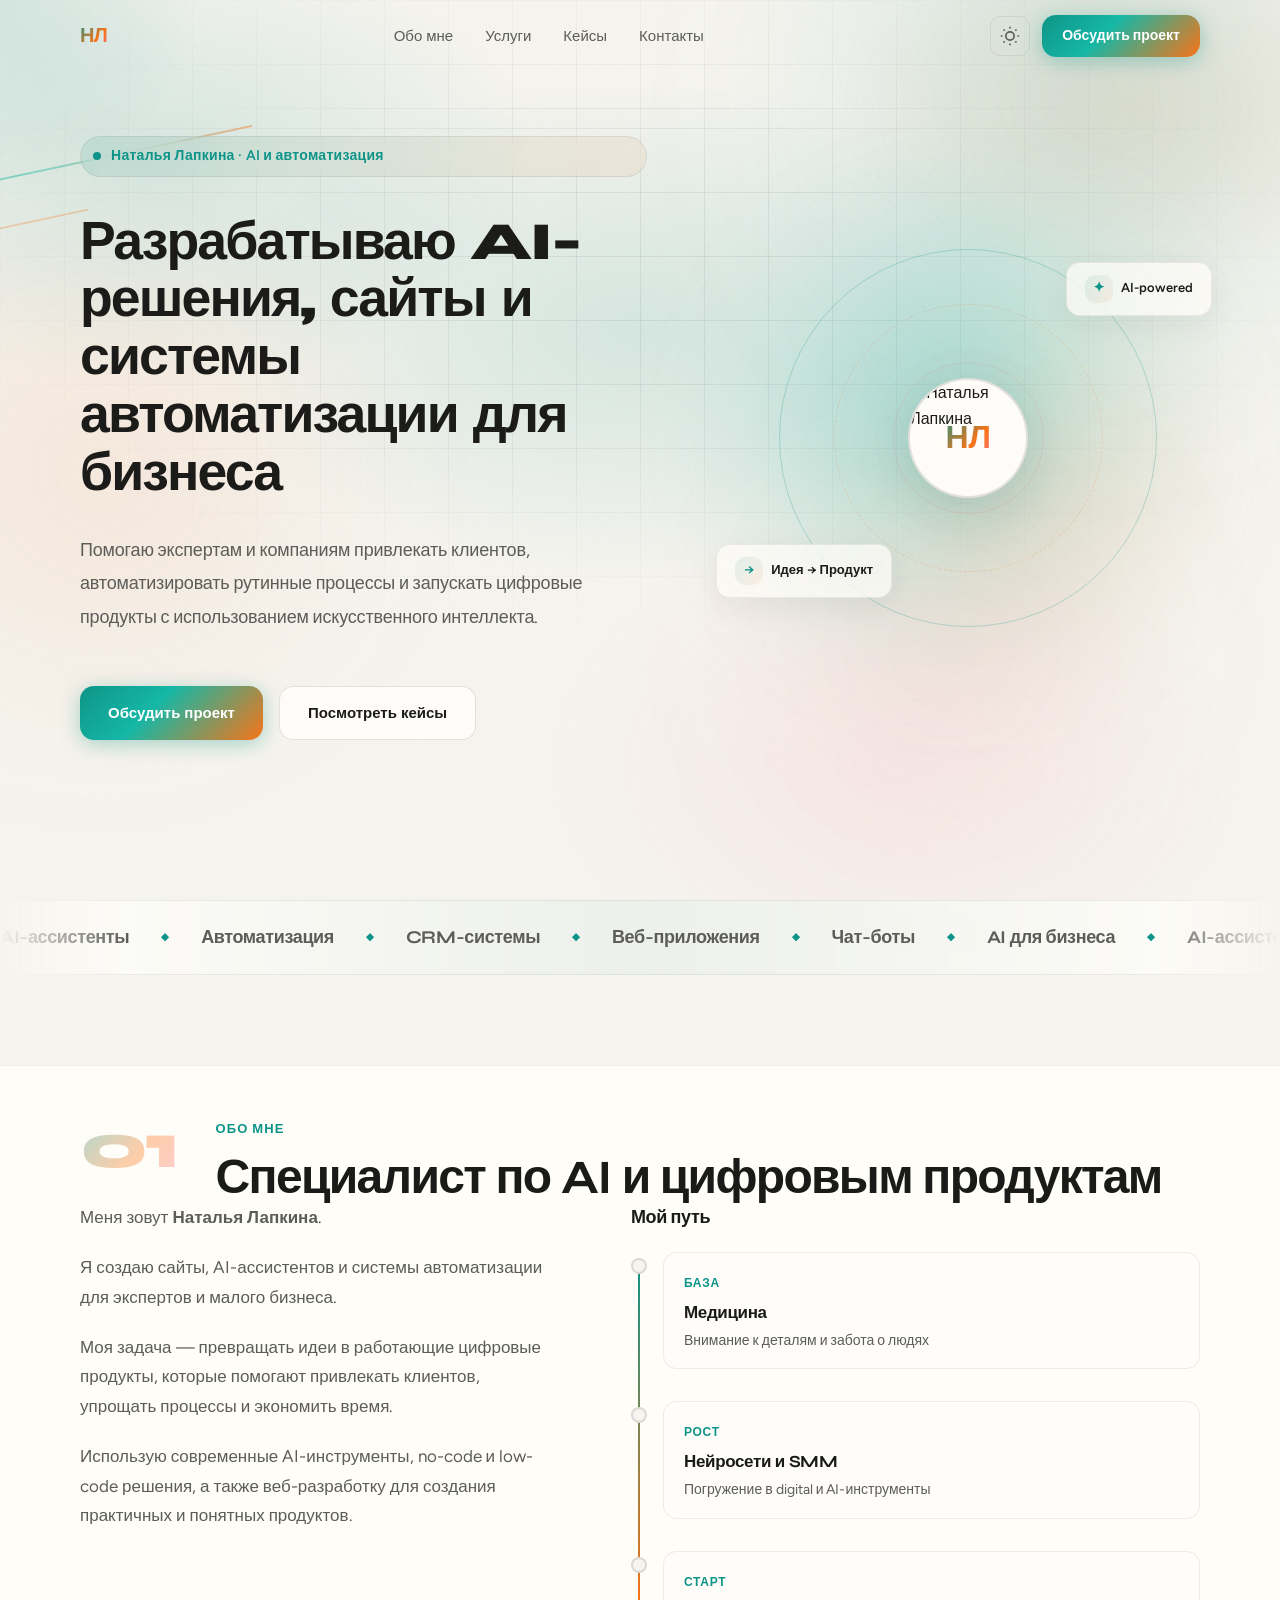
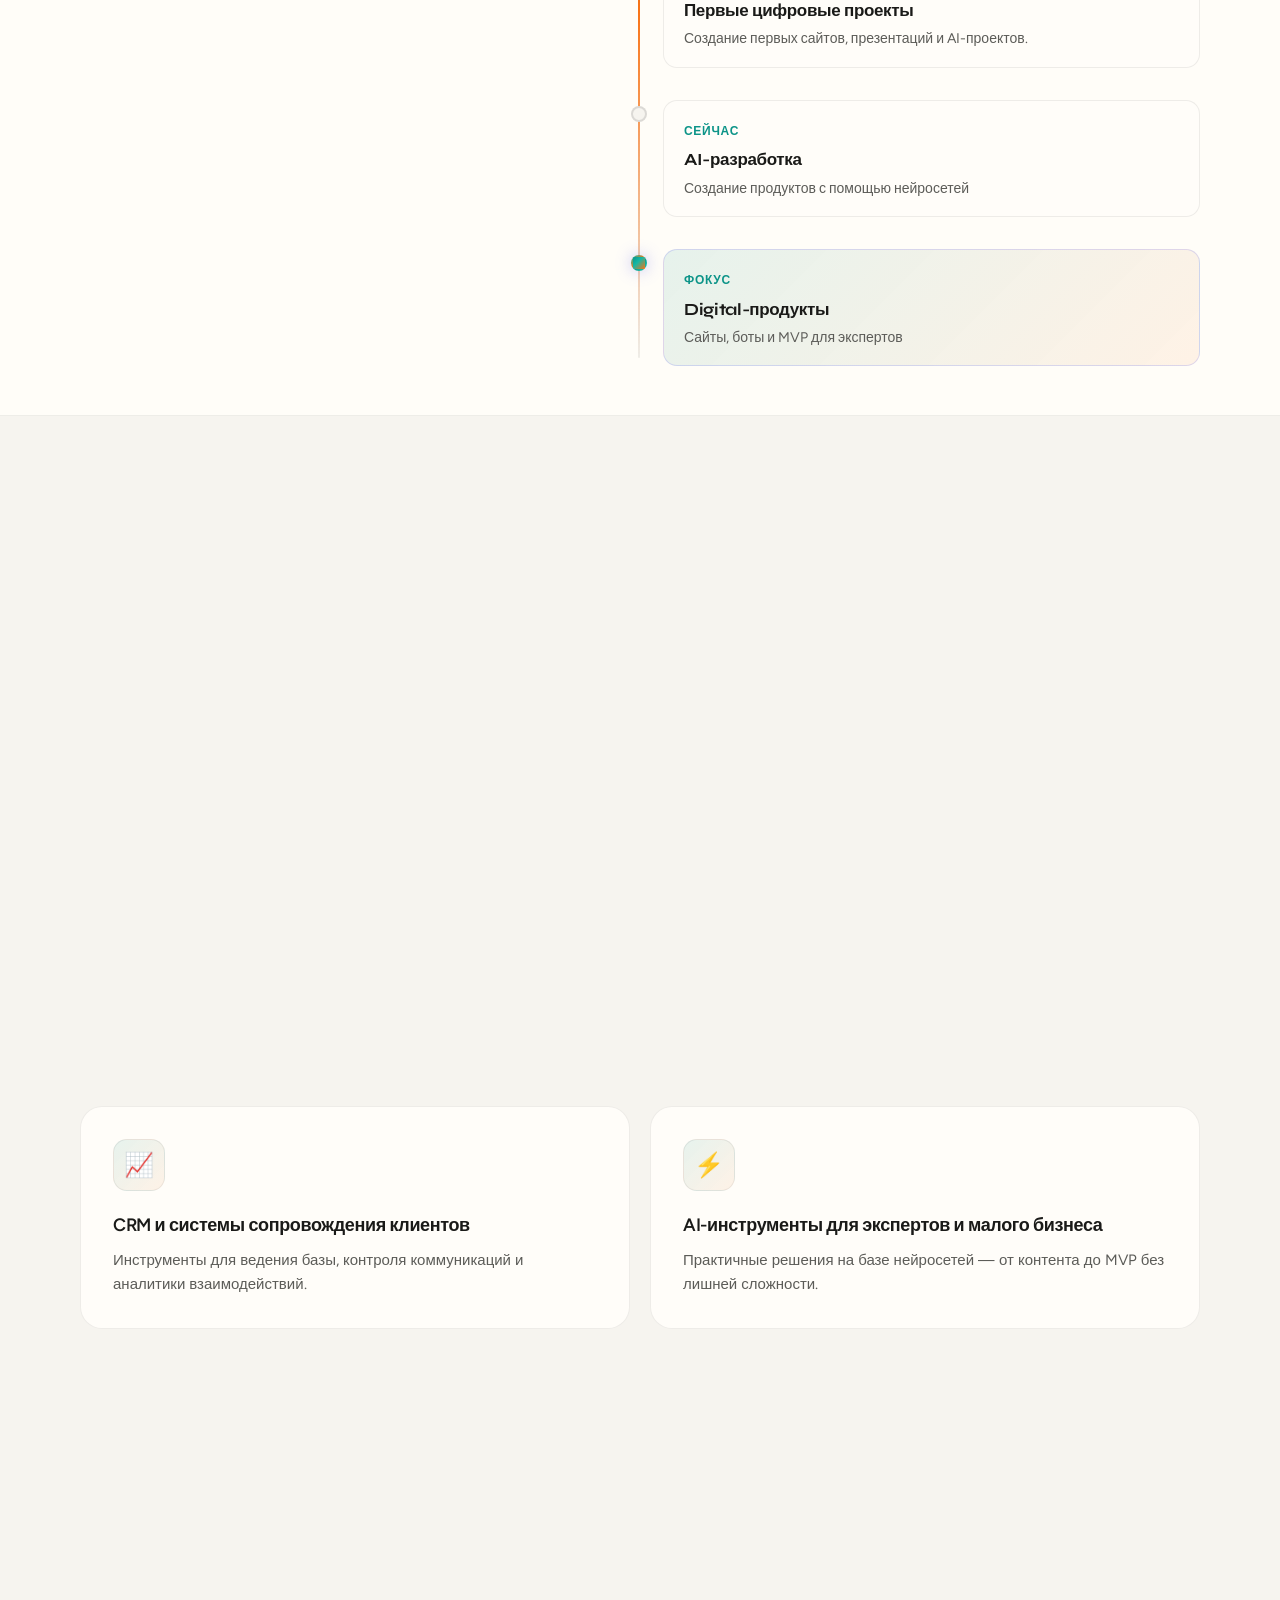
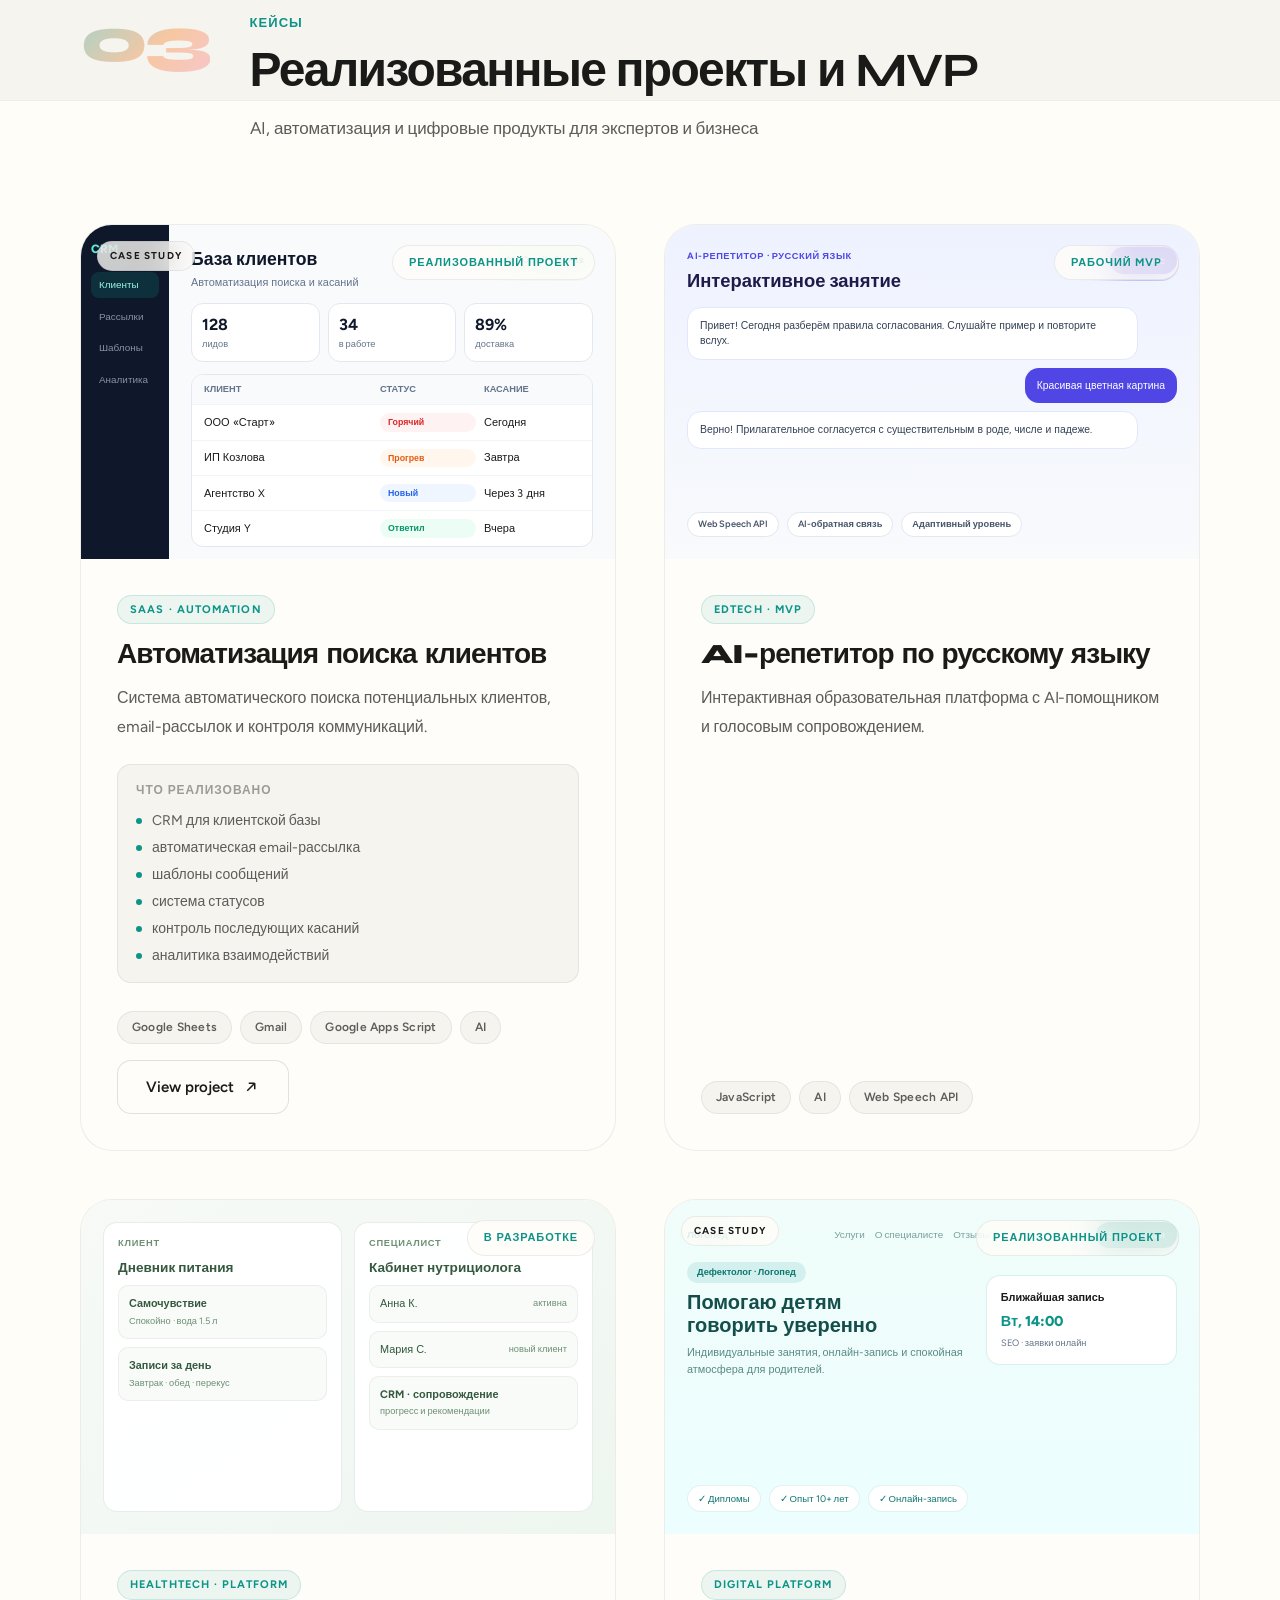
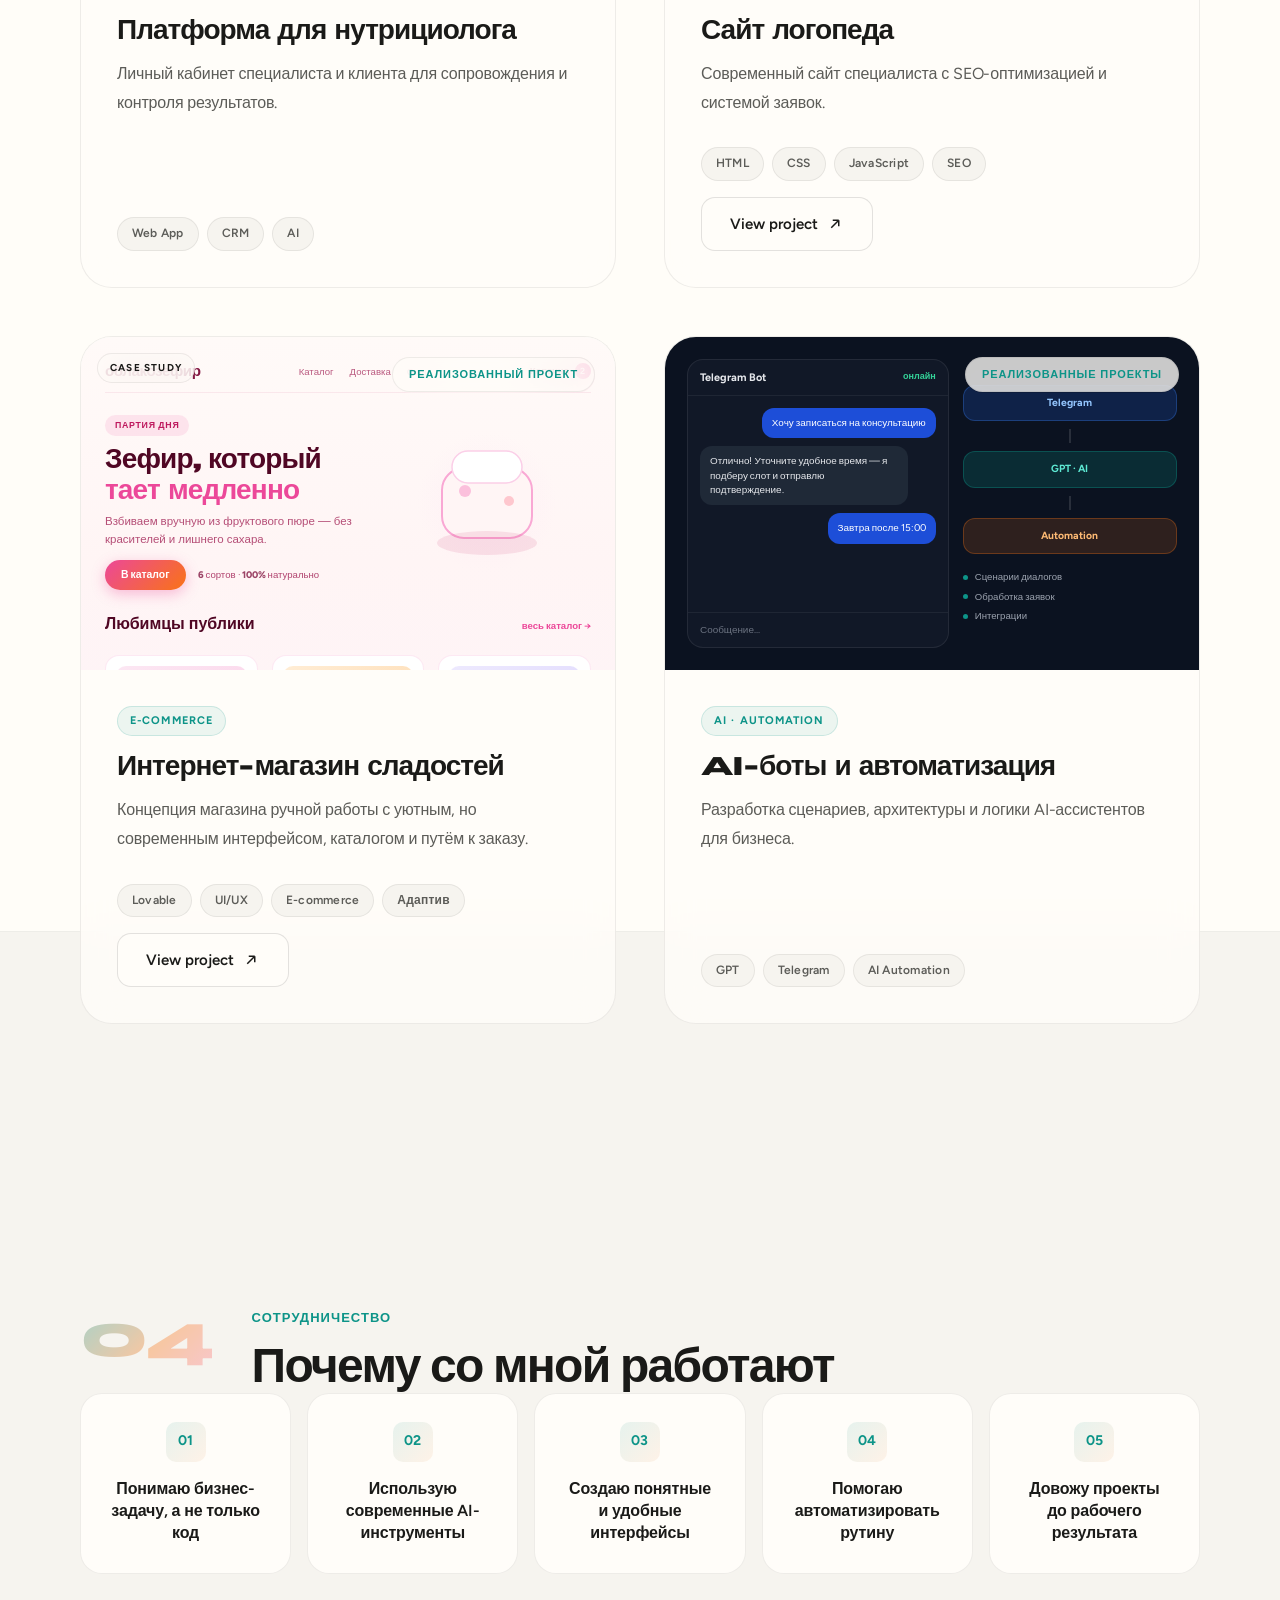
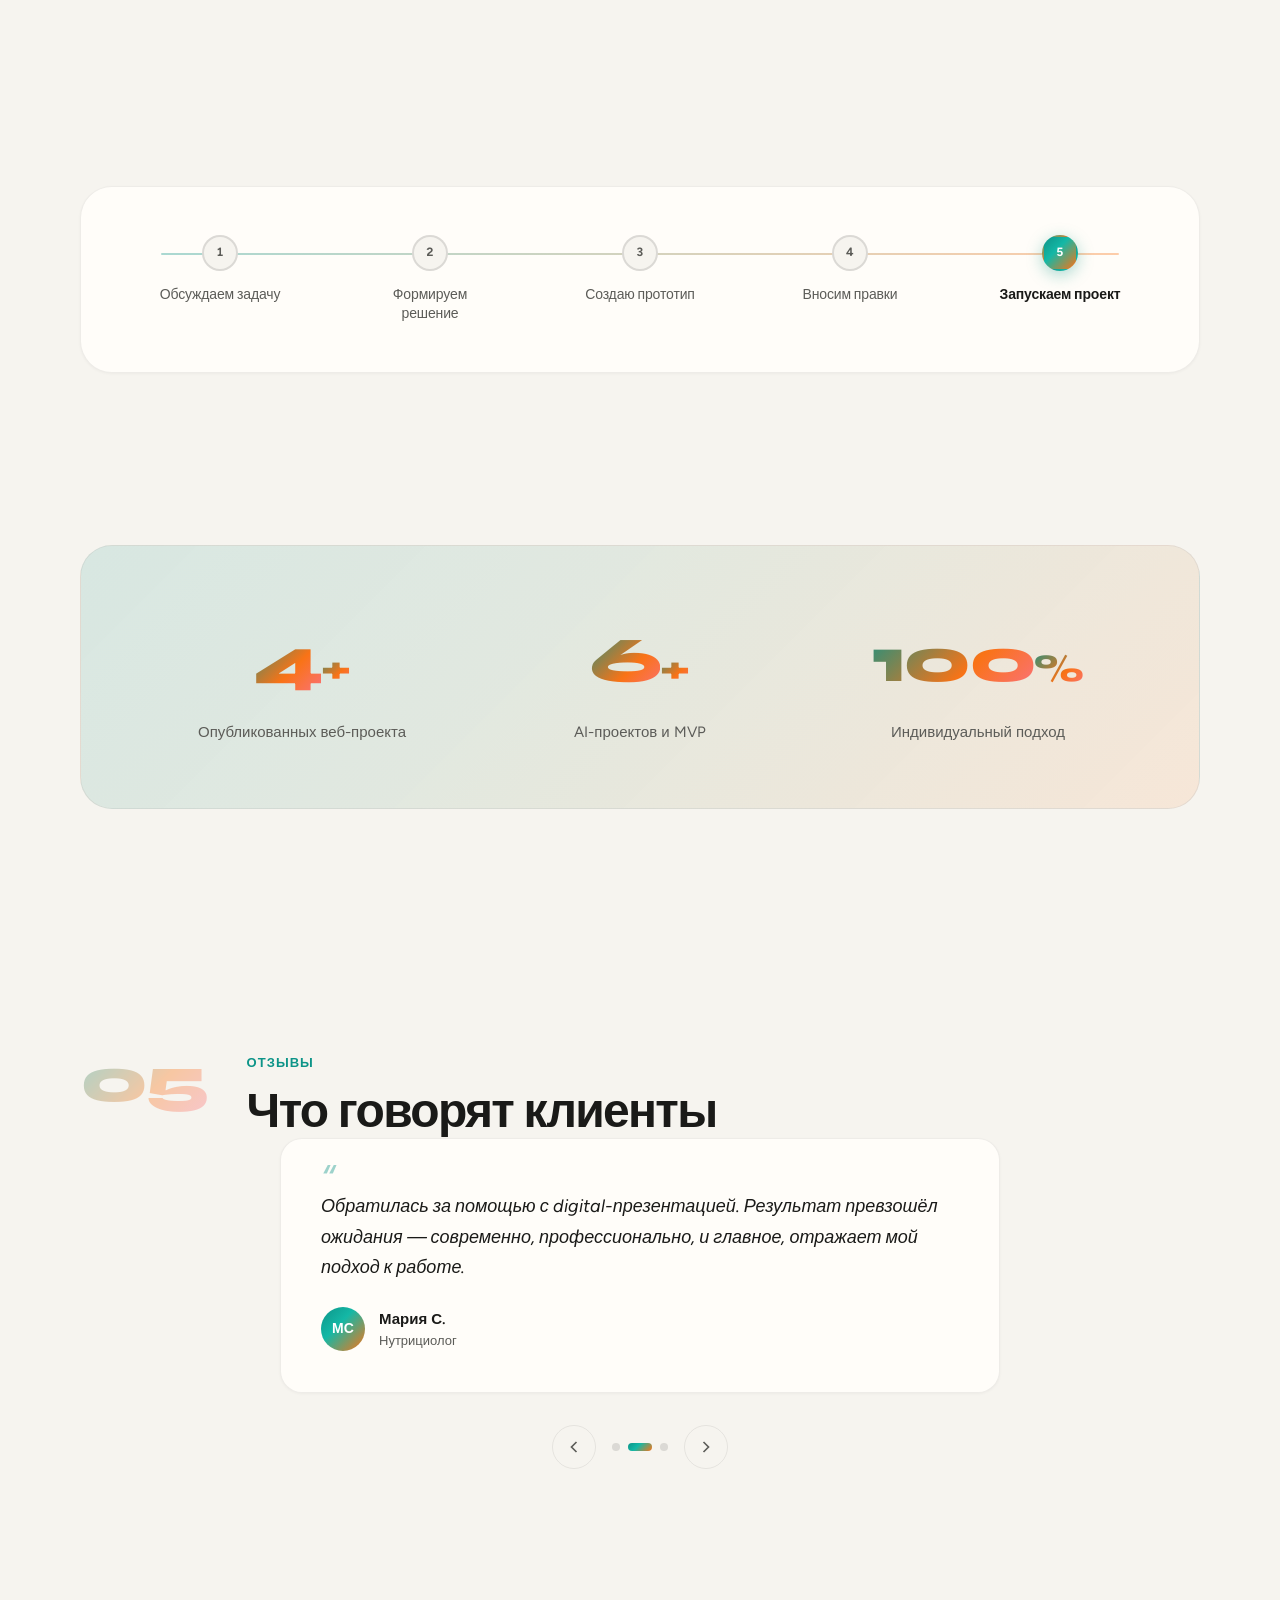
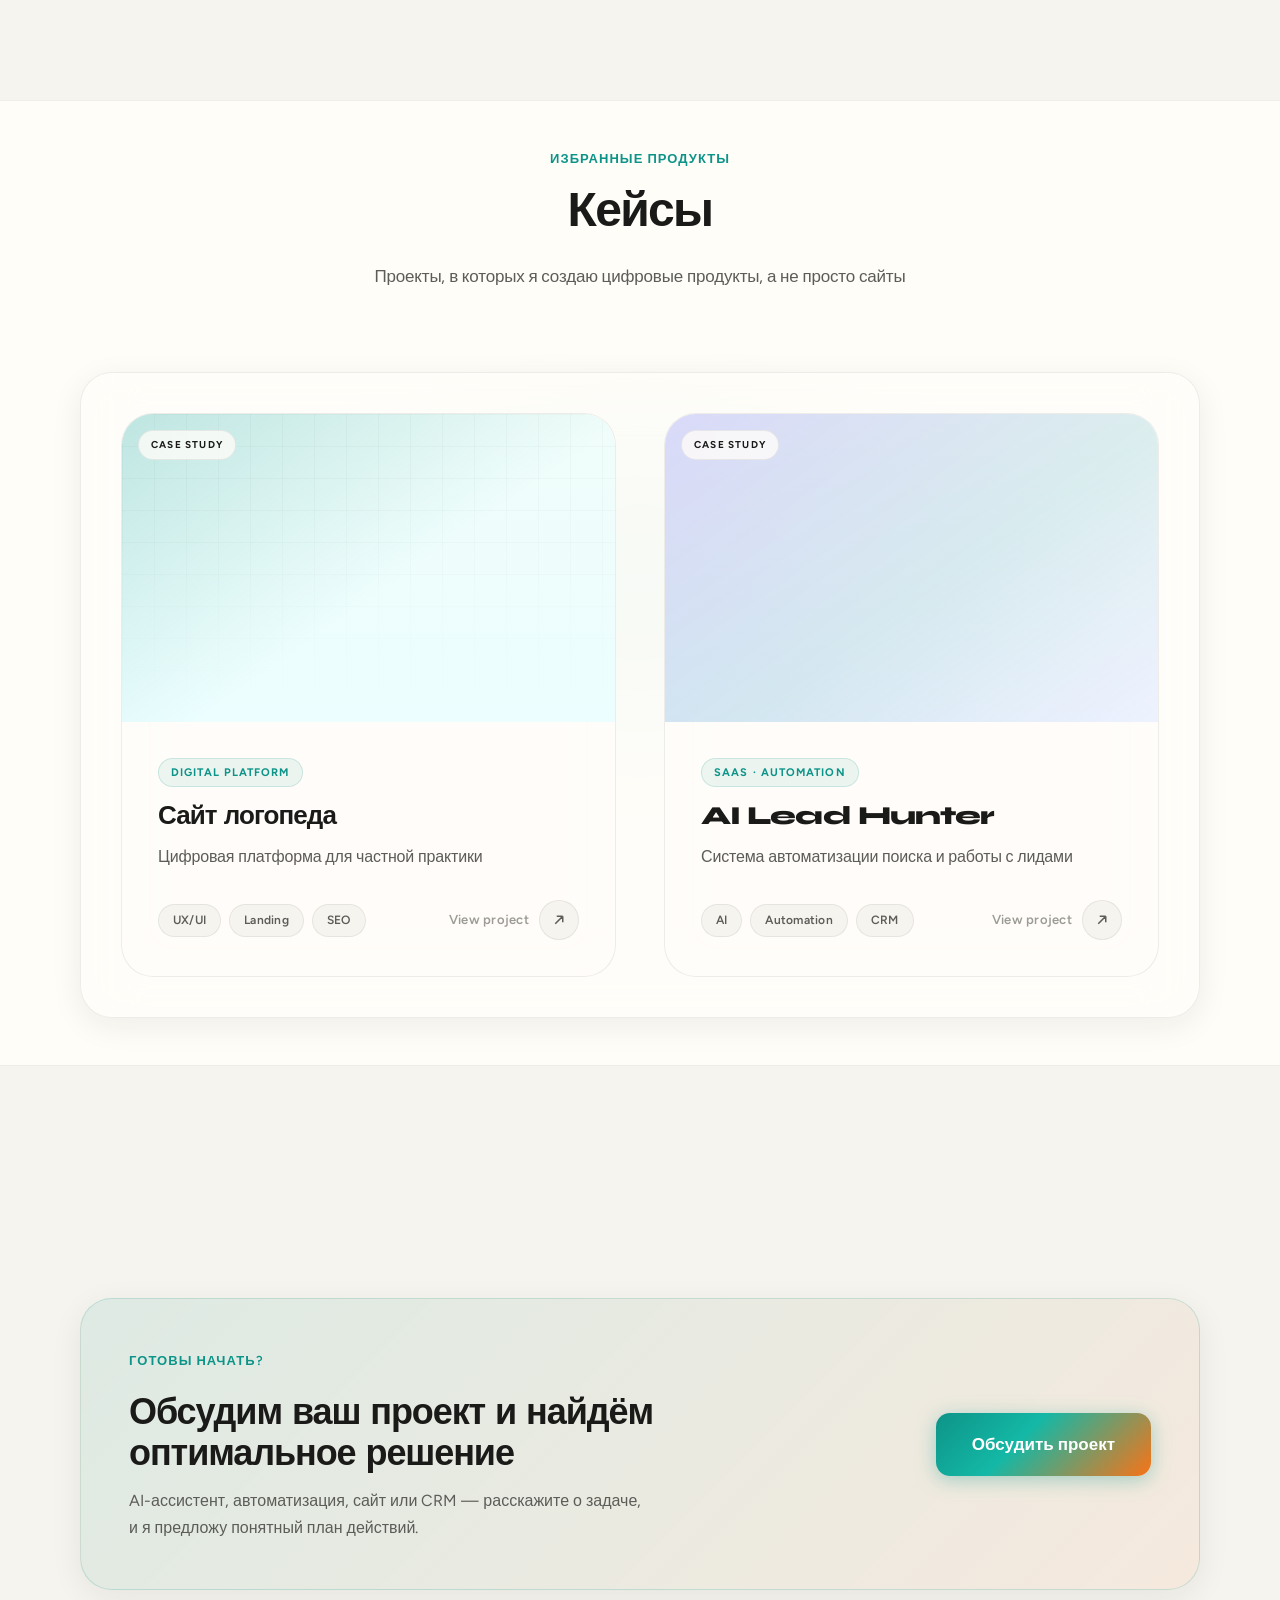
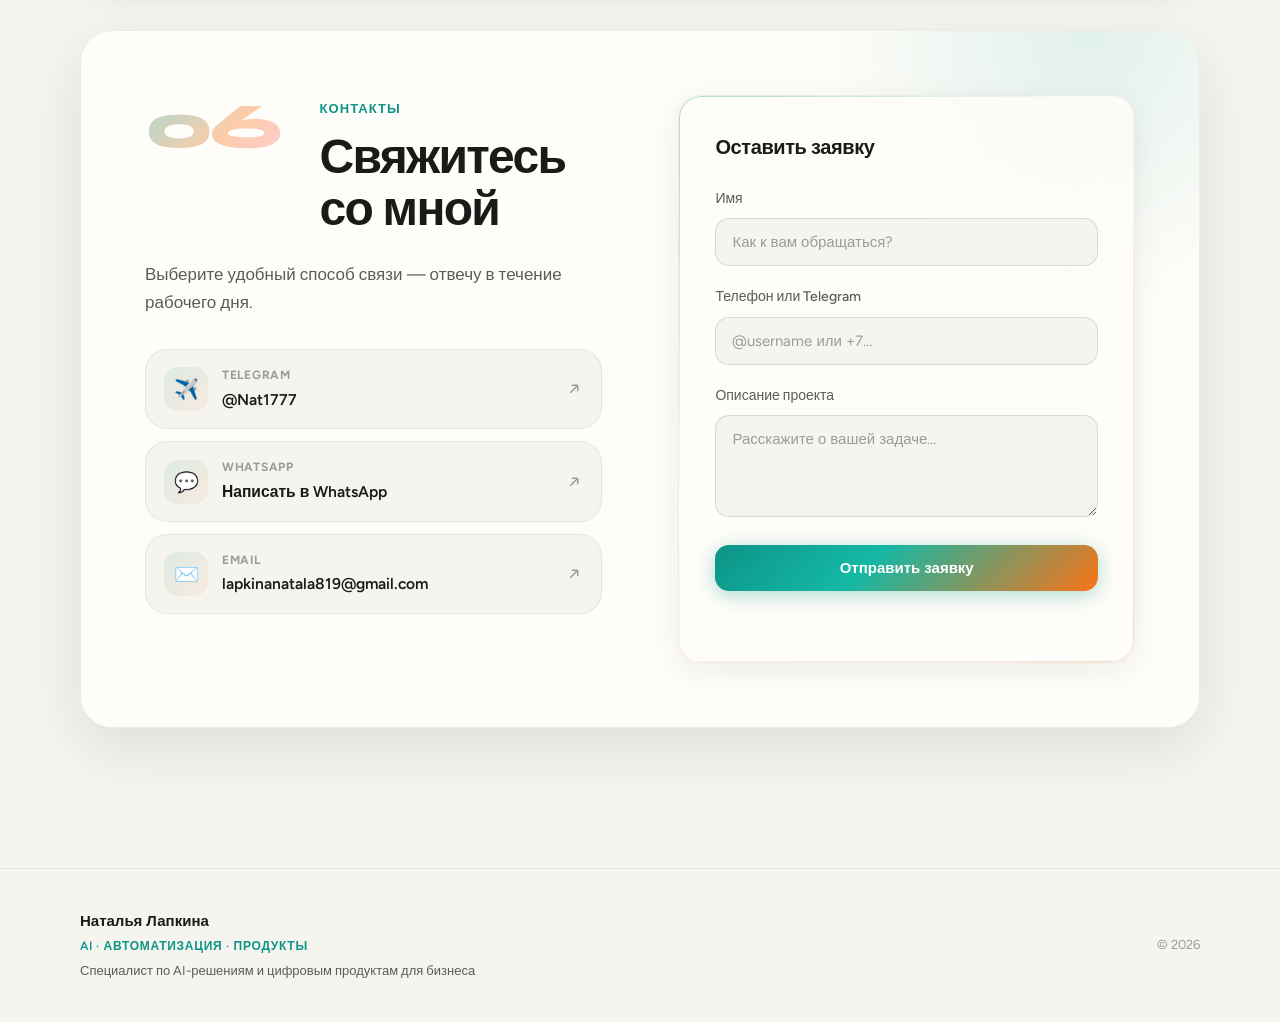
==== index.html @ c8d1c300 "refactor: upgrade portfolio to agency-level UI/UX" ====
<!DOCTYPE html>
<html lang="ru">
<head>
  <meta charset="UTF-8">
  <meta name="viewport" content="width=device-width, initial-scale=1.0">
  <title>Наталья Лапкина — AI-решения, автоматизация и цифровые продукты для бизнеса</title>
  <meta name="description" content="Разрабатываю AI-решения, сайты и системы автоматизации для экспертов и компаний. Чат-боты, CRM, веб-приложения и AI-инструменты под бизнес-задачи.">
  <meta name="author" content="Наталья Лапкина">
  <meta name="robots" content="index, follow">
  <link rel="canonical" href="https://natalialapkina.github.io/Portfolio/">

  <!-- Open Graph -->
  <meta property="og:type" content="website">
  <meta property="og:locale" content="ru_RU">
  <meta property="og:title" content="Наталья Лапкина — AI-решения и автоматизация для бизнеса">
  <meta property="og:description" content="AI-ассистенты, автоматизация процессов, сайты и CRM-системы для экспертов и малого бизнеса.">
  <meta property="og:url" content="https://natalialapkina.github.io/Portfolio/">
  <meta property="og:site_name" content="Наталья Лапкина">
  <meta property="og:image" content="https://natalialapkina.github.io/Portfolio/og-image.svg">

  <!-- Twitter Cards -->
  <meta name="twitter:card" content="summary_large_image">
  <meta name="twitter:title" content="Наталья Лапкина — AI и автоматизация для бизнеса">
  <meta name="twitter:description" content="AI-решения, автоматизация, сайты и цифровые продукты для коммерческих заказчиков.">
  <meta name="twitter:image" content="https://natalialapkina.github.io/Portfolio/og-image.svg">

  <link rel="icon" type="image/svg+xml" href="favicon.svg">
  <link rel="preconnect" href="https://fonts.googleapis.com">
  <link rel="preconnect" href="https://fonts.gstatic.com" crossorigin>
  <link href="https://fonts.googleapis.com/css2?family=Syne:wght@600;700;800&family=Figtree:wght@400;500;600;700&display=swap" rel="stylesheet">
  <link rel="stylesheet" href="style.css">

  <!-- schema.org Person -->
  <script type="application/ld+json">
  {
    "@context": "https://schema.org",
    "@type": "Person",
    "name": "Наталья Лапкина",
    "jobTitle": "Специалист по AI-решениям и автоматизации бизнеса",
    "description": "Разрабатываю AI-решения, сайты и системы автоматизации для экспертов и компаний.",
    "url": "https://natalialapkina.github.io/Portfolio/",
    "email": "lapkinanatala819@gmail.com",
    "sameAs": ["https://t.me/Nat1777"],
    "knowsAbout": ["AI-разработка", "Telegram-боты", "Веб-разработка", "MVP", "Автоматизация"]
  }
  </script>
</head>
<body>
  <div class="scroll-progress" id="scrollProgress" aria-hidden="true"></div>
  <div class="cursor-glow" id="cursorGlow" aria-hidden="true"></div>
  <div class="mesh-bg" aria-hidden="true"></div>
  <div class="grid-bg" aria-hidden="true"></div>
  <div class="noise" aria-hidden="true"></div>
  <div class="gradient-orb gradient-orb--1" aria-hidden="true"></div>
  <div class="gradient-orb gradient-orb--2" aria-hidden="true"></div>
  <div class="gradient-orb gradient-orb--3" aria-hidden="true"></div>

  <!-- Navigation -->
  <header class="header" id="header">
    <nav class="nav container" aria-label="Основная навигация">
      <a href="#" class="nav__logo">НЛ</a>
      <ul class="nav__links" id="navLinks">
        <li><a href="#about" data-nav>Обо мне</a></li>
        <li><a href="#services" data-nav>Услуги</a></li>
        <li><a href="#portfolio" data-nav>Кейсы</a></li>
        <li><a href="#contact" data-nav>Контакты</a></li>
      </ul>
      <div class="nav__actions">
        <button class="theme-toggle" id="themeToggle" aria-label="Переключить тему">
          <svg class="icon-sun" width="20" height="20" viewBox="0 0 24 24" fill="none" stroke="currentColor" stroke-width="2"><circle cx="12" cy="12" r="5"/><path d="M12 1v2M12 21v2M4.22 4.22l1.42 1.42M18.36 18.36l1.42 1.42M1 12h2M21 12h2M4.22 19.78l1.42-1.42M18.36 5.64l1.42-1.42"/></svg>
          <svg class="icon-moon" width="20" height="20" viewBox="0 0 24 24" fill="none" stroke="currentColor" stroke-width="2"><path d="M21 12.79A9 9 0 1 1 11.21 3 7 7 0 0 0 21 12.79z"/></svg>
        </button>
        <a href="#contact" class="btn btn--primary btn--sm nav__cta">Обсудить проект</a>
        <button class="nav__burger" id="navBurger" aria-label="Открыть меню" aria-expanded="false">
          <span></span><span></span>
        </button>
      </div>
    </nav>
  </header>

  <main>
    <!-- Hero -->
    <section class="hero section hero--agency" id="hero">
      <div class="hero__glow" aria-hidden="true"></div>
      <div class="hero__depth" aria-hidden="true"></div>
      <div class="hero__accent" aria-hidden="true"></div>
      <div class="container hero__grid">
        <div class="hero__content">
          <p class="hero__eyebrow hero-animate" style="--i:0">
            <span class="hero__eyebrow-dot"></span>
            Наталья Лапкина · AI и автоматизация
          </p>
          <h1 class="hero__title hero-animate" style="--i:1">
            <span class="hero__title-line hero__title-line--commercial">Разрабатываю AI-решения, сайты и системы автоматизации для бизнеса</span>
          </h1>
          <p class="hero__text hero-animate" style="--i:2">Помогаю экспертам и компаниям привлекать клиентов, автоматизировать рутинные процессы и запускать цифровые продукты с использованием искусственного интеллекта.</p>
          <div class="hero__actions hero-animate" style="--i:3">
            <a href="#contact" class="btn btn--primary magnetic">Обсудить проект</a>
            <a href="#portfolio" class="btn btn--ghost magnetic">Посмотреть кейсы</a>
          </div>
        </div>
        <div class="hero__visual hero-animate" style="--i:2">
          <div class="hero__orbit-wrap" id="heroOrbit">
            <div class="hero__orbit-glow"></div>
            <div class="hero__orbit-ring hero__orbit-ring--1"></div>
            <div class="hero__orbit-ring hero__orbit-ring--2"></div>
            <div class="hero__orbit-ring hero__orbit-ring--3"></div>
            <div class="hero__orbit-core" id="heroCore">
              <!-- Чтобы показать фото: укажите путь в HERO_CONFIG.portraitSrc в script.js -->
              <img class="hero__portrait" id="heroPortrait" src="" alt="Наталья Лапкина" width="120" height="120" hidden>
              <span class="hero__orbit-initials" id="heroInitials">НЛ</span>
            </div>
            <div class="hero__orbit-node hero__orbit-node--1"><span>AI</span></div>
            <div class="hero__orbit-node hero__orbit-node--2"><span>Web</span></div>
            <div class="hero__orbit-node hero__orbit-node--3"><span>Bot</span></div>
            <div class="hero__orbit-node hero__orbit-node--4"><span>MVP</span></div>
            <div class="hero__float-card hero__float-card--1">
              <span class="hero__float-icon">✦</span>
              <span>AI-powered</span>
            </div>
            <div class="hero__float-card hero__float-card--2">
              <span class="hero__float-icon">→</span>
              <span>Идея → Продукт</span>
            </div>
          </div>
        </div>
      </div>
    </section>

    <!-- Marquee -->
    <div class="marquee" aria-hidden="true">
      <div class="marquee__track">
        <span>AI-ассистенты</span><span class="marquee__dot">◆</span>
        <span>Автоматизация</span><span class="marquee__dot">◆</span>
        <span>CRM-системы</span><span class="marquee__dot">◆</span>
        <span>Веб-приложения</span><span class="marquee__dot">◆</span>
        <span>Чат-боты</span><span class="marquee__dot">◆</span>
        <span>AI для бизнеса</span><span class="marquee__dot">◆</span>
        <span>AI-ассистенты</span><span class="marquee__dot">◆</span>
        <span>Автоматизация</span><span class="marquee__dot">◆</span>
        <span>CRM-системы</span><span class="marquee__dot">◆</span>
        <span>Веб-приложения</span><span class="marquee__dot">◆</span>
        <span>Чат-боты</span><span class="marquee__dot">◆</span>
        <span>AI для бизнеса</span><span class="marquee__dot">◆</span>
      </div>
    </div>

    <!-- About -->
    <section class="about section section--band" id="about">
      <div class="container">
        <div class="section-header section-header--editorial reveal">
          <span class="section-num" aria-hidden="true">01</span>
          <div class="section-header__body">
            <span class="section-label">Обо мне</span>
            <h2 class="section-title">Специалист по AI и цифровым продуктам</h2>
          </div>
        </div>
        <div class="about__grid">
          <div class="about__text reveal">
            <p>Меня зовут <strong>Наталья Лапкина</strong>.</p>
            <p>Я создаю сайты, AI-ассистентов и системы автоматизации для экспертов и малого бизнеса.</p>
            <p>Моя задача — превращать идеи в работающие цифровые продукты, которые помогают привлекать клиентов, упрощать процессы и экономить время.</p>
            <p>Использую современные AI-инструменты, no-code и low-code решения, а также веб-разработку для создания практичных и понятных продуктов.</p>
          </div>
          <div class="timeline-wrap reveal reveal--delay">
            <h3 class="timeline__heading">Мой путь</h3>
            <div class="timeline" id="timeline">
              <!-- Populated by JS -->
            </div>
          </div>
        </div>
      </div>
    </section>

    <!-- Services -->
    <section class="services section" id="services">
      <div class="container">
        <div class="section-header section-header--editorial reveal">
          <span class="section-num" aria-hidden="true">02</span>
          <div class="section-header__body">
            <span class="section-label">Что я создаю</span>
            <h2 class="section-title">Цифровые решения под задачи бизнеса</h2>
            <p class="section-desc">От AI-ассистентов до CRM — инструменты, которые работают на результат</p>
          </div>
        </div>
        <div class="services__grid" id="servicesGrid">
          <!-- Populated by JS -->
        </div>
      </div>
    </section>

    <!-- Portfolio -->
    <section class="portfolio section section--band portfolio--agency" id="portfolio">
      <div class="container">
        <div class="section-header section-header--editorial reveal">
          <span class="section-num" aria-hidden="true">03</span>
          <div class="section-header__body">
            <span class="section-label">Кейсы</span>
            <h2 class="section-title">Реализованные проекты и MVP</h2>
            <p class="section-desc">AI, автоматизация и цифровые продукты для экспертов и бизнеса</p>
          </div>
        </div>
        <div class="portfolio__grid" id="portfolioGrid">
          <!-- Populated by JS -->
        </div>
      </div>
    </section>

    <!-- Why Me -->
    <section class="why section" id="why">
      <div class="container">
        <div class="section-header section-header--editorial reveal">
          <span class="section-num" aria-hidden="true">04</span>
          <div class="section-header__body">
            <span class="section-label">Сотрудничество</span>
            <h2 class="section-title">Почему со мной работают</h2>
          </div>
        </div>
        <div class="why__grid" id="whyGrid">
          <!-- Populated by JS -->
        </div>
      </div>
    </section>

    <!-- Process -->
    <section class="process section" id="process">
      <div class="container">
        <div class="process-linear reveal" id="processLinear">
          <!-- Populated by JS -->
        </div>
      </div>
    </section>

    <!-- Stats -->
    <section class="stats section" id="stats">
      <div class="container">
        <div class="stats__grid reveal">
          <div class="stats__item">
            <span class="stats__number" data-target="4">0</span><span class="stats__suffix">+</span>
            <p class="stats__label">Опубликованных веб-проекта</p>
          </div>
          <div class="stats__item">
            <span class="stats__number" data-target="6">0</span><span class="stats__suffix">+</span>
            <p class="stats__label">AI-проектов и MVP</p>
          </div>
          <div class="stats__item">
            <span class="stats__number" data-target="100">0</span><span class="stats__suffix">%</span>
            <p class="stats__label">Индивидуальный подход</p>
          </div>
        </div>
      </div>
    </section>

    <!-- Testimonials -->
    <section class="testimonials section" id="testimonials">
      <div class="container">
        <div class="section-header section-header--editorial reveal">
          <span class="section-num" aria-hidden="true">05</span>
          <div class="section-header__body">
            <span class="section-label">Отзывы</span>
            <h2 class="section-title">Что говорят клиенты</h2>
          </div>
        </div>
        <div class="testimonials__slider reveal">
          <div class="testimonials__track" id="testimonialsTrack">
            <!-- Populated by JS -->
          </div>
          <div class="testimonials__nav">
            <button class="testimonials__btn" id="testimonialPrev" aria-label="Предыдущий отзыв">
              <svg width="20" height="20" viewBox="0 0 24 24" fill="none" stroke="currentColor" stroke-width="2"><path d="M15 18l-6-6 6-6"/></svg>
            </button>
            <div class="testimonials__dots" id="testimonialsDots"></div>
            <button class="testimonials__btn" id="testimonialNext" aria-label="Следующий отзыв">
              <svg width="20" height="20" viewBox="0 0 24 24" fill="none" stroke="currentColor" stroke-width="2"><path d="M9 18l6-6-6-6"/></svg>
            </button>
          </div>
        </div>
      </div>
    </section>
    <!-- Featured cases -->
    <section class="case-section section section--band case-section--agency" id="featured-cases" aria-labelledby="featured-cases-title">
      <div class="case-section__ambient" aria-hidden="true"></div>
      <div class="cases-container">
        <div class="case-header case-header--editorial reveal">
          <span class="section-label">Избранные продукты</span>
          <h2 class="section-title" id="featured-cases-title">Кейсы</h2>
          <p class="section-desc">Проекты, в которых я создаю цифровые продукты, а не просто сайты</p>
        </div>
        <div class="case-section__panel reveal">
        <div class="case-grid case-grid--stagger">
          <a href="https://natalialapkina.github.io/site-logoped-final/" class="case-card case-card--premium case-card--product reveal" style="--stagger: 0" target="_blank" rel="noopener noreferrer">
            <div class="case-card__visual">
              <span class="case-card__badge">Case Study</span>
              <div class="case-image case-image--logoped" aria-hidden="true"></div>
              <div class="case-card__shine" aria-hidden="true"></div>
            </div>
            <div class="case-content">
              <span class="case-card__type">Digital Platform</span>
              <h3 class="case-card__title">Сайт логопеда</h3>
              <p class="case-card__desc">Цифровая платформа для частной практики</p>
              <div class="case-card__footer">
                <div class="case-card__tags">
                  <span>UX/UI</span>
                  <span>Landing</span>
                  <span>SEO</span>
                </div>
                <span class="case-card__cta">
                  <span class="case-card__cta-text">View project</span>
                  <span class="case-card__arrow" aria-hidden="true">
                    <svg width="18" height="18" viewBox="0 0 24 24" fill="none" stroke="currentColor" stroke-width="2"><path d="M7 17L17 7M17 7H9M17 7v8"/></svg>
                  </span>
                </span>
              </div>
            </div>
          </a>
          <a href="https://natalialapkina.github.io/AI-Lead-Hunter/" class="case-card case-card--premium case-card--product reveal" style="--stagger: 1" target="_blank" rel="noopener noreferrer">
            <div class="case-card__visual">
              <span class="case-card__badge">Case Study</span>
              <div class="case-image case-image--ai" aria-hidden="true"></div>
              <div class="case-card__shine" aria-hidden="true"></div>
            </div>
            <div class="case-content">
              <span class="case-card__type">SaaS · Automation</span>
              <h3 class="case-card__title">AI Lead Hunter</h3>
              <p class="case-card__desc">Система автоматизации поиска и работы с лидами</p>
              <div class="case-card__footer">
                <div class="case-card__tags">
                  <span>AI</span>
                  <span>Automation</span>
                  <span>CRM</span>
                </div>
                <span class="case-card__cta">
                  <span class="case-card__cta-text">View project</span>
                  <span class="case-card__arrow" aria-hidden="true">
                    <svg width="18" height="18" viewBox="0 0 24 24" fill="none" stroke="currentColor" stroke-width="2"><path d="M7 17L17 7M17 7H9M17 7v8"/></svg>
                  </span>
                </span>
              </div>
            </div>
          </a>
        </div>
        </div>
      </div>
    </section>
    <!-- Contact -->
    <section class="contact section" id="contact">
      <div class="container">
        <div class="contact__banner reveal">
          <div class="contact__banner-copy">
            <span class="section-label">Готовы начать?</span>
            <h2 class="contact__banner-title">Обсудим ваш проект и найдём оптимальное решение</h2>
            <p class="contact__banner-text">AI-ассистент, автоматизация, сайт или CRM — расскажите о задаче, и я предложу понятный план действий.</p>
          </div>
          <a href="#contactForm" class="btn btn--primary btn--xl contact__banner-cta magnetic">Обсудить проект</a>
        </div>
        <div class="contact__stage">
          <div class="contact__grid">
            <div class="contact__info reveal">
              <div class="section-header section-header--editorial section-header--compact">
                <span class="section-num" aria-hidden="true">06</span>
                <div class="section-header__body">
                  <span class="section-label">Контакты</span>
                  <h2 class="section-title">Свяжитесь со мной</h2>
                </div>
              </div>
              <p class="contact__text">Выберите удобный способ связи — отвечу в течение рабочего дня.</p>
              <div class="contact__channels" id="contactChannels">
                <!-- Populated by JS -->
              </div>
            </div>
            <div class="contact__form-wrap reveal reveal--delay">
              <form class="contact__form glass-card" id="contactForm" novalidate>
              <h3 class="contact__form-title">Оставить заявку</h3>
              <div class="form-group">
                <label for="name">Имя</label>
                <input type="text" id="name" name="name" required placeholder="Как к вам обращаться?" autocomplete="name">
              </div>
              <div class="form-group">
                <label for="contactField">Телефон или Telegram</label>
                <input type="text" id="contactField" name="contact" required placeholder="@username или +7..." autocomplete="tel">
              </div>
              <div class="form-group">
                <label for="message">Описание проекта</label>
                <textarea id="message" name="message" rows="4" required placeholder="Расскажите о вашей задаче..."></textarea>
              </div>
              <button type="submit" class="btn btn--primary btn--full" id="formSubmit">
                <span class="btn__text">Отправить заявку</span>
                <span class="btn__loader" aria-hidden="true"></span>
              </button>
              <p class="form-status" id="formStatus" role="status" aria-live="polite"></p>
            </form>
          </div>
        </div>
        </div>
      </div>
    </section>
  </main>

  <footer class="footer">
    <div class="container footer__inner">
      <div class="footer__brand">
        <span class="footer__name">Наталья Лапкина</span>
        <span class="footer__tagline">AI · Автоматизация · Продукты</span>
        <span class="footer__role">Специалист по AI-решениям и цифровым продуктам для бизнеса</span>
      </div>
      <p class="footer__copy">&copy; 2026</p>
    </div>
  </footer>

  <script src="script.js"></script>
</body>
</html>
---- style.css ----
/* ============================================
   Design System — Наталья Лапкина Portfolio 2026
   Inspired by Apple · Linear · Notion · Stripe
   ============================================ */

:root {
  --font-display: 'Syne', sans-serif;
  --font: 'Figtree', -apple-system, BlinkMacSystemFont, 'Segoe UI', sans-serif;

  /* Light theme — editorial warm studio */
  --bg: #f6f4ef;
  --bg-elevated: #fffdf9;
  --bg-band: rgba(255, 253, 249, 0.92);
  --bg-glass: rgba(255, 253, 249, 0.78);
  --text: #1a1a18;
  --text-secondary: #5c5c58;
  --text-muted: #9c9c96;
  --border: rgba(26, 26, 24, 0.07);
  --border-strong: rgba(26, 26, 24, 0.12);

  --accent-1: #0d9488;
  --accent-2: #f97316;
  --accent-3: #fb7185;
  --gradient: linear-gradient(135deg, #0d9488 0%, #14b8a6 40%, #f97316 100%);
  --gradient-text: linear-gradient(135deg, #0d9488 0%, #f97316 60%, #fb7185 100%);
  --gradient-soft: linear-gradient(135deg, rgba(13, 148, 136, 0.1) 0%, rgba(249, 115, 22, 0.08) 100%);

  --shadow-sm: 0 1px 3px rgba(26, 26, 24, 0.04);
  --shadow-md: 0 8px 32px rgba(26, 26, 24, 0.07);
  --shadow-lg: 0 20px 60px rgba(26, 26, 24, 0.1);
  --shadow-glow: 0 0 80px rgba(13, 148, 136, 0.18);

  --radius-sm: 10px;
  --radius-md: 14px;
  --radius-lg: 22px;
  --radius-xl: 32px;

  --header-height: 72px;
  --container: 1200px;
  --section-gap: clamp(80px, 12vw, 140px);

  --ease-out: cubic-bezier(0.16, 1, 0.3, 1);
  --ease-spring: cubic-bezier(0.34, 1.56, 0.64, 1);
  --ease-studio: cubic-bezier(0.4, 0, 0.2, 1);
  --motion-fast: 300ms;
  --motion-base: 450ms;
  --motion-slow: 600ms;
  --reveal-y: 20px;
  --space-card: clamp(28px, 3.5vw, 36px);
  --shadow-premium: 0 24px 64px rgba(13, 148, 136, 0.1), 0 8px 24px rgba(26, 26, 24, 0.05);
  --shadow-glow-case: 0 0 0 1px rgba(13, 148, 136, 0.12), 0 20px 56px rgba(13, 148, 136, 0.18);
  --shadow-agency-hover: 0 0 0 1px rgba(13, 148, 136, 0.2), 0 0 48px rgba(13, 148, 136, 0.14), 0 32px 72px rgba(26, 26, 24, 0.08);
  --agency-glass: rgba(255, 253, 249, 0.55);
}

[data-theme="dark"] {
  --bg: #0a0a09;
  --bg-elevated: #141412;
  --bg-band: rgba(20, 20, 18, 0.85);
  --bg-glass: rgba(20, 20, 18, 0.8);
  --text: #f5f5f0;
  --text-secondary: #a8a8a0;
  --text-muted: #6b6b65;
  --border: rgba(255, 255, 255, 0.07);
  --border-strong: rgba(255, 255, 255, 0.12);

  --shadow-sm: 0 1px 3px rgba(0, 0, 0, 0.3);
  --shadow-md: 0 8px 32px rgba(0, 0, 0, 0.35);
  --shadow-lg: 0 20px 60px rgba(0, 0, 0, 0.45);
  --shadow-glow: 0 0 100px rgba(13, 148, 136, 0.15);
  --agency-glass: rgba(20, 20, 18, 0.55);
  --shadow-agency-hover: 0 0 0 1px rgba(13, 148, 136, 0.28), 0 0 56px rgba(13, 148, 136, 0.18), 0 32px 72px rgba(0, 0, 0, 0.35);
}

/* Reset */
*, *::before, *::after { box-sizing: border-box; margin: 0; padding: 0; }

html {
  scroll-behavior: smooth;
  -webkit-font-smoothing: antialiased;
  -moz-osx-font-smoothing: grayscale;
}

body {
  font-family: var(--font);
  font-size: 16px;
  line-height: 1.6;
  color: var(--text);
  background: var(--bg);
  overflow-x: hidden;
  transition: background 0.4s var(--ease-out), color 0.4s var(--ease-out);
}

img, svg { display: block; max-width: 100%; }
a { color: inherit; text-decoration: none; }
button { font-family: inherit; cursor: pointer; border: none; background: none; }
ul { list-style: none; }

.container {
  width: 100%;
  max-width: var(--container);
  margin: 0 auto;
  padding: 0 clamp(20px, 5vw, 40px);
}

.section { padding: var(--section-gap) 0; }

/* Scroll progress */
.scroll-progress {
  position: fixed;
  top: 0;
  left: 0;
  height: 2px;
  width: 0;
  background: var(--gradient);
  z-index: 10001;
  transition: width 0.1s linear;
}

/* Cursor glow */
.cursor-glow {
  position: fixed;
  width: 400px;
  height: 400px;
  border-radius: 50%;
  background: radial-gradient(circle, rgba(13, 148, 136, 0.12) 0%, transparent 70%);
  pointer-events: none;
  z-index: -1;
  transform: translate(-50%, -50%);
  transition: opacity 0.3s;
  opacity: 0;
}

body.is-loaded .cursor-glow { opacity: 1; }

@media (hover: none) {
  .cursor-glow { display: none; }
}

/* Mesh gradient */
.mesh-bg {
  position: fixed;
  inset: 0;
  pointer-events: none;
  z-index: -3;
  background:
    radial-gradient(ellipse 55% 45% at 12% 18%, rgba(13, 148, 136, 0.14) 0%, transparent 55%),
    radial-gradient(ellipse 45% 40% at 88% 12%, rgba(249, 115, 22, 0.1) 0%, transparent 50%),
    radial-gradient(ellipse 50% 50% at 70% 85%, rgba(251, 113, 133, 0.08) 0%, transparent 55%);
}

[data-theme="dark"] .mesh-bg {
  background:
    radial-gradient(ellipse 55% 45% at 12% 18%, rgba(13, 148, 136, 0.08) 0%, transparent 55%),
    radial-gradient(ellipse 45% 40% at 88% 12%, rgba(249, 115, 22, 0.06) 0%, transparent 50%),
    radial-gradient(ellipse 50% 50% at 70% 85%, rgba(251, 113, 133, 0.05) 0%, transparent 55%);
}

/* Grid background */
.grid-bg {
  position: fixed;
  inset: 0;
  pointer-events: none;
  z-index: -2;
  background-image:
    linear-gradient(var(--border) 1px, transparent 1px),
    linear-gradient(90deg, var(--border) 1px, transparent 1px);
  background-size: 64px 64px;
  mask-image: radial-gradient(ellipse 80% 60% at 50% 30%, black 20%, transparent 70%);
  -webkit-mask-image: radial-gradient(ellipse 80% 60% at 50% 30%, black 20%, transparent 70%);
}

/* Background effects */
.noise {
  position: fixed;
  inset: 0;
  pointer-events: none;
  z-index: 9999;
  opacity: 0.025;
  background-image: url("data:image/svg+xml,%3Csvg viewBox='0 0 256 256' xmlns='http://www.w3.org/2000/svg'%3E%3Cfilter id='n'%3E%3CfeTurbulence type='fractalNoise' baseFrequency='0.9' numOctaves='4' stitchTiles='stitch'/%3E%3C/filter%3E%3Crect width='100%25' height='100%25' filter='url(%23n)'/%3E%3C/svg%3E");
}

.gradient-orb {
  position: fixed;
  border-radius: 50%;
  filter: blur(100px);
  pointer-events: none;
  z-index: -1;
  transition: opacity 0.6s var(--ease-out);
}

.gradient-orb--1 {
  width: 600px;
  height: 600px;
  top: -200px;
  right: -100px;
  background: radial-gradient(circle, rgba(13, 148, 136, 0.22) 0%, transparent 70%);
}

.gradient-orb--2 {
  width: 500px;
  height: 500px;
  bottom: 20%;
  left: -150px;
  background: radial-gradient(circle, rgba(249, 115, 22, 0.15) 0%, transparent 70%);
}

.gradient-orb--3 {
  width: 400px;
  height: 400px;
  top: 50%;
  right: 10%;
  background: radial-gradient(circle, rgba(251, 113, 133, 0.1) 0%, transparent 70%);
}

[data-theme="dark"] .gradient-orb--1 { background: radial-gradient(circle, rgba(13, 148, 136, 0.14) 0%, transparent 70%); }
[data-theme="dark"] .gradient-orb--2 { background: radial-gradient(circle, rgba(249, 115, 22, 0.1) 0%, transparent 70%); }
[data-theme="dark"] .gradient-orb--3 { background: radial-gradient(circle, rgba(251, 113, 133, 0.08) 0%, transparent 70%); }

/* Typography */
.section-label {
  display: inline-block;
  font-size: 0.8125rem;
  font-weight: 600;
  letter-spacing: 0.08em;
  text-transform: uppercase;
  color: var(--accent-1);
  margin-bottom: 12px;
}

.section-title {
  font-family: var(--font-display);
  font-size: clamp(1.875rem, 4vw, 3rem);
  font-weight: 700;
  letter-spacing: -0.035em;
  line-height: 1.08;
  color: var(--text);
}

.section-desc {
  margin-top: 16px;
  font-size: 1.0625rem;
  color: var(--text-secondary);
  max-width: 540px;
  line-height: 1.75;
  letter-spacing: -0.01em;
}

#portfolio .section-desc {
  line-height: 1.8;
  letter-spacing: -0.01em;
}

.section-header--editorial {
  display: grid;
  grid-template-columns: auto 1fr;
  gap: clamp(20px, 4vw, 40px);
  align-items: start;
}

.section-header--compact { margin-bottom: 24px; }

.section-num {
  font-family: var(--font-display);
  font-size: clamp(2.5rem, 5vw, 4rem);
  font-weight: 800;
  line-height: 1;
  letter-spacing: -0.05em;
  background: var(--gradient-text);
  -webkit-background-clip: text;
  -webkit-text-fill-color: transparent;
  background-clip: text;
  opacity: 0.35;
  user-select: none;
}

.section--band {
  position: relative;
}

.section--band::before {
  content: '';
  position: absolute;
  inset: 8% 0;
  background: var(--bg-band);
  border-block: 1px solid var(--border);
  z-index: -1;
}

.section--band > .container,
.section--band > .cases-container { position: relative; }

/* Buttons */
.btn {
  display: inline-flex;
  align-items: center;
  justify-content: center;
  gap: 8px;
  padding: 14px 28px;
  font-size: 0.9375rem;
  font-weight: 600;
  border-radius: var(--radius-md);
  transition:
    transform var(--motion-base) var(--ease-studio),
    box-shadow var(--motion-base) var(--ease-studio),
    border-color var(--motion-base) var(--ease-studio),
    background var(--motion-base) var(--ease-studio);
  position: relative;
  overflow: hidden;
}

.btn--primary {
  background: var(--gradient);
  color: #fff;
  box-shadow: 0 4px 20px rgba(13, 148, 136, 0.35);
}

.btn--primary::after {
  content: '';
  position: absolute;
  inset: 0;
  background: linear-gradient(135deg, rgba(255,255,255,0.2) 0%, transparent 50%);
  opacity: 0;
  transition: opacity 0.3s;
}

.btn--primary:hover::after { opacity: 1; }

.btn--primary:hover {
  transform: translateY(-3px);
  box-shadow: 0 12px 36px rgba(13, 148, 136, 0.4);
}

.btn--ghost {
  background: var(--bg-elevated);
  color: var(--text);
  border: 1px solid var(--border-strong);
}

.btn--ghost:hover {
  border-color: var(--accent-1);
  background: var(--gradient-soft);
}

.btn--sm { padding: 10px 20px; font-size: 0.875rem; }
.btn--xl { padding: 18px 36px; font-size: 1.0625rem; border-radius: 14px; }
.btn--full { width: 100%; }

.btn__loader {
  display: none;
  width: 18px;
  height: 18px;
  border: 2px solid rgba(255,255,255,0.3);
  border-top-color: #fff;
  border-radius: 50%;
  animation: spin 0.7s linear infinite;
}

.btn.is-loading .btn__text { opacity: 0; }
.btn.is-loading .btn__loader { display: block; position: absolute; }

@keyframes spin { to { transform: rotate(360deg); } }

/* Glass card */
.glass-card {
  background: var(--bg-glass);
  backdrop-filter: blur(24px);
  -webkit-backdrop-filter: blur(24px);
  border: 1px solid var(--border);
  border-radius: var(--radius-lg);
  box-shadow: var(--shadow-md);
  position: relative;
}

.glass-card::before {
  content: '';
  position: absolute;
  inset: 0;
  border-radius: inherit;
  padding: 1px;
  background: linear-gradient(135deg, rgba(13, 148, 136, 0.35), transparent 40%, rgba(249, 115, 22, 0.25));
  -webkit-mask: linear-gradient(#fff 0 0) content-box, linear-gradient(#fff 0 0);
  mask: linear-gradient(#fff 0 0) content-box, linear-gradient(#fff 0 0);
  -webkit-mask-composite: xor;
  mask-composite: exclude;
  pointer-events: none;
}

/* Badge */
.badge {
  display: inline-flex;
  padding: 8px 16px;
  font-size: 0.8125rem;
  font-weight: 500;
  color: var(--text-secondary);
  background: var(--bg-elevated);
  border: 1px solid var(--border);
  border-radius: 100px;
  transition: all 0.3s var(--ease-out);
}

.badge:hover {
  border-color: var(--accent-1);
  color: var(--accent-1);
  transform: translateY(-1px);
}

/* Header */
.header {
  position: fixed;
  top: 0;
  left: 0;
  right: 0;
  z-index: 1000;
  height: var(--header-height);
  transition: background 0.4s var(--ease-out), box-shadow 0.4s var(--ease-out);
}

.header.is-scrolled {
  background: var(--bg-glass);
  backdrop-filter: blur(20px);
  -webkit-backdrop-filter: blur(20px);
  border-bottom: 1px solid var(--border);
  box-shadow: var(--shadow-sm);
}

.nav {
  display: flex;
  align-items: center;
  justify-content: space-between;
  height: 100%;
}

.nav__logo {
  font-family: var(--font-display);
  font-size: 1.25rem;
  font-weight: 800;
  letter-spacing: -0.03em;
  background: var(--gradient-text);
  -webkit-background-clip: text;
  -webkit-text-fill-color: transparent;
  background-clip: text;
}

.nav__links {
  display: flex;
  gap: 32px;
}

.nav__links a {
  font-size: 0.9375rem;
  font-weight: 500;
  color: var(--text-secondary);
  transition: color 0.2s;
  position: relative;
}

.nav__links a::after {
  content: '';
  position: absolute;
  bottom: -4px;
  left: 0;
  width: 0;
  height: 2px;
  background: var(--gradient);
  border-radius: 2px;
  transition: width 0.3s var(--ease-out);
}

.nav__links a:hover { color: var(--text); }
.nav__links a:hover::after { width: 100%; }

.nav__links a.is-active {
  color: var(--text);
  font-weight: 600;
}

.nav__links a.is-active::after { width: 100%; }

.nav__actions {
  display: flex;
  align-items: center;
  gap: 12px;
}

.theme-toggle {
  display: flex;
  align-items: center;
  justify-content: center;
  width: 40px;
  height: 40px;
  border-radius: var(--radius-sm);
  color: var(--text-secondary);
  border: 1px solid var(--border);
  transition: all 0.3s var(--ease-out);
}

.theme-toggle:hover {
  color: var(--text);
  border-color: var(--border-strong);
  background: var(--bg-elevated);
}

.icon-moon { display: none; }
[data-theme="dark"] .icon-sun { display: none; }
[data-theme="dark"] .icon-moon { display: block; }

.nav__burger {
  display: none;
  flex-direction: column;
  gap: 6px;
  width: 40px;
  height: 40px;
  align-items: center;
  justify-content: center;
}

.nav__burger span {
  display: block;
  width: 20px;
  height: 2px;
  background: var(--text);
  border-radius: 2px;
  transition: all 0.3s var(--ease-out);
}

.nav__burger.is-open span:first-child { transform: rotate(45deg) translate(3px, 3px); }
.nav__burger.is-open span:last-child { transform: rotate(-45deg) translate(3px, -3px); }

/* Hero — agency product landing */
.hero--agency {
  min-height: min(100vh, 920px);
  padding-top: calc(var(--header-height) + clamp(24px, 4vw, 48px));
  padding-bottom: clamp(48px, 8vw, 96px);
}

.hero__glow {
  position: absolute;
  top: 10%;
  left: 50%;
  width: min(900px, 90vw);
  height: min(600px, 70vh);
  transform: translateX(-50%);
  background: radial-gradient(ellipse 70% 60% at 50% 40%, rgba(13, 148, 136, 0.14) 0%, transparent 70%);
  pointer-events: none;
  z-index: 0;
  animation: hero-glow-pulse 8s ease-in-out infinite;
}

.hero__depth {
  position: absolute;
  inset: 12% 8% auto;
  height: 1px;
  background: linear-gradient(90deg, transparent, var(--border-strong), transparent);
  pointer-events: none;
  z-index: 0;
  opacity: 0.6;
}

@keyframes hero-glow-pulse {
  0%, 100% { opacity: 0.7; transform: translateX(-50%) scale(1); }
  50% { opacity: 1; transform: translateX(-50%) scale(1.04); }
}

.hero--agency .hero__grid {
  position: relative;
  z-index: 1;
  gap: clamp(48px, 7vw, 96px);
}

.hero--agency .hero__content {
  display: flex;
  flex-direction: column;
  gap: 4px;
}

.hero-animate {
  opacity: 0;
  transform: translateY(var(--reveal-y));
  animation: hero-enter var(--motion-slow) var(--ease-studio) forwards;
  animation-delay: calc(0.12s + var(--i, 0) * 0.1s);
}

@keyframes hero-enter {
  to { opacity: 1; transform: translateY(0); }
}

.hero--agency .hero__eyebrow {
  margin-bottom: clamp(24px, 3vw, 32px);
  backdrop-filter: blur(12px);
  -webkit-backdrop-filter: blur(12px);
}

.hero--agency .hero__title {
  margin-bottom: clamp(20px, 3vw, 28px);
}

.hero--agency .hero__text {
  font-size: clamp(1.0625rem, 1.8vw, 1.125rem);
  line-height: 1.85;
  letter-spacing: -0.01em;
  margin-bottom: clamp(36px, 5vw, 48px);
  max-width: 54ch;
}

.hero--agency .hero__actions {
  gap: 16px;
}

.hero__accent {
  position: absolute;
  top: 18%;
  left: -8%;
  width: clamp(200px, 28vw, 420px);
  height: 2px;
  background: var(--gradient);
  transform: rotate(-12deg);
  opacity: 0.45;
  pointer-events: none;
}

.hero__accent::after {
  content: '';
  position: absolute;
  top: 48px;
  left: 60px;
  width: 120px;
  height: 2px;
  background: var(--accent-2);
  opacity: 0.6;
}

.hero {
  min-height: 100vh;
  display: flex;
  align-items: center;
  padding-top: var(--header-height);
  position: relative;
  overflow: hidden;
}

.hero__grid {
  display: grid;
  grid-template-columns: 1.1fr 0.9fr;
  gap: clamp(40px, 6vw, 80px);
  align-items: center;
}

.hero__eyebrow {
  display: inline-flex;
  align-items: center;
  gap: 10px;
  font-size: 0.875rem;
  font-weight: 600;
  color: var(--accent-1);
  margin-bottom: 20px;
  letter-spacing: 0.02em;
  padding: 8px 16px 8px 12px;
  background: var(--gradient-soft);
  border: 1px solid var(--border);
  border-radius: 100px;
}

.hero__eyebrow-dot {
  width: 8px;
  height: 8px;
  border-radius: 50%;
  background: var(--accent-1);
  animation: pulse-dot 2s ease-in-out infinite;
}

@keyframes pulse-dot {
  0%, 100% { opacity: 1; transform: scale(1); }
  50% { opacity: 0.5; transform: scale(0.85); }
}

.hero__title {
  display: flex;
  flex-direction: column;
  margin-bottom: 16px;
}

.hero__title-line {
  font-family: var(--font-display);
  font-size: clamp(2.75rem, 7vw, 5rem);
  font-weight: 800;
  letter-spacing: -0.04em;
  line-height: 1;
}

.hero__title-line--accent {
  background: var(--gradient-text);
  background-size: 200% auto;
  -webkit-background-clip: text;
  -webkit-text-fill-color: transparent;
  background-clip: text;
  animation: gradient-shift 6s ease infinite;
}

@keyframes gradient-shift {
  0%, 100% { background-position: 0% center; }
  50% { background-position: 100% center; }
}

.hero__title-line--commercial {
  font-size: clamp(2rem, 4.8vw, 3.35rem);
  line-height: 1.08;
  letter-spacing: -0.035em;
  max-width: 22ch;
}

.hero__subtitle {
  font-size: clamp(1.125rem, 2vw, 1.375rem);
  font-weight: 500;
  color: var(--text-secondary);
  margin-bottom: 24px;
}

.hero__text {
  font-size: 1.0625rem;
  color: var(--text-secondary);
  max-width: 520px;
  margin-bottom: 36px;
  line-height: 1.75;
}

.hero__actions {
  display: flex;
  flex-wrap: wrap;
  gap: 14px;
}

.hero__visual {
  display: flex;
  justify-content: center;
  align-items: center;
  perspective: 1000px;
}

/* Orbital hero visual */
.hero__orbit-wrap {
  position: relative;
  width: min(420px, 90vw);
  aspect-ratio: 1;
  transition: transform 0.4s var(--ease-out);
  transform-style: preserve-3d;
}

.hero__orbit-glow {
  position: absolute;
  inset: 5%;
  background: var(--gradient);
  border-radius: 50%;
  filter: blur(70px);
  opacity: 0.25;
  animation: pulse-glow 5s ease-in-out infinite;
}

@keyframes pulse-glow {
  0%, 100% { opacity: 0.2; transform: scale(1); }
  50% { opacity: 0.4; transform: scale(1.08); }
}

.hero__orbit-ring {
  position: absolute;
  inset: 0;
  border-radius: 50%;
  border: 1px solid var(--border-strong);
}

.hero__orbit-ring--1 {
  inset: 5%;
  border-color: rgba(13, 148, 136, 0.25);
  animation: orbit-spin 20s linear infinite;
}

.hero__orbit-ring--2 {
  inset: 18%;
  border-style: dashed;
  border-color: rgba(249, 115, 22, 0.2);
  animation: orbit-spin 15s linear infinite reverse;
}

.hero__orbit-ring--3 {
  inset: 32%;
  border-color: rgba(251, 113, 133, 0.15);
  animation: orbit-spin 25s linear infinite;
}

@keyframes orbit-spin {
  to { transform: rotate(360deg); }
}

.hero__orbit-core {
  position: absolute;
  top: 50%;
  left: 50%;
  transform: translate(-50%, -50%);
  width: 120px;
  height: 120px;
  border-radius: 50%;
  background: var(--bg-elevated);
  border: 2px solid var(--border-strong);
  box-shadow: var(--shadow-lg), var(--shadow-glow);
  display: flex;
  align-items: center;
  justify-content: center;
  z-index: 2;
}

.hero__orbit-initials {
  font-family: var(--font-display);
  font-size: 2rem;
  font-weight: 800;
  background: var(--gradient-text);
  -webkit-background-clip: text;
  -webkit-text-fill-color: transparent;
  background-clip: text;
}

.hero__portrait {
  position: absolute;
  inset: 0;
  width: 100%;
  height: 100%;
  object-fit: cover;
  border-radius: 50%;
}

.hero__orbit-core.has-portrait .hero__orbit-initials {
  display: none;
}

.hero__orbit-core.has-portrait {
  padding: 0;
  overflow: hidden;
}

.hero__orbit-node {
  position: absolute;
  top: 50%;
  left: 50%;
  width: 52px;
  height: 52px;
  margin: -26px 0 0 -26px;
  display: flex;
  align-items: center;
  justify-content: center;
  background: var(--bg-glass);
  backdrop-filter: blur(12px);
  border: 1px solid var(--border);
  border-radius: var(--radius-md);
  box-shadow: var(--shadow-md);
  font-size: 0.75rem;
  font-weight: 700;
  color: var(--accent-1);
  transform-origin: 50% 50%;
}

.hero__orbit-node--1 { animation: orbit-node 20s linear infinite; }
.hero__orbit-node--2 { animation: orbit-node 20s linear infinite -5s; }
.hero__orbit-node--3 { animation: orbit-node 20s linear infinite -10s; }
.hero__orbit-node--4 { animation: orbit-node 20s linear infinite -15s; }

@keyframes orbit-node {
  from { transform: rotate(0deg) translateX(170px) rotate(0deg); }
  to   { transform: rotate(360deg) translateX(170px) rotate(-360deg); }
}

.hero__float-card {
  position: absolute;
  display: flex;
  align-items: center;
  gap: 8px;
  padding: 12px 18px;
  font-size: 0.8125rem;
  font-weight: 600;
  background: var(--bg-glass);
  backdrop-filter: blur(16px);
  border: 1px solid var(--border);
  border-radius: var(--radius-md);
  box-shadow: var(--shadow-md);
  animation: float-card 5s ease-in-out infinite;
  z-index: 3;
}

.hero__float-card--1 { top: 8%; right: -8%; animation-delay: 0s; }
.hero__float-card--2 { bottom: 12%; left: -10%; animation-delay: 2s; }

.hero__float-icon {
  display: flex;
  align-items: center;
  justify-content: center;
  width: 28px;
  height: 28px;
  border-radius: var(--radius-sm);
  background: var(--gradient-soft);
  color: var(--accent-1);
  font-size: 0.875rem;
}

@keyframes float-card {
  0%, 100% { transform: translateY(0) rotate(0deg); }
  50% { transform: translateY(-12px) rotate(1deg); }
}

/* Marquee */
.marquee {
  overflow: hidden;
  padding: 22px 0;
  border-block: 1px solid var(--border);
  background: linear-gradient(90deg, var(--bg-elevated), rgba(13, 148, 136, 0.04), var(--bg-elevated));
  mask-image: linear-gradient(90deg, transparent, black 10%, black 90%, transparent);
  -webkit-mask-image: linear-gradient(90deg, transparent, black 10%, black 90%, transparent);
}

.marquee__track {
  display: flex;
  align-items: center;
  gap: 32px;
  width: max-content;
  animation: marquee 30s linear infinite;
}

.marquee__track span {
  font-family: var(--font-display);
  font-size: 1.125rem;
  font-weight: 700;
  color: var(--text-secondary);
  white-space: nowrap;
  letter-spacing: -0.02em;
}

.marquee__dot {
  color: var(--accent-1) !important;
  font-size: 0.625rem !important;
}

@keyframes marquee {
  to { transform: translateX(-50%); }
}

/* Timeline heading */
.timeline-wrap {
  display: flex;
  flex-direction: column;
  gap: 20px;
}

.timeline__heading {
  font-family: var(--font-display);
  font-size: 1.125rem;
  font-weight: 700;
  letter-spacing: -0.02em;
  color: var(--text);
}

/* Trust — Почему мне доверяют */
.trust__grid {
  display: grid;
  grid-template-columns: repeat(4, 1fr);
  gap: 20px;
}

.trust-card {
  padding: 28px;
  background: var(--bg-elevated);
  border: 1px solid var(--border);
  border-radius: var(--radius-lg);
  transition: all 0.4s var(--ease-out);
}

.trust-card:hover {
  transform: translateY(-4px);
  border-color: rgba(13, 148, 136, 0.25);
  box-shadow: var(--shadow-md);
}

.trust-card__icon {
  display: flex;
  align-items: center;
  justify-content: center;
  width: 48px;
  height: 48px;
  margin-bottom: 16px;
  font-size: 1.5rem;
  background: var(--gradient-soft);
  border-radius: var(--radius-md);
}

.trust-card__title {
  font-family: var(--font-display);
  font-size: 1rem;
  font-weight: 700;
  letter-spacing: -0.02em;
  margin-bottom: 8px;
  line-height: 1.3;
}

.trust-card__desc {
  font-size: 0.9375rem;
  color: var(--text-secondary);
  line-height: 1.6;
  margin: 0;
}

/* Process — Linear style */
.process {
  padding: clamp(48px, 6vw, 72px) 0;
}

.process-linear__inner {
  position: relative;
  padding: clamp(32px, 5vw, 48px) clamp(20px, 4vw, 40px);
  background: var(--bg-elevated);
  border: 1px solid var(--border);
  border-radius: var(--radius-xl);
  box-shadow: var(--shadow-sm);
  overflow: hidden;
}

[data-theme="dark"] .process-linear__inner {
  background: linear-gradient(180deg, rgba(255, 255, 255, 0.03) 0%, rgba(255, 255, 255, 0.01) 100%);
}

.process-linear__line {
  position: absolute;
  top: calc(clamp(32px, 5vw, 48px) + 18px);
  left: clamp(40px, 8vw, 80px);
  right: clamp(40px, 8vw, 80px);
  height: 2px;
  background: linear-gradient(90deg, var(--accent-1), var(--accent-2));
  opacity: 0.35;
  border-radius: 2px;
}

.process-linear__steps {
  position: relative;
  display: grid;
  grid-template-columns: repeat(5, 1fr);
  gap: 12px;
}

.process-linear__step {
  display: flex;
  flex-direction: column;
  align-items: center;
  text-align: center;
  gap: 14px;
}

.process-linear__node {
  display: flex;
  align-items: center;
  justify-content: center;
  width: 36px;
  height: 36px;
  border-radius: 50%;
  background: var(--bg);
  border: 2px solid var(--border-strong);
  transition: all 0.35s var(--ease-out);
  z-index: 1;
}

.process-linear__step:hover .process-linear__node {
  border-color: var(--accent-1);
  box-shadow: 0 0 0 4px rgba(13, 148, 136, 0.12);
  transform: scale(1.08);
}

.process-linear__step--last .process-linear__node {
  background: var(--gradient);
  border-color: transparent;
  box-shadow: 0 4px 16px rgba(13, 148, 136, 0.35);
}

.process-linear__num {
  font-size: 0.75rem;
  font-weight: 700;
  font-variant-numeric: tabular-nums;
  color: var(--text-secondary);
}

.process-linear__step--last .process-linear__num {
  color: #fff;
}

.process-linear__label {
  font-size: clamp(0.75rem, 1.4vw, 0.875rem);
  font-weight: 500;
  color: var(--text-secondary);
  line-height: 1.4;
  max-width: 14ch;
  margin: 0;
  letter-spacing: -0.01em;
}

.process-linear__step--last .process-linear__label {
  color: var(--text);
  font-weight: 600;
}

/* About */
.about__grid {
  display: grid;
  grid-template-columns: 1fr 1.2fr;
  gap: clamp(40px, 6vw, 80px);
  align-items: start;
}

.about__text p {
  font-size: 1.0625rem;
  color: var(--text-secondary);
  line-height: 1.75;
  margin-bottom: 20px;
}

.about__text p:last-child { margin-bottom: 0; }

/* Timeline */
.timeline {
  position: relative;
  padding-left: 32px;
}

.timeline::before {
  content: '';
  position: absolute;
  left: 7px;
  top: 8px;
  bottom: 8px;
  width: 2px;
  background: linear-gradient(to bottom, var(--accent-1), var(--accent-2), var(--border));
  border-radius: 2px;
}

.timeline__item {
  position: relative;
  padding-bottom: 32px;
}

.timeline__item:last-child { padding-bottom: 0; }

.timeline__dot {
  position: absolute;
  left: -32px;
  top: 6px;
  width: 16px;
  height: 16px;
  border-radius: 50%;
  background: var(--bg);
  border: 2px solid var(--border-strong);
  transition: all 0.4s var(--ease-out);
}

.timeline__item--active .timeline__dot {
  background: var(--gradient);
  border-color: transparent;
  box-shadow: 0 0 16px rgba(99, 102, 241, 0.4);
}

.timeline__content {
  padding: 16px 20px;
  background: var(--bg-elevated);
  border: 1px solid var(--border);
  border-radius: var(--radius-md);
  transition: all 0.4s var(--ease-out);
}

.timeline__item:hover .timeline__content {
  border-color: var(--accent-1);
  box-shadow: var(--shadow-md);
  transform: translateX(4px);
}

.timeline__item--active .timeline__content {
  background: var(--gradient-soft);
  border-color: rgba(99, 102, 241, 0.2);
}

.timeline__year {
  font-size: 0.75rem;
  font-weight: 600;
  text-transform: uppercase;
  letter-spacing: 0.06em;
  color: var(--accent-1);
}

.timeline__title {
  font-family: var(--font-display);
  font-size: 1.0625rem;
  font-weight: 700;
  margin: 4px 0;
  letter-spacing: -0.02em;
}

.timeline__desc {
  font-size: 0.875rem;
  color: var(--text-secondary);
}

/* Services */
.services__grid {
  display: grid;
  grid-template-columns: repeat(6, 1fr);
  gap: 20px;
}

.service-card--featured {
  grid-column: span 2;
}

.service-card:nth-child(2),
.service-card:nth-child(3) {
  grid-column: span 2;
}

.service-card:nth-child(4),
.service-card:nth-child(5) {
  grid-column: span 3;
}

.service-card {
  padding: 32px;
  background: var(--bg-elevated);
  border: 1px solid var(--border);
  border-radius: var(--radius-lg);
  transition: all 0.4s var(--ease-out);
  position: relative;
  overflow: hidden;
  transform-style: preserve-3d;
}

.service-card::before {
  content: '';
  position: absolute;
  inset: 0;
  background: var(--gradient-soft);
  opacity: 0;
  transition: opacity 0.4s var(--ease-out);
}

.service-card::after {
  content: '';
  position: absolute;
  top: 0;
  left: 0;
  right: 0;
  height: 3px;
  background: var(--gradient);
  transform: scaleX(0);
  transform-origin: left;
  transition: transform 0.5s var(--ease-out);
}

.service-card:hover {
  transform: translateY(-8px);
  border-color: rgba(13, 148, 136, 0.3);
  box-shadow: var(--shadow-lg);
}

.service-card:hover::before { opacity: 1; }
.service-card:hover::after { transform: scaleX(1); }

.service-card--featured {
  grid-column: span 2;
  background: linear-gradient(145deg, var(--bg-elevated) 0%, rgba(13, 148, 136, 0.06) 100%);
  border-color: rgba(13, 148, 136, 0.2);
}

.service-card--featured .service-card__title {
  font-family: var(--font-display);
  font-size: 1.25rem;
}

.service-card > * { position: relative; z-index: 1; }

.service-card__icon {
  display: flex;
  align-items: center;
  justify-content: center;
  width: 48px;
  height: 48px;
  border-radius: var(--radius-md);
  background: var(--gradient-soft);
  color: var(--accent-1);
  margin-bottom: 20px;
  transition: transform 0.4s var(--ease-spring);
}

.service-card__icon--emoji {
  width: 52px;
  height: 52px;
  font-size: 1.5rem;
  border: 1px solid var(--border);
}

.service-card:hover .service-card__icon { transform: scale(1.1) rotate(-3deg); }

.service-card__title {
  font-size: 1.125rem;
  font-weight: 600;
  letter-spacing: -0.02em;
  margin-bottom: 8px;
}

.service-card__desc {
  font-size: 0.9375rem;
  color: var(--text-secondary);
  line-height: 1.6;
}

/* Portfolio — premium product cards */
.portfolio__grid {
  display: grid;
  grid-template-columns: repeat(2, 1fr);
  gap: clamp(32px, 4.5vw, 48px);
}

.portfolio__grid .case-study--premium.reveal {
  transition-delay: calc(var(--stagger, 0) * 0.12s);
}

.case-study--card.case-study {
  gap: 0;
}

.case-study--card {
  position: relative;
  display: flex;
  flex-direction: column;
  isolation: isolate;
  background: var(--bg-glass);
  backdrop-filter: blur(20px);
  -webkit-backdrop-filter: blur(20px);
  border: 1px solid var(--border);
  border-radius: var(--radius-xl);
  overflow: hidden;
  transition:
    transform 0.45s var(--ease-studio),
    box-shadow 0.45s var(--ease-studio),
    border-color 0.45s var(--ease-studio);
  transform: translateZ(0);
}

.case-study--card::before {
  content: '';
  position: absolute;
  inset: 0;
  border-radius: inherit;
  opacity: 0;
  background: radial-gradient(ellipse 90% 70% at 50% 0%, rgba(13, 148, 136, 0.1), transparent 65%);
  pointer-events: none;
  z-index: 1;
  transition: opacity 0.45s var(--ease-studio);
}

.case-study--card:hover {
  border-color: rgba(13, 148, 136, 0.35);
  box-shadow: var(--shadow-agency-hover), var(--shadow-premium);
  transform: translateY(-10px) scale(1.025);
}

.case-study--card:hover::before {
  opacity: 1;
}

.case-study--card .case-study__visual-wrap {
  position: relative;
  border-radius: 0;
  border: none;
  box-shadow: none;
  overflow: hidden;
}

.case-study__shine {
  position: absolute;
  inset: 0;
  background: linear-gradient(105deg, transparent 40%, rgba(255, 255, 255, 0.12) 50%, transparent 60%);
  transform: translateX(-120%);
  transition: transform 0.7s var(--ease-studio);
  pointer-events: none;
  z-index: 4;
}

.case-study--card:hover .case-study__shine {
  transform: translateX(120%);
}

.case-study--card .case-study__content {
  position: relative;
  z-index: 2;
  padding: var(--space-card);
  display: flex;
  flex-direction: column;
  flex: 1;
}

.case-study__type {
  display: inline-flex;
  align-self: flex-start;
  padding: 5px 12px;
  margin-bottom: 14px;
  font-size: 0.6875rem;
  font-weight: 700;
  letter-spacing: 0.1em;
  text-transform: uppercase;
  color: var(--accent-1);
  background: rgba(13, 148, 136, 0.08);
  border: 1px solid rgba(13, 148, 136, 0.16);
  border-radius: 100px;
}

[data-theme="dark"] .case-study__type {
  background: rgba(13, 148, 136, 0.12);
  border-color: rgba(13, 148, 136, 0.22);
}

.case-cover {
  width: 100%;
  background: linear-gradient(180deg, rgba(13, 148, 136, 0.04) 0%, var(--bg) 100%);
}

.case-cover__frame {
  aspect-ratio: 16 / 10;
  min-height: 240px;
  overflow: hidden;
}

.case-study__status--done { color: #0d9488; border-color: rgba(13, 148, 136, 0.25); }
.case-study__status--mvp { color: #d97706; border-color: rgba(217, 119, 6, 0.25); }
.case-study__status--wip { color: #7c3aed; border-color: rgba(124, 58, 237, 0.25); }

.case-study__desc {
  font-size: 1rem;
  color: var(--text-secondary);
  line-height: 1.8;
  letter-spacing: -0.01em;
  margin: 0 0 22px;
  max-width: 46ch;
}

.case-study__features {
  margin-bottom: 20px;
  padding: 16px 18px;
  background: var(--bg);
  border: 1px solid var(--border);
  border-radius: var(--radius-md);
}

.case-study__features-title {
  font-size: 0.75rem;
  font-weight: 700;
  text-transform: uppercase;
  letter-spacing: 0.08em;
  color: var(--text-muted);
  margin: 0 0 10px;
}

.case-study__features-list {
  display: grid;
  gap: 6px;
  margin: 0;
  padding: 0;
  list-style: none;
}

.case-study__features-list li {
  position: relative;
  padding-left: 16px;
  font-size: 0.875rem;
  color: var(--text-secondary);
  line-height: 1.5;
}

.case-study__features-list li::before {
  content: '';
  position: absolute;
  left: 0;
  top: 0.55em;
  width: 6px;
  height: 6px;
  border-radius: 50%;
  background: var(--accent-1);
}

.case-study {
  display: flex;
  flex-direction: column;
  gap: clamp(28px, 4vw, 40px);
}

.case-study__visual-wrap {
  position: relative;
  border-radius: var(--radius-xl);
  overflow: hidden;
  background: var(--bg-elevated);
  border: 1px solid var(--border);
  box-shadow: var(--shadow-lg);
}

.case-study__status {
  position: absolute;
  top: 20px;
  right: 20px;
  z-index: 3;
  padding: 8px 16px;
  font-size: 0.6875rem;
  font-weight: 700;
  text-transform: uppercase;
  letter-spacing: 0.08em;
  background: var(--bg-glass);
  backdrop-filter: blur(16px);
  border: 1px solid var(--border);
  border-radius: 100px;
  color: var(--accent-1);
}

.case-preview {
  width: 100%;
  overflow: hidden;
}

.case-preview--zoom .case-preview__frame,
.case-preview--zoom .case-preview__duo,
.case-preview--zoom .case-cover__frame {
  transition: transform 0.7s var(--ease-out);
  transform-origin: center center;
}

.case-study:hover .case-preview--zoom .case-preview__frame,
.case-study:hover .case-preview--zoom .case-preview__duo,
.case-study:hover .case-preview--zoom .case-cover__frame,
.case-study--card:hover .case-preview--zoom .case-preview__frame,
.case-study--card:hover .case-preview--zoom .case-preview__duo,
.case-study--card:hover .case-preview--zoom .case-cover__frame {
  transform: scale(1.04);
}

.case-preview__frame {
  position: relative;
  overflow: hidden;
  background: #fff;
}

.case-preview__frame--wide {
  aspect-ratio: 16 / 9;
  min-height: clamp(280px, 42vw, 520px);
}

.case-preview__frame--wide iframe {
  position: absolute;
  top: 0;
  left: 0;
  width: 200%;
  height: 200%;
  border: none;
  transform: scale(0.5);
  transform-origin: top left;
  pointer-events: none;
}

.case-preview__frame--tall {
  aspect-ratio: 10 / 14;
  min-height: 360px;
}

.case-preview__frame--phone {
  aspect-ratio: 9 / 19;
  max-width: 220px;
  margin: 0 auto;
  border-radius: 28px;
  border: 3px solid rgba(0, 0, 0, 0.08);
}

.case-preview__duo {
  display: grid;
  grid-template-columns: 1fr 1fr;
  gap: clamp(16px, 3vw, 32px);
  padding: clamp(24px, 4vw, 48px);
  background: linear-gradient(145deg, rgba(13, 148, 136, 0.04) 0%, var(--bg) 50%, rgba(249, 115, 22, 0.04) 100%);
}

.case-preview__duo--phone {
  grid-template-columns: repeat(2, minmax(0, 1fr));
  justify-items: center;
  align-items: start;
}

.case-device {
  display: flex;
  flex-direction: column;
  gap: 12px;
  width: 100%;
}

.case-device__label {
  font-size: 0.75rem;
  font-weight: 700;
  text-transform: uppercase;
  letter-spacing: 0.1em;
  color: var(--text-muted);
  text-align: center;
}

/* Product UI mockups (без браузерного chrome) */
.pui {
  height: 100%;
  font-size: 12px;
  line-height: 1.4;
}

.pui__body {
  padding: clamp(16px, 3vw, 28px);
  height: 100%;
  display: flex;
  flex-direction: column;
  gap: 12px;
}

.pui__eyebrow {
  font-size: 0.65rem;
  font-weight: 600;
  text-transform: uppercase;
  letter-spacing: 0.08em;
  opacity: 0.65;
}

.pui__h {
  font-family: var(--font-display);
  font-size: clamp(1rem, 2vw, 1.35rem);
  font-weight: 700;
  letter-spacing: -0.03em;
  margin: 0;
}

.pui__caption { font-size: 0.7rem; opacity: 0.7; margin: 0; }

/* Strategy presentation mockup */
.pui--strategy {
  background: #0f1419;
  min-height: clamp(320px, 48vw, 560px);
}

.pui-strategy {
  display: grid;
  grid-template-columns: 72px 1fr;
  height: 100%;
  min-height: inherit;
}

.pui-strategy__sidebar {
  display: flex;
  flex-direction: column;
  gap: 8px;
  padding: 16px 10px;
  background: rgba(0, 0, 0, 0.35);
  border-right: 1px solid rgba(255, 255, 255, 0.06);
}

.pui-strategy__thumb {
  display: flex;
  flex-direction: column;
  align-items: center;
  gap: 4px;
  padding: 8px 4px;
  border-radius: 8px;
  border: 1px solid rgba(255, 255, 255, 0.08);
  background: rgba(255, 255, 255, 0.04);
  opacity: 0.55;
}

.pui-strategy__thumb.is-active {
  opacity: 1;
  border-color: rgba(13, 148, 136, 0.5);
  background: rgba(13, 148, 136, 0.15);
}

.pui-strategy__thumb span {
  font-size: 0.6rem;
  font-weight: 700;
  color: #5eead4;
}

.pui-strategy__thumb small {
  font-size: 0.5rem;
  color: rgba(255, 255, 255, 0.5);
  text-align: center;
  line-height: 1.2;
}

.pui-strategy__slide {
  position: relative;
  display: flex;
  flex-direction: column;
  overflow: hidden;
}

.pui-strategy__slide-bg {
  position: absolute;
  inset: 0;
  background:
    radial-gradient(ellipse 70% 60% at 85% 20%, rgba(13, 148, 136, 0.35) 0%, transparent 55%),
    radial-gradient(ellipse 50% 50% at 10% 80%, rgba(249, 115, 22, 0.2) 0%, transparent 50%),
    linear-gradient(145deg, #134e4a 0%, #0f172a 45%, #1c1917 100%);
}

.pui-strategy__slide-inner {
  position: relative;
  z-index: 1;
  display: grid;
  grid-template-columns: 1fr 1fr;
  gap: 20px;
  padding: clamp(24px, 4vw, 40px);
  flex: 1;
  align-items: center;
}

.pui-strategy__tag {
  display: inline-block;
  font-size: 0.65rem;
  font-weight: 700;
  text-transform: uppercase;
  letter-spacing: 0.1em;
  color: #5eead4;
  margin-bottom: 12px;
}

.pui-strategy__title {
  font-family: var(--font-display);
  font-size: clamp(1.25rem, 2.8vw, 2rem);
  font-weight: 800;
  line-height: 1.1;
  letter-spacing: -0.03em;
  color: #fff;
  margin: 0 0 12px;
}

.pui-strategy__lead {
  font-size: clamp(0.75rem, 1.2vw, 0.9rem);
  line-height: 1.55;
  color: rgba(255, 255, 255, 0.72);
  margin: 0 0 16px;
  max-width: 36ch;
}

.pui-strategy__pills {
  display: flex;
  flex-wrap: wrap;
  gap: 8px;
}

.pui-strategy__pills span {
  padding: 6px 12px;
  font-size: 0.65rem;
  font-weight: 600;
  color: #fff;
  background: rgba(255, 255, 255, 0.1);
  border: 1px solid rgba(255, 255, 255, 0.15);
  border-radius: 100px;
  backdrop-filter: blur(8px);
}

.pui-strategy__illus {
  display: flex;
  align-items: center;
  justify-content: center;
}

.pui-strategy__svg {
  width: 100%;
  max-width: 320px;
  height: auto;
  filter: drop-shadow(0 20px 40px rgba(0, 0, 0, 0.35));
}

.pui-strategy__funnel {
  position: relative;
  z-index: 1;
  display: flex;
  flex-direction: column;
  align-items: center;
  gap: 4px;
  padding: 16px clamp(24px, 4vw, 40px) 20px;
  background: linear-gradient(to top, rgba(0, 0, 0, 0.45), transparent);
}

.pui-strategy__funnel-step {
  width: var(--w);
  padding: 7px 0;
  text-align: center;
  font-size: 0.62rem;
  font-weight: 600;
  letter-spacing: 0.04em;
  color: rgba(255, 255, 255, 0.9);
  background: linear-gradient(90deg, rgba(13, 148, 136, 0.5), rgba(249, 115, 22, 0.4));
  border: 1px solid rgba(255, 255, 255, 0.12);
  border-radius: 6px;
}

.pui__cols {
  display: grid;
  grid-template-columns: repeat(3, 1fr);
  gap: 10px;
  margin-top: 8px;
}

.pui__card {
  padding: 14px;
  border-radius: 12px;
  background: rgba(255, 255, 255, 0.85);
  border: 1px solid rgba(13, 148, 136, 0.12);
  display: flex;
  flex-direction: column;
  gap: 4px;
}

.pui__card b { font-size: 0.8rem; }
.pui__card small { font-size: 0.65rem; opacity: 0.65; }
.pui__card--accent { background: rgba(13, 148, 136, 0.12); border-color: rgba(13, 148, 136, 0.25); }

/* Shop mockup — статичный, не зависит от iframe */
.pui--shop {
  background: linear-gradient(180deg, #fffaf8 0%, #fff5f5 40%, #fdf2f8 100%);
  min-height: clamp(320px, 48vw, 560px);
}

.pui-shop {
  display: flex;
  flex-direction: column;
  gap: clamp(12px, 2vw, 20px);
  padding: clamp(14px, 2.5vw, 24px);
  height: 100%;
  min-height: inherit;
}

.pui-shop__nav {
  display: flex;
  align-items: center;
  justify-content: space-between;
  gap: 12px;
  padding-bottom: 10px;
  border-bottom: 1px solid rgba(190, 24, 93, 0.08);
}

.pui-shop__logo {
  font-family: var(--font-display);
  font-size: clamp(0.75rem, 1.6vw, 0.95rem);
  font-weight: 800;
  letter-spacing: -0.03em;
  color: #831843;
}

.pui-shop__links {
  display: flex;
  gap: clamp(8px, 1.5vw, 16px);
  font-size: 0.6rem;
  color: #9d174d;
  opacity: 0.7;
}

.pui-shop__cart {
  font-size: 0.6rem;
  font-weight: 600;
  color: #831843;
  white-space: nowrap;
}

.pui-shop__cart em {
  display: inline-flex;
  align-items: center;
  justify-content: center;
  min-width: 16px;
  height: 16px;
  margin-left: 4px;
  padding: 0 4px;
  font-style: normal;
  font-size: 0.55rem;
  background: #ec4899;
  color: #fff;
  border-radius: 99px;
}

.pui-shop__hero {
  display: grid;
  grid-template-columns: 1.1fr 0.9fr;
  gap: clamp(12px, 2vw, 24px);
  align-items: center;
}

.pui-shop__badge {
  display: inline-block;
  padding: 4px 10px;
  margin-bottom: 8px;
  font-size: 0.55rem;
  font-weight: 700;
  text-transform: uppercase;
  letter-spacing: 0.08em;
  color: #be185d;
  background: rgba(236, 72, 153, 0.12);
  border-radius: 99px;
}

.pui-shop__title {
  font-family: var(--font-display);
  font-size: clamp(1.1rem, 2.4vw, 1.75rem);
  font-weight: 800;
  line-height: 1.1;
  letter-spacing: -0.03em;
  color: #500724;
  margin: 0 0 8px;
}

.pui-shop__title em {
  font-style: normal;
  color: #ec4899;
}

.pui-shop__lead {
  font-size: clamp(0.6rem, 1.2vw, 0.72rem);
  line-height: 1.5;
  color: #9d174d;
  opacity: 0.75;
  margin: 0 0 12px;
  max-width: 36ch;
}

.pui-shop__cta-row {
  display: flex;
  align-items: center;
  flex-wrap: wrap;
  gap: 12px;
}

.pui-shop__btn {
  padding: 8px 16px;
  font-size: 0.65rem;
  font-weight: 700;
  color: #fff;
  background: linear-gradient(135deg, #ec4899, #f97316);
  border-radius: 99px;
  box-shadow: 0 4px 14px rgba(236, 72, 153, 0.35);
}

.pui-shop__stats {
  font-size: 0.6rem;
  color: #9d174d;
  opacity: 0.8;
}

.pui-shop__stats b {
  font-weight: 800;
  color: #831843;
}

.pui-shop__hero-art {
  display: flex;
  align-items: center;
  justify-content: center;
}

.pui-shop__hero-svg {
  width: 100%;
  max-width: 200px;
  height: auto;
}

.pui-shop__section-head {
  display: flex;
  justify-content: space-between;
  align-items: baseline;
  gap: 8px;
}

.pui-shop__section-head h5 {
  font-family: var(--font-display);
  font-size: clamp(0.8rem, 1.6vw, 1rem);
  font-weight: 700;
  color: #500724;
  margin: 0;
}

.pui-shop__section-head span {
  font-size: 0.6rem;
  color: #ec4899;
  font-weight: 600;
}

.pui-shop__grid {
  display: grid;
  grid-template-columns: repeat(3, 1fr);
  gap: clamp(8px, 1.5vw, 14px);
}

.pui-shop__card {
  padding: 10px;
  background: rgba(255, 255, 255, 0.92);
  border: 1px solid rgba(236, 72, 153, 0.12);
  border-radius: 14px;
  display: flex;
  flex-direction: column;
  gap: 6px;
  transition: transform 0.35s var(--ease-out), box-shadow 0.35s var(--ease-out);
}

.pui-shop__card:hover {
  transform: translateY(-3px);
  box-shadow: 0 8px 24px rgba(190, 24, 93, 0.12);
}

.pui-shop__card b {
  font-size: clamp(0.62rem, 1.1vw, 0.72rem);
  color: #500724;
  line-height: 1.3;
}

.pui-shop__card small {
  font-size: 0.58rem;
  font-weight: 600;
  color: #be185d;
}

.pui-shop__card-img {
  display: flex;
  align-items: center;
  justify-content: center;
  aspect-ratio: 4 / 3;
  border-radius: 10px;
  overflow: hidden;
}

.pui-shop__card-img--pink { background: linear-gradient(145deg, #fce7f3, #fbcfe8); }
.pui-shop__card-img--choco { background: linear-gradient(145deg, #ffedd5, #fed7aa); }
.pui-shop__card-img--lav { background: linear-gradient(145deg, #ede9fe, #ddd6fe); }

.pui-shop__sweet-svg {
  width: 56%;
  height: auto;
}

/* CRM automation mockup */
.pui--crm { background: #f8fafc; height: 100%; }
.pui-crm { display: grid; grid-template-columns: 88px 1fr; height: 100%; min-height: inherit; font-size: 11px; }
.pui-crm__sidebar { padding: 16px 10px; background: #0f172a; color: #cbd5e1; }
.pui-crm__logo { display: block; font-weight: 800; color: #5eead4; margin-bottom: 14px; font-size: 0.75rem; }
.pui-crm__nav { display: flex; flex-direction: column; gap: 6px; }
.pui-crm__nav span { padding: 6px 8px; border-radius: 8px; font-size: 0.62rem; opacity: 0.65; }
.pui-crm__nav .is-active { background: rgba(13, 148, 136, 0.2); color: #99f6e4; opacity: 1; }
.pui-crm__main { padding: clamp(14px, 2.5vw, 22px); display: flex; flex-direction: column; gap: 12px; }
.pui-crm__header { display: flex; justify-content: space-between; gap: 12px; align-items: flex-start; }
.pui-crm__header h4 { margin: 0 0 4px; font-size: clamp(0.9rem, 1.8vw, 1.1rem); color: #0f172a; }
.pui-crm__header p { margin: 0; color: #64748b; font-size: 0.68rem; }
.pui-crm__pill { padding: 6px 10px; border-radius: 99px; background: #ecfdf5; color: #0f766e; font-size: 0.6rem; font-weight: 700; white-space: nowrap; }
.pui-crm__stats { display: grid; grid-template-columns: repeat(3, 1fr); gap: 8px; }
.pui-crm__stats div { padding: 10px; background: #fff; border: 1px solid #e2e8f0; border-radius: 12px; }
.pui-crm__stats b { display: block; font-size: 1rem; color: #0f172a; }
.pui-crm__stats small { color: #64748b; font-size: 0.58rem; }
.pui-crm__table { background: #fff; border: 1px solid #e2e8f0; border-radius: 12px; overflow: hidden; }
.pui-crm__row { display: grid; grid-template-columns: 1.4fr 0.8fr 0.8fr; gap: 8px; padding: 8px 12px; border-top: 1px solid #f1f5f9; align-items: center; }
.pui-crm__row--head { border-top: none; background: #f8fafc; font-weight: 700; color: #64748b; font-size: 0.58rem; text-transform: uppercase; }
.pui-crm__row span { overflow: hidden; text-overflow: ellipsis; white-space: nowrap; }
.status { display: inline-block; padding: 3px 8px; border-radius: 99px; font-size: 0.55rem; font-weight: 700; }
.status--hot { background: #fef2f2; color: #dc2626; }
.status--warm { background: #fff7ed; color: #ea580c; }
.status--new { background: #eff6ff; color: #2563eb; }
.status--done { background: #ecfdf5; color: #059669; }
.pui-crm__flow { display: flex; align-items: center; gap: 8px; flex-wrap: wrap; margin-top: auto; padding-top: 4px; color: #64748b; font-size: 0.62rem; font-weight: 600; }
.pui-crm__flow i { font-style: normal; color: #0d9488; }

/* Logoped mockup */
.pui--logoped { background: linear-gradient(180deg, #f0fdfa 0%, #ecfeff 100%); height: 100%; }
.pui-logoped { padding: clamp(14px, 2.5vw, 22px); display: flex; flex-direction: column; gap: 14px; height: 100%; }
.pui-logoped__nav { display: flex; align-items: center; justify-content: space-between; gap: 10px; font-size: 0.62rem; }
.pui-logoped__brand { font-weight: 800; color: #0f766e; }
.pui-logoped__nav nav { display: flex; gap: 10px; color: #5b8a84; opacity: 0.8; }
.pui-logoped__cta { padding: 6px 12px; background: #0d9488; color: #fff; border-radius: 99px; font-weight: 700; }
.pui-logoped__hero { display: grid; grid-template-columns: 1.2fr 0.8fr; gap: 12px; align-items: center; }
.pui-logoped__tag { display: inline-block; margin-bottom: 8px; padding: 4px 10px; border-radius: 99px; background: rgba(13, 148, 136, 0.12); color: #0f766e; font-size: 0.58rem; font-weight: 700; }
.pui-logoped__hero h4 { margin: 0 0 8px; font-size: clamp(1rem, 2vw, 1.25rem); color: #134e4a; line-height: 1.15; }
.pui-logoped__hero p { margin: 0; font-size: 0.68rem; color: #5b8a84; line-height: 1.5; }
.pui-logoped__card { padding: 14px; background: #fff; border: 1px solid rgba(13, 148, 136, 0.15); border-radius: 14px; display: flex; flex-direction: column; gap: 6px; }
.pui-logoped__card b { font-size: 0.68rem; }
.pui-logoped__card span { font-size: 0.9rem; font-weight: 800; color: #0d9488; }
.pui-logoped__card small { font-size: 0.58rem; color: #64748b; }
.pui-logoped__features { display: flex; flex-wrap: wrap; gap: 8px; margin-top: auto; }
.pui-logoped__features span { padding: 6px 10px; background: #fff; border-radius: 99px; font-size: 0.6rem; color: #0f766e; border: 1px solid rgba(13, 148, 136, 0.12); }

/* Bots mockup */
.pui--bots { background: #0b1220; height: 100%; }
.pui-bots { display: grid; grid-template-columns: 1.1fr 0.9fr; gap: 14px; padding: clamp(14px, 2.5vw, 22px); height: 100%; }
.pui-bots__chat { background: #111827; border: 1px solid rgba(255,255,255,0.08); border-radius: 16px; overflow: hidden; display: flex; flex-direction: column; }
.pui-bots__chat header { display: flex; justify-content: space-between; padding: 10px 12px; border-bottom: 1px solid rgba(255,255,255,0.06); color: #e5e7eb; font-size: 0.68rem; font-weight: 700; }
.pui-bots__chat header small { color: #34d399; }
.pui-bots__messages { padding: 12px; display: flex; flex-direction: column; gap: 8px; flex: 1; }
.pui-bots__msg { max-width: 88%; padding: 8px 10px; border-radius: 12px; font-size: 0.62rem; line-height: 1.45; }
.pui-bots__msg--user { align-self: flex-end; background: #1d4ed8; color: #fff; }
.pui-bots__msg--bot { background: #1f2937; color: #e5e7eb; }
.pui-bots__input { padding: 10px 12px; border-top: 1px solid rgba(255,255,255,0.06); color: #6b7280; font-size: 0.62rem; }
.pui-bots__engine { display: flex; flex-direction: column; gap: 8px; justify-content: center; }
.pui-bots__node { padding: 10px 12px; border-radius: 12px; font-size: 0.65rem; font-weight: 700; text-align: center; }
.pui-bots__node--tg { background: rgba(37, 99, 235, 0.2); color: #93c5fd; border: 1px solid rgba(59, 130, 246, 0.3); }
.pui-bots__node--ai { background: rgba(13, 148, 136, 0.2); color: #5eead4; border: 1px solid rgba(13, 148, 136, 0.35); }
.pui-bots__node--auto { background: rgba(249, 115, 22, 0.15); color: #fdba74; border: 1px solid rgba(249, 115, 22, 0.3); }
.pui-bots__line { height: 14px; width: 2px; background: rgba(255,255,255,0.12); margin: 0 auto; }
.pui-bots__list { margin: 8px 0 0; padding: 0; list-style: none; display: grid; gap: 6px; }
.pui-bots__list li { font-size: 0.6rem; color: #9ca3af; padding-left: 12px; position: relative; }
.pui-bots__list li::before { content: ''; position: absolute; left: 0; top: 0.5em; width: 5px; height: 5px; border-radius: 50%; background: #0d9488; }

/* AI tutor mockup */
.pui--ai { background: linear-gradient(180deg, #eef2ff 0%, #f8fafc 100%); height: 100%; }
.pui-ai { padding: clamp(14px, 2.5vw, 22px); display: flex; flex-direction: column; gap: 12px; height: 100%; }
.pui-ai__header { display: flex; justify-content: space-between; gap: 12px; align-items: flex-start; }
.pui-ai__tag { display: inline-block; margin-bottom: 6px; font-size: 0.58rem; font-weight: 700; color: #4f46e5; text-transform: uppercase; letter-spacing: 0.06em; }
.pui-ai__header h4 { margin: 0; font-size: clamp(0.95rem, 1.8vw, 1.15rem); color: #1e1b4b; }
.pui-ai__voice { padding: 8px 12px; border: none; border-radius: 99px; background: #4f46e5; color: #fff; font-size: 0.62rem; font-weight: 700; }
.pui-ai__lesson { display: flex; flex-direction: column; gap: 8px; flex: 1; }
.pui-ai__bubble { max-width: 92%; padding: 10px 12px; border-radius: 14px; font-size: 0.65rem; line-height: 1.5; }
.pui-ai__bubble--bot { background: #fff; border: 1px solid #e0e7ff; color: #334155; }
.pui-ai__bubble--user { align-self: flex-end; background: #4f46e5; color: #fff; }
.pui-ai__toolbar { display: flex; flex-wrap: wrap; gap: 8px; margin-top: auto; }
.pui-ai__toolbar span { padding: 5px 10px; border-radius: 99px; background: #fff; border: 1px solid #e2e8f0; font-size: 0.58rem; color: #475569; font-weight: 600; }

/* Nutritionist cover mockup */
.pui--nutri-cover { background: linear-gradient(145deg, #f7faf7 0%, #eef6f0 100%); height: 100%; }
.pui-nutri-cover { display: grid; grid-template-columns: 1fr 1fr; gap: 12px; padding: clamp(14px, 2.5vw, 22px); height: 100%; }
.pui-nutri-cover__panel { padding: 14px; background: rgba(255,255,255,0.92); border: 1px solid rgba(74, 107, 82, 0.12); border-radius: 14px; display: flex; flex-direction: column; gap: 8px; }
.pui-nutri-cover__label { font-size: 0.58rem; font-weight: 700; text-transform: uppercase; letter-spacing: 0.08em; color: #6d8f74; }
.pui-nutri-cover__panel h4 { margin: 0; font-size: 0.85rem; color: #35593f; }
.pui-nutri-cover__card, .pui-nutri-cover__row { padding: 10px; background: #f8fbf8; border-radius: 10px; border: 1px solid rgba(74, 107, 82, 0.08); }
.pui-nutri-cover__card b, .pui-nutri-cover__row span { display: block; font-size: 0.68rem; color: #35593f; }
.pui-nutri-cover__card span, .pui-nutri-cover__row small { font-size: 0.58rem; color: #6d8f74; }
.pui-nutri-cover__row { display: flex; justify-content: space-between; align-items: center; }

/* Planner mockup */
.pui--planner {
  background: linear-gradient(180deg, #1e1b4b 0%, #312e81 100%);
  color: #e0e7ff;
}

.pui__phone-notch {
  width: 36%;
  height: 5px;
  background: rgba(255, 255, 255, 0.2);
  border-radius: 10px;
  margin: 10px auto 0;
}

.pui__task {
  display: flex;
  align-items: center;
  gap: 10px;
  padding: 10px 12px;
  background: rgba(255, 255, 255, 0.08);
  border-radius: 10px;
  font-size: 0.72rem;
}

.pui__task span {
  width: 14px;
  height: 14px;
  border-radius: 4px;
  border: 2px solid rgba(255, 255, 255, 0.35);
  flex-shrink: 0;
}

.pui__task--done span {
  background: #818cf8;
  border-color: #818cf8;
}

.pui__nav {
  display: flex;
  justify-content: space-around;
  margin-top: auto;
  padding-top: 12px;
}

.pui__nav i {
  width: 8px;
  height: 8px;
  border-radius: 50%;
  background: rgba(255, 255, 255, 0.25);
}

.pui__nav i.is-active { background: #a5b4fc; width: 20px; border-radius: 4px; }

.pui__piggy {
  height: 10px;
  background: rgba(255, 255, 255, 0.12);
  border-radius: 100px;
  overflow: hidden;
}

.pui__piggy-fill {
  height: 100%;
  background: linear-gradient(90deg, #818cf8, #c4b5fd);
  border-radius: 100px;
}

/* Nutritionist mockups */
.pui--nutri {
  background: linear-gradient(168deg, #f6f1e8 0%, #ebe4d8 100%);
  color: #1f2623;
}

.pui--nutri .pui__eyebrow { color: #4a6b52; }
.pui--nutri .pui__h { color: #1f2623; font-size: 1.1rem; }

.pui__card--nutri {
  padding: 14px;
  border-radius: 14px;
  background: rgba(255, 253, 249, 0.92);
  border: 1px solid rgba(74, 107, 82, 0.12);
  box-shadow: 0 8px 24px rgba(74, 107, 82, 0.08);
}

.pui__card--nutri b { display: block; font-size: 0.78rem; margin-bottom: 8px; }
.pui__card--muted { opacity: 0.9; }
.pui__card--muted p { margin: 4px 0 0; font-size: 0.72rem; }

.pui__chips {
  display: flex;
  flex-wrap: wrap;
  gap: 6px;
}

.pui__chips span {
  padding: 5px 10px;
  border-radius: 100px;
  font-size: 0.65rem;
  background: rgba(74, 107, 82, 0.1);
  border: 1px solid transparent;
}

.pui__chips span.is-on {
  background: rgba(74, 107, 82, 0.2);
  border-color: rgba(74, 107, 82, 0.35);
  font-weight: 600;
}

.pui__tabbar {
  display: flex;
  gap: 8px;
  margin-top: auto;
  padding-top: 8px;
  font-size: 0.65rem;
  font-weight: 600;
}

.pui__tabbar span { opacity: 0.45; }
.pui__tabbar span.is-on { opacity: 1; color: #4a6b52; }

.pui__client-row {
  display: flex;
  justify-content: space-between;
  align-items: center;
  padding: 10px 12px;
  background: rgba(255, 253, 249, 0.85);
  border-radius: 10px;
  border: 1px solid rgba(74, 107, 82, 0.1);
  font-size: 0.75rem;
}

.pui__client-row small { color: #6d8f74; font-size: 0.65rem; }

.pui__field {
  height: 28px;
  border-radius: 8px;
  background: rgba(74, 107, 82, 0.08);
  margin: 8px 0;
}

.pui__btn-fake {
  padding: 8px 12px;
  border-radius: 8px;
  background: #4a6b52;
  color: #fff;
  font-size: 0.68rem;
  font-weight: 600;
  text-align: center;
}

/* Case study content */
.case-study__content {
  max-width: 880px;
}

.case-study__title {
  font-family: var(--font-display);
  font-size: clamp(1.35rem, 2.5vw, 1.75rem);
  font-weight: 800;
  letter-spacing: -0.035em;
  line-height: 1.15;
  margin-bottom: 14px;
}

.case-study__footer {
  display: flex;
  flex-wrap: wrap;
  align-items: center;
  justify-content: space-between;
  gap: 16px;
  margin-top: auto;
  padding-top: 8px;
}

.case-study__footer .case-study__cta {
  flex-shrink: 0;
}

.case-study__meta {
  display: grid;
  grid-template-columns: repeat(3, 1fr);
  gap: clamp(16px, 3vw, 28px);
  margin-bottom: 24px;
}

.case-study__meta-item dt {
  font-size: 0.6875rem;
  font-weight: 700;
  text-transform: uppercase;
  letter-spacing: 0.08em;
  color: var(--accent-1);
  margin-bottom: 8px;
}

.case-study__meta-item dd {
  font-size: 0.9375rem;
  color: var(--text-secondary);
  line-height: 1.65;
  margin: 0;
}

.case-study__tech {
  display: flex;
  flex-wrap: wrap;
  gap: 8px;
  margin: 0;
}

.case-study__tech li {
  padding: 6px 14px;
  font-size: 0.75rem;
  font-weight: 600;
  letter-spacing: 0.02em;
  color: var(--text-secondary);
  background: var(--bg);
  border: 1px solid var(--border);
  border-radius: 100px;
  transition: border-color 0.3s var(--ease-studio), color 0.3s var(--ease-studio);
}

.case-study--card:hover .case-study__tech li {
  border-color: rgba(13, 148, 136, 0.18);
}

.case-study__cta {
  display: inline-flex;
  align-items: center;
  gap: 8px;
  transition: transform 0.35s var(--ease-studio), border-color 0.35s var(--ease-studio), box-shadow 0.35s var(--ease-studio);
}

.case-study--card:hover .case-study__cta {
  border-color: var(--accent-1);
  box-shadow: 0 4px 20px rgba(13, 148, 136, 0.15);
}

.case-study__cta svg {
  transition: transform 0.3s var(--ease-out);
}

.case-study__cta:hover svg {
  transform: translate(2px, -2px);
}

.case-study__cta--muted {
  font-size: 0.9375rem;
  font-weight: 500;
  color: var(--text-muted);
}

/* Why */
.why__grid {
  display: grid;
  grid-template-columns: repeat(5, 1fr);
  gap: 16px;
}

.why-card--pro {
  min-height: 140px;
}

.why-card {
  padding: 28px;
  text-align: center;
  background: var(--bg-elevated);
  border: 1px solid var(--border);
  border-radius: var(--radius-lg);
  transition: all 0.4s var(--ease-out);
  position: relative;
  overflow: hidden;
}

.why-card::before {
  content: '';
  position: absolute;
  bottom: 0;
  left: 50%;
  transform: translateX(-50%);
  width: 0;
  height: 3px;
  background: var(--gradient);
  border-radius: 3px 3px 0 0;
  transition: width 0.4s var(--ease-out);
}

.why-card:hover::before { width: 60%; }

.why-card:hover {
  transform: translateY(-6px) scale(1.02);
  border-color: rgba(13, 148, 136, 0.25);
  box-shadow: var(--shadow-md);
}

.why-card__number {
  display: inline-flex;
  align-items: center;
  justify-content: center;
  width: 40px;
  height: 40px;
  margin-bottom: 16px;
  font-size: 0.875rem;
  font-weight: 700;
  color: var(--accent-1);
  background: var(--gradient-soft);
  border-radius: var(--radius-sm);
}

.why-card__title {
  font-size: 1rem;
  font-weight: 600;
  letter-spacing: -0.01em;
  line-height: 1.4;
}

/* Stats */
.stats {
  padding: clamp(60px, 8vw, 100px) 0;
}

.stats__grid {
  display: grid;
  grid-template-columns: repeat(3, 1fr);
  gap: 24px;
  padding: clamp(40px, 6vw, 64px);
  background: var(--gradient-soft);
  border: 1px solid var(--border);
  border-radius: var(--radius-xl);
  position: relative;
  overflow: hidden;
}

.stats__grid::before {
  content: '';
  position: absolute;
  inset: 0;
  background: var(--gradient);
  opacity: 0.03;
}

.stats__item {
  text-align: center;
  position: relative;
}

.stats__number {
  font-family: var(--font-display);
  font-size: clamp(2.5rem, 5vw, 4rem);
  font-weight: 800;
  letter-spacing: -0.04em;
  background: var(--gradient-text);
  -webkit-background-clip: text;
  -webkit-text-fill-color: transparent;
  background-clip: text;
}

.stats__suffix {
  font-family: var(--font-display);
  font-size: clamp(1.5rem, 3vw, 2.5rem);
  font-weight: 800;
  background: var(--gradient-text);
  -webkit-background-clip: text;
  -webkit-text-fill-color: transparent;
  background-clip: text;
}

.stats__label {
  margin-top: 8px;
  font-size: 0.9375rem;
  color: var(--text-secondary);
}

/* Testimonials */
.testimonials__slider {
  max-width: 720px;
  margin: 0 auto;
}

.testimonials__track {
  position: relative;
  min-height: 220px;
}

.testimonial-card.is-active {
  opacity: 1;
  transform: translateX(0) rotate(0deg);
  pointer-events: auto;
  position: relative;
}

.testimonial-card {
  position: absolute;
  inset: 0;
  padding: 40px;
  background: var(--bg-elevated);
  border: 1px solid var(--border);
  border-radius: var(--radius-lg);
  box-shadow: var(--shadow-sm);
  opacity: 0;
  transform: translateX(40px) rotate(1deg);
  transition: all 0.6s var(--ease-out);
  pointer-events: none;
}

.testimonial-card__quote {
  font-size: 1.125rem;
  line-height: 1.7;
  color: var(--text);
  margin-bottom: 24px;
  font-style: italic;
}

.testimonial-card__quote::before {
  content: '\201C';
  font-size: 2.5rem;
  line-height: 0;
  color: var(--accent-1);
  opacity: 0.4;
  display: block;
  margin-bottom: 12px;
}

.testimonial-card__author {
  display: flex;
  align-items: center;
  gap: 14px;
}

.testimonial-card__avatar {
  width: 44px;
  height: 44px;
  border-radius: 50%;
  background: var(--gradient);
  display: flex;
  align-items: center;
  justify-content: center;
  color: #fff;
  font-weight: 600;
  font-size: 0.875rem;
}

.testimonial-card__name {
  font-weight: 600;
  font-size: 0.9375rem;
}

.testimonial-card__role {
  font-size: 0.8125rem;
  color: var(--text-secondary);
}

.testimonials__nav {
  display: flex;
  align-items: center;
  justify-content: center;
  gap: 16px;
  margin-top: 32px;
}

.testimonials__btn {
  display: flex;
  align-items: center;
  justify-content: center;
  width: 44px;
  height: 44px;
  border-radius: 50%;
  border: 1px solid var(--border);
  color: var(--text-secondary);
  transition: all 0.3s var(--ease-out);
}

.testimonials__btn:hover {
  border-color: var(--accent-1);
  color: var(--accent-1);
  background: var(--gradient-soft);
}

.testimonials__dots {
  display: flex;
  gap: 8px;
}

.testimonials__dot {
  width: 8px;
  height: 8px;
  border-radius: 50%;
  background: var(--border-strong);
  transition: all 0.3s var(--ease-out);
  cursor: pointer;
}

.testimonials__dot.is-active {
  width: 24px;
  border-radius: 4px;
  background: var(--gradient);
}

/* Featured case section — agency product showcase */
.case-section--agency {
  position: relative;
  overflow: hidden;
}

.case-section__ambient {
  position: absolute;
  top: 20%;
  left: 50%;
  width: min(1000px, 120%);
  height: 60%;
  transform: translateX(-50%);
  background: radial-gradient(ellipse 60% 50% at 50% 50%, rgba(13, 148, 136, 0.08) 0%, transparent 70%);
  pointer-events: none;
  z-index: 0;
}

.case-section--agency .cases-container {
  position: relative;
  z-index: 1;
}

.case-section__panel {
  padding: clamp(24px, 4vw, 40px);
  background: var(--agency-glass);
  backdrop-filter: blur(28px);
  -webkit-backdrop-filter: blur(28px);
  border: 1px solid var(--border);
  border-radius: var(--radius-xl);
  box-shadow: var(--shadow-md);
}

[data-theme="dark"] .case-section__panel {
  background: rgba(20, 20, 18, 0.65);
}

.cases-container {
  width: 100%;
  max-width: var(--container);
  margin: 0 auto;
  padding: 0 clamp(20px, 5vw, 40px);
}

.case-header--editorial {
  display: flex;
  flex-direction: column;
  align-items: center;
  text-align: center;
  margin-bottom: clamp(48px, 7vw, 80px);
  max-width: 640px;
  margin-left: auto;
  margin-right: auto;
}

.case-header--editorial .section-label {
  margin-bottom: 16px;
}

.case-header--editorial .section-title {
  margin-bottom: 4px;
}

.case-header--editorial .section-desc {
  margin-top: 20px;
  margin-left: auto;
  margin-right: auto;
  line-height: 1.8;
}

.case-grid {
  display: grid;
  grid-template-columns: repeat(2, 1fr);
  gap: clamp(32px, 4.5vw, 48px);
}

.case-grid--stagger .case-card.reveal {
  transition-delay: calc(var(--stagger, 0) * 0.14s);
}

.case-card {
  display: flex;
  flex-direction: column;
  text-decoration: none;
  color: inherit;
}

.case-card--product {
  isolation: isolate;
}

.case-card--product::after {
  content: '';
  position: absolute;
  inset: -1px;
  border-radius: inherit;
  padding: 1px;
  background: linear-gradient(135deg, rgba(13, 148, 136, 0.35), transparent 45%, rgba(249, 115, 22, 0.2));
  -webkit-mask: linear-gradient(#fff 0 0) content-box, linear-gradient(#fff 0 0);
  mask: linear-gradient(#fff 0 0) content-box, linear-gradient(#fff 0 0);
  -webkit-mask-composite: xor;
  mask-composite: exclude;
  opacity: 0;
  pointer-events: none;
  z-index: 3;
  transition: opacity var(--motion-base) var(--ease-studio);
}

.case-card--product:hover::after {
  opacity: 1;
}

.case-card__badge {
  position: absolute;
  top: 16px;
  left: 16px;
  z-index: 3;
  padding: 6px 12px;
  font-size: 0.625rem;
  font-weight: 700;
  letter-spacing: 0.12em;
  text-transform: uppercase;
  color: var(--text);
  background: var(--bg-glass);
  backdrop-filter: blur(16px);
  -webkit-backdrop-filter: blur(16px);
  border: 1px solid var(--border);
  border-radius: 100px;
}

.case-card--premium {
  position: relative;
  background: var(--bg-glass);
  backdrop-filter: blur(22px);
  -webkit-backdrop-filter: blur(22px);
  border: 1px solid var(--border);
  border-radius: var(--radius-xl);
  overflow: hidden;
  transition:
    transform 0.45s var(--ease-studio),
    box-shadow 0.45s var(--ease-studio),
    border-color 0.45s var(--ease-studio);
  transform: translateZ(0);
}

.case-card--premium::before {
  content: '';
  position: absolute;
  inset: 0;
  border-radius: inherit;
  opacity: 0;
  background: radial-gradient(ellipse 90% 70% at 50% 0%, rgba(13, 148, 136, 0.12), transparent 65%);
  pointer-events: none;
  z-index: 1;
  transition: opacity 0.45s var(--ease-studio);
}

.case-card--premium:hover {
  border-color: rgba(13, 148, 136, 0.35);
  box-shadow: var(--shadow-agency-hover), var(--shadow-premium);
  transform: translateY(-12px) scale(1.035);
}

.case-card--premium:hover::before {
  opacity: 1;
}

.case-card__visual {
  position: relative;
  overflow: hidden;
}

.case-card__shine {
  position: absolute;
  inset: 0;
  background: linear-gradient(105deg, transparent 40%, rgba(255, 255, 255, 0.14) 50%, transparent 60%);
  transform: translateX(-120%);
  transition: transform 0.75s var(--ease-studio);
  pointer-events: none;
  z-index: 2;
}

.case-card--premium:hover .case-card__shine {
  transform: translateX(120%);
}

.case-card--premium:hover .case-image {
  transform: scale(1.04);
}

.case-image {
  position: relative;
  aspect-ratio: 16 / 10;
  min-height: 220px;
  background-position: center;
  background-size: cover;
  transition: transform 0.6s var(--ease-studio);
}

.case-image--logoped {
  background:
    linear-gradient(145deg, rgba(13, 148, 136, 0.22) 0%, transparent 55%),
    linear-gradient(180deg, #f0fdfa 0%, #ecfeff 100%);
}

.case-image--logoped::after {
  content: '';
  position: absolute;
  inset: 0;
  background-image:
    linear-gradient(var(--border) 1px, transparent 1px),
    linear-gradient(90deg, var(--border) 1px, transparent 1px);
  background-size: 32px 32px;
  opacity: 0.35;
  mask-image: linear-gradient(to bottom, black 30%, transparent 100%);
  -webkit-mask-image: linear-gradient(to bottom, black 30%, transparent 100%);
}

.case-image--ai {
  background:
    linear-gradient(145deg, rgba(79, 70, 229, 0.18) 0%, rgba(13, 148, 136, 0.12) 55%, transparent 100%),
    linear-gradient(180deg, #f8fafc 0%, #eef2ff 100%);
}

[data-theme="dark"] .case-image--logoped {
  background:
    linear-gradient(145deg, rgba(13, 148, 136, 0.28) 0%, transparent 60%),
    linear-gradient(180deg, #141412 0%, #0f1a19 100%);
}

[data-theme="dark"] .case-image--ai {
  background:
    linear-gradient(145deg, rgba(79, 70, 229, 0.22) 0%, rgba(13, 148, 136, 0.14) 55%, transparent 100%),
    linear-gradient(180deg, #141412 0%, #12141f 100%);
}

.case-content {
  position: relative;
  z-index: 2;
  padding: var(--space-card);
  display: flex;
  flex-direction: column;
  flex: 1;
}

.case-card__type {
  display: inline-flex;
  align-self: flex-start;
  padding: 5px 12px;
  margin-bottom: 14px;
  font-size: 0.6875rem;
  font-weight: 700;
  letter-spacing: 0.1em;
  text-transform: uppercase;
  color: var(--accent-1);
  background: rgba(13, 148, 136, 0.08);
  border: 1px solid rgba(13, 148, 136, 0.16);
  border-radius: 100px;
}

[data-theme="dark"] .case-card__type {
  background: rgba(13, 148, 136, 0.12);
  border-color: rgba(13, 148, 136, 0.22);
}

.case-card__title {
  font-family: var(--font-display);
  font-size: clamp(1.35rem, 2.5vw, 1.625rem);
  font-weight: 800;
  letter-spacing: -0.035em;
  line-height: 1.15;
  margin-bottom: 12px;
  color: var(--text);
}

.case-card__desc {
  font-size: 1rem;
  color: var(--text-secondary);
  line-height: 1.8;
  letter-spacing: -0.01em;
  margin-bottom: 24px;
  max-width: 42ch;
}

.case-card__footer {
  display: flex;
  align-items: center;
  justify-content: space-between;
  gap: 16px;
  margin-top: auto;
  padding-top: 4px;
}

.case-card__tags {
  display: flex;
  flex-wrap: wrap;
  gap: 8px;
}

.case-card__tags span {
  padding: 6px 14px;
  font-size: 0.75rem;
  font-weight: 600;
  letter-spacing: 0.02em;
  color: var(--text-secondary);
  background: var(--bg);
  border: 1px solid var(--border);
  border-radius: 100px;
  transition: border-color 0.3s var(--ease-studio), color 0.3s var(--ease-studio);
}

.case-card--premium:hover .case-card__tags span {
  border-color: rgba(13, 148, 136, 0.2);
}

.case-card__cta {
  display: inline-flex;
  align-items: center;
  gap: 10px;
  flex-shrink: 0;
}

.case-card__cta-text {
  font-size: 0.8125rem;
  font-weight: 600;
  letter-spacing: 0.02em;
  color: var(--text-muted);
  transition: color var(--motion-fast) var(--ease-studio);
}

.case-card--premium:hover .case-card__cta-text {
  color: var(--accent-1);
}

.case-card__arrow {
  display: flex;
  align-items: center;
  justify-content: center;
  width: 40px;
  height: 40px;
  flex-shrink: 0;
  border-radius: 50%;
  border: 1px solid var(--border);
  color: var(--text-secondary);
  background: var(--bg);
  transition:
    transform 0.35s var(--ease-studio),
    border-color 0.35s var(--ease-studio),
    color 0.35s var(--ease-studio),
    background 0.35s var(--ease-studio),
    box-shadow 0.35s var(--ease-studio);
}

.case-card--premium:hover .case-card__arrow {
  transform: translate(2px, -2px);
  border-color: var(--accent-1);
  color: var(--accent-1);
  background: rgba(13, 148, 136, 0.06);
  box-shadow: 0 4px 16px rgba(13, 148, 136, 0.2);
}

/* Contact */
.contact__banner {
  display: flex;
  align-items: center;
  justify-content: space-between;
  gap: clamp(24px, 4vw, 48px);
  margin-bottom: clamp(28px, 4vw, 40px);
  padding: clamp(32px, 5vw, 48px);
  background: linear-gradient(135deg, rgba(13, 148, 136, 0.1) 0%, rgba(249, 115, 22, 0.08) 100%);
  border: 1px solid rgba(13, 148, 136, 0.18);
  border-radius: var(--radius-xl);
  box-shadow: var(--shadow-md);
}

.contact__banner-title {
  font-family: var(--font-display);
  font-size: clamp(1.5rem, 3vw, 2.25rem);
  font-weight: 800;
  letter-spacing: -0.03em;
  line-height: 1.15;
  margin: 8px 0 12px;
  max-width: 20ch;
}

.contact__banner-text {
  margin: 0;
  color: var(--text-secondary);
  line-height: 1.7;
  max-width: 52ch;
}

.contact__banner-cta { flex-shrink: 0; }

.contact__channels {
  display: flex;
  flex-direction: column;
  gap: 12px;
  margin-bottom: 8px;
}

.contact-channel {
  display: flex;
  align-items: center;
  gap: 14px;
  padding: 16px 18px;
  background: var(--bg);
  border: 1px solid var(--border);
  border-radius: var(--radius-lg);
  transition: all 0.35s var(--ease-out);
}

.contact-channel:hover {
  border-color: rgba(13, 148, 136, 0.28);
  transform: translateX(4px);
  box-shadow: var(--shadow-sm);
}

.contact-channel__icon {
  display: flex;
  align-items: center;
  justify-content: center;
  width: 44px;
  height: 44px;
  font-size: 1.25rem;
  background: var(--gradient-soft);
  border-radius: var(--radius-md);
  flex-shrink: 0;
}

.contact-channel__body {
  display: flex;
  flex-direction: column;
  gap: 2px;
  flex: 1;
  min-width: 0;
}

.contact-channel__label {
  font-size: 0.75rem;
  font-weight: 700;
  text-transform: uppercase;
  letter-spacing: 0.06em;
  color: var(--text-muted);
}

.contact-channel__value {
  font-size: 0.975rem;
  font-weight: 600;
  color: var(--text);
  overflow: hidden;
  text-overflow: ellipsis;
  white-space: nowrap;
}

.contact-channel__arrow {
  color: var(--text-muted);
  flex-shrink: 0;
  transition: transform 0.3s var(--ease-out);
}

.contact-channel:hover .contact-channel__arrow {
  transform: translate(2px, -2px);
  color: var(--accent-1);
}

.contact__stage {
  padding: clamp(40px, 6vw, 64px);
  background: var(--bg-elevated);
  border: 1px solid var(--border);
  border-radius: var(--radius-xl);
  box-shadow: var(--shadow-lg);
  position: relative;
  overflow: hidden;
}

.contact__stage::before {
  content: '';
  position: absolute;
  top: -40%;
  right: -15%;
  width: 50%;
  height: 80%;
  background: radial-gradient(circle, rgba(13, 148, 136, 0.12) 0%, transparent 70%);
  pointer-events: none;
}

.contact__grid {
  display: grid;
  grid-template-columns: 1fr 1fr;
  gap: clamp(40px, 6vw, 80px);
  align-items: start;
  position: relative;
  z-index: 1;
}

.contact__text {
  font-size: 1.0625rem;
  color: var(--text-secondary);
  margin: 16px 0 32px;
  line-height: 1.7;
}

.contact__list {
  margin-bottom: 32px;
}

.contact__list li {
  margin-bottom: 16px;
}

.contact__label {
  display: block;
  font-size: 0.8125rem;
  font-weight: 600;
  text-transform: uppercase;
  letter-spacing: 0.06em;
  color: var(--text-muted);
  margin-bottom: 4px;
}

.contact__list a {
  font-size: 1.0625rem;
  font-weight: 500;
  color: var(--accent-1);
  transition: opacity 0.2s;
}

.contact__list a:hover { opacity: 0.8; }

.contact__form {
  padding: 36px;
}

.contact__form-title {
  font-family: var(--font-display);
  font-size: 1.25rem;
  font-weight: 700;
  margin-bottom: 24px;
  letter-spacing: -0.02em;
}

.form-group {
  margin-bottom: 20px;
}

.form-group label {
  display: block;
  font-size: 0.875rem;
  font-weight: 500;
  margin-bottom: 8px;
  color: var(--text-secondary);
}

.form-group input,
.form-group textarea {
  width: 100%;
  padding: 14px 16px;
  font-family: inherit;
  font-size: 0.9375rem;
  color: var(--text);
  background: var(--bg);
  border: 1px solid var(--border-strong);
  border-radius: var(--radius-md);
  transition: all 0.3s var(--ease-out);
  resize: vertical;
}

.form-group input:focus,
.form-group textarea:focus {
  outline: none;
  border-color: var(--accent-1);
  box-shadow: 0 0 0 3px rgba(13, 148, 136, 0.15);
}

.form-group input::placeholder,
.form-group textarea::placeholder {
  color: var(--text-muted);
}

.form-status {
  margin-top: 16px;
  font-size: 0.875rem;
  text-align: center;
  min-height: 1.4em;
}

.form-status.is-success { color: #22c55e; }
.form-status.is-error { color: #ef4444; }

/* Footer */
.footer {
  padding: 40px 0;
  border-top: 1px solid var(--border);
}

.footer__inner {
  display: flex;
  align-items: center;
  justify-content: space-between;
  flex-wrap: wrap;
  gap: 16px;
}

.footer__name {
  display: block;
  font-family: var(--font-display);
  font-weight: 700;
  font-size: 0.9375rem;
}

.footer__tagline {
  display: block;
  margin-top: 4px;
  font-size: 0.75rem;
  font-weight: 600;
  letter-spacing: 0.06em;
  text-transform: uppercase;
  color: var(--accent-1);
}

.footer__role {
  font-size: 0.8125rem;
  color: var(--text-secondary);
}

.footer__copy {
  font-size: 0.8125rem;
  color: var(--text-muted);
}

/* Portfolio — agency product grid */
.portfolio--agency .section-header {
  margin-bottom: clamp(48px, 7vw, 80px);
}

.portfolio--agency .section-desc {
  line-height: 1.85;
  max-width: 52ch;
}

.case-study__badge {
  position: absolute;
  top: 16px;
  left: 16px;
  z-index: 5;
  padding: 6px 12px;
  font-size: 0.625rem;
  font-weight: 700;
  letter-spacing: 0.12em;
  text-transform: uppercase;
  color: var(--text);
  background: var(--bg-glass);
  backdrop-filter: blur(16px);
  -webkit-backdrop-filter: blur(16px);
  border: 1px solid var(--border);
  border-radius: 100px;
}

.case-study--product::after {
  content: '';
  position: absolute;
  inset: -1px;
  border-radius: inherit;
  padding: 1px;
  background: linear-gradient(135deg, rgba(13, 148, 136, 0.35), transparent 45%, rgba(249, 115, 22, 0.2));
  -webkit-mask: linear-gradient(#fff 0 0) content-box, linear-gradient(#fff 0 0);
  mask: linear-gradient(#fff 0 0) content-box, linear-gradient(#fff 0 0);
  -webkit-mask-composite: xor;
  mask-composite: exclude;
  opacity: 0;
  pointer-events: none;
  z-index: 3;
  transition: opacity var(--motion-base) var(--ease-studio);
}

.case-study--product:hover::after {
  opacity: 1;
}

/* Reveal animations — agency motion system */
.reveal {
  opacity: 0;
  transform: translateY(var(--reveal-y));
  transition:
    opacity var(--motion-slow) var(--ease-studio),
    transform var(--motion-slow) var(--ease-studio);
}

.reveal.is-visible {
  opacity: 1;
  transform: translateY(0);
}

.reveal--delay { transition-delay: 0.15s; }

/* Responsive */
@media (max-width: 1024px) {
  .services__grid { grid-template-columns: repeat(2, 1fr); }
  .service-card,
  .service-card--featured,
  .service-card:nth-child(2),
  .service-card:nth-child(3),
  .service-card:nth-child(4),
  .service-card:nth-child(5) { grid-column: span 1; }
  .service-card--featured { grid-column: span 2; }
  .portfolio__grid { grid-template-columns: 1fr; }
  .case-grid { grid-template-columns: 1fr; }
  .why__grid { grid-template-columns: repeat(2, 1fr); }
  .contact__banner { flex-direction: column; align-items: flex-start; }
  .trust__grid { grid-template-columns: repeat(2, 1fr); }
  .process-linear__steps { grid-template-columns: repeat(3, 1fr); row-gap: 28px; }
  .process-linear__line { display: none; }
}

@media (max-width: 768px) {
  .nav__links {
    position: fixed;
    top: var(--header-height);
    left: 0;
    right: 0;
    flex-direction: column;
    gap: 0;
    padding: 20px;
    background: var(--bg-glass);
    backdrop-filter: blur(20px);
    border-bottom: 1px solid var(--border);
    transform: translateY(-120%);
    opacity: 0;
    transition: all 0.4s var(--ease-out);
    pointer-events: none;
  }

  .nav__links.is-open {
    transform: translateY(0);
    opacity: 1;
    pointer-events: auto;
  }

  .nav__links li {
    padding: 14px 0;
    border-bottom: 1px solid var(--border);
  }

  .nav__links li:last-child { border-bottom: none; }

  .nav__cta { display: none; }
  .nav__burger { display: flex; }

  .hero__grid {
    grid-template-columns: 1fr;
    text-align: center;
  }

  .hero__eyebrow { margin-inline: auto; }
  .hero__title { align-items: center; }
  .hero__text { margin-left: auto; margin-right: auto; }
  .hero__actions { justify-content: center; }
  .hero__visual { order: -1; }
  .hero__orbit-wrap { width: min(300px, 80vw); }
  .hero__orbit-node { width: 44px; height: 44px; margin: -22px 0 0 -22px; font-size: 0.6875rem; }

  @keyframes orbit-node {
    from { transform: rotate(0deg) translateX(130px) rotate(0deg); }
    to   { transform: rotate(360deg) translateX(130px) rotate(-360deg); }
  }

  .hero__float-card--1 { right: -2%; }
  .hero__float-card--2 { left: -2%; }

  .process-linear__steps { grid-template-columns: 1fr; }
  .process-linear__step { flex-direction: row; text-align: left; gap: 16px; }
  .process-linear__label { max-width: none; }

  .case-preview__duo {
    grid-template-columns: 1fr;
    padding: 20px;
  }

  .case-study__meta {
    grid-template-columns: 1fr;
  }

  .pui-strategy {
    grid-template-columns: 1fr;
  }

  .pui-strategy__sidebar {
    flex-direction: row;
    overflow-x: auto;
    border-right: none;
    border-bottom: 1px solid rgba(255, 255, 255, 0.06);
  }

  .pui-strategy__thumb {
    min-width: 56px;
  }

  .pui-strategy__slide-inner {
    grid-template-columns: 1fr;
  }

  .pui-strategy__illus {
    order: -1;
  }

  .pui__cols,
  .pui-shop__grid {
    grid-template-columns: repeat(2, 1fr);
  }

  .pui-crm { grid-template-columns: 1fr; }
  .pui-crm__sidebar { display: none; }
  .pui-bots { grid-template-columns: 1fr; }
  .pui-logoped__hero { grid-template-columns: 1fr; }
  .pui-nutri-cover { grid-template-columns: 1fr; }

  .pui-shop__hero-art {
    order: -1;
  }

  .pui-shop__links {
    display: none;
  }
  .about__grid { grid-template-columns: 1fr; }
  .contact__grid { grid-template-columns: 1fr; }
  .stats__grid { grid-template-columns: 1fr; gap: 32px; }
}

@media (max-width: 480px) {
  .services__grid { grid-template-columns: 1fr; }
  .service-card,
  .service-card--featured,
  .service-card:nth-child(n) { grid-column: span 1; }
  .why__grid { grid-template-columns: 1fr; }
  .trust__grid { grid-template-columns: 1fr; }
  .hero__actions { flex-direction: column; }
  .hero__actions .btn { width: 100%; }
  .contact__form { padding: 24px; }
  .contact__stage { padding: 24px; }
  .section-header--editorial { grid-template-columns: 1fr; gap: 12px; }
  .section-num { font-size: 2rem; }
  .service-card--featured { grid-column: span 1; }
}

@media (prefers-reduced-motion: reduce) {
  *, *::before, *::after {
    animation-duration: 0.01ms !important;
    animation-iteration-count: 1 !important;
    transition-duration: 0.01ms !important;
  }

  .reveal, .hero-animate { opacity: 1; transform: none; animation: none; transition: none; }
  .hero__glow { animation: none; }
  .marquee__track { transform: none; }
  html { scroll-behavior: auto; }
}
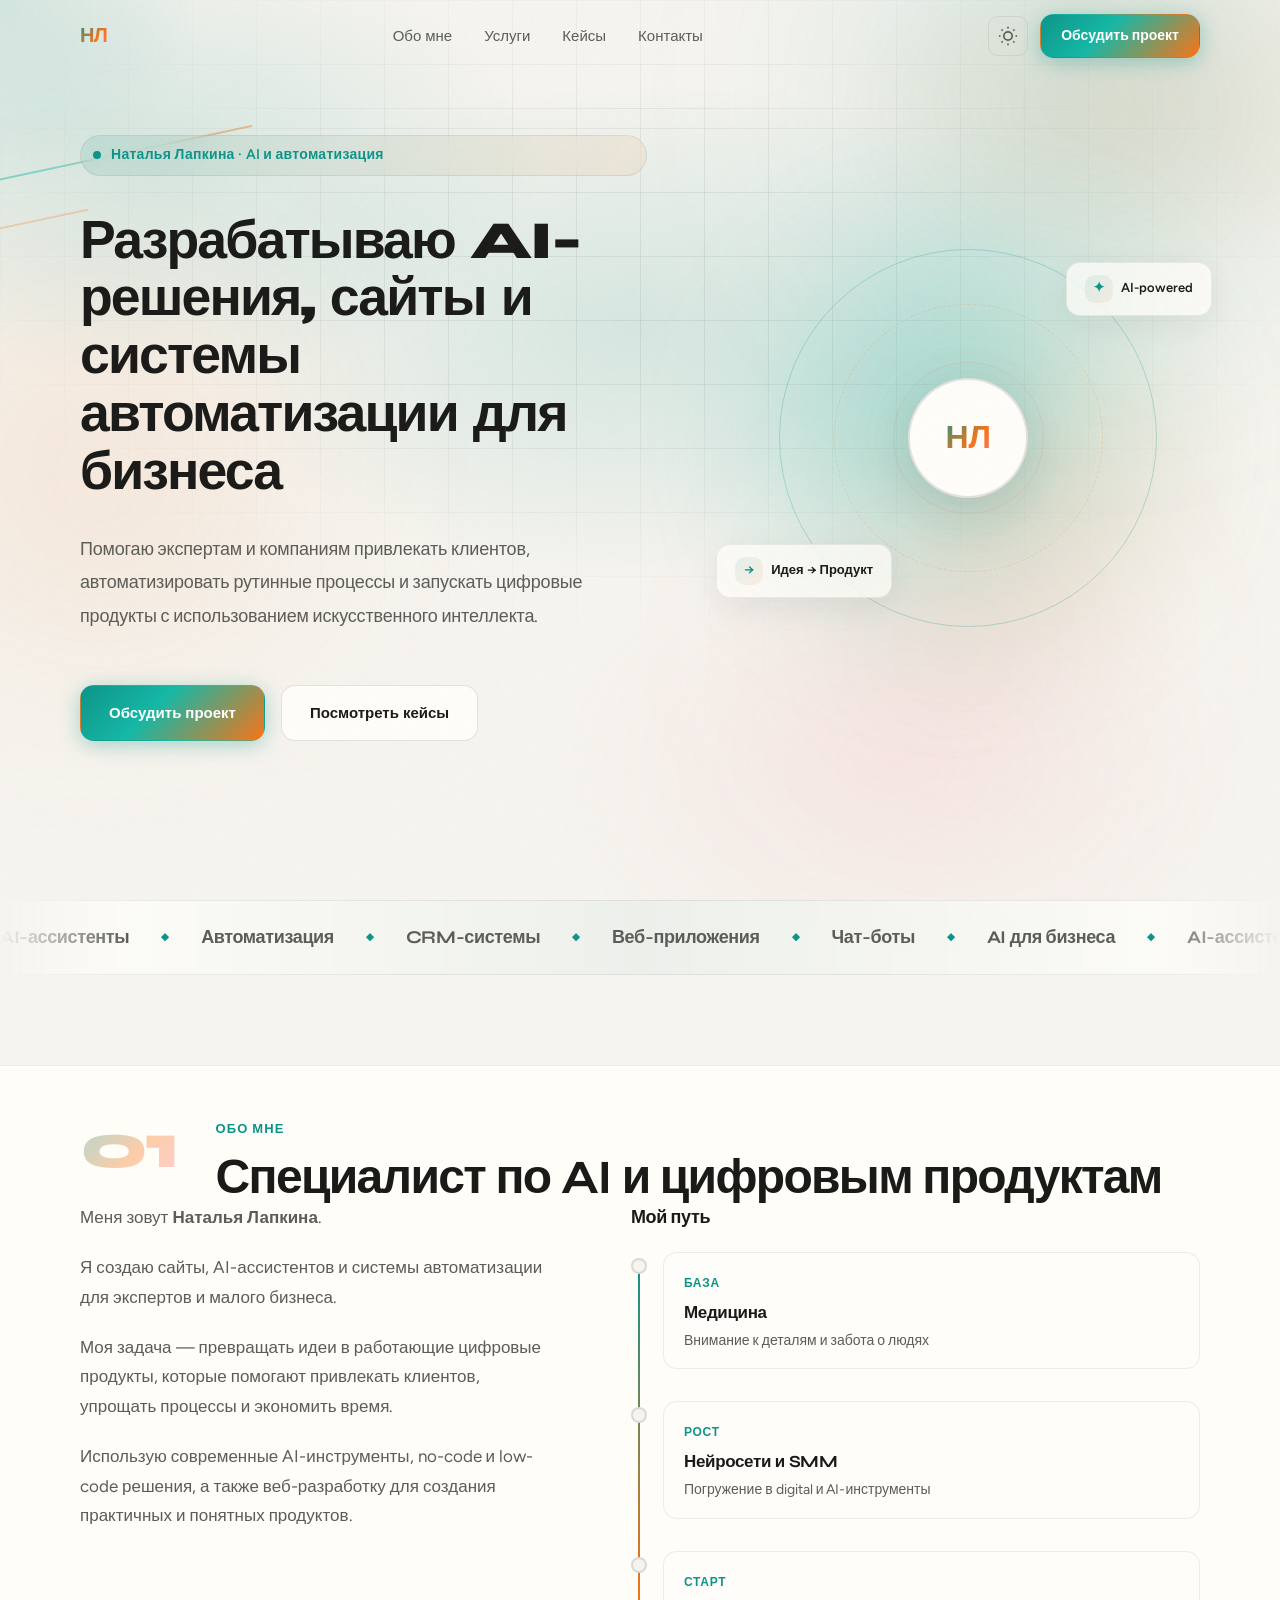
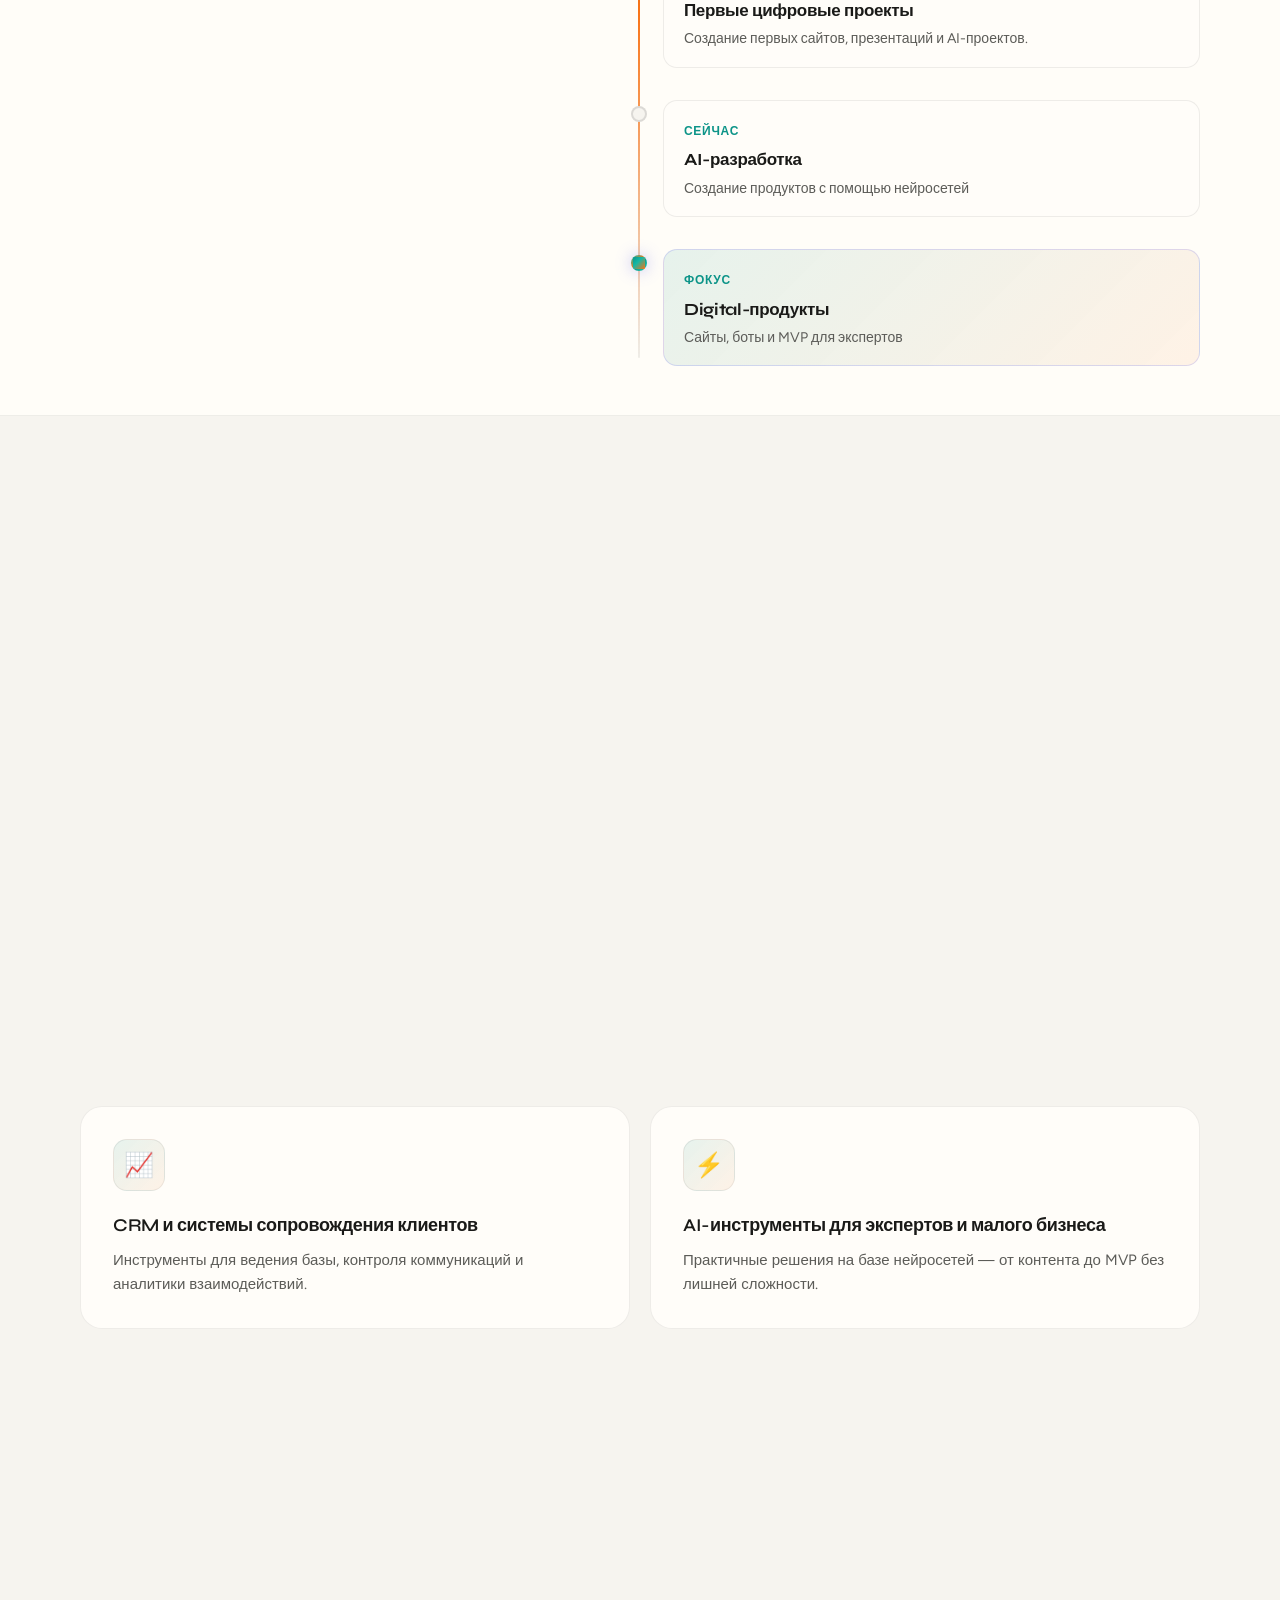
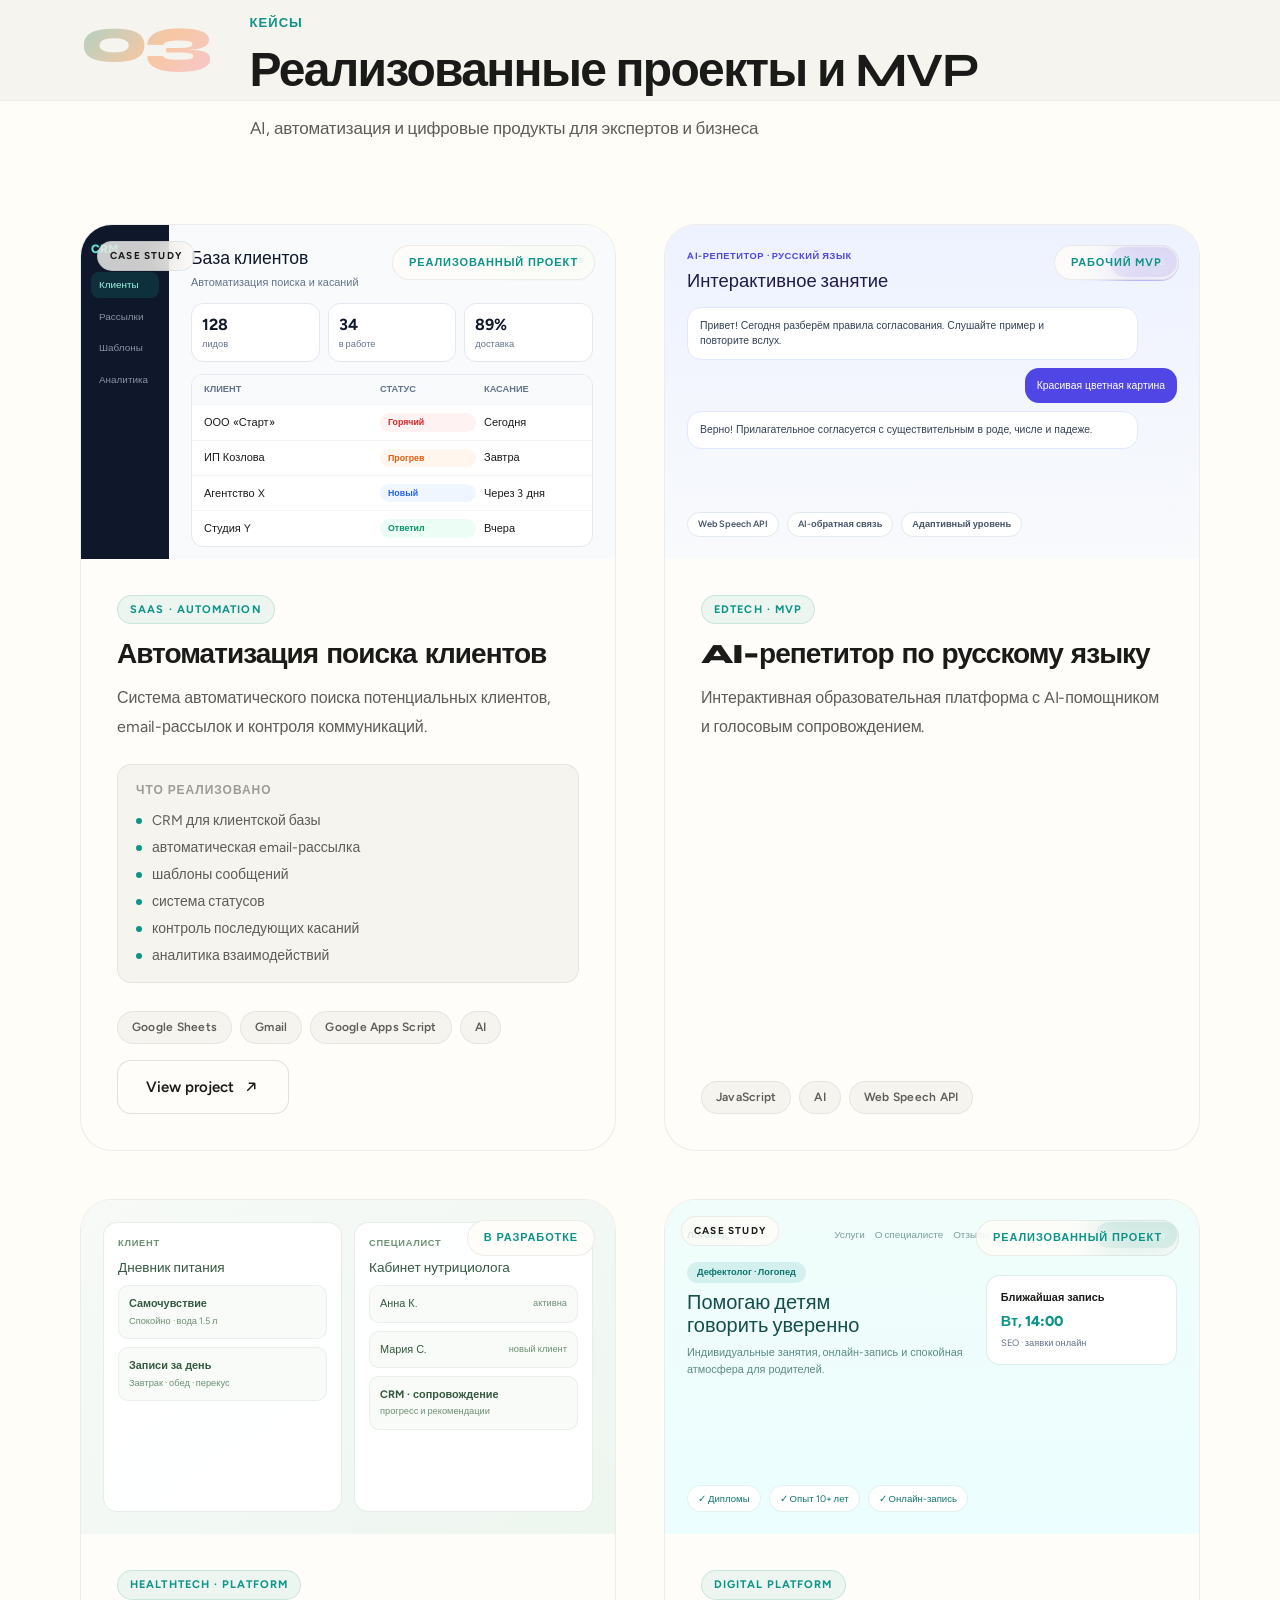
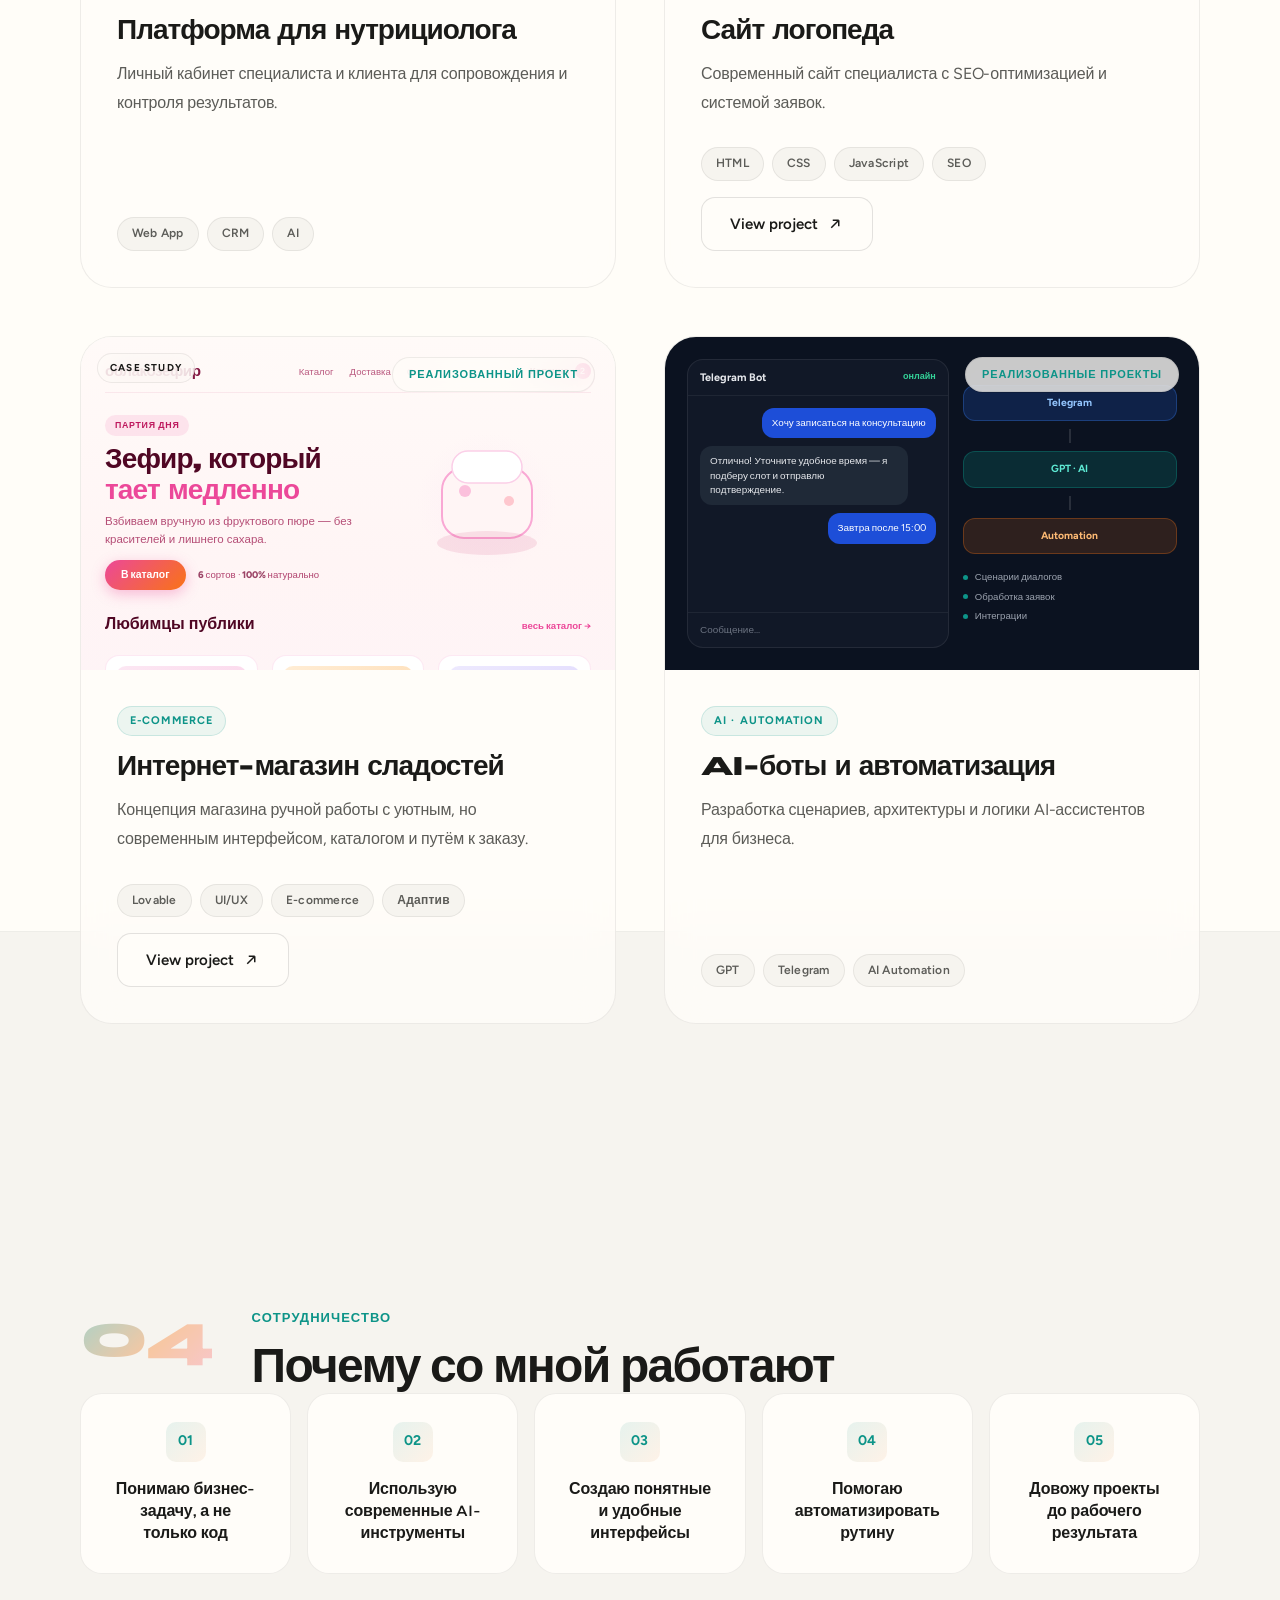
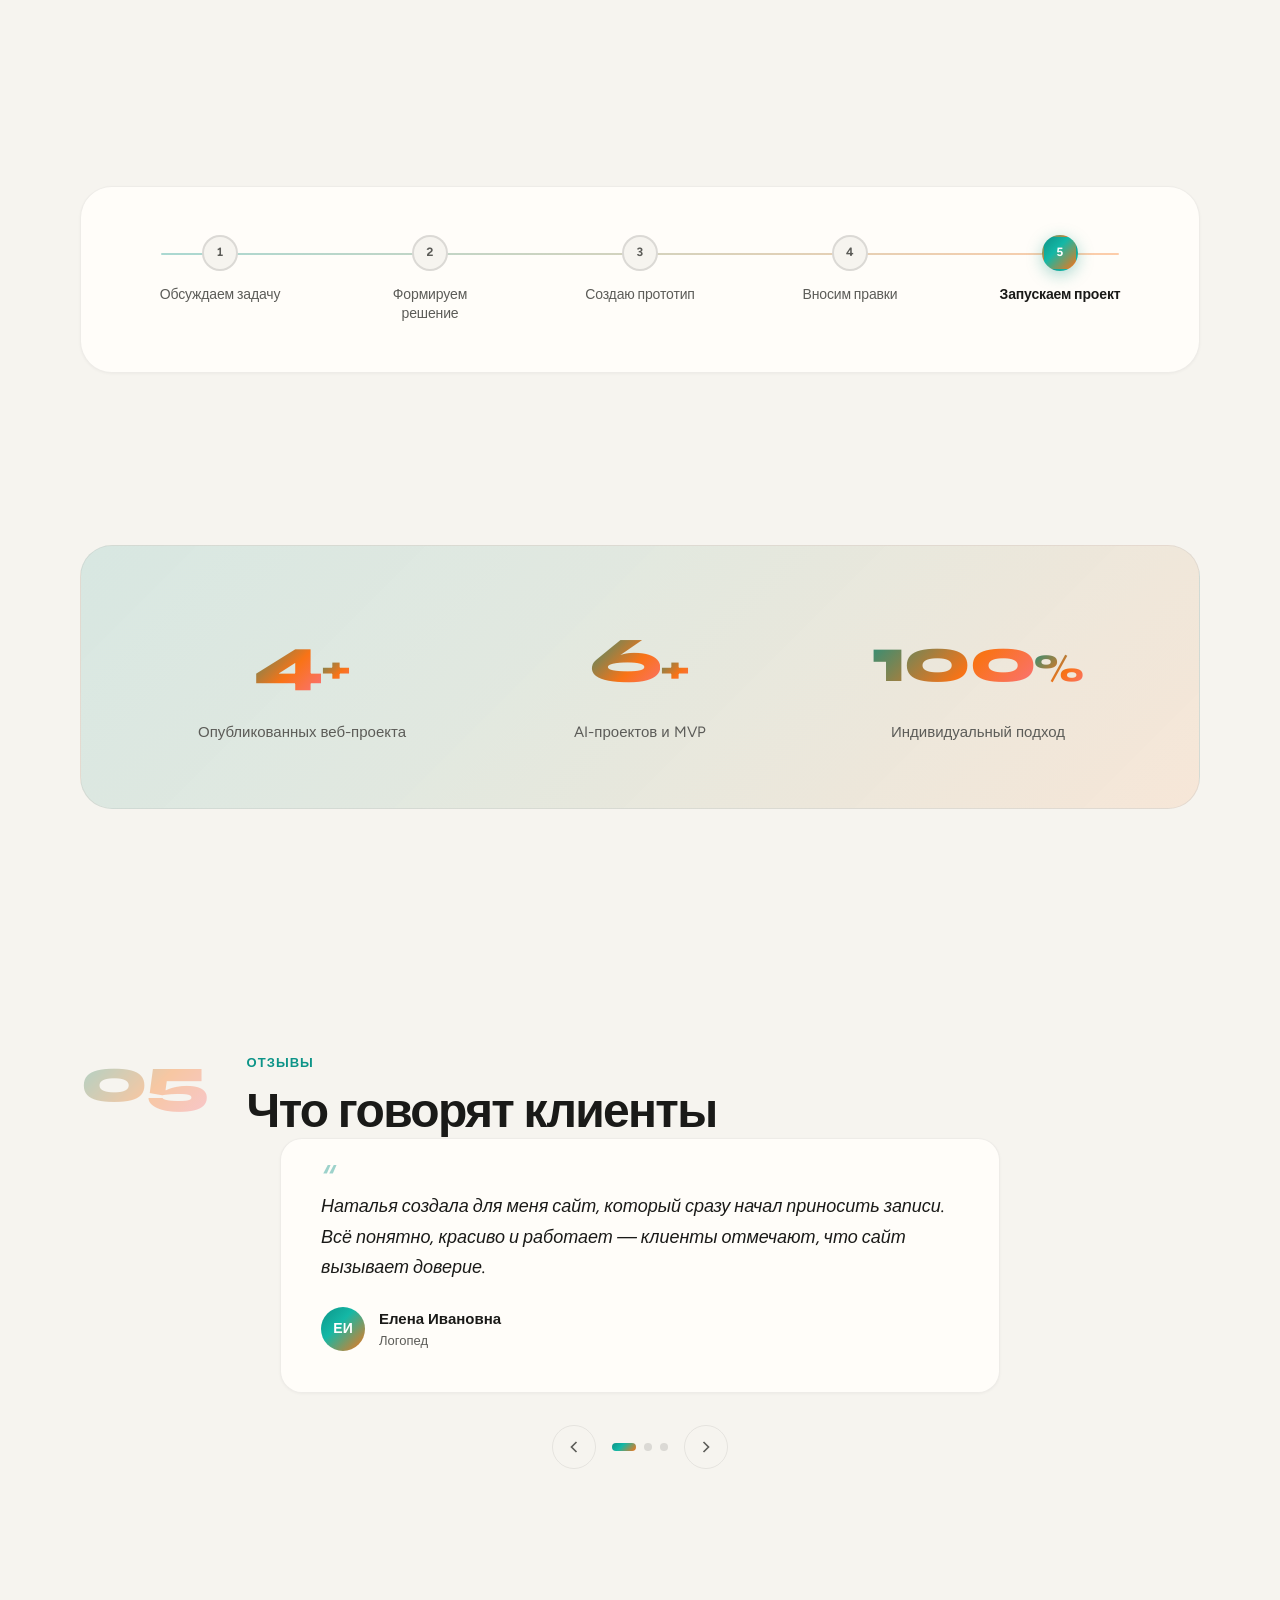
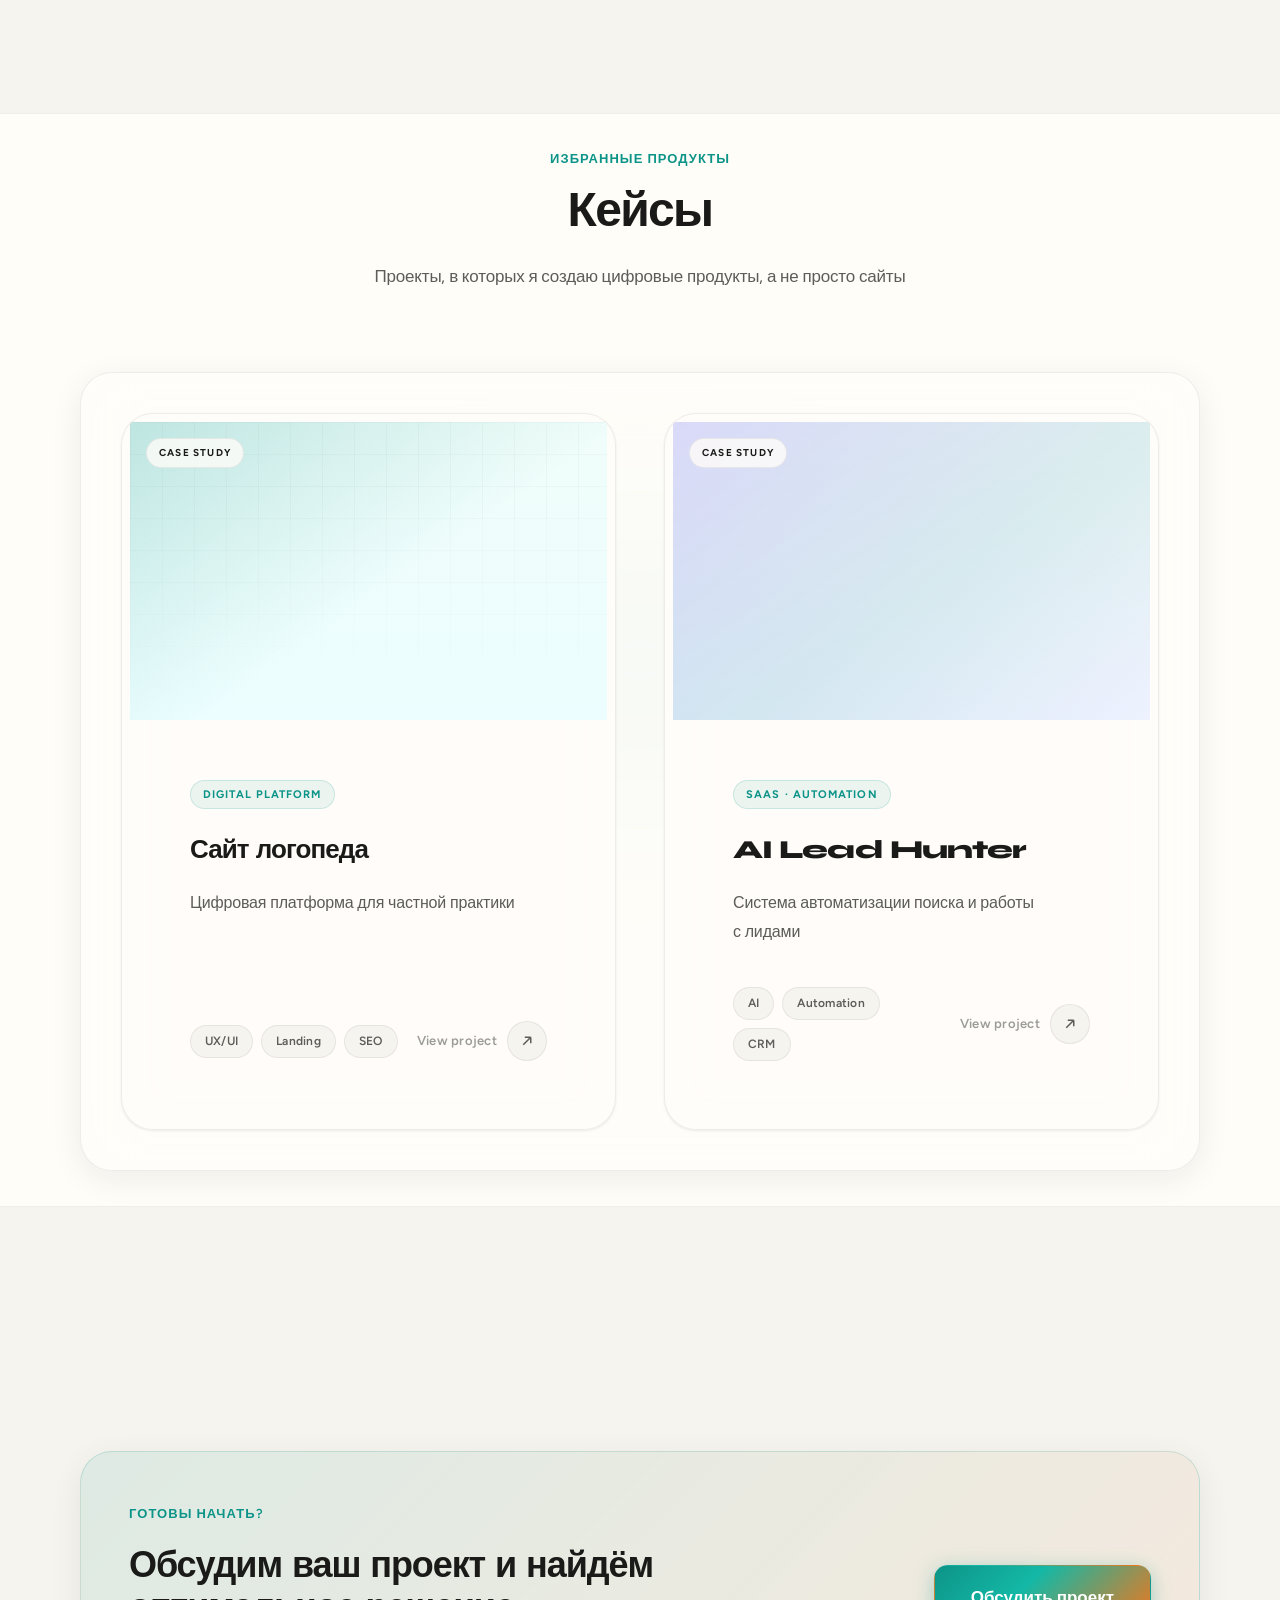
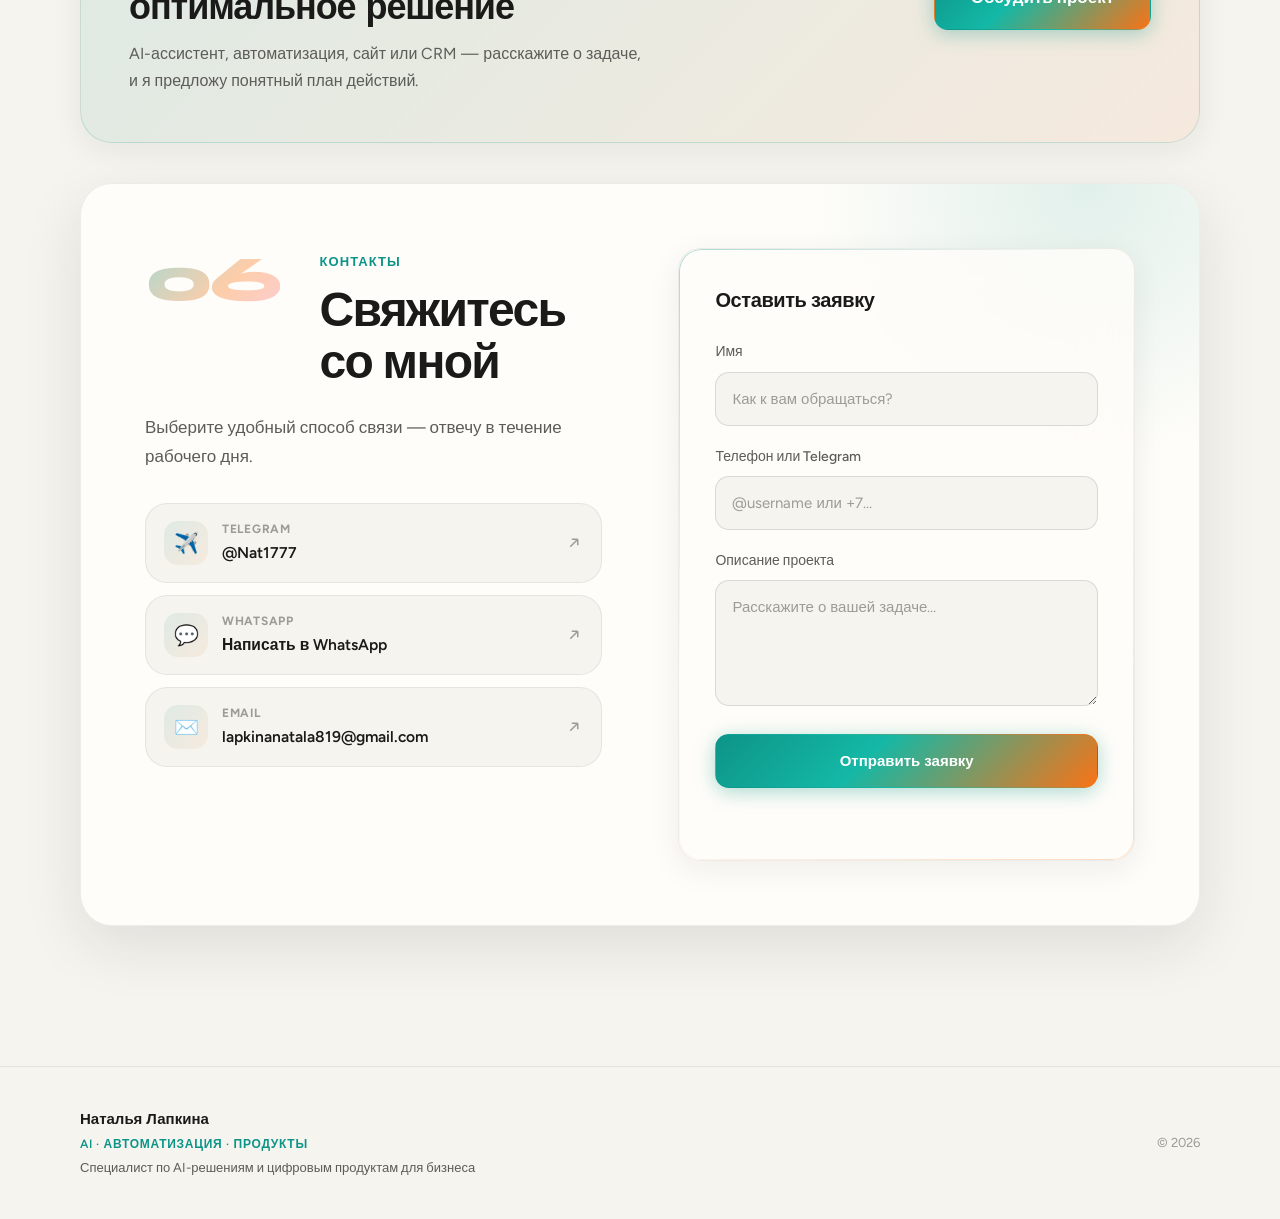
==== commit a11c6878: "release: NL Design System v1.0 Beta Milestone 1  - Added NL Design System foundation - Added Button," ====
--- a/index.html
+++ b/index.html
@@ -28,6 +28,11 @@
   <link rel="preconnect" href="https://fonts.googleapis.com">
   <link rel="preconnect" href="https://fonts.gstatic.com" crossorigin>
   <link href="https://fonts.googleapis.com/css2?family=Syne:wght@600;700;800&family=Figtree:wght@400;500;600;700&display=swap" rel="stylesheet">
+  <link rel="stylesheet" href="nl-design-system/css/variables.css">
+  <link rel="stylesheet" href="nl-design-system/css/reset.css">
+  <link rel="stylesheet" href="nl-design-system/css/typography.css">
+  <link rel="stylesheet" href="nl-design-system/css/layout.css">
+  <link rel="stylesheet" href="nl-design-system/css/components.css">
   <link rel="stylesheet" href="style.css">
 
   <!-- schema.org Person -->
@@ -70,7 +75,7 @@
           <svg class="icon-sun" width="20" height="20" viewBox="0 0 24 24" fill="none" stroke="currentColor" stroke-width="2"><circle cx="12" cy="12" r="5"/><path d="M12 1v2M12 21v2M4.22 4.22l1.42 1.42M18.36 18.36l1.42 1.42M1 12h2M21 12h2M4.22 19.78l1.42-1.42M18.36 5.64l1.42-1.42"/></svg>
           <svg class="icon-moon" width="20" height="20" viewBox="0 0 24 24" fill="none" stroke="currentColor" stroke-width="2"><path d="M21 12.79A9 9 0 1 1 11.21 3 7 7 0 0 0 21 12.79z"/></svg>
         </button>
-        <a href="#contact" class="btn btn--primary btn--sm nav__cta">Обсудить проект</a>
+        <a href="#contact" class="btn btn--primary btn--sm nav__cta nl-btn nl-btn--primary nl-btn--sm">Обсудить проект</a>
         <button class="nav__burger" id="navBurger" aria-label="Открыть меню" aria-expanded="false">
           <span></span><span></span>
         </button>
@@ -95,8 +100,8 @@
           </h1>
           <p class="hero__text hero-animate" style="--i:2">Помогаю экспертам и компаниям привлекать клиентов, автоматизировать рутинные процессы и запускать цифровые продукты с использованием искусственного интеллекта.</p>
           <div class="hero__actions hero-animate" style="--i:3">
-            <a href="#contact" class="btn btn--primary magnetic">Обсудить проект</a>
-            <a href="#portfolio" class="btn btn--ghost magnetic">Посмотреть кейсы</a>
+            <a href="#contact" class="btn btn--primary magnetic nl-btn nl-btn--primary nl-btn--lg">Обсудить проект</a>
+            <a href="#portfolio" class="btn btn--ghost magnetic nl-btn nl-btn--ghost nl-btn--lg">Посмотреть кейсы</a>
           </div>
         </div>
         <div class="hero__visual hero-animate" style="--i:2">
@@ -288,23 +293,23 @@
         </div>
         <div class="case-section__panel reveal">
         <div class="case-grid case-grid--stagger">
-          <a href="https://natalialapkina.github.io/site-logoped-final/" class="case-card case-card--premium case-card--product reveal" style="--stagger: 0" target="_blank" rel="noopener noreferrer">
-            <div class="case-card__visual">
+          <a href="https://natalialapkina.github.io/site-logoped-final/" class="case-card case-card--premium case-card--product reveal nl-card nl-card--interactive nl-card--lg" style="--stagger: 0" target="_blank" rel="noopener noreferrer">
+            <div class="case-card__visual nl-card__media">
               <span class="case-card__badge">Case Study</span>
               <div class="case-image case-image--logoped" aria-hidden="true"></div>
               <div class="case-card__shine" aria-hidden="true"></div>
             </div>
-            <div class="case-content">
+            <div class="case-content nl-card__body">
               <span class="case-card__type">Digital Platform</span>
-              <h3 class="case-card__title">Сайт логопеда</h3>
-              <p class="case-card__desc">Цифровая платформа для частной практики</p>
-              <div class="case-card__footer">
+              <h3 class="case-card__title nl-card__title">Сайт логопеда</h3>
+              <p class="case-card__desc nl-card__description">Цифровая платформа для частной практики</p>
+              <div class="case-card__footer nl-card__footer">
                 <div class="case-card__tags">
                   <span>UX/UI</span>
                   <span>Landing</span>
                   <span>SEO</span>
                 </div>
-                <span class="case-card__cta">
+                <span class="case-card__cta nl-card__actions">
                   <span class="case-card__cta-text">View project</span>
                   <span class="case-card__arrow" aria-hidden="true">
                     <svg width="18" height="18" viewBox="0 0 24 24" fill="none" stroke="currentColor" stroke-width="2"><path d="M7 17L17 7M17 7H9M17 7v8"/></svg>
@@ -313,23 +318,23 @@
               </div>
             </div>
           </a>
-          <a href="https://natalialapkina.github.io/AI-Lead-Hunter/" class="case-card case-card--premium case-card--product reveal" style="--stagger: 1" target="_blank" rel="noopener noreferrer">
-            <div class="case-card__visual">
+          <a href="https://natalialapkina.github.io/AI-Lead-Hunter/" class="case-card case-card--premium case-card--product reveal nl-card nl-card--interactive nl-card--lg" style="--stagger: 1" target="_blank" rel="noopener noreferrer">
+            <div class="case-card__visual nl-card__media">
               <span class="case-card__badge">Case Study</span>
               <div class="case-image case-image--ai" aria-hidden="true"></div>
               <div class="case-card__shine" aria-hidden="true"></div>
             </div>
-            <div class="case-content">
+            <div class="case-content nl-card__body">
               <span class="case-card__type">SaaS · Automation</span>
-              <h3 class="case-card__title">AI Lead Hunter</h3>
-              <p class="case-card__desc">Система автоматизации поиска и работы с лидами</p>
-              <div class="case-card__footer">
+              <h3 class="case-card__title nl-card__title">AI Lead Hunter</h3>
+              <p class="case-card__desc nl-card__description">Система автоматизации поиска и работы с лидами</p>
+              <div class="case-card__footer nl-card__footer">
                 <div class="case-card__tags">
                   <span>AI</span>
                   <span>Automation</span>
                   <span>CRM</span>
                 </div>
-                <span class="case-card__cta">
+                <span class="case-card__cta nl-card__actions">
                   <span class="case-card__cta-text">View project</span>
                   <span class="case-card__arrow" aria-hidden="true">
                     <svg width="18" height="18" viewBox="0 0 24 24" fill="none" stroke="currentColor" stroke-width="2"><path d="M7 17L17 7M17 7H9M17 7v8"/></svg>
@@ -351,7 +356,7 @@
             <h2 class="contact__banner-title">Обсудим ваш проект и найдём оптимальное решение</h2>
             <p class="contact__banner-text">AI-ассистент, автоматизация, сайт или CRM — расскажите о задаче, и я предложу понятный план действий.</p>
           </div>
-          <a href="#contactForm" class="btn btn--primary btn--xl contact__banner-cta magnetic">Обсудить проект</a>
+          <a href="#contactForm" class="btn btn--primary btn--xl contact__banner-cta magnetic nl-btn nl-btn--primary nl-btn--lg">Обсудить проект</a>
         </div>
         <div class="contact__stage">
           <div class="contact__grid">
@@ -383,7 +388,7 @@
                 <label for="message">Описание проекта</label>
                 <textarea id="message" name="message" rows="4" required placeholder="Расскажите о вашей задаче..."></textarea>
               </div>
-              <button type="submit" class="btn btn--primary btn--full" id="formSubmit">
+              <button type="submit" class="btn btn--primary btn--full nl-btn nl-btn--primary nl-btn--md nl-btn--block" id="formSubmit">
                 <span class="btn__text">Отправить заявку</span>
                 <span class="btn__loader" aria-hidden="true"></span>
               </button>
--- a/nl-design-system/css/variables.css
+++ b/nl-design-system/css/variables.css
@@ -0,0 +1,353 @@
+/**
+ * ==========================================================================
+ * NL Design System — Design Tokens
+ * Brand: Natalia Lapkina — AI & Digital Products
+ * Phase: 1 — Foundation & Semantic Tokens
+ * Version: 0.9.1
+ * ==========================================================================
+ *
+ * All tokens are defined as CSS Custom Properties on :root.
+ * Semantic tokens reference Foundation tokens only (Neutral + Brand).
+ * Namespace: all public tokens use the --nl- prefix (v0.9.0).
+ *
+ * Usage (future projects):
+ *   color: var(--nl-color-text);
+ *   padding: var(--nl-space-4);
+ */
+
+:root {
+  /* ==========================================================
+     Foundation Colors — Neutral
+     Warm editorial gray scale. Calm, premium, readable on light UI.
+     Steps: 0 (white) → 900 (near-black text).
+     ========================================================== */
+
+  --neutral-0: #ffffff;   /* Pure surface / cards on tinted backgrounds */
+  --neutral-50: #f6f4ef;  /* Page background — warm studio tone */
+  --neutral-100: #eeebe4; /* Subtle fills, alternate surfaces */
+  --neutral-200: #ddd9d0; /* Borders, dividers (light) */
+  --neutral-300: #c4c0b6; /* Disabled borders, placeholders */
+  --neutral-400: #9c9c96; /* Muted icons, tertiary text */
+  --neutral-500: #7a7a74; /* Secondary labels */
+  --neutral-600: #5c5c58; /* Secondary body text */
+  --neutral-700: #3d3d3a; /* Strong secondary headings */
+  --neutral-800: #2a2a28; /* Dark surfaces (future dark mode base) */
+  --neutral-900: #1a1a18; /* Primary text, headings */
+
+  /* ==========================================================
+     Foundation Colors — Brand
+     Teal family: AI, trust, technology without cold corporate blue.
+     brand-600 is the primary action color for NL products.
+     ========================================================== */
+
+  --brand-50: #f0fdfa;   /* Soft tint backgrounds, badges */
+  --brand-100: #ccfbf1;  /* Hover fills, highlight zones */
+  --brand-200: #99f6e4;  /* Decorative accents, charts */
+  --brand-300: #5eead4;  /* Light accents, focus rings (soft) */
+  --brand-400: #2dd4bf;  /* Interactive secondary, warnings (attention) */
+  --brand-500: #14b8a6;  /* Links hover, gradient mid-tone */
+  --brand-600: #0d9488;  /* Primary brand — buttons, links, key UI */
+  --brand-700: #0f766e;  /* Primary hover, pressed states */
+  --brand-800: #115e59;  /* Deep accent, strong emphasis */
+  --brand-900: #134e4a;  /* Darkest brand — hero overlays, danger tone */
+
+  /* ==========================================================
+     Semantic Colors
+     Application-level aliases. MUST reference Foundation only.
+     ========================================================== */
+
+  /* Surfaces */
+  --nl-color-background: var(--neutral-50);      /* Main page canvas */
+  --nl-color-surface: var(--neutral-0);          /* Cards, panels, modals */
+  --nl-color-surface-alt: var(--neutral-100);    /* Band sections, inset areas */
+
+  /* Text */
+  --nl-color-text: var(--neutral-900);           /* Body copy */
+  --nl-color-text-secondary: var(--neutral-600);   /* Supporting text, captions */
+  --nl-color-heading: var(--neutral-900);        /* H1–H6, display type */
+
+  /* Structure */
+  --nl-color-border: var(--neutral-200);         /* Default component borders */
+  --nl-color-divider: var(--neutral-200);        /* Horizontal rules, separators */
+
+  /* Interactive */
+  --nl-color-primary: var(--brand-600);          /* Primary CTA, key actions */
+  --nl-color-primary-hover: var(--brand-700);    /* Primary hover / active */
+  --nl-color-link: var(--brand-600);             /* Inline links */
+
+  /* Feedback (mapped to Brand until dedicated accent scale in Phase 2) */
+  --nl-color-success: var(--brand-600);          /* Success — aligned with brand trust */
+  --nl-color-warning: var(--brand-400);          /* Warning — lighter brand attention */
+  --nl-color-danger: var(--brand-900);           /* Critical — deep brand contrast */
+
+  /* ==========================================================
+     Typography — Font Families
+     Base: humanist sans for UI. Heading: geometric display for impact.
+     ========================================================== */
+
+  --nl-font-family-base: 'Figtree', -apple-system, BlinkMacSystemFont, 'Segoe UI', sans-serif;
+  --nl-font-family-heading: 'Syne', var(--nl-font-family-base);
+
+  /* ==========================================================
+     Typography — Font Sizes
+     Modular scale (approx. 1.25). rem = accessible, respects user zoom.
+     ========================================================== */
+
+  --nl-font-size-xs: 0.75rem;    /* 12px — badges, meta labels */
+  --nl-font-size-sm: 0.875rem;   /* 14px — small UI, captions */
+  --nl-font-size-md: 1rem;       /* 16px — body default */
+  --nl-font-size-lg: 1.125rem;   /* 18px — lead paragraphs */
+  --nl-font-size-xl: 1.25rem;    /* 20px — H5, card titles */
+  --nl-font-size-2xl: 1.5rem;    /* 24px — H4 */
+  --nl-font-size-3xl: 1.875rem;  /* 30px — H3 */
+  --nl-font-size-4xl: 2.25rem;   /* 36px — H2 */
+  --nl-font-size-5xl: 3rem;      /* 48px — H1, hero display */
+
+  /* ==========================================================
+     Typography — Font Weights
+     ========================================================== */
+
+  --nl-font-weight-regular: 400;
+  --nl-font-weight-medium: 500;
+  --nl-font-weight-semibold: 600;
+  --nl-font-weight-bold: 700;
+
+  /* ==========================================================
+     Typography — Line Heights
+     ========================================================== */
+
+  --line-height-tight: 1.15;    /* Headings, display lines */
+  --line-height-normal: 1.6;  /* Body text default */
+  --line-height-relaxed: 1.8; /* Long-form, editorial blocks */
+
+  /* ==========================================================
+     Spacing — 8-Point Grid
+     Base unit: 8px (0.5rem). Odd steps use 4px half-unit where needed.
+     ========================================================== */
+
+  --nl-space-1: 0.25rem;  /*  4px — micro gaps, icon padding */
+  --nl-space-2: 0.5rem;   /*  8px — tight inline spacing */
+  --nl-space-3: 0.75rem;  /* 12px — compact component padding */
+  --nl-space-4: 1rem;     /* 16px — default padding, gaps */
+  --nl-space-5: 1.25rem;  /* 20px — form field spacing */
+  --nl-space-6: 1.5rem;   /* 24px — card padding (compact) */
+  --nl-space-8: 2rem;     /* 32px — section inner spacing */
+  --nl-space-10: 2.5rem;  /* 40px — block separation */
+  --nl-space-12: 3rem;    /* 48px — large component padding */
+  --nl-space-16: 4rem;    /* 64px — section gaps (small) */
+  --nl-space-20: 5rem;    /* 80px — section gaps (large) */
+
+  /* ==========================================================
+     Radius
+     Consistent corner language across cards, inputs, buttons.
+     ========================================================== */
+
+  --nl-radius-xs: 0.375rem;  /*  6px — chips, small tags */
+  --nl-radius-sm: 0.625rem;  /* 10px — inputs, small buttons */
+  --nl-radius-md: 0.875rem;  /* 14px — buttons, medium cards */
+  --nl-radius-lg: 1.375rem;  /* 22px — cards, panels */
+  --nl-radius-xl: 2rem;      /* 32px — hero cards, large sections */
+  --nl-radius-pill: 9999px;  /* Fully rounded — pills, avatars */
+
+  /* ==========================================================
+     Borders
+     ========================================================== */
+
+  --border-width: 1px;
+  --border-color: var(--nl-color-border);
+
+  /* ==========================================================
+     Shadows
+     Soft, layered elevation — Apple / Linear inspired. Low opacity neutrals.
+     ========================================================== */
+
+  --nl-shadow-xs: 0 1px 2px rgba(26, 26, 24, 0.04);
+  --nl-shadow-sm: 0 1px 3px rgba(26, 26, 24, 0.06),
+              0 1px 2px rgba(26, 26, 24, 0.04);
+  --nl-shadow-md: 0 4px 16px rgba(26, 26, 24, 0.06),
+              0 2px 6px rgba(26, 26, 24, 0.04);
+  --nl-shadow-lg: 0 12px 40px rgba(26, 26, 24, 0.08),
+              0 4px 12px rgba(26, 26, 24, 0.04);
+  --nl-shadow-xl: 0 24px 64px rgba(26, 26, 24, 0.1),
+              0 8px 24px rgba(26, 26, 24, 0.05);
+
+  /* ==========================================================
+     Motion — Duration & Easing
+     Studio default: Material-inspired standard curve.
+     ========================================================== */
+
+  --nl-duration-fast: 150ms;    /* Micro-interactions: opacity, color */
+  --nl-duration-normal: 300ms;  /* Hovers, toggles, small transforms */
+  --nl-duration-slow: 500ms;    /* Reveals, layout shifts, modals */
+
+  --nl-ease-standard: cubic-bezier(0.4, 0, 0.2, 1); /* Default — enter/exit */
+  --nl-ease-in: cubic-bezier(0.4, 0, 1, 1);         /* Accelerate — elements leaving */
+  --nl-ease-out: cubic-bezier(0, 0, 0.2, 1);        /* Decelerate — elements entering */
+
+  /* ==========================================================
+     Layout — Container Widths
+     Max content width per breakpoint tier (used in layout.css).
+     ========================================================== */
+
+  --nl-container-sm: 640px;   /* Narrow content, forms */
+  --nl-container-md: 768px;   /* Article width */
+  --nl-container-lg: 1024px;  /* Standard marketing pages */
+  --nl-container-xl: 1200px;  /* Full NL studio layout — portfolio, SaaS */
+
+  /* ==========================================================
+     Breakpoints
+     Reference values for media queries (min-width).
+     Note: CSS vars in @media need fallback in older browsers;
+     use these as documentation + future postcss/custom approach.
+     ========================================================== */
+
+  --nl-breakpoint-sm: 640px;   /* Large phones, small tablets */
+  --nl-breakpoint-md: 768px;   /* Tablets */
+  --nl-breakpoint-lg: 1024px;  /* Laptops */
+  --nl-breakpoint-xl: 1280px;  /* Desktops, wide layouts */
+
+  /* ==========================================================
+     Z-Index — Stacking Scale
+     Fixed increments prevent arbitrary z-index wars.
+     ========================================================== */
+
+  --nl-z-base: 0;        /* Default document flow */
+  --nl-z-dropdown: 100;  /* Menus, select popovers */
+  --nl-z-sticky: 200;    /* Sticky headers, subnav */
+  --nl-z-fixed: 300;     /* Fixed header, FAB */
+  --nl-z-modal: 400;     /* Modals, dialogs, drawers */
+  --nl-z-tooltip: 500;   /* Tooltips, toast notifications (top layer) */
+
+  /* ==========================================================
+     Component Tokens — Button
+     Maps Button component API to Foundation / Semantic tokens.
+     Spec: docs/components/Button.md · docs/foundations/Component-Tokens.md
+     ========================================================== */
+
+  /* Min block size per size scale (touch target) — component sizing, not spacing scale */
+  --nl-btn-height-sm: 40px;
+  --nl-btn-height-md: 48px;
+  --nl-btn-height-lg: 56px;
+  --nl-btn-height-xl: 64px;
+
+  /* Inline padding per size scale */
+  --nl-btn-padding-inline-sm: var(--nl-space-3);
+  --nl-btn-padding-inline-md: var(--nl-space-6);
+  --nl-btn-padding-inline-lg: var(--nl-space-8);
+
+  /* Gap between icon and label */
+  --nl-btn-gap: var(--nl-space-2);
+
+  /* Label weight */
+  --nl-btn-font-weight: var(--nl-font-weight-semibold);
+
+  /* Corner radius — default md scale */
+  --nl-btn-radius: var(--nl-radius-md);
+
+  /* Elevation on hover / emphasis */
+  --nl-btn-shadow: var(--nl-shadow-sm);
+
+  /* Icon cap size — matches md label cap height */
+  --nl-btn-icon-size: var(--nl-font-size-md);
+
+  /* Interactive properties — color, border, shadow */
+  --nl-btn-transition:
+    background-color var(--nl-duration-fast) var(--nl-ease-standard),
+    border-color var(--nl-duration-fast) var(--nl-ease-standard),
+    box-shadow var(--nl-duration-normal) var(--nl-ease-standard),
+    color var(--nl-duration-fast) var(--nl-ease-standard);
+
+  /* Focus ring — color and width for :focus-visible */
+  --nl-btn-focus-ring: var(--nl-color-primary);
+  --nl-btn-focus-ring-width: 2px;
+
+  /* ==========================================================
+     Component Tokens — Card
+     Maps Card component API to Foundation / Semantic tokens.
+     Spec: docs/components/Card.md · docs/foundations/Component-Tokens.md
+     ========================================================== */
+
+  /* Padding per size scale */
+  --nl-card-padding-sm: var(--nl-space-4);
+  --nl-card-padding-md: var(--nl-space-6);
+  --nl-card-padding-lg: var(--nl-space-8);
+
+  /* Internal vertical rhythm between card zones */
+  --nl-card-gap-sm: var(--nl-space-3);
+  --nl-card-gap-md: var(--nl-space-4);
+  --nl-card-gap-lg: var(--nl-space-6);
+
+  /* Shape, border, elevation */
+  --nl-card-radius: var(--nl-radius-lg);
+  --nl-card-border-width: var(--border-width);
+  --nl-card-shadow: var(--nl-shadow-sm);
+  --nl-card-shadow-hover: var(--nl-shadow-md);
+
+  /* Interactive properties — shadow, border, surface */
+  --nl-card-transition:
+    box-shadow var(--nl-duration-normal) var(--nl-ease-standard),
+    border-color var(--nl-duration-fast) var(--nl-ease-standard),
+    background-color var(--nl-duration-fast) var(--nl-ease-standard);
+
+  /* ==========================================================
+     Component Tokens — Badge
+     Maps Badge component API to Foundation / Semantic tokens.
+     Spec: docs/components/Badge.md · docs/foundations/Component-Tokens.md
+     ========================================================== */
+
+  /* Layout — inline padding per size scale */
+  --nl-badge-padding-inline-sm: var(--nl-space-2);
+  --nl-badge-padding-inline-md: var(--nl-space-3);
+  --nl-badge-padding-inline-lg: var(--nl-space-4);
+
+  /* Layout — block size per size scale */
+  --nl-badge-height-sm: 20px;
+  --nl-badge-height-md: 24px;
+  --nl-badge-height-lg: 28px;
+
+  /* Layout — gap between dot, icon, and label */
+  --nl-badge-gap: var(--nl-space-2);
+
+  /* Typography */
+  --nl-badge-font-size-sm: var(--nl-font-size-xs);
+  --nl-badge-font-size-md: var(--nl-font-size-sm);
+  --nl-badge-font-weight: var(--nl-font-weight-medium);
+
+  /* Radius */
+  --nl-badge-radius: var(--nl-radius-sm);
+
+  /* Border */
+  --nl-badge-border-width: var(--border-width);
+
+  /* Dot */
+  --nl-badge-dot-size: 6px;
+
+  /* Transition */
+  --nl-badge-transition:
+    background-color var(--nl-duration-fast) var(--nl-ease-standard),
+    border-color var(--nl-duration-fast) var(--nl-ease-standard),
+    color var(--nl-duration-fast) var(--nl-ease-standard);
+
+  /* Semantic aliases — neutral */
+  --nl-badge-neutral-bg: var(--nl-color-surface-alt);
+  --nl-badge-neutral-fg: var(--nl-color-text-secondary);
+
+  /* Semantic aliases — primary */
+  --nl-badge-primary-bg: var(--brand-50);
+  --nl-badge-primary-fg: var(--nl-color-primary);
+
+  /* Semantic aliases — success */
+  --nl-badge-success-bg: var(--brand-50);
+  --nl-badge-success-fg: var(--nl-color-success);
+
+  /* Semantic aliases — warning */
+  --nl-badge-warning-bg: var(--brand-100);
+  --nl-badge-warning-fg: var(--nl-color-warning);
+
+  /* Semantic aliases — danger */
+  --nl-badge-danger-bg: var(--neutral-100);
+  --nl-badge-danger-fg: var(--nl-color-danger);
+
+  /* Semantic aliases — outline */
+  --nl-badge-outline-border: var(--nl-color-border);
+}
--- a/nl-design-system/css/typography.css
+++ b/nl-design-system/css/typography.css
@@ -0,0 +1,356 @@
+/**
+ * ==========================================================================
+ * NL Design System — Typography
+ * Version: 0.4.0
+ * Phase: 3 — Type System
+ *
+ * Requires: variables.css (loaded first), reset.css (loaded before this file)
+ *
+ * Usage: apply utility classes (.type-h1, .type-lead, …) instead of
+ * styling raw h1–h6. Semantic headings receive minimal normalization only.
+ * ==========================================================================
+ */
+
+/* ==========================================================================
+   Document defaults
+   Base typographic rhythm for all NL projects.
+   ========================================================================== */
+
+body {
+  font-family: var(--nl-font-family-base);
+  font-size: var(--nl-font-size-md);
+  font-weight: var(--nl-font-weight-regular);
+  line-height: var(--line-height-normal);
+  color: var(--nl-color-text);
+  text-wrap: pretty;
+}
+
+/* ==========================================================================
+   Semantic heading normalization (minimal)
+   Unclassed headings inherit display family and heading color only.
+   Size and weight come from .type-h* classes when needed.
+   ========================================================================== */
+
+:is(h1, h2, h3, h4, h5, h6) {
+  font-family: var(--nl-font-family-heading);
+  color: var(--nl-color-heading);
+}
+
+/* ==========================================================================
+   1. Display classes
+   Hero and marketing display type — largest scale, tight leading.
+   ========================================================================== */
+
+.type-display {
+  font-family: var(--nl-font-family-heading);
+  font-size: var(--nl-font-size-4xl);
+  font-weight: var(--nl-font-weight-bold);
+  line-height: var(--line-height-tight);
+  color: var(--nl-color-heading);
+  text-wrap: balance;
+}
+
+.type-display--lg {
+  font-size: var(--nl-font-size-5xl);
+}
+
+.type-display--sm {
+  font-size: var(--nl-font-size-3xl);
+}
+
+/* ==========================================================================
+   2. Heading classes
+   Editorial hierarchy — map to token scale H1 (largest) → H6 (smallest).
+   ========================================================================== */
+
+.type-h1 {
+  font-family: var(--nl-font-family-heading);
+  font-size: var(--nl-font-size-5xl);
+  font-weight: var(--nl-font-weight-bold);
+  line-height: var(--line-height-tight);
+  color: var(--nl-color-heading);
+  text-wrap: balance;
+}
+
+.type-h2 {
+  font-family: var(--nl-font-family-heading);
+  font-size: var(--nl-font-size-4xl);
+  font-weight: var(--nl-font-weight-bold);
+  line-height: var(--line-height-tight);
+  color: var(--nl-color-heading);
+  text-wrap: balance;
+}
+
+.type-h3 {
+  font-family: var(--nl-font-family-heading);
+  font-size: var(--nl-font-size-3xl);
+  font-weight: var(--nl-font-weight-bold);
+  line-height: var(--line-height-tight);
+  color: var(--nl-color-heading);
+  text-wrap: balance;
+}
+
+.type-h4 {
+  font-family: var(--nl-font-family-heading);
+  font-size: var(--nl-font-size-2xl);
+  font-weight: var(--nl-font-weight-semibold);
+  line-height: var(--line-height-tight);
+  color: var(--nl-color-heading);
+  text-wrap: balance;
+}
+
+.type-h5 {
+  font-family: var(--nl-font-family-heading);
+  font-size: var(--nl-font-size-xl);
+  font-weight: var(--nl-font-weight-semibold);
+  line-height: var(--line-height-tight);
+  color: var(--nl-color-heading);
+}
+
+.type-h6 {
+  font-family: var(--nl-font-family-heading);
+  font-size: var(--nl-font-size-md);
+  font-weight: var(--nl-font-weight-semibold);
+  line-height: var(--line-height-normal);
+  color: var(--nl-color-heading);
+}
+
+/* ==========================================================================
+   3. Body classes
+   Default reading text and size variants.
+   ========================================================================== */
+
+.type-body {
+  font-family: var(--nl-font-family-base);
+  font-size: var(--nl-font-size-md);
+  font-weight: var(--nl-font-weight-regular);
+  line-height: var(--line-height-normal);
+  color: var(--nl-color-text);
+  text-wrap: pretty;
+}
+
+.type-body--sm {
+  font-size: var(--nl-font-size-sm);
+  line-height: var(--line-height-normal);
+}
+
+.type-body--lg {
+  font-size: var(--nl-font-size-lg);
+  line-height: var(--line-height-relaxed);
+}
+
+/* ==========================================================================
+   4. Lead
+   Introductory paragraph — larger, relaxed, secondary tone.
+   ========================================================================== */
+
+.type-lead {
+  font-family: var(--nl-font-family-base);
+  font-size: var(--nl-font-size-lg);
+  font-weight: var(--nl-font-weight-regular);
+  line-height: var(--line-height-relaxed);
+  color: var(--nl-color-text-secondary);
+  text-wrap: pretty;
+  max-inline-size: var(--nl-container-md);
+}
+
+/* ==========================================================================
+   5. Caption
+   Meta labels, footnotes, image captions.
+   ========================================================================== */
+
+.type-caption {
+  font-family: var(--nl-font-family-base);
+  font-size: var(--nl-font-size-sm);
+  font-weight: var(--nl-font-weight-medium);
+  line-height: var(--line-height-normal);
+  color: var(--nl-color-text-secondary);
+}
+
+.type-caption--xs {
+  font-size: var(--nl-font-size-xs);
+}
+
+/* ==========================================================================
+   6. Eyebrow
+   Section labels above headings — uppercase, brand accent.
+   ========================================================================== */
+
+.type-eyebrow {
+  font-family: var(--nl-font-family-base);
+  font-size: var(--nl-font-size-xs);
+  font-weight: var(--nl-font-weight-semibold);
+  line-height: var(--line-height-normal);
+  color: var(--nl-color-primary);
+  text-transform: uppercase;
+}
+
+/* ==========================================================================
+   7. Text utilities
+   Weight, color, alignment, wrapping, numeric variants.
+   ========================================================================== */
+
+/* Weight */
+.type-regular { font-weight: var(--nl-font-weight-regular); }
+.type-medium { font-weight: var(--nl-font-weight-medium); }
+.type-semibold { font-weight: var(--nl-font-weight-semibold); }
+.type-bold { font-weight: var(--nl-font-weight-bold); }
+
+/* Semantic color */
+.type-text { color: var(--nl-color-text); }
+.type-text-secondary { color: var(--nl-color-text-secondary); }
+.type-heading { color: var(--nl-color-heading); }
+.type-primary { color: var(--nl-color-primary); }
+.type-link { color: var(--nl-color-link); }
+.type-success { color: var(--nl-color-success); }
+.type-warning { color: var(--nl-color-warning); }
+.type-danger { color: var(--nl-color-danger); }
+
+/* Alignment */
+.type-align-start { text-align: start; }
+.type-align-center { text-align: center; }
+.type-align-end { text-align: end; }
+
+/* Modern text wrapping */
+.type-balance { text-wrap: balance; }
+.type-pretty { text-wrap: pretty; }
+.type-nowrap { white-space: nowrap; }
+
+/* Numeric formatting */
+.type-numeric {
+  font-variant-numeric: tabular-nums;
+}
+
+.type-numeric-proportional {
+  font-variant-numeric: proportional-nums;
+}
+
+/* Truncation — single line ellipsis */
+.type-truncate {
+  overflow: hidden;
+  text-overflow: ellipsis;
+  white-space: nowrap;
+}
+
+/* Prose — inline links inside long-form text */
+.type-prose a {
+  color: var(--nl-color-link);
+  text-decoration: underline;
+  text-underline-offset: var(--nl-space-1);
+  transition: color var(--nl-duration-fast) var(--nl-ease-standard);
+}
+
+.type-prose a:hover {
+  color: var(--nl-color-primary-hover);
+}
+
+.type-prose a:focus-visible {
+  outline: var(--border-width) solid var(--nl-color-primary);
+  outline-offset: var(--nl-space-1);
+}
+
+/* ==========================================================================
+   8. Selection
+   Text highlight when user selects content.
+   ========================================================================== */
+
+::selection {
+  background-color: var(--nl-color-primary);
+  color: var(--nl-color-surface);
+}
+
+/* ==========================================================================
+   9. Blockquote
+   Pull quotes and citations — editorial inset border.
+   ========================================================================== */
+
+.type-blockquote {
+  margin-inline: 0;
+  padding-inline-start: var(--nl-space-4);
+  border-inline-start: var(--border-width) solid var(--nl-color-divider);
+  font-family: var(--nl-font-family-base);
+  font-size: var(--nl-font-size-lg);
+  font-weight: var(--nl-font-weight-regular);
+  line-height: var(--line-height-relaxed);
+  color: var(--nl-color-text-secondary);
+  text-wrap: pretty;
+}
+
+.type-blockquote__cite {
+  display: block;
+  margin-block-start: var(--nl-space-3);
+  font-size: var(--nl-font-size-sm);
+  font-weight: var(--nl-font-weight-medium);
+  color: var(--nl-color-text-secondary);
+}
+
+/* ==========================================================================
+   10. Code
+   Inline and block code — monospace generic family (no mono token in v0.2).
+   ========================================================================== */
+
+.type-code {
+  font-family: monospace;
+  font-size: var(--nl-font-size-sm);
+  font-weight: var(--nl-font-weight-regular);
+  line-height: var(--line-height-normal);
+  color: var(--nl-color-text);
+  background-color: var(--nl-color-surface-alt);
+  padding-inline: var(--nl-space-2);
+  padding-block: var(--nl-space-1);
+  border-radius: var(--nl-radius-xs);
+}
+
+.type-pre {
+  font-family: monospace;
+  font-size: var(--nl-font-size-sm);
+  font-weight: var(--nl-font-weight-regular);
+  line-height: var(--line-height-relaxed);
+  color: var(--nl-color-text);
+  background-color: var(--nl-color-surface-alt);
+  padding: var(--nl-space-4);
+  border-radius: var(--nl-radius-sm);
+  border: var(--border-width) solid var(--nl-color-border);
+  overflow-x: auto;
+  text-wrap: pretty;
+}
+
+.type-pre .type-code {
+  padding: 0;
+  background-color: transparent;
+  border-radius: 0;
+}
+
+/* ==========================================================================
+   11. Responsive typography
+   Scale display and top headings up from tablet → desktop.
+   Breakpoints reference tokens from variables.css.
+   ========================================================================== */
+
+@media (min-width: var(--nl-breakpoint-md)) {
+  .type-display {
+    font-size: var(--nl-font-size-5xl);
+  }
+
+  .type-display--sm {
+    font-size: var(--nl-font-size-4xl);
+  }
+
+  .type-h1 {
+    font-size: var(--nl-font-size-5xl);
+  }
+
+  .type-h2 {
+    font-size: var(--nl-font-size-4xl);
+  }
+}
+
+@media (min-width: var(--nl-breakpoint-lg)) {
+  .type-lead {
+    font-size: var(--nl-font-size-xl);
+  }
+
+  .type-display--lg {
+    font-size: var(--nl-font-size-5xl);
+  }
+}
--- a/nl-design-system/css/layout.css
+++ b/nl-design-system/css/layout.css
@@ -0,0 +1,465 @@
+/**
+ * ==========================================================================
+ * NL Design System — Layout
+ * Version: 0.5.0
+ * Phase: 4 — Layout System
+ *
+ * Requires: variables.css (loaded first)
+ * Load order: variables → reset → typography → layout
+ *
+ * Structural patterns (.layout-*) and utilities (.layout-u-*).
+ * No colors, no typography — spacing and structure only via tokens.
+ * ==========================================================================
+ */
+
+/* ==========================================================================
+   1. Containers
+   Centered content shells with token-based max-width and inline padding.
+   ========================================================================== */
+
+.layout-container {
+  inline-size: 100%;
+  max-inline-size: var(--nl-container-xl);
+  margin-inline: auto;
+  padding-inline: var(--nl-space-4);
+}
+
+.layout-container--sm {
+  max-inline-size: var(--nl-container-sm);
+}
+
+.layout-container--md {
+  max-inline-size: var(--nl-container-md);
+}
+
+.layout-container--lg {
+  max-inline-size: var(--nl-container-lg);
+}
+
+.layout-container--xl {
+  max-inline-size: var(--nl-container-xl);
+}
+
+.layout-container--fluid {
+  max-inline-size: none;
+}
+
+/* ==========================================================================
+   2. Page wrapper
+   Full-viewport page shell — supports sticky footer via .layout-page-main.
+   ========================================================================== */
+
+.layout-page {
+  display: flex;
+  flex-direction: column;
+  min-block-size: 100%;
+  min-block-size: 100dvh;
+}
+
+.layout-page-main {
+  flex: 1 0 auto;
+}
+
+/* ==========================================================================
+   3. Section spacing
+   Vertical rhythm between page sections — block padding only.
+   ========================================================================== */
+
+.layout-section {
+  padding-block: var(--nl-space-16);
+}
+
+.layout-section--compact {
+  padding-block: var(--nl-space-12);
+}
+
+.layout-section--spacious {
+  padding-block: var(--nl-space-20);
+}
+
+.layout-section--none {
+  padding-block: 0;
+}
+
+/* ==========================================================================
+   4. Grid system
+   Explicit column grids with token gaps.
+   ========================================================================== */
+
+.layout-grid {
+  display: grid;
+  gap: var(--nl-space-4);
+}
+
+.layout-grid--gap-2 { gap: var(--nl-space-2); }
+.layout-grid--gap-3 { gap: var(--nl-space-3); }
+.layout-grid--gap-4 { gap: var(--nl-space-4); }
+.layout-grid--gap-6 { gap: var(--nl-space-6); }
+.layout-grid--gap-8 { gap: var(--nl-space-8); }
+
+.layout-grid--2 {
+  grid-template-columns: repeat(2, minmax(0, 1fr));
+}
+
+.layout-grid--3 {
+  grid-template-columns: repeat(3, minmax(0, 1fr));
+}
+
+.layout-grid--4 {
+  grid-template-columns: repeat(4, minmax(0, 1fr));
+}
+
+.layout-grid--12 {
+  grid-template-columns: repeat(12, minmax(0, 1fr));
+}
+
+/* ==========================================================================
+   5. Flex helpers
+   Low-level flex utilities for alignment and distribution.
+   ========================================================================== */
+
+.layout-u-flex {
+  display: flex;
+}
+
+.layout-u-inline-flex {
+  display: inline-flex;
+}
+
+.layout-u-flex-row {
+  flex-direction: row;
+}
+
+.layout-u-flex-col {
+  flex-direction: column;
+}
+
+.layout-u-flex-wrap {
+  flex-wrap: wrap;
+}
+
+.layout-u-flex-nowrap {
+  flex-wrap: nowrap;
+}
+
+.layout-u-flex-1 {
+  flex: 1 1 0;
+  min-inline-size: 0;
+}
+
+.layout-u-flex-center {
+  display: flex;
+  align-items: center;
+  justify-content: center;
+}
+
+.layout-u-flex-between {
+  display: flex;
+  align-items: center;
+  justify-content: space-between;
+}
+
+.layout-u-flex-start {
+  display: flex;
+  align-items: center;
+  justify-content: flex-start;
+}
+
+.layout-u-flex-end {
+  display: flex;
+  align-items: center;
+  justify-content: flex-end;
+}
+
+.layout-u-items-start {
+  align-items: flex-start;
+}
+
+.layout-u-items-center {
+  align-items: center;
+}
+
+.layout-u-items-end {
+  align-items: flex-end;
+}
+
+.layout-u-items-stretch {
+  align-items: stretch;
+}
+
+.layout-u-justify-start {
+  justify-content: flex-start;
+}
+
+.layout-u-justify-center {
+  justify-content: center;
+}
+
+.layout-u-justify-end {
+  justify-content: flex-end;
+}
+
+.layout-u-justify-between {
+  justify-content: space-between;
+}
+
+/* ==========================================================================
+   6. Stack pattern
+   Vertical flow with consistent gap (Every Layout — Stack).
+   ========================================================================== */
+
+.layout-stack {
+  display: flex;
+  flex-direction: column;
+  gap: var(--nl-space-4);
+}
+
+.layout-stack--gap-2 { gap: var(--nl-space-2); }
+.layout-stack--gap-3 { gap: var(--nl-space-3); }
+.layout-stack--gap-4 { gap: var(--nl-space-4); }
+.layout-stack--gap-6 { gap: var(--nl-space-6); }
+.layout-stack--gap-8 { gap: var(--nl-space-8); }
+.layout-stack--gap-10 { gap: var(--nl-space-10); }
+.layout-stack--gap-12 { gap: var(--nl-space-12); }
+
+/* ==========================================================================
+   7. Cluster pattern
+   Horizontal groups that wrap — tags, button groups, meta rows.
+   ========================================================================== */
+
+.layout-cluster {
+  display: flex;
+  flex-wrap: wrap;
+  align-items: center;
+  gap: var(--nl-space-4);
+}
+
+.layout-cluster--gap-2 { gap: var(--nl-space-2); }
+.layout-cluster--gap-3 { gap: var(--nl-space-3); }
+.layout-cluster--gap-6 { gap: var(--nl-space-6); }
+.layout-cluster--gap-8 { gap: var(--nl-space-8); }
+
+.layout-cluster--start {
+  align-items: flex-start;
+}
+
+.layout-cluster--stretch {
+  align-items: stretch;
+}
+
+/* ==========================================================================
+   8. Sidebar pattern
+   Two-column layout: sidebar + main. Collapses to stack on small screens.
+   ========================================================================== */
+
+.layout-sidebar {
+  display: grid;
+  gap: var(--nl-space-8);
+  grid-template-columns: minmax(0, 1fr);
+}
+
+.layout-sidebar--gap-6 { gap: var(--nl-space-6); }
+.layout-sidebar--gap-10 { gap: var(--nl-space-10); }
+.layout-sidebar--gap-12 { gap: var(--nl-space-12); }
+
+/* Narrow sidebar — 1:2 ratio */
+.layout-sidebar--narrow {
+  grid-template-columns: minmax(0, 1fr);
+}
+
+/* Wide sidebar — 1:3 ratio */
+.layout-sidebar--wide {
+  grid-template-columns: minmax(0, 1fr);
+}
+
+/* Sidebar on the end (inline-end) */
+.layout-sidebar--flip > :first-child {
+  order: 2;
+}
+
+.layout-sidebar--flip > :last-child {
+  order: 1;
+}
+
+/* ==========================================================================
+   9. Auto grid
+   Responsive card grids — auto-fit / auto-fill with token min track.
+   Min track: calc(var(--nl-space-16) * 5) derived entirely from spacing tokens.
+   ========================================================================== */
+
+.layout-auto-grid {
+  display: grid;
+  gap: var(--nl-space-6);
+  grid-template-columns: repeat(
+    auto-fit,
+    minmax(min(100%, calc(var(--nl-space-16) * 5)), 1fr)
+  );
+}
+
+.layout-auto-grid--fill {
+  grid-template-columns: repeat(
+    auto-fill,
+    minmax(min(100%, calc(var(--nl-space-16) * 5)), 1fr)
+  );
+}
+
+.layout-auto-grid--compact {
+  grid-template-columns: repeat(
+    auto-fit,
+    minmax(min(100%, calc(var(--nl-space-12) * 4)), 1fr)
+  );
+}
+
+.layout-auto-grid--wide {
+  grid-template-columns: repeat(
+    auto-fit,
+    minmax(min(100%, var(--nl-container-sm)), 1fr)
+  );
+}
+
+.layout-auto-grid--gap-4 { gap: var(--nl-space-4); }
+.layout-auto-grid--gap-8 { gap: var(--nl-space-8); }
+.layout-auto-grid--gap-10 { gap: var(--nl-space-10); }
+
+/* ==========================================================================
+   10. Responsive layout helpers
+   Breakpoint-driven visibility, grid columns, stack direction, sidebar.
+   Uses --nl-breakpoint-* tokens from variables.css.
+   ========================================================================== */
+
+/* --- Grid column spans (12-column grid) --- */
+
+.layout-u-span-2 { grid-column: span 2; }
+.layout-u-span-3 { grid-column: span 3; }
+.layout-u-span-4 { grid-column: span 4; }
+.layout-u-span-6 { grid-column: span 6; }
+.layout-u-span-8 { grid-column: span 8; }
+.layout-u-span-12 { grid-column: span 12; }
+.layout-u-span-full { grid-column: 1 / -1; }
+
+/* --- Gap utilities --- */
+
+.layout-u-gap-1 { gap: var(--nl-space-1); }
+.layout-u-gap-2 { gap: var(--nl-space-2); }
+.layout-u-gap-3 { gap: var(--nl-space-3); }
+.layout-u-gap-4 { gap: var(--nl-space-4); }
+.layout-u-gap-6 { gap: var(--nl-space-6); }
+.layout-u-gap-8 { gap: var(--nl-space-8); }
+
+/* --- Visibility --- */
+
+.layout-u-hidden {
+  display: none;
+}
+
+/* Hidden below breakpoint — visible from md and up */
+.layout-u-hidden-until-md {
+  display: none;
+}
+
+.layout-u-hidden-until-lg {
+  display: none;
+}
+
+.layout-u-hidden-until-xl {
+  display: none;
+}
+
+/* Visible below breakpoint — hidden from md and up */
+.layout-u-hidden-from-md {
+  display: revert;
+}
+
+.layout-u-hidden-from-lg {
+  display: revert;
+}
+
+.layout-u-hidden-from-xl {
+  display: revert;
+}
+
+/* Hidden on small screens only */
+.layout-u-hidden-sm {
+  display: revert;
+}
+
+/* --- Container inline padding scale --- */
+
+@media (min-width: var(--nl-breakpoint-md)) {
+  .layout-container {
+    padding-inline: var(--nl-space-6);
+  }
+
+  .layout-grid--responsive-2 {
+    grid-template-columns: repeat(2, minmax(0, 1fr));
+  }
+
+  .layout-grid--responsive-3 {
+    grid-template-columns: repeat(3, minmax(0, 1fr));
+  }
+
+  .layout-u-hidden-until-md {
+    display: revert;
+  }
+
+  .layout-u-hidden-from-md {
+    display: none;
+  }
+}
+
+@media (min-width: var(--nl-breakpoint-lg)) {
+  .layout-container {
+    padding-inline: var(--nl-space-8);
+  }
+
+  .layout-section--responsive {
+    padding-block: var(--nl-space-20);
+  }
+
+  .layout-grid--responsive-4 {
+    grid-template-columns: repeat(4, minmax(0, 1fr));
+  }
+
+  .layout-stack--row-lg {
+    flex-direction: row;
+    align-items: center;
+  }
+
+  .layout-sidebar,
+  .layout-sidebar--narrow {
+    grid-template-columns: minmax(0, 1fr) minmax(0, 2fr);
+  }
+
+  .layout-sidebar--wide {
+    grid-template-columns: minmax(0, 1fr) minmax(0, 3fr);
+  }
+
+  .layout-sidebar--flip > :first-child,
+  .layout-sidebar--flip > :last-child {
+    order: unset;
+  }
+
+  .layout-u-hidden-until-lg {
+    display: revert;
+  }
+
+  .layout-u-hidden-from-lg {
+    display: none;
+  }
+}
+
+@media (min-width: var(--nl-breakpoint-xl)) {
+  .layout-u-hidden-until-xl {
+    display: revert;
+  }
+
+  .layout-u-hidden-from-xl {
+    display: none;
+  }
+}
+
+@media (max-width: calc(var(--nl-breakpoint-sm) - 1px)) {
+  .layout-u-hidden-sm {
+    display: none;
+  }
+}
--- a/nl-design-system/css/components.css
+++ b/nl-design-system/css/components.css
@@ -0,0 +1,450 @@
+/**
+ * ==========================================================================
+ * NL Design System — Components
+ * Version: 0.9.0
+ * IC-001 — Button (complete)
+ *
+ * Requires: variables.css, reset.css, typography.css, layout.css
+ * Spec: docs/components/Button.md
+ * ==========================================================================
+ */
+
+/* --------------------------------------------------------------------------
+   IC-001 — Button Base (.nl-btn)
+   Structural shell only — variants added in later phases.
+   -------------------------------------------------------------------------- */
+
+.nl-btn {
+  display: inline-flex;
+  align-items: center;
+  justify-content: center;
+  gap: var(--nl-btn-gap);
+  min-block-size: var(--nl-btn-height-md);
+  padding-inline: var(--nl-btn-padding-inline-md);
+  border: var(--border-width) solid transparent;
+  border-radius: var(--nl-btn-radius);
+  font-weight: var(--nl-btn-font-weight);
+  transition: var(--nl-btn-transition);
+  cursor: pointer;
+  user-select: none;
+  text-decoration: none;
+}
+
+.nl-btn:focus-visible {
+  outline: var(--nl-btn-focus-ring-width) solid var(--nl-btn-focus-ring);
+  outline-offset: var(--nl-space-1);
+}
+
+.nl-btn:disabled,
+.nl-btn[aria-disabled="true"] {
+  cursor: not-allowed;
+  pointer-events: none;
+  opacity: 0.6;
+}
+
+.nl-btn[aria-busy="true"] {
+  cursor: progress;
+}
+
+/* --------------------------------------------------------------------------
+   IC-001 — Button Variants
+   Visual modifiers — compose with .nl-btn base class.
+   -------------------------------------------------------------------------- */
+
+.nl-btn--primary {
+  background-color: var(--nl-color-primary);
+  color: var(--nl-color-surface);
+}
+
+.nl-btn--secondary {
+  background-color: var(--nl-color-surface);
+  color: var(--nl-color-text);
+  border-color: var(--nl-color-border);
+}
+
+.nl-btn--ghost {
+  background-color: transparent;
+  color: var(--nl-color-text);
+}
+
+.nl-btn--outline {
+  background-color: transparent;
+  color: var(--nl-color-primary);
+  border-color: var(--nl-color-primary);
+}
+
+.nl-btn--danger {
+  background-color: var(--nl-color-danger);
+  color: var(--nl-color-surface);
+}
+
+.nl-btn--link {
+  background-color: transparent;
+  border-color: transparent;
+  color: var(--nl-color-link);
+}
+
+@media (hover: hover) {
+  .nl-btn--primary:hover {
+    background-color: var(--nl-color-primary-hover);
+  }
+
+  .nl-btn--secondary:hover {
+    background-color: var(--nl-color-surface-alt);
+  }
+
+  .nl-btn--ghost:hover {
+    background-color: var(--nl-color-surface-alt);
+  }
+
+  .nl-btn--outline:hover {
+    background-color: var(--nl-color-surface-alt);
+  }
+
+  .nl-btn--danger:hover {
+    background-color: var(--nl-color-danger);
+  }
+
+  .nl-btn--link:hover {
+    text-decoration: underline;
+  }
+}
+
+/* --------------------------------------------------------------------------
+   IC-001 — Button Sizes
+   Size and width modifiers — compose with .nl-btn and variant classes.
+   -------------------------------------------------------------------------- */
+
+.nl-btn--sm {
+  min-block-size: var(--nl-btn-height-sm);
+  padding-inline: var(--nl-btn-padding-inline-sm);
+}
+
+.nl-btn--md {
+  min-block-size: var(--nl-btn-height-md);
+  padding-inline: var(--nl-btn-padding-inline-md);
+}
+
+.nl-btn--lg {
+  min-block-size: var(--nl-btn-height-lg);
+  padding-inline: var(--nl-btn-padding-inline-lg);
+}
+
+.nl-btn--xl {
+  min-block-size: var(--nl-btn-height-xl);
+  padding-inline: var(--nl-btn-padding-inline-lg);
+}
+
+.nl-btn--block {
+  inline-size: 100%;
+}
+
+.nl-btn--fit {
+  inline-size: fit-content;
+}
+
+/* --------------------------------------------------------------------------
+   IC-001 — Button Elements
+   Internal parts — label, icon, loader.
+   -------------------------------------------------------------------------- */
+
+.nl-btn__label {
+  display: inline-flex;
+  align-items: center;
+}
+
+.nl-btn__icon {
+  inline-size: var(--nl-btn-icon-size);
+  block-size: var(--nl-btn-icon-size);
+  flex: 0 0 auto;
+}
+
+.nl-btn__icon svg {
+  inline-size: 100%;
+  block-size: 100%;
+}
+
+.nl-btn__icon--trailing {
+  order: 2;
+}
+
+.nl-btn__loader {
+  inline-size: var(--nl-btn-icon-size);
+  block-size: var(--nl-btn-icon-size);
+  border-radius: var(--nl-radius-pill);
+  border: var(--border-width) solid currentColor;
+  border-block-start-color: transparent;
+  display: none;
+  flex: 0 0 auto;
+  animation: nl-btn-spin var(--nl-duration-slow) linear infinite;
+}
+
+@keyframes nl-btn-spin {
+  to {
+    transform: rotate(360deg);
+  }
+}
+
+.nl-btn[aria-busy="true"] .nl-btn__loader,
+.nl-btn--loading .nl-btn__loader {
+  display: inline-block;
+}
+
+@media (prefers-reduced-motion: reduce) {
+  .nl-btn__loader {
+    animation: none;
+  }
+}
+
+/* --------------------------------------------------------------------------
+   IC-002 — Card Base (.nl-card)
+   Structural shell only — variants added in later phases.
+   Spec: docs/components/Card.md
+   -------------------------------------------------------------------------- */
+
+.nl-card {
+  display: grid;
+  gap: var(--nl-card-gap-md);
+  padding: var(--nl-card-padding-md);
+  border: var(--nl-card-border-width) solid var(--nl-color-border);
+  border-radius: var(--nl-card-radius);
+  background: var(--nl-color-surface);
+  box-shadow: var(--nl-card-shadow);
+  transition: var(--nl-card-transition);
+  overflow: hidden;
+}
+
+.nl-card__media {
+  margin: calc(var(--nl-card-padding-md) * -1);
+  margin-block-end: 0;
+}
+
+.nl-card__media img {
+  inline-size: 100%;
+  block-size: auto;
+  object-fit: cover;
+}
+
+.nl-card__header,
+.nl-card__body,
+.nl-card__footer,
+.nl-card__actions {
+  display: grid;
+  gap: var(--nl-card-gap-sm);
+}
+
+.nl-card__actions {
+  display: flex;
+  flex-wrap: wrap;
+  align-items: center;
+  gap: var(--nl-card-gap-sm);
+}
+
+.nl-card__title {
+  margin: 0;
+}
+
+.nl-card__description,
+.nl-card__meta {
+  margin: 0;
+}
+
+/* --------------------------------------------------------------------------
+   IC-002 — Card Variants
+   Visual modifiers — compose with .nl-card base class.
+   -------------------------------------------------------------------------- */
+
+.nl-card--elevated {
+  box-shadow: var(--nl-card-shadow-hover);
+}
+
+.nl-card--outlined {
+  box-shadow: none;
+  border-color: var(--nl-color-border);
+}
+
+.nl-card--filled {
+  background: var(--nl-color-surface-alt);
+}
+
+.nl-card--ghost {
+  background: transparent;
+  border-color: transparent;
+  box-shadow: none;
+}
+
+.nl-card--interactive {
+  cursor: pointer;
+}
+
+@media (hover: hover) {
+  .nl-card--interactive:hover {
+    transform: translateY(-2px);
+    box-shadow: var(--nl-card-shadow-hover);
+  }
+}
+
+.nl-card--interactive:focus-visible {
+  outline: var(--nl-btn-focus-ring-width) solid var(--nl-btn-focus-ring);
+  outline-offset: var(--nl-space-1);
+}
+
+/* --------------------------------------------------------------------------
+   IC-002 — Card Sizes
+   Size modifiers — compose with .nl-card and variant classes.
+   -------------------------------------------------------------------------- */
+
+.nl-card--sm {
+  padding: var(--nl-card-padding-sm);
+  gap: var(--nl-card-gap-sm);
+}
+
+.nl-card--md {
+  padding: var(--nl-card-padding-md);
+  gap: var(--nl-card-gap-md);
+}
+
+.nl-card--lg {
+  padding: var(--nl-card-padding-lg);
+  gap: var(--nl-card-gap-lg);
+}
+
+/* --------------------------------------------------------------------------
+   IC-002 — Card Modifiers
+   Layout and state modifiers — compose with .nl-card base class.
+   -------------------------------------------------------------------------- */
+
+.nl-card--compact {
+  padding: var(--nl-card-padding-sm);
+  gap: var(--nl-card-gap-sm);
+}
+
+.nl-card--horizontal {
+  grid-template-columns: minmax(0, 1fr);
+  align-items: start;
+}
+
+@media (min-width: 768px) {
+  .nl-card--horizontal {
+    grid-template-columns: minmax(220px, 0.45fr) minmax(0, 1fr);
+  }
+}
+
+.nl-card--flush-media .nl-card__media {
+  margin: calc(var(--nl-card-padding-md) * -1);
+  margin-block-end: 0;
+}
+
+.nl-card--selected {
+  border-color: var(--nl-color-primary);
+}
+
+.nl-card--disabled {
+  opacity: 0.6;
+  pointer-events: none;
+}
+
+.nl-card--loading {
+  cursor: progress;
+}
+
+/* --------------------------------------------------------------------------
+   IC-003 — Badge Base (.nl-badge)
+   Spec: docs/components/Badge.md
+   -------------------------------------------------------------------------- */
+
+.nl-badge {
+  display: inline-flex;
+  align-items: center;
+  justify-content: center;
+  gap: var(--nl-badge-gap);
+  min-block-size: var(--nl-badge-height-md);
+  padding-inline: var(--nl-badge-padding-inline-md);
+  border: var(--nl-badge-border-width) solid transparent;
+  border-radius: var(--nl-badge-radius);
+  font-size: var(--nl-badge-font-size-md);
+  font-weight: var(--nl-badge-font-weight);
+  line-height: 1;
+  white-space: nowrap;
+  transition: var(--nl-badge-transition);
+}
+
+.nl-badge__dot {
+  inline-size: var(--nl-badge-dot-size);
+  block-size: var(--nl-badge-dot-size);
+  border-radius: var(--nl-radius-pill);
+  background: currentColor;
+  flex: 0 0 auto;
+}
+
+.nl-badge__icon {
+  inline-size: 1em;
+  block-size: 1em;
+  flex: 0 0 auto;
+}
+
+.nl-badge__label {
+  display: inline-block;
+}
+
+/* --------------------------------------------------------------------------
+   IC-003 — Badge Variants
+   -------------------------------------------------------------------------- */
+
+.nl-badge--neutral {
+  background: var(--nl-badge-neutral-bg);
+  color: var(--nl-badge-neutral-fg);
+}
+
+.nl-badge--primary {
+  background: var(--nl-badge-primary-bg);
+  color: var(--nl-badge-primary-fg);
+}
+
+.nl-badge--success {
+  background: var(--nl-badge-success-bg);
+  color: var(--nl-badge-success-fg);
+}
+
+.nl-badge--warning {
+  background: var(--nl-badge-warning-bg);
+  color: var(--nl-badge-warning-fg);
+}
+
+.nl-badge--danger {
+  background: var(--nl-badge-danger-bg);
+  color: var(--nl-badge-danger-fg);
+}
+
+.nl-badge--outline {
+  background: transparent;
+  color: var(--nl-color-text);
+  border-color: var(--nl-badge-outline-border);
+}
+
+.nl-badge--ghost {
+  background: transparent;
+  color: var(--nl-color-text-secondary);
+}
+
+/* --------------------------------------------------------------------------
+   IC-003 — Badge Sizes
+   -------------------------------------------------------------------------- */
+
+.nl-badge--sm {
+  min-block-size: var(--nl-badge-height-sm);
+  padding-inline: var(--nl-badge-padding-inline-sm);
+  font-size: var(--nl-badge-font-size-sm);
+}
+
+.nl-badge--md {
+  min-block-size: var(--nl-badge-height-md);
+  padding-inline: var(--nl-badge-padding-inline-md);
+  font-size: var(--nl-badge-font-size-md);
+}
+
+.nl-badge--lg {
+  min-block-size: var(--nl-badge-height-lg);
+  padding-inline: var(--nl-badge-padding-inline-lg);
+  font-size: var(--nl-badge-font-size-md);
+}
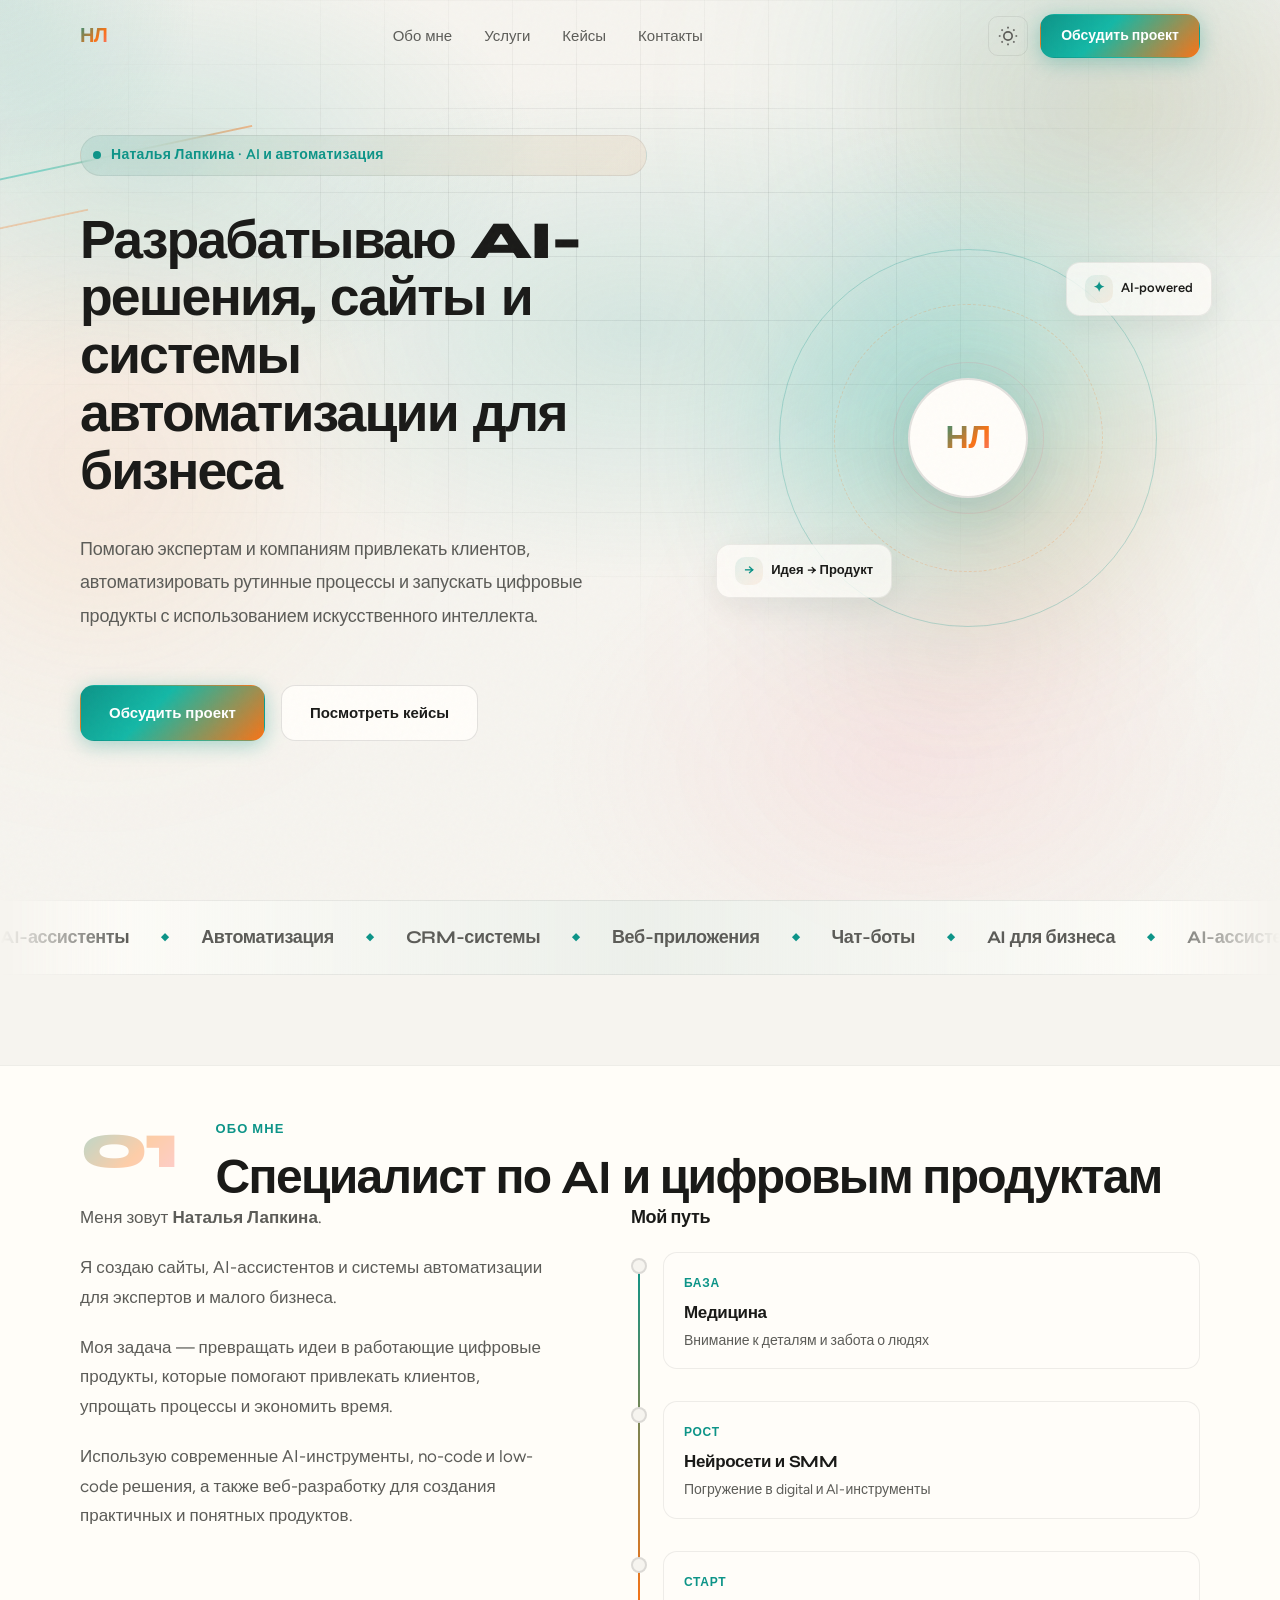
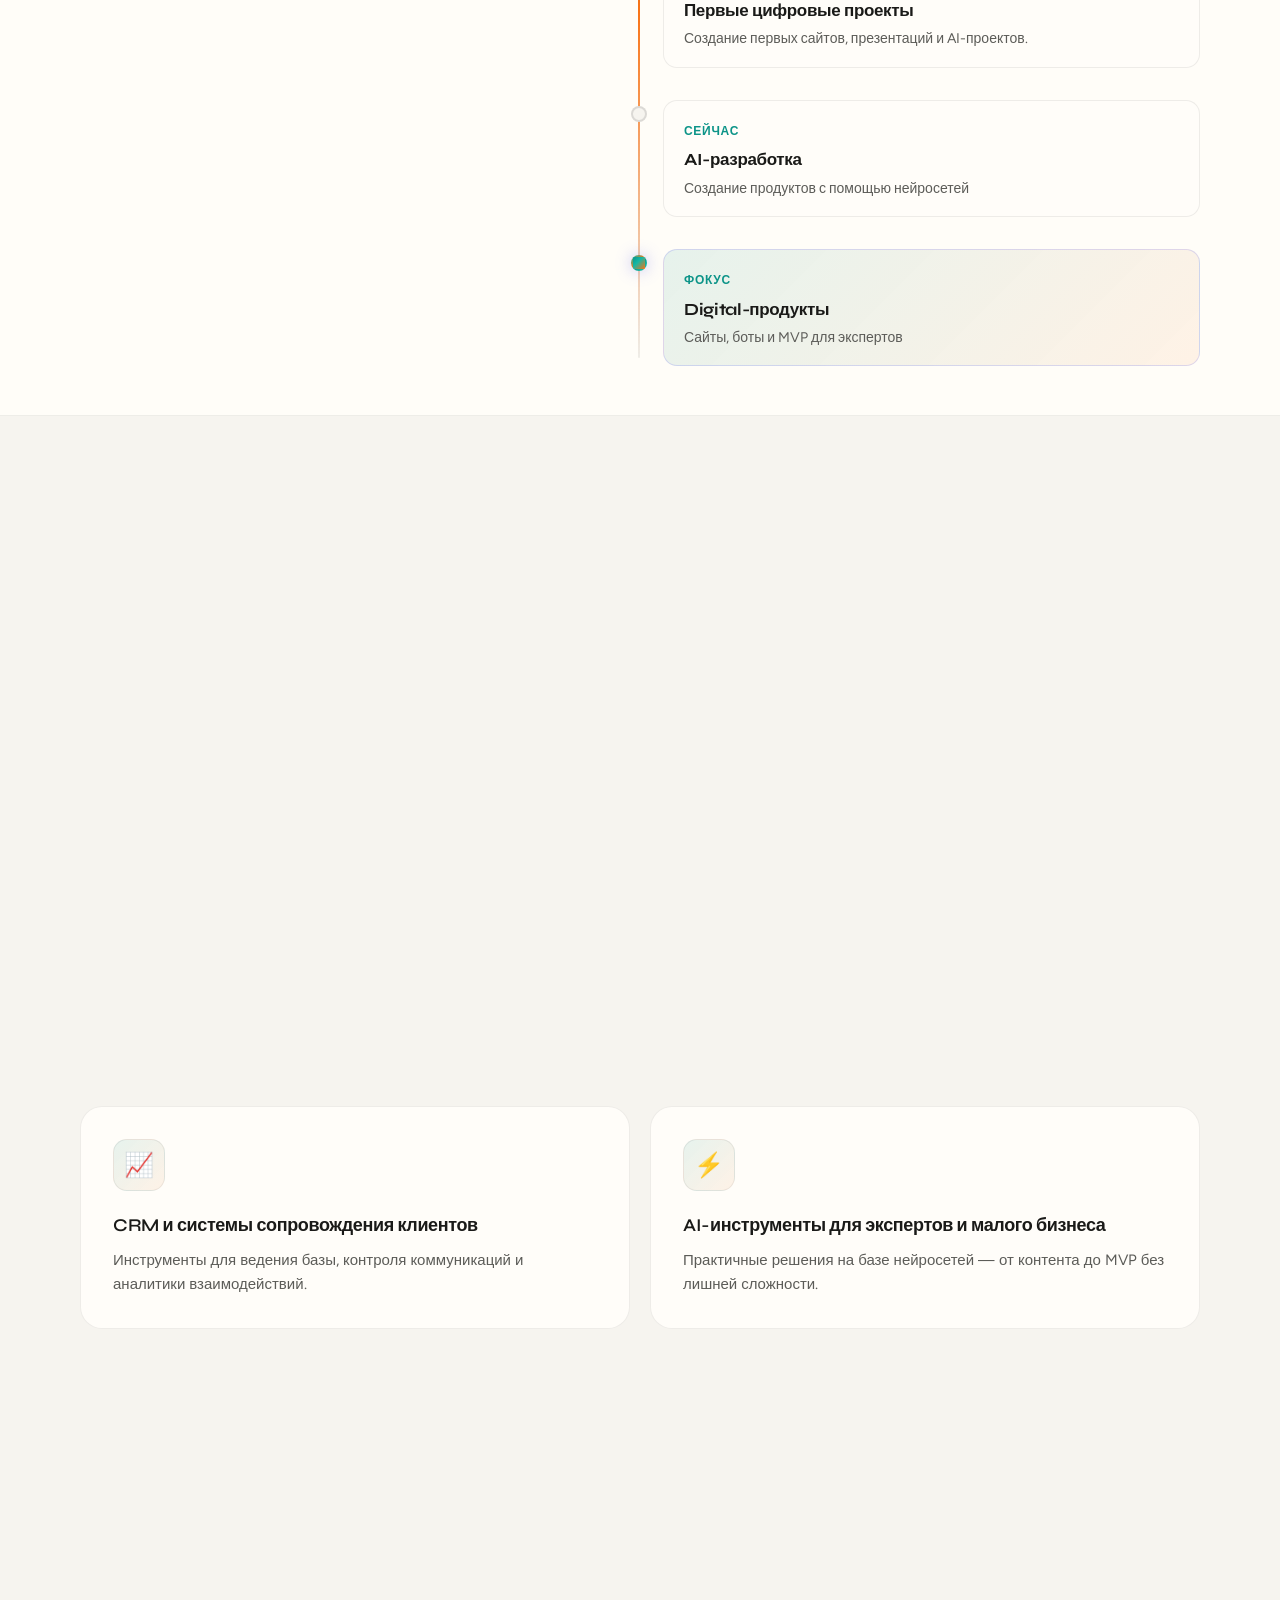
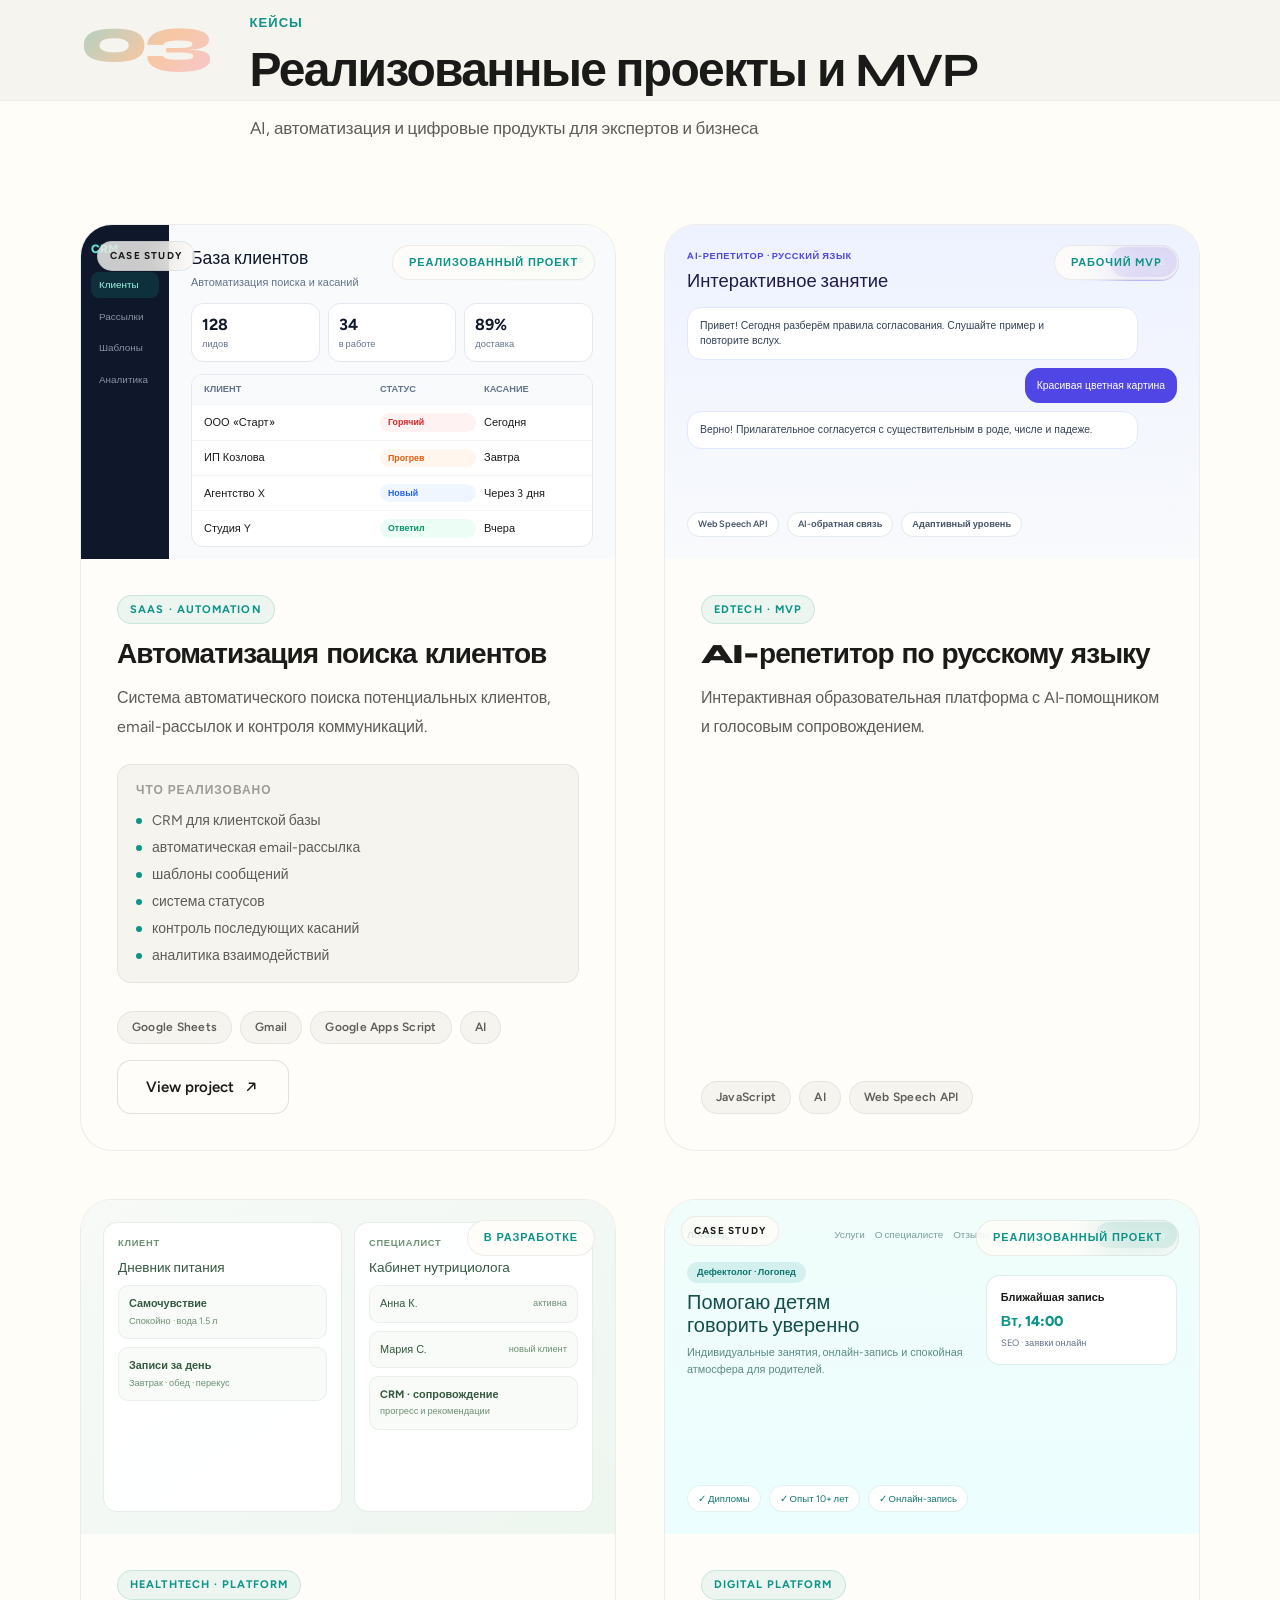
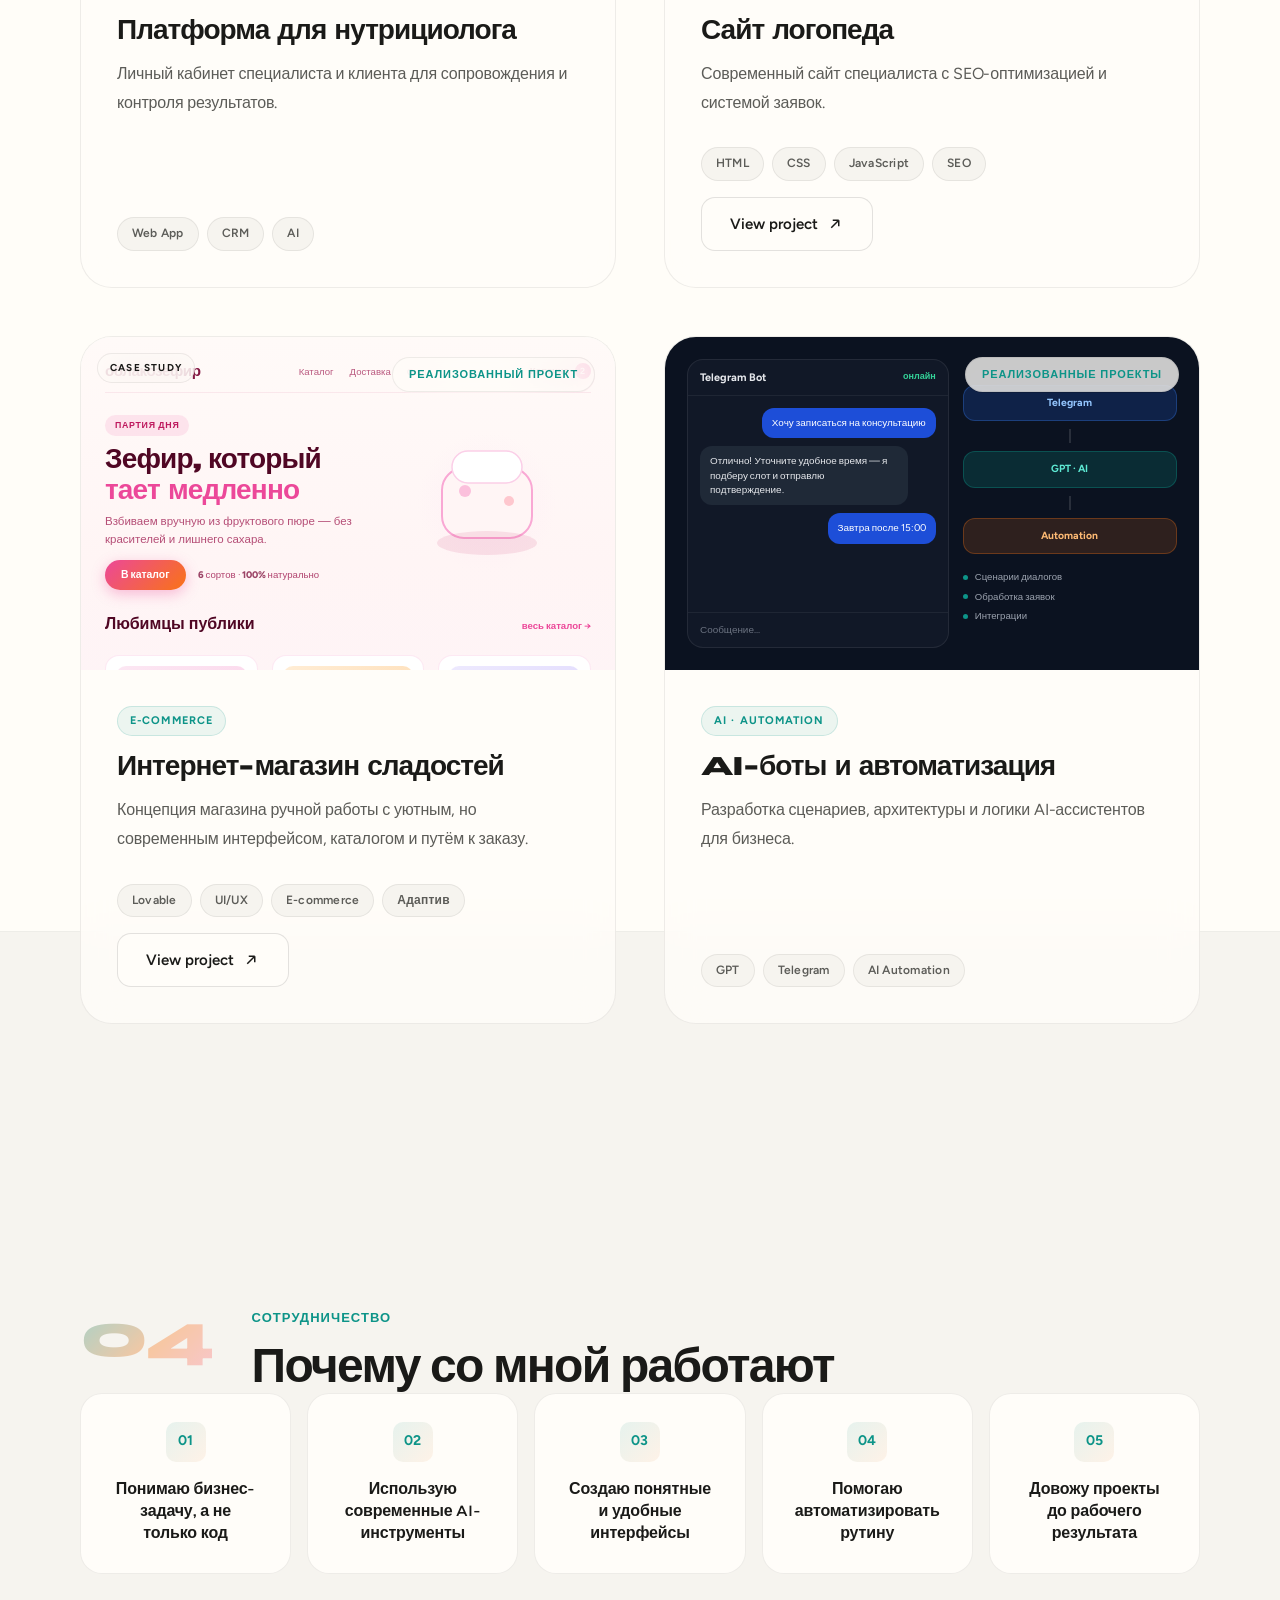
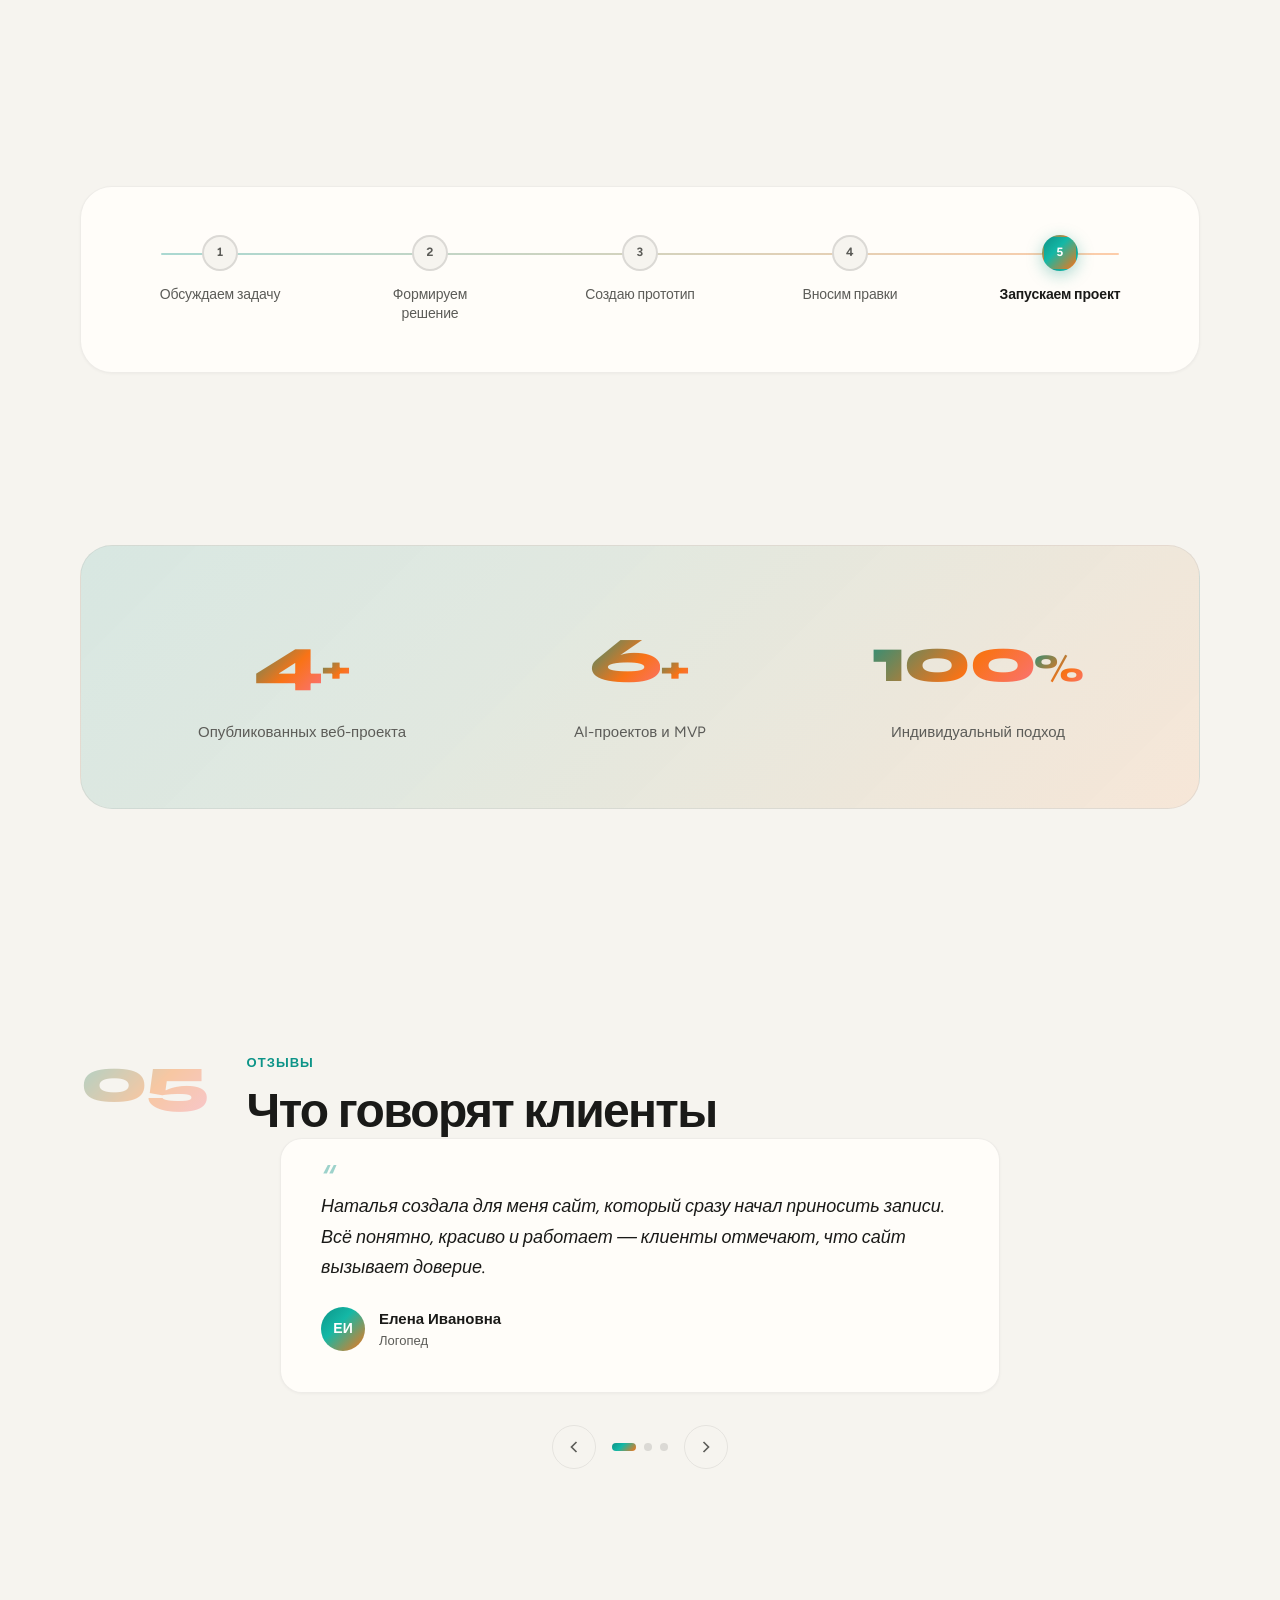
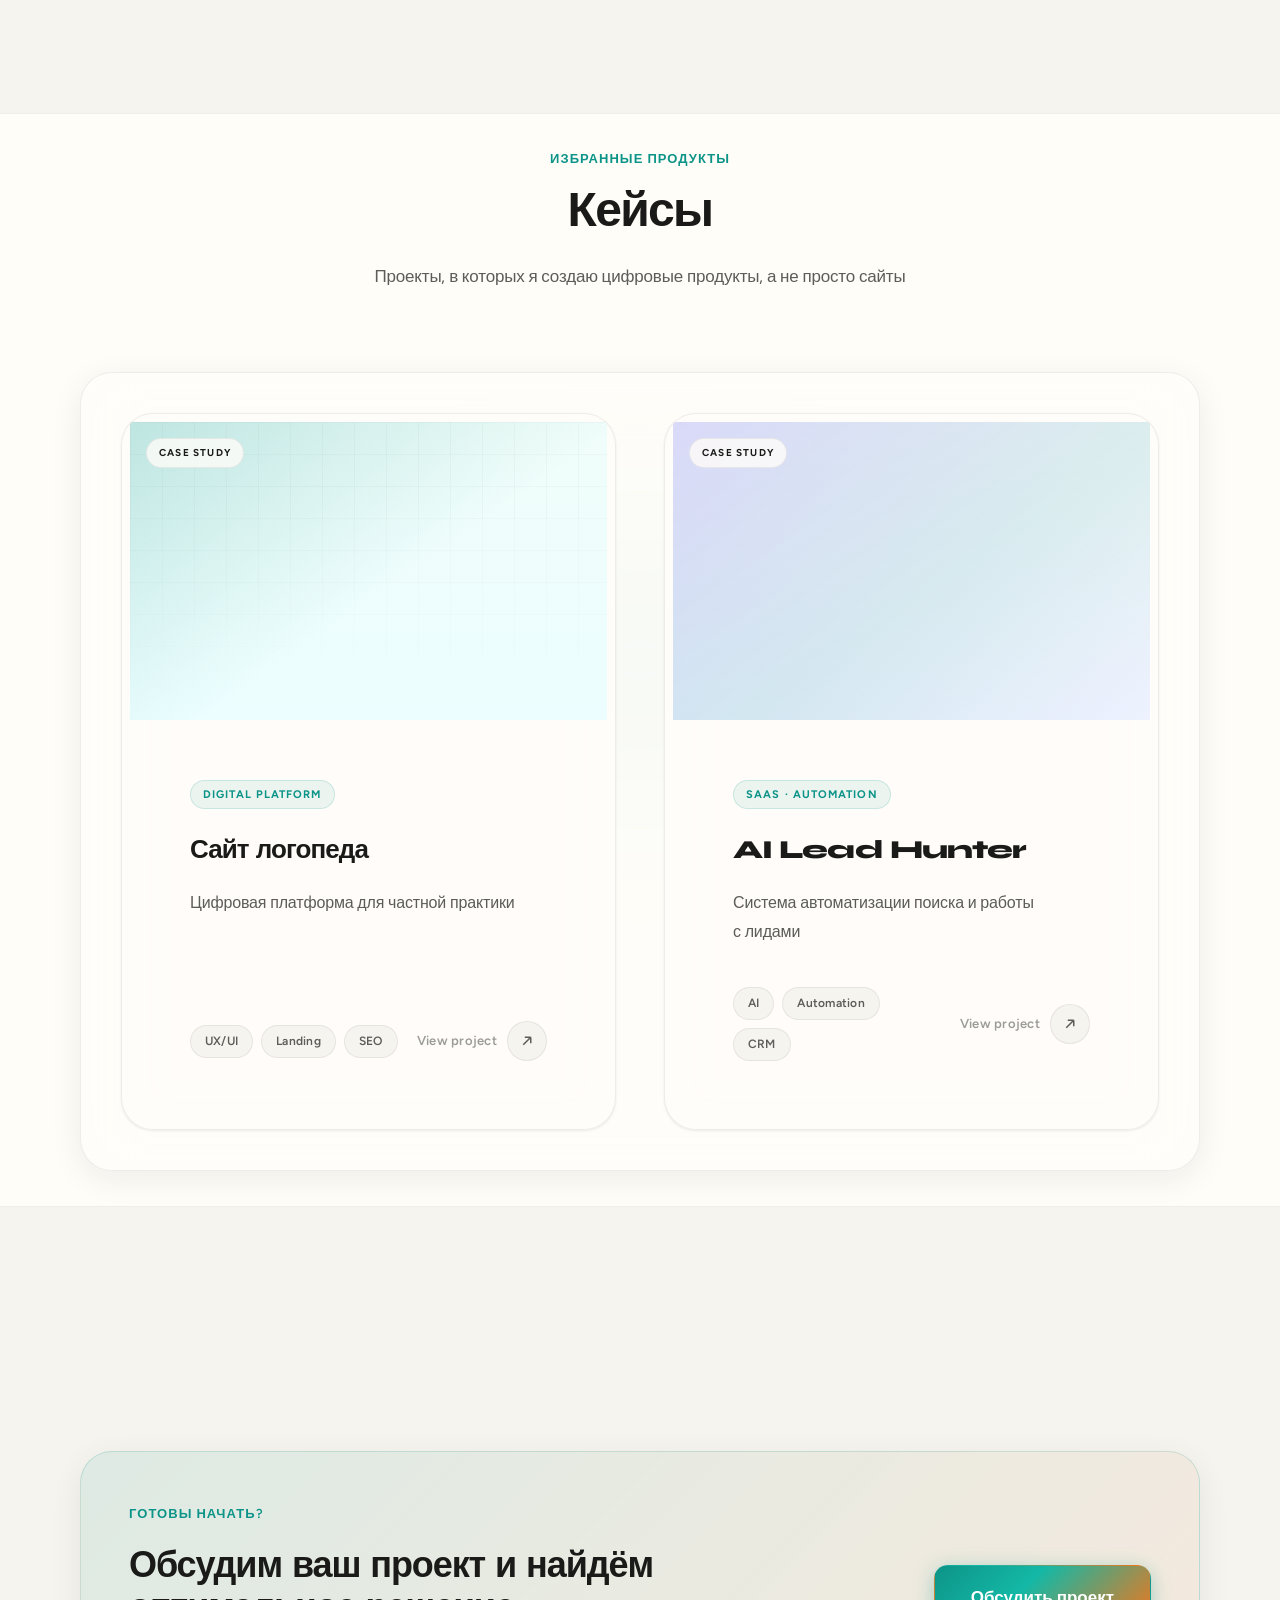
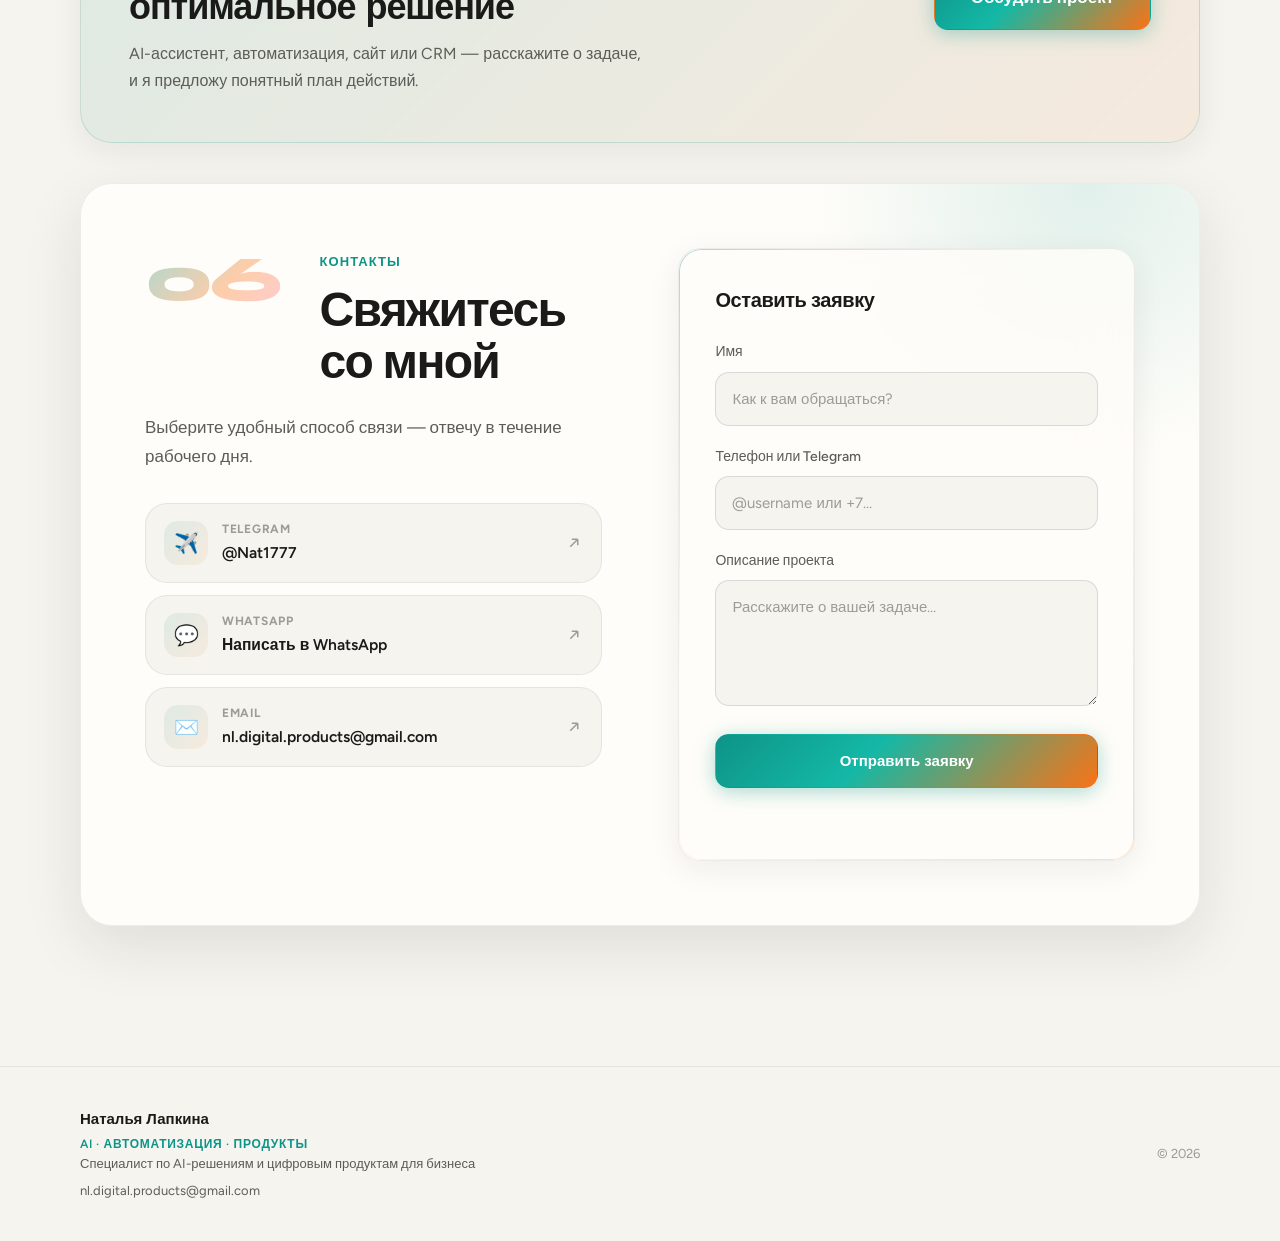
==== commit 109cddfa: "Update portfolio contact email" ====
--- a/index.html
+++ b/index.html
@@ -44,7 +44,7 @@
     "jobTitle": "Специалист по AI-решениям и автоматизации бизнеса",
     "description": "Разрабатываю AI-решения, сайты и системы автоматизации для экспертов и компаний.",
     "url": "https://natalialapkina.github.io/Portfolio/",
-    "email": "lapkinanatala819@gmail.com",
+    "email": "mailto:nl.digital.products@gmail.com",
     "sameAs": ["https://t.me/Nat1777"],
     "knowsAbout": ["AI-разработка", "Telegram-боты", "Веб-разработка", "MVP", "Автоматизация"]
   }
@@ -407,6 +407,7 @@
         <span class="footer__name">Наталья Лапкина</span>
         <span class="footer__tagline">AI · Автоматизация · Продукты</span>
         <span class="footer__role">Специалист по AI-решениям и цифровым продуктам для бизнеса</span>
+        <a href="mailto:nl.digital.products@gmail.com?subject=Project%20Inquiry" class="footer__email">nl.digital.products@gmail.com</a>
       </div>
       <p class="footer__copy">&copy; 2026</p>
     </div>
--- a/style.css
+++ b/style.css
@@ -3076,9 +3076,8 @@
   font-size: 0.975rem;
   font-weight: 600;
   color: var(--text);
-  overflow: hidden;
-  text-overflow: ellipsis;
-  white-space: nowrap;
+  overflow-wrap: anywhere;
+  word-break: break-word;
 }
 
 .contact-channel__arrow {
@@ -3248,8 +3247,18 @@
 }
 
 .footer__role {
+  display: block;
   font-size: 0.8125rem;
   color: var(--text-secondary);
+}
+
+.footer__email {
+  display: block;
+  margin-top: 6px;
+  font-size: 0.8125rem;
+  color: var(--text-secondary);
+  overflow-wrap: anywhere;
+  word-break: break-word;
 }
 
 .footer__copy {
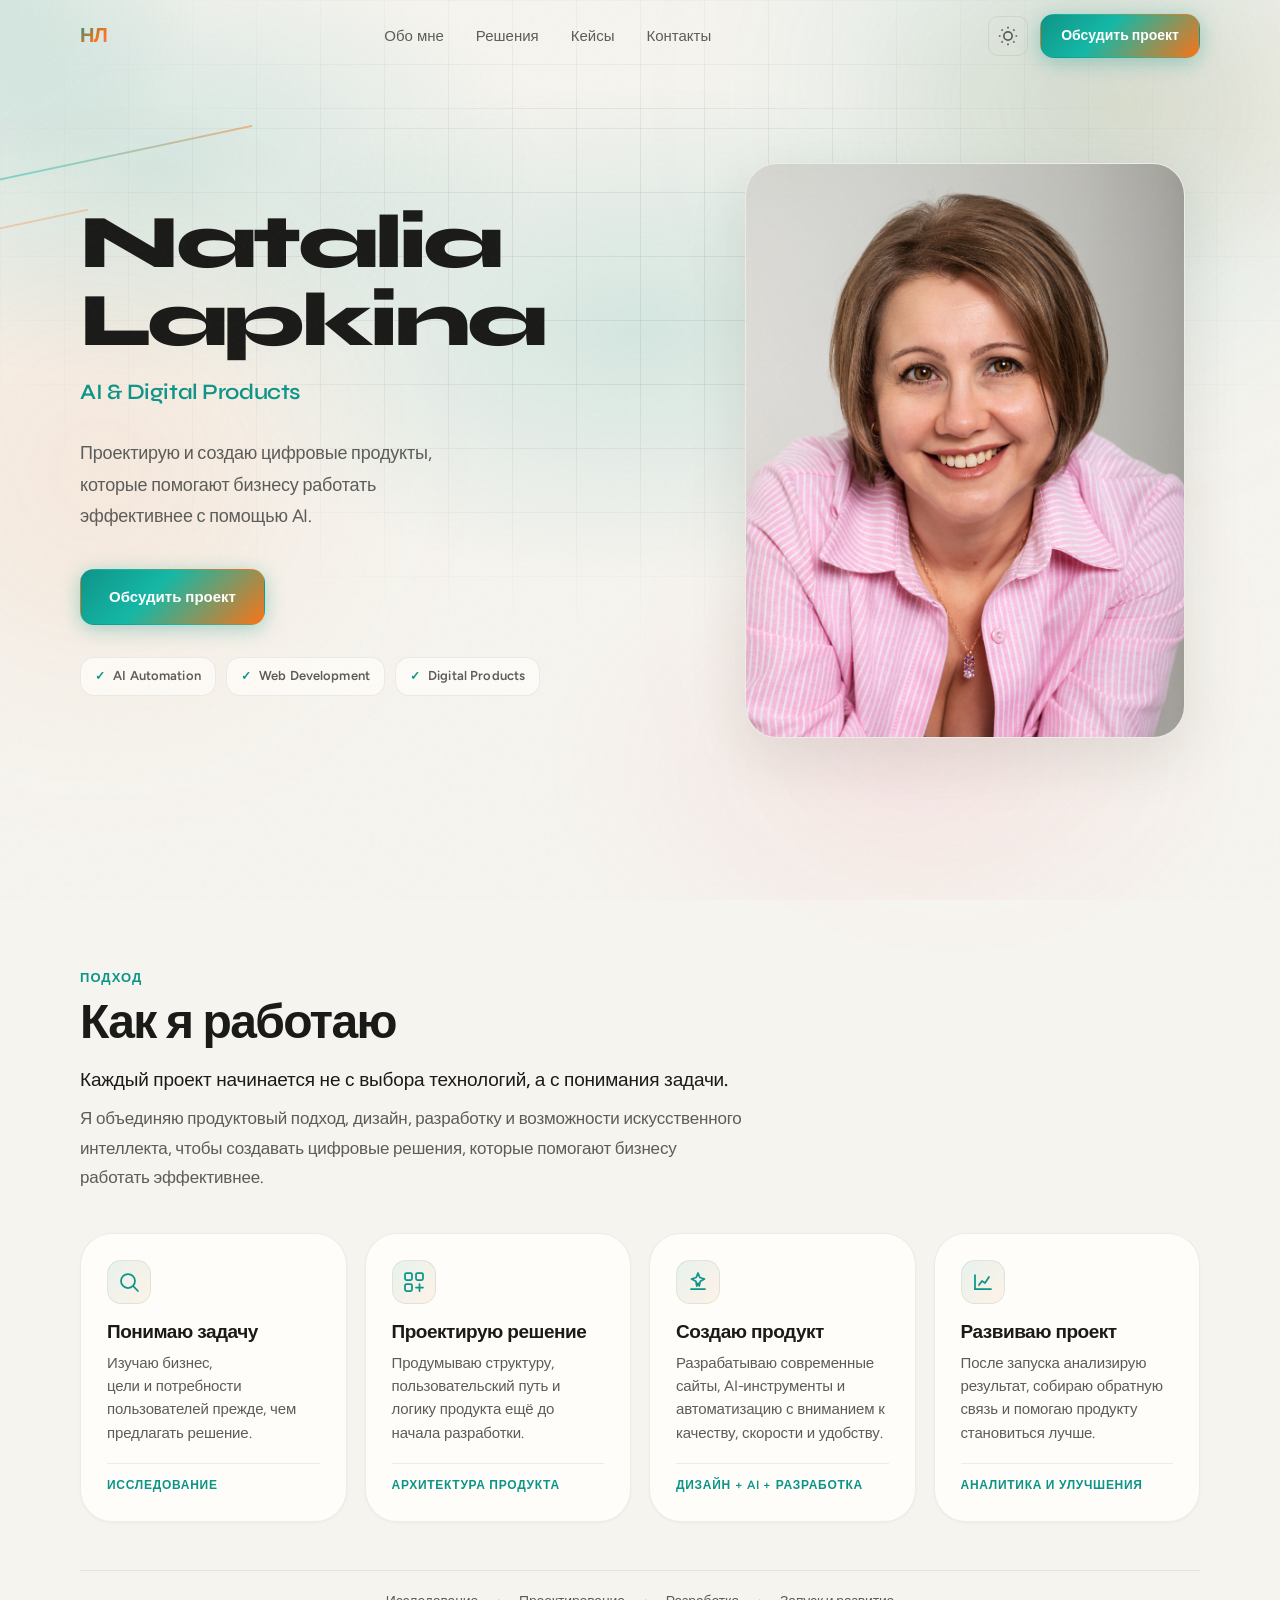
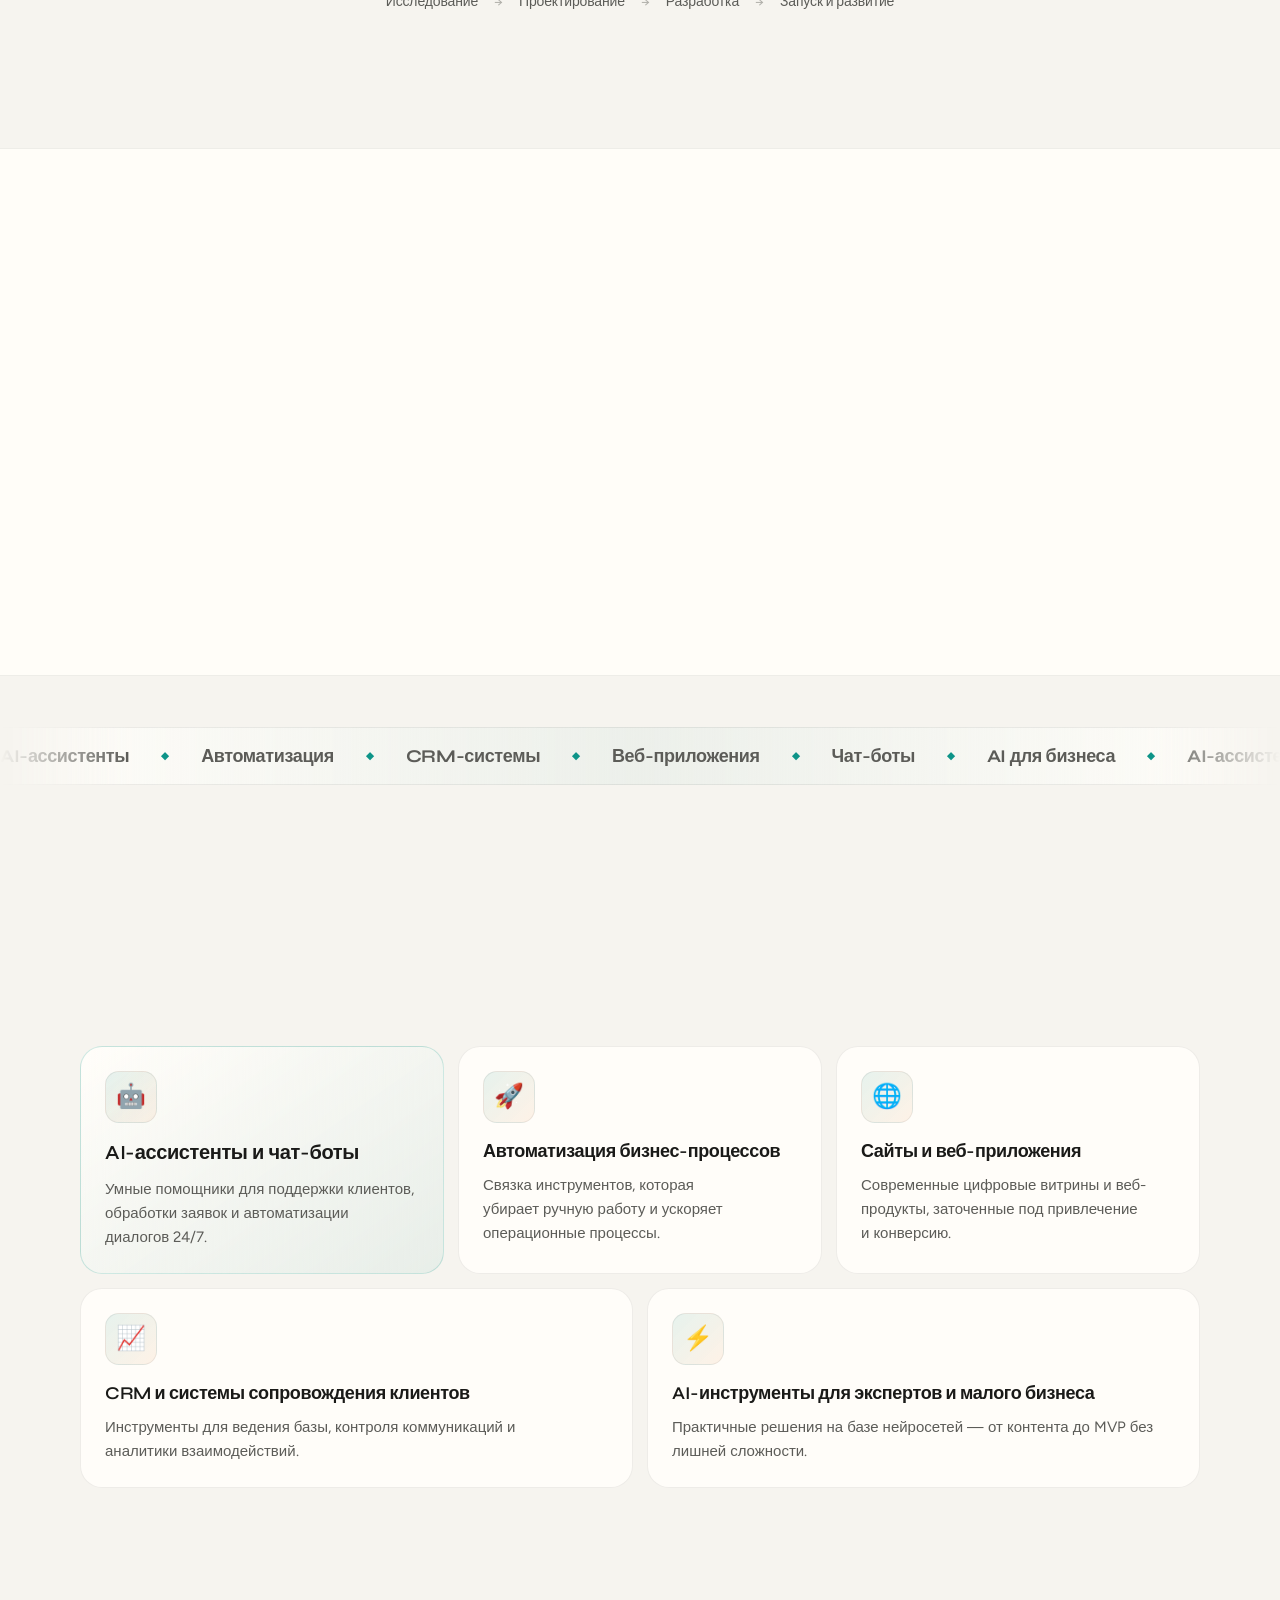
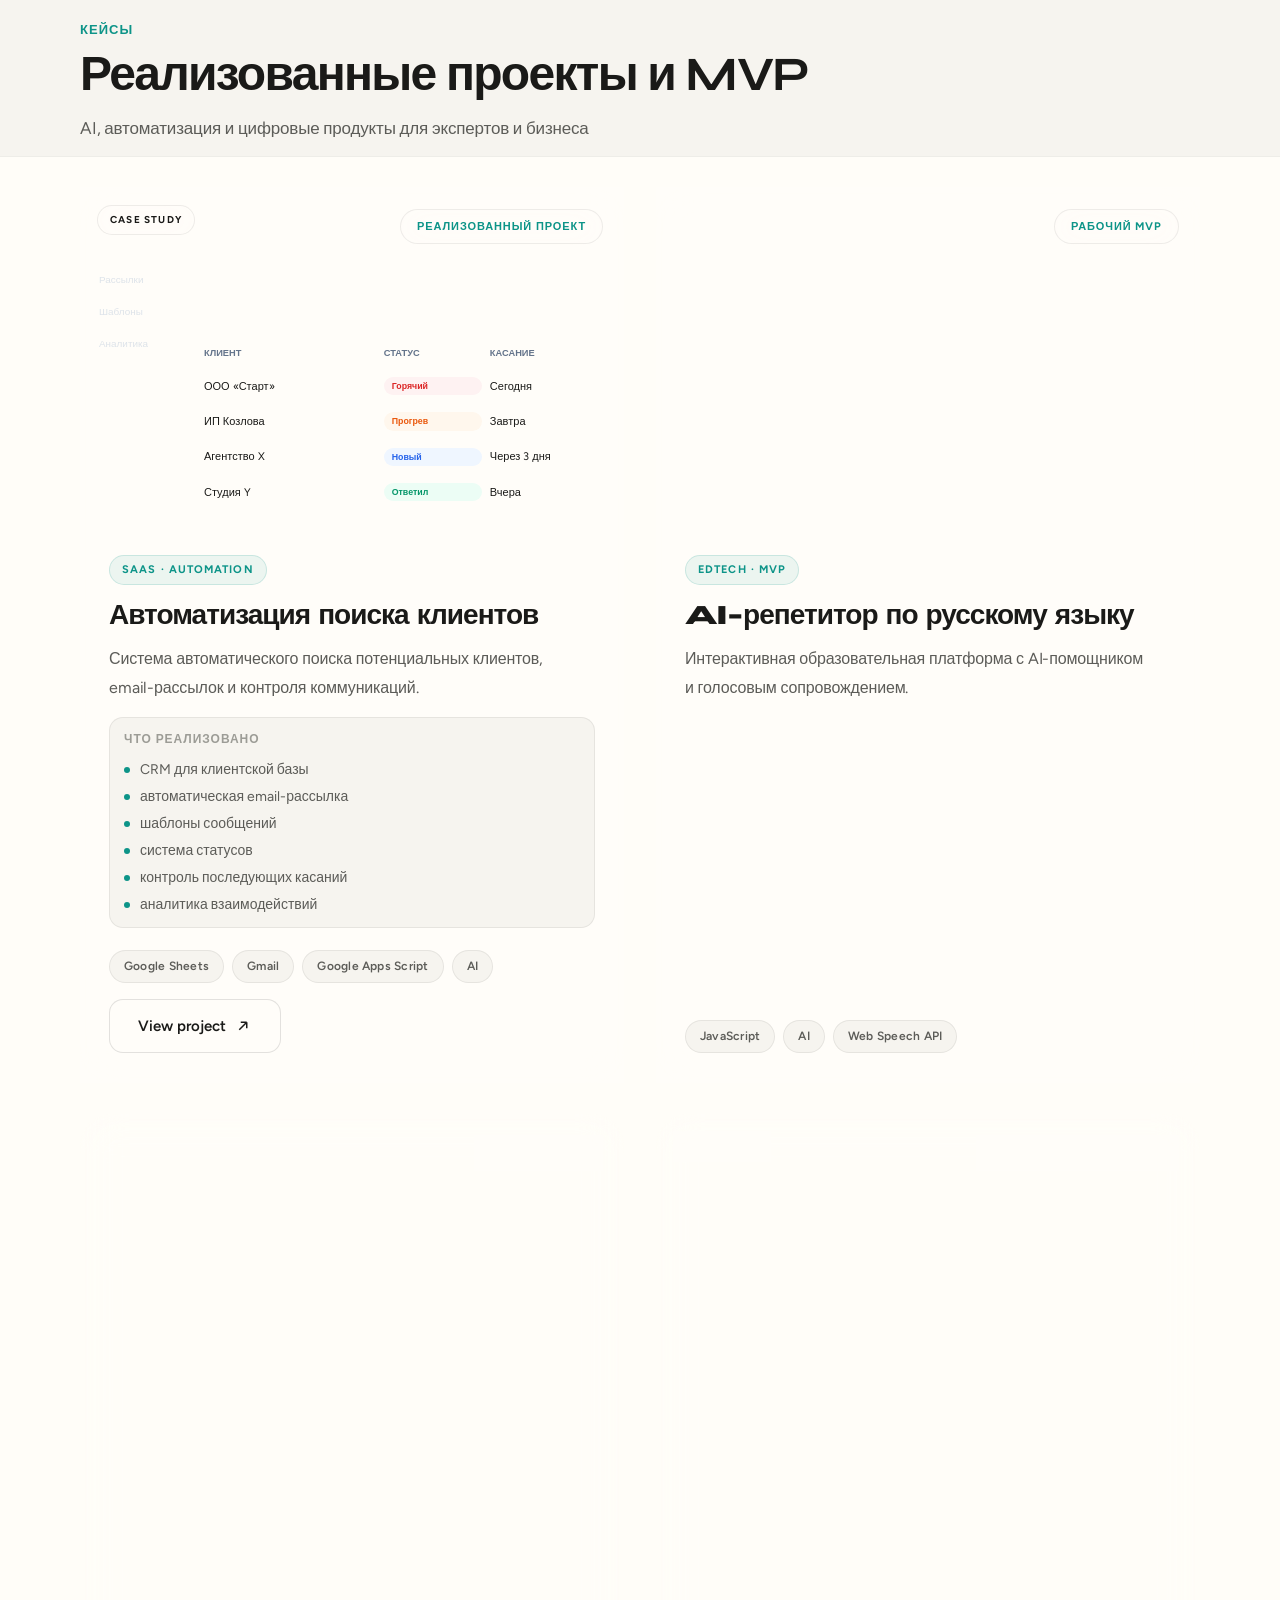
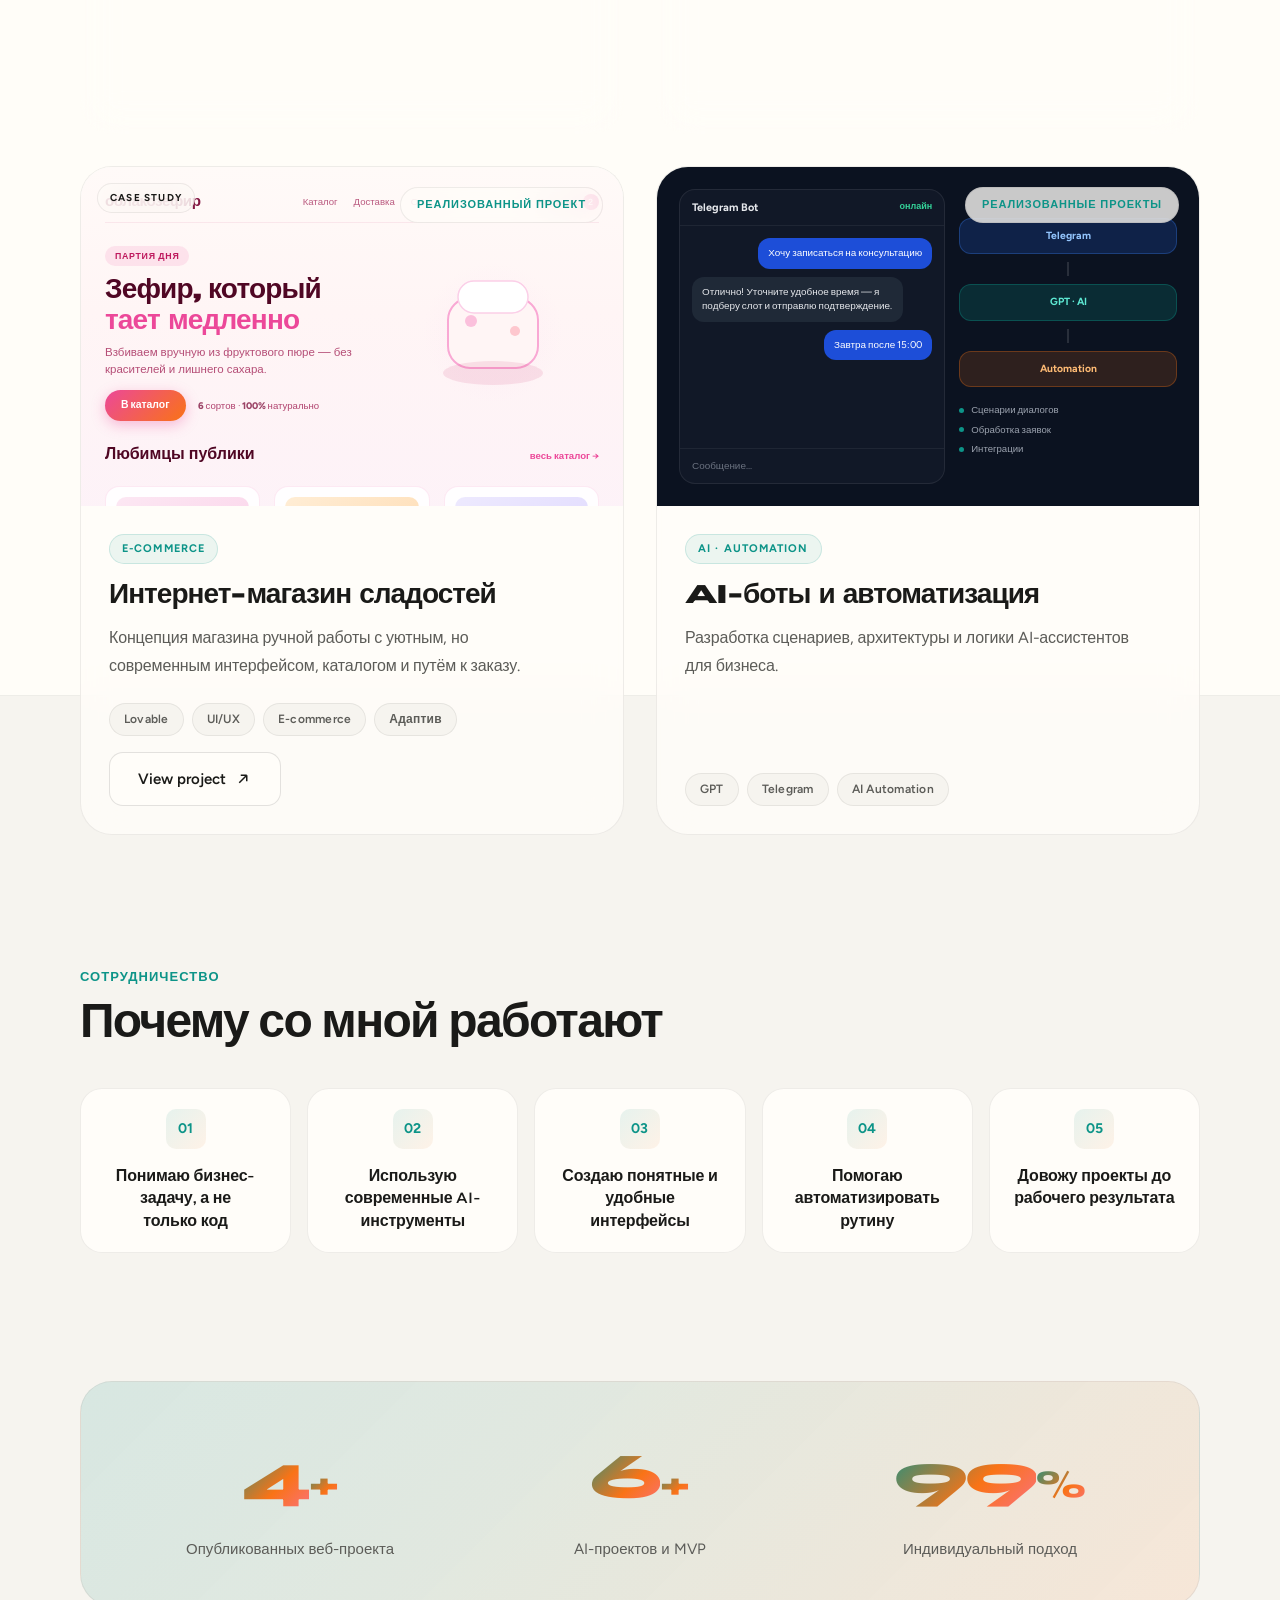
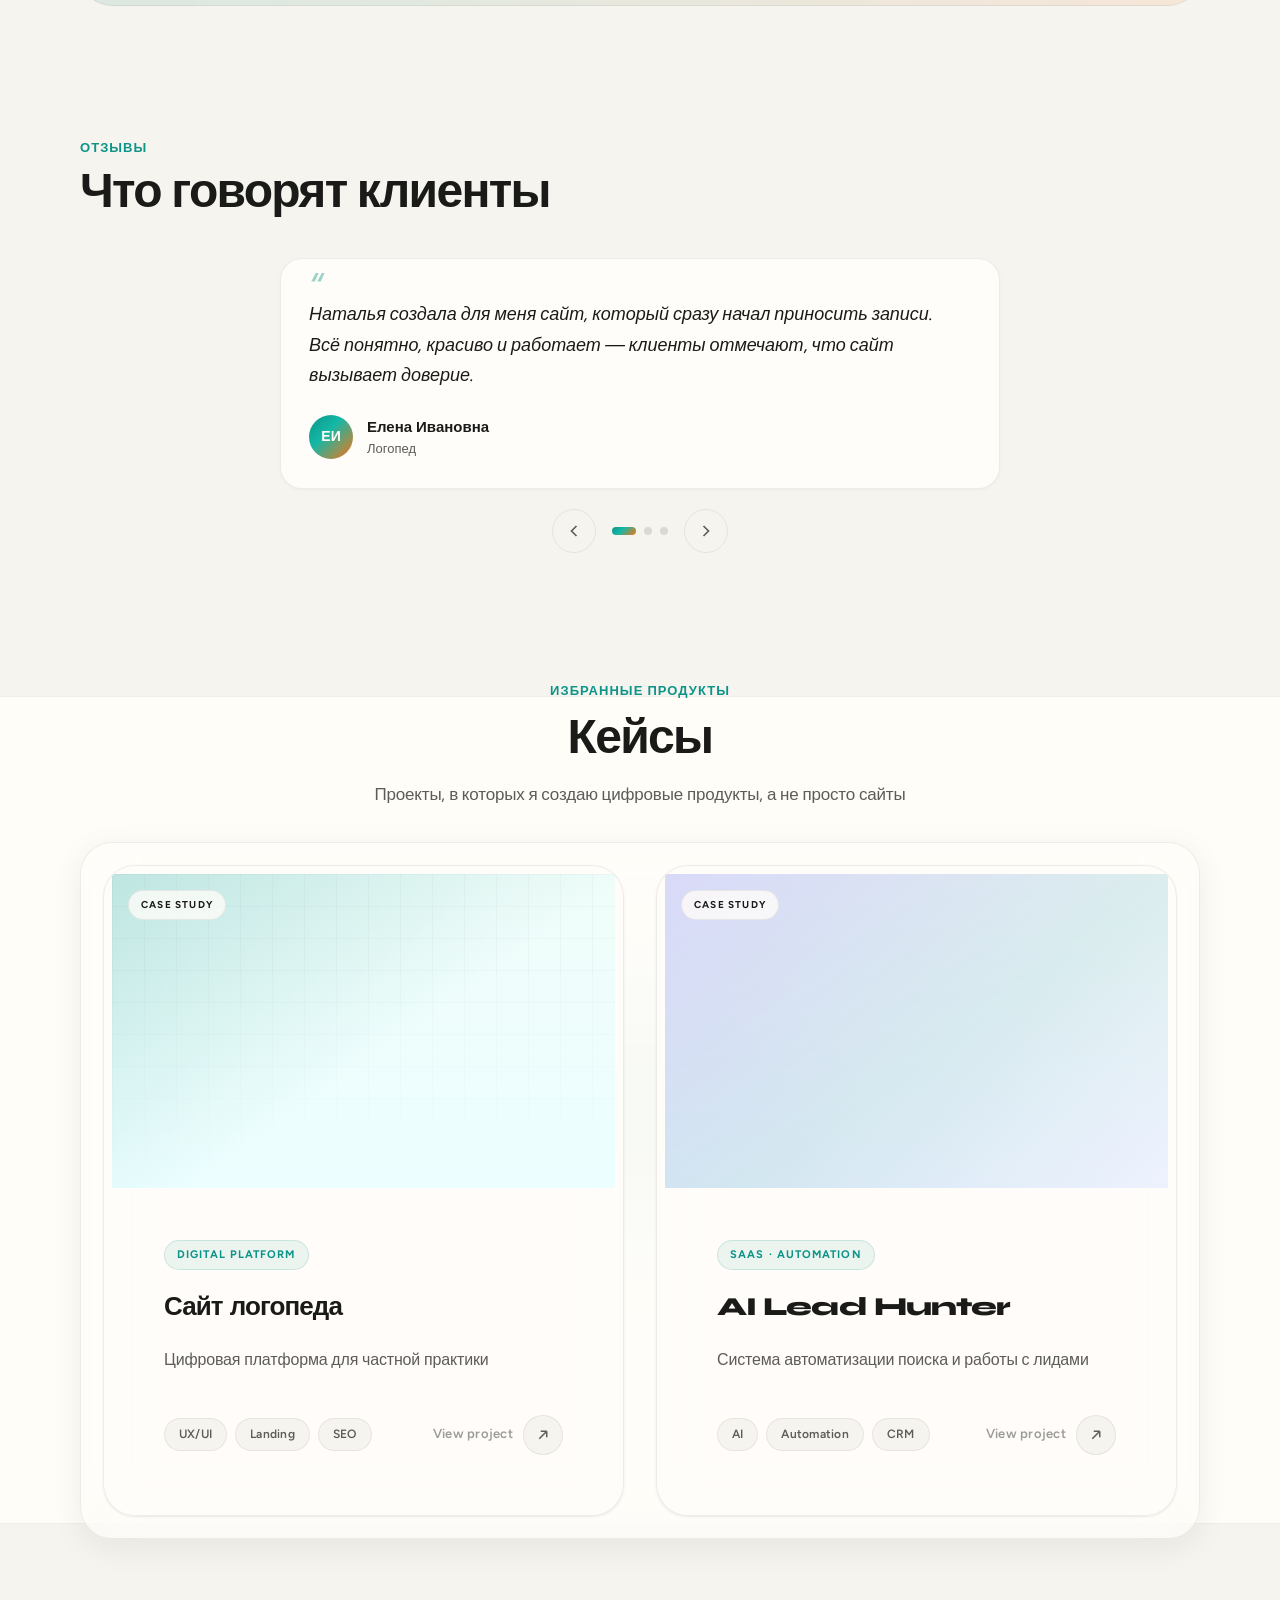
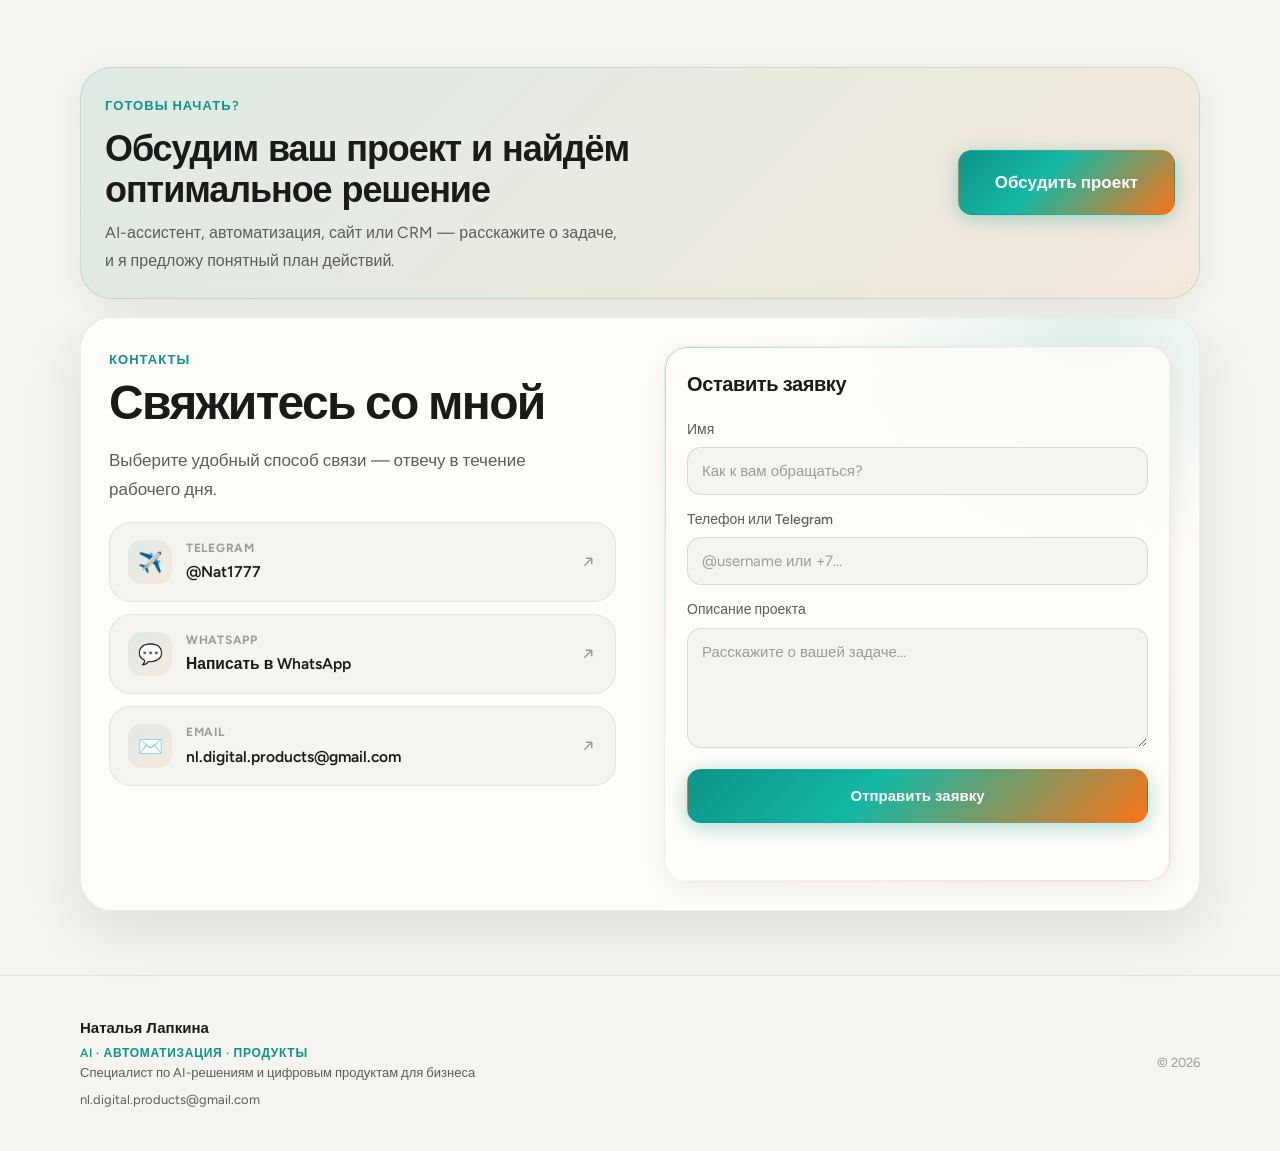
==== commit 4a06c9ba: "refactor: redesign portfolio sections and improve page flow" ====
--- a/index.html
+++ b/index.html
@@ -66,7 +66,7 @@
       <a href="#" class="nav__logo">НЛ</a>
       <ul class="nav__links" id="navLinks">
         <li><a href="#about" data-nav>Обо мне</a></li>
-        <li><a href="#services" data-nav>Услуги</a></li>
+        <li><a href="#solutions" data-nav>Решения</a></li>
         <li><a href="#portfolio" data-nav>Кейсы</a></li>
         <li><a href="#contact" data-nav>Контакты</a></li>
       </ul>
@@ -91,49 +91,152 @@
       <div class="hero__accent" aria-hidden="true"></div>
       <div class="container hero__grid">
         <div class="hero__content">
-          <p class="hero__eyebrow hero-animate" style="--i:0">
-            <span class="hero__eyebrow-dot"></span>
-            Наталья Лапкина · AI и автоматизация
-          </p>
-          <h1 class="hero__title hero-animate" style="--i:1">
-            <span class="hero__title-line hero__title-line--commercial">Разрабатываю AI-решения, сайты и системы автоматизации для бизнеса</span>
+          <h1 class="hero__title hero-animate" style="--i:0">
+            <span class="hero__name">Natalia Lapkina</span>
           </h1>
-          <p class="hero__text hero-animate" style="--i:2">Помогаю экспертам и компаниям привлекать клиентов, автоматизировать рутинные процессы и запускать цифровые продукты с использованием искусственного интеллекта.</p>
+          <p class="hero__subtitle hero-animate" style="--i:1">AI &amp; Digital Products</p>
+          <p class="hero__text hero-animate" style="--i:2">Проектирую и создаю цифровые продукты, которые помогают бизнесу работать эффективнее с помощью AI.</p>
           <div class="hero__actions hero-animate" style="--i:3">
             <a href="#contact" class="btn btn--primary magnetic nl-btn nl-btn--primary nl-btn--lg">Обсудить проект</a>
-            <a href="#portfolio" class="btn btn--ghost magnetic nl-btn nl-btn--ghost nl-btn--lg">Посмотреть кейсы</a>
-          </div>
+          </div>
+          <ul class="hero__badges hero-animate" style="--i:4" aria-label="Ключевые направления">
+            <li class="hero__badge"><span class="hero__badge-check" aria-hidden="true">✓</span> AI Automation</li>
+            <li class="hero__badge"><span class="hero__badge-check" aria-hidden="true">✓</span> Web Development</li>
+            <li class="hero__badge"><span class="hero__badge-check" aria-hidden="true">✓</span> Digital Products</li>
+          </ul>
         </div>
         <div class="hero__visual hero-animate" style="--i:2">
-          <div class="hero__orbit-wrap" id="heroOrbit">
-            <div class="hero__orbit-glow"></div>
-            <div class="hero__orbit-ring hero__orbit-ring--1"></div>
-            <div class="hero__orbit-ring hero__orbit-ring--2"></div>
-            <div class="hero__orbit-ring hero__orbit-ring--3"></div>
-            <div class="hero__orbit-core" id="heroCore">
-              <!-- Чтобы показать фото: укажите путь в HERO_CONFIG.portraitSrc в script.js -->
-              <img class="hero__portrait" id="heroPortrait" src="" alt="Наталья Лапкина" width="120" height="120" hidden>
-              <span class="hero__orbit-initials" id="heroInitials">НЛ</span>
-            </div>
-            <div class="hero__orbit-node hero__orbit-node--1"><span>AI</span></div>
-            <div class="hero__orbit-node hero__orbit-node--2"><span>Web</span></div>
-            <div class="hero__orbit-node hero__orbit-node--3"><span>Bot</span></div>
-            <div class="hero__orbit-node hero__orbit-node--4"><span>MVP</span></div>
-            <div class="hero__float-card hero__float-card--1">
-              <span class="hero__float-icon">✦</span>
-              <span>AI-powered</span>
-            </div>
-            <div class="hero__float-card hero__float-card--2">
-              <span class="hero__float-icon">→</span>
-              <span>Идея → Продукт</span>
-            </div>
-          </div>
-        </div>
-      </div>
-    </section>
-
-    <!-- Marquee -->
-    <div class="marquee" aria-hidden="true">
+          <div class="hero__portrait-frame has-portrait" id="heroPortraitFrame">
+            <div class="hero__portrait-glow" aria-hidden="true"></div>
+            <img
+              class="hero__portrait"
+              id="heroPortrait"
+              src="assets/images/hero/natalia-lapkina-hero.png?v=4"
+              alt="Natalia Lapkina"
+              width="640"
+              height="800"
+            >
+            <span class="hero__portrait-placeholder" id="heroInitials" hidden aria-hidden="true">NL</span>
+          </div>
+        </div>
+      </div>
+    </section>
+
+    <!-- How I Work -->
+    <section class="approach section" id="how-i-work" aria-labelledby="how-i-work-title">
+      <div class="container">
+        <div class="section-header approach__header reveal">
+          <div class="section-header__body">
+            <span class="section-label">Подход</span>
+            <h2 class="section-title" id="how-i-work-title">Как я работаю</h2>
+            <p class="section-desc approach__lead">Каждый проект начинается не с выбора технологий, а с понимания задачи.</p>
+            <p class="section-desc approach__text">Я объединяю продуктовый подход, дизайн, разработку и возможности искусственного интеллекта, чтобы создавать цифровые решения, которые помогают бизнесу работать эффективнее.</p>
+          </div>
+        </div>
+
+        <div class="approach__grid">
+          <article class="approach-card reveal" style="--i:0">
+            <div class="approach-card__icon" aria-hidden="true">
+              <svg width="24" height="24" viewBox="0 0 24 24" fill="none" stroke="currentColor" stroke-width="1.75" stroke-linecap="round" stroke-linejoin="round">
+                <circle cx="11" cy="11" r="7"/>
+                <path d="M21 21l-4.35-4.35"/>
+              </svg>
+            </div>
+            <h3 class="approach-card__title">Понимаю задачу</h3>
+            <p class="approach-card__desc">Изучаю бизнес, цели и потребности пользователей прежде, чем предлагать решение.</p>
+            <span class="approach-card__label">Исследование</span>
+          </article>
+
+          <article class="approach-card reveal" style="--i:1">
+            <div class="approach-card__icon" aria-hidden="true">
+              <svg width="24" height="24" viewBox="0 0 24 24" fill="none" stroke="currentColor" stroke-width="1.75" stroke-linecap="round" stroke-linejoin="round">
+                <rect x="3" y="3" width="7" height="7" rx="1.5"/>
+                <rect x="14" y="3" width="7" height="7" rx="1.5"/>
+                <rect x="3" y="14" width="7" height="7" rx="1.5"/>
+                <path d="M14 17.5h7M17.5 14v7"/>
+              </svg>
+            </div>
+            <h3 class="approach-card__title">Проектирую решение</h3>
+            <p class="approach-card__desc">Продумываю структуру, пользовательский путь и логику продукта ещё до начала разработки.</p>
+            <span class="approach-card__label">Архитектура продукта</span>
+          </article>
+
+          <article class="approach-card reveal" style="--i:2">
+            <div class="approach-card__icon" aria-hidden="true">
+              <svg width="24" height="24" viewBox="0 0 24 24" fill="none" stroke="currentColor" stroke-width="1.75" stroke-linecap="round" stroke-linejoin="round">
+                <path d="M12 3l1.8 4.5L18.5 9l-4.2 2.2L13.2 16 12 13.2 10.8 16l-.9-4.8L5.5 9l4.7-1.5L12 3z"/>
+                <path d="M5 19h14"/>
+              </svg>
+            </div>
+            <h3 class="approach-card__title">Создаю продукт</h3>
+            <p class="approach-card__desc">Разрабатываю современные сайты, AI-инструменты и автоматизацию с вниманием к качеству, скорости и удобству.</p>
+            <span class="approach-card__label">Дизайн + AI + Разработка</span>
+          </article>
+
+          <article class="approach-card reveal" style="--i:3">
+            <div class="approach-card__icon" aria-hidden="true">
+              <svg width="24" height="24" viewBox="0 0 24 24" fill="none" stroke="currentColor" stroke-width="1.75" stroke-linecap="round" stroke-linejoin="round">
+                <path d="M4 19V5"/>
+                <path d="M4 19h16"/>
+                <path d="M8 15l3-4 3 2 4-6"/>
+              </svg>
+            </div>
+            <h3 class="approach-card__title">Развиваю проект</h3>
+            <p class="approach-card__desc">После запуска анализирую результат, собираю обратную связь и помогаю продукту становиться лучше.</p>
+            <span class="approach-card__label">Аналитика и улучшения</span>
+          </article>
+        </div>
+
+        <ol class="approach-flow reveal reveal--delay" aria-label="Этапы работы">
+          <li class="approach-flow__step">Исследование</li>
+          <li class="approach-flow__step">Проектирование</li>
+          <li class="approach-flow__step">Разработка</li>
+          <li class="approach-flow__step">Запуск и развитие</li>
+        </ol>
+      </div>
+    </section>
+
+    <!-- Value / About -->
+    <section class="about section section--band" id="about" aria-labelledby="about-title">
+      <div class="container">
+        <div class="section-header section-header--editorial about__header reveal">
+          <div class="section-header__body">
+            <span class="section-label">Ценность</span>
+            <h2 class="section-title" id="about-title">Создаю цифровые продукты, которые решают задачи бизнеса</h2>
+            <p class="section-desc about__lead">Помогаю экспертам и компаниям превращать идеи в современные цифровые продукты — понятные пользователям и полезные для бизнеса.</p>
+          </div>
+        </div>
+
+        <div class="about__grid">
+          <article class="about-card reveal" style="--i:0">
+            <div class="about-card__icon" aria-hidden="true">🎯</div>
+            <h3 class="about-card__title">Начинаю с задачи</h3>
+            <p class="about-card__desc">Каждый проект начинается с понимания бизнеса, целей и потребностей пользователей.</p>
+          </article>
+
+          <article class="about-card reveal" style="--i:1">
+            <div class="about-card__icon" aria-hidden="true">⚡</div>
+            <h3 class="about-card__title">Использую возможности AI</h3>
+            <p class="about-card__desc">Применяю AI там, где он действительно ускоряет работу и повышает качество результата.</p>
+          </article>
+
+          <article class="about-card reveal" style="--i:2">
+            <div class="about-card__icon" aria-hidden="true">🧩</div>
+            <h3 class="about-card__title">Проектирую до разработки</h3>
+            <p class="about-card__desc">Сначала продумываю структуру и пользовательский сценарий, затем приступаю к реализации.</p>
+          </article>
+
+          <article class="about-card reveal" style="--i:3">
+            <div class="about-card__icon" aria-hidden="true">📈</div>
+            <h3 class="about-card__title">Думаю о будущем продукта</h3>
+            <p class="about-card__desc">После запуска анализирую результат и помогаю продукту развиваться.</p>
+          </article>
+        </div>
+      </div>
+    </section>
+
+    <!-- Marquee — bridge before Solutions -->
+    <div class="marquee marquee--bridge" aria-hidden="true">
       <div class="marquee__track">
         <span>AI-ассистенты</span><span class="marquee__dot">◆</span>
         <span>Автоматизация</span><span class="marquee__dot">◆</span>
@@ -150,40 +253,12 @@
       </div>
     </div>
 
-    <!-- About -->
-    <section class="about section section--band" id="about">
+    <!-- Solutions -->
+    <section class="services section" id="solutions">
       <div class="container">
         <div class="section-header section-header--editorial reveal">
-          <span class="section-num" aria-hidden="true">01</span>
-          <div class="section-header__body">
-            <span class="section-label">Обо мне</span>
-            <h2 class="section-title">Специалист по AI и цифровым продуктам</h2>
-          </div>
-        </div>
-        <div class="about__grid">
-          <div class="about__text reveal">
-            <p>Меня зовут <strong>Наталья Лапкина</strong>.</p>
-            <p>Я создаю сайты, AI-ассистентов и системы автоматизации для экспертов и малого бизнеса.</p>
-            <p>Моя задача — превращать идеи в работающие цифровые продукты, которые помогают привлекать клиентов, упрощать процессы и экономить время.</p>
-            <p>Использую современные AI-инструменты, no-code и low-code решения, а также веб-разработку для создания практичных и понятных продуктов.</p>
-          </div>
-          <div class="timeline-wrap reveal reveal--delay">
-            <h3 class="timeline__heading">Мой путь</h3>
-            <div class="timeline" id="timeline">
-              <!-- Populated by JS -->
-            </div>
-          </div>
-        </div>
-      </div>
-    </section>
-
-    <!-- Services -->
-    <section class="services section" id="services">
-      <div class="container">
-        <div class="section-header section-header--editorial reveal">
-          <span class="section-num" aria-hidden="true">02</span>
-          <div class="section-header__body">
-            <span class="section-label">Что я создаю</span>
+          <div class="section-header__body">
+            <span class="section-label">Решения</span>
             <h2 class="section-title">Цифровые решения под задачи бизнеса</h2>
             <p class="section-desc">От AI-ассистентов до CRM — инструменты, которые работают на результат</p>
           </div>
@@ -198,7 +273,6 @@
     <section class="portfolio section section--band portfolio--agency" id="portfolio">
       <div class="container">
         <div class="section-header section-header--editorial reveal">
-          <span class="section-num" aria-hidden="true">03</span>
           <div class="section-header__body">
             <span class="section-label">Кейсы</span>
             <h2 class="section-title">Реализованные проекты и MVP</h2>
@@ -215,22 +289,12 @@
     <section class="why section" id="why">
       <div class="container">
         <div class="section-header section-header--editorial reveal">
-          <span class="section-num" aria-hidden="true">04</span>
           <div class="section-header__body">
             <span class="section-label">Сотрудничество</span>
             <h2 class="section-title">Почему со мной работают</h2>
           </div>
         </div>
         <div class="why__grid" id="whyGrid">
-          <!-- Populated by JS -->
-        </div>
-      </div>
-    </section>
-
-    <!-- Process -->
-    <section class="process section" id="process">
-      <div class="container">
-        <div class="process-linear reveal" id="processLinear">
           <!-- Populated by JS -->
         </div>
       </div>
@@ -260,7 +324,6 @@
     <section class="testimonials section" id="testimonials">
       <div class="container">
         <div class="section-header section-header--editorial reveal">
-          <span class="section-num" aria-hidden="true">05</span>
           <div class="section-header__body">
             <span class="section-label">Отзывы</span>
             <h2 class="section-title">Что говорят клиенты</h2>
@@ -362,7 +425,6 @@
           <div class="contact__grid">
             <div class="contact__info reveal">
               <div class="section-header section-header--editorial section-header--compact">
-                <span class="section-num" aria-hidden="true">06</span>
                 <div class="section-header__body">
                   <span class="section-label">Контакты</span>
                   <h2 class="section-title">Свяжитесь со мной</h2>
--- a/style.css
+++ b/style.css
@@ -1,13 +1,13 @@
-/* ============================================
-   Design System — Наталья Лапкина Portfolio 2026
-   Inspired by Apple · Linear · Notion · Stripe
+﻿/* ============================================
+   Design System вЂ” РќР°С‚Р°Р»СЊСЏ Р›Р°РїРєРёРЅР° Portfolio 2026
+   Inspired by Apple В· Linear В· Notion В· Stripe
    ============================================ */
 
 :root {
   --font-display: 'Syne', sans-serif;
   --font: 'Figtree', -apple-system, BlinkMacSystemFont, 'Segoe UI', sans-serif;
 
-  /* Light theme — editorial warm studio */
+  /* Light theme вЂ” editorial warm studio */
   --bg: #f6f4ef;
   --bg-elevated: #fffdf9;
   --bg-band: rgba(255, 253, 249, 0.92);
@@ -37,7 +37,7 @@
 
   --header-height: 72px;
   --container: 1200px;
-  --section-gap: clamp(80px, 12vw, 140px);
+  --section-gap: clamp(40px, 5vw, 72px);
 
   --ease-out: cubic-bezier(0.16, 1, 0.3, 1);
   --ease-spring: cubic-bezier(0.34, 1.56, 0.64, 1);
@@ -45,8 +45,8 @@
   --motion-fast: 300ms;
   --motion-base: 450ms;
   --motion-slow: 600ms;
-  --reveal-y: 20px;
-  --space-card: clamp(28px, 3.5vw, 36px);
+  --reveal-y: 16px;
+  --space-card: clamp(22px, 2.5vw, 28px);
   --shadow-premium: 0 24px 64px rgba(13, 148, 136, 0.1), 0 8px 24px rgba(26, 26, 24, 0.05);
   --shadow-glow-case: 0 0 0 1px rgba(13, 148, 136, 0.12), 0 20px 56px rgba(13, 148, 136, 0.18);
   --shadow-agency-hover: 0 0 0 1px rgba(13, 148, 136, 0.2), 0 0 48px rgba(13, 148, 136, 0.14), 0 32px 72px rgba(26, 26, 24, 0.08);
@@ -225,7 +225,7 @@
   letter-spacing: 0.08em;
   text-transform: uppercase;
   color: var(--accent-1);
-  margin-bottom: 12px;
+  margin-bottom: 8px;
 }
 
 .section-title {
@@ -238,7 +238,7 @@
 }
 
 .section-desc {
-  margin-top: 16px;
+  margin-top: 12px;
   font-size: 1.0625rem;
   color: var(--text-secondary);
   max-width: 540px;
@@ -252,27 +252,11 @@
 }
 
 .section-header--editorial {
-  display: grid;
-  grid-template-columns: auto 1fr;
-  gap: clamp(20px, 4vw, 40px);
-  align-items: start;
-}
-
-.section-header--compact { margin-bottom: 24px; }
-
-.section-num {
-  font-family: var(--font-display);
-  font-size: clamp(2.5rem, 5vw, 4rem);
-  font-weight: 800;
-  line-height: 1;
-  letter-spacing: -0.05em;
-  background: var(--gradient-text);
-  -webkit-background-clip: text;
-  -webkit-text-fill-color: transparent;
-  background-clip: text;
-  opacity: 0.35;
-  user-select: none;
-}
+  display: block;
+  margin-bottom: clamp(28px, 3.5vw, 40px);
+}
+
+.section-header--compact { margin-bottom: 16px; }
 
 .section--band {
   position: relative;
@@ -529,9 +513,9 @@
 
 /* Hero — agency product landing */
 .hero--agency {
-  min-height: min(100vh, 920px);
+  min-height: min(100vh, 860px);
   padding-top: calc(var(--header-height) + clamp(24px, 4vw, 48px));
-  padding-bottom: clamp(48px, 8vw, 96px);
+  padding-bottom: clamp(40px, 6vw, 72px);
 }
 
 .hero__glow {
@@ -565,13 +549,17 @@
 .hero--agency .hero__grid {
   position: relative;
   z-index: 1;
-  gap: clamp(48px, 7vw, 96px);
+  grid-template-columns: minmax(0, 1.25fr) minmax(0, 1fr);
+  gap: clamp(32px, 5vw, 64px);
+  align-items: center;
 }
 
 .hero--agency .hero__content {
   display: flex;
   flex-direction: column;
-  gap: 4px;
+  align-items: flex-start;
+  gap: 0;
+  max-width: 36rem;
 }
 
 .hero-animate {
@@ -585,26 +573,25 @@
   to { opacity: 1; transform: translateY(0); }
 }
 
-.hero--agency .hero__eyebrow {
-  margin-bottom: clamp(24px, 3vw, 32px);
-  backdrop-filter: blur(12px);
-  -webkit-backdrop-filter: blur(12px);
-}
-
 .hero--agency .hero__title {
+  margin-bottom: clamp(12px, 2vw, 16px);
+}
+
+.hero--agency .hero__subtitle {
   margin-bottom: clamp(20px, 3vw, 28px);
 }
 
 .hero--agency .hero__text {
-  font-size: clamp(1.0625rem, 1.8vw, 1.125rem);
-  line-height: 1.85;
+  font-size: clamp(1.0625rem, 1.6vw, 1.125rem);
+  line-height: 1.75;
   letter-spacing: -0.01em;
-  margin-bottom: clamp(36px, 5vw, 48px);
-  max-width: 54ch;
+  margin-bottom: clamp(28px, 4vw, 36px);
+  max-width: 34ch;
 }
 
 .hero--agency .hero__actions {
   gap: 16px;
+  margin-bottom: clamp(24px, 3.5vw, 32px);
 }
 
 .hero__accent {
@@ -641,86 +628,40 @@
 
 .hero__grid {
   display: grid;
-  grid-template-columns: 1.1fr 0.9fr;
+  grid-template-columns: 1.15fr 0.9fr;
   gap: clamp(40px, 6vw, 80px);
   align-items: center;
 }
 
-.hero__eyebrow {
-  display: inline-flex;
-  align-items: center;
-  gap: 10px;
-  font-size: 0.875rem;
+.hero__title {
+  display: flex;
+  flex-direction: column;
+  margin: 0;
+}
+
+.hero__name {
+  font-family: var(--font-display);
+  font-size: clamp(2.75rem, 6.5vw, 4.75rem);
+  font-weight: 800;
+  letter-spacing: -0.045em;
+  line-height: 1.02;
+  color: var(--text);
+}
+
+.hero__subtitle {
+  margin: 0;
+  font-family: var(--font-display);
+  font-size: clamp(1.125rem, 2vw, 1.375rem);
   font-weight: 600;
+  letter-spacing: -0.02em;
   color: var(--accent-1);
-  margin-bottom: 20px;
-  letter-spacing: 0.02em;
-  padding: 8px 16px 8px 12px;
-  background: var(--gradient-soft);
-  border: 1px solid var(--border);
-  border-radius: 100px;
-}
-
-.hero__eyebrow-dot {
-  width: 8px;
-  height: 8px;
-  border-radius: 50%;
-  background: var(--accent-1);
-  animation: pulse-dot 2s ease-in-out infinite;
-}
-
-@keyframes pulse-dot {
-  0%, 100% { opacity: 1; transform: scale(1); }
-  50% { opacity: 0.5; transform: scale(0.85); }
-}
-
-.hero__title {
-  display: flex;
-  flex-direction: column;
-  margin-bottom: 16px;
-}
-
-.hero__title-line {
-  font-family: var(--font-display);
-  font-size: clamp(2.75rem, 7vw, 5rem);
-  font-weight: 800;
-  letter-spacing: -0.04em;
-  line-height: 1;
-}
-
-.hero__title-line--accent {
-  background: var(--gradient-text);
-  background-size: 200% auto;
-  -webkit-background-clip: text;
-  -webkit-text-fill-color: transparent;
-  background-clip: text;
-  animation: gradient-shift 6s ease infinite;
-}
-
-@keyframes gradient-shift {
-  0%, 100% { background-position: 0% center; }
-  50% { background-position: 100% center; }
-}
-
-.hero__title-line--commercial {
-  font-size: clamp(2rem, 4.8vw, 3.35rem);
-  line-height: 1.08;
-  letter-spacing: -0.035em;
-  max-width: 22ch;
-}
-
-.hero__subtitle {
-  font-size: clamp(1.125rem, 2vw, 1.375rem);
-  font-weight: 500;
-  color: var(--text-secondary);
-  margin-bottom: 24px;
 }
 
 .hero__text {
+  margin: 0;
   font-size: 1.0625rem;
   color: var(--text-secondary);
-  max-width: 520px;
-  margin-bottom: 36px;
+  max-width: 34ch;
   line-height: 1.75;
 }
 
@@ -730,188 +671,124 @@
   gap: 14px;
 }
 
+.hero__badges {
+  display: flex;
+  flex-wrap: wrap;
+  gap: 10px;
+  margin: 0;
+  padding: 0;
+  list-style: none;
+}
+
+.hero__badge {
+  display: inline-flex;
+  align-items: center;
+  gap: 8px;
+  padding: 8px 14px;
+  font-size: 0.8125rem;
+  font-weight: 600;
+  letter-spacing: 0.01em;
+  color: var(--text-secondary);
+  background: var(--bg-glass);
+  border: 1px solid var(--border);
+  border-radius: var(--radius-md);
+  backdrop-filter: blur(12px);
+  -webkit-backdrop-filter: blur(12px);
+}
+
+.hero__badge-check {
+  color: var(--accent-1);
+  font-size: 0.75rem;
+  line-height: 1;
+}
+
 .hero__visual {
   display: flex;
   justify-content: center;
   align-items: center;
-  perspective: 1000px;
-}
-
-/* Orbital hero visual */
-.hero__orbit-wrap {
+  width: 100%;
+}
+
+/* Portrait frame — ready for photo swap via HERO_CONFIG.portraitSrc */
+.hero__portrait-frame {
   position: relative;
-  width: min(420px, 90vw);
-  aspect-ratio: 1;
-  transition: transform 0.4s var(--ease-out);
-  transform-style: preserve-3d;
-}
-
-.hero__orbit-glow {
-  position: absolute;
-  inset: 5%;
-  background: var(--gradient);
-  border-radius: 50%;
-  filter: blur(70px);
-  opacity: 0.25;
-  animation: pulse-glow 5s ease-in-out infinite;
-}
-
-@keyframes pulse-glow {
-  0%, 100% { opacity: 0.2; transform: scale(1); }
-  50% { opacity: 0.4; transform: scale(1.08); }
-}
-
-.hero__orbit-ring {
+  width: 100%;
+  max-width: min(440px, 100%);
+  aspect-ratio: 88 / 115;
+  border-radius: var(--radius-xl);
+  overflow: hidden;
+  background: var(--bg-elevated);
+  border: 1px solid var(--border);
+  box-shadow: var(--shadow-lg);
+  transition: transform 0.45s var(--ease-studio);
+  display: flex;
+  align-items: center;
+  justify-content: center;
+}
+
+.hero__portrait-glow {
   position: absolute;
   inset: 0;
-  border-radius: 50%;
-  border: 1px solid var(--border-strong);
-}
-
-.hero__orbit-ring--1 {
-  inset: 5%;
-  border-color: rgba(13, 148, 136, 0.25);
-  animation: orbit-spin 20s linear infinite;
-}
-
-.hero__orbit-ring--2 {
-  inset: 18%;
-  border-style: dashed;
-  border-color: rgba(249, 115, 22, 0.2);
-  animation: orbit-spin 15s linear infinite reverse;
-}
-
-.hero__orbit-ring--3 {
-  inset: 32%;
-  border-color: rgba(251, 113, 133, 0.15);
-  animation: orbit-spin 25s linear infinite;
-}
-
-@keyframes orbit-spin {
-  to { transform: rotate(360deg); }
-}
-
-.hero__orbit-core {
-  position: absolute;
-  top: 50%;
-  left: 50%;
-  transform: translate(-50%, -50%);
-  width: 120px;
-  height: 120px;
-  border-radius: 50%;
-  background: var(--bg-elevated);
-  border: 2px solid var(--border-strong);
-  box-shadow: var(--shadow-lg), var(--shadow-glow);
-  display: flex;
-  align-items: center;
-  justify-content: center;
-  z-index: 2;
-}
-
-.hero__orbit-initials {
-  font-family: var(--font-display);
-  font-size: 2rem;
-  font-weight: 800;
-  background: var(--gradient-text);
-  -webkit-background-clip: text;
-  -webkit-text-fill-color: transparent;
-  background-clip: text;
+  background:
+    radial-gradient(ellipse 80% 60% at 50% 20%, rgba(13, 148, 136, 0.16) 0%, transparent 65%),
+    linear-gradient(160deg, var(--gradient-soft), transparent 55%);
+  pointer-events: none;
+  z-index: 0;
 }
 
 .hero__portrait {
   position: absolute;
   inset: 0;
+  z-index: 1;
   width: 100%;
   height: 100%;
   object-fit: cover;
-  border-radius: 50%;
-}
-
-.hero__orbit-core.has-portrait .hero__orbit-initials {
+  object-position: center 26%;
+  display: block;
+}
+
+.hero__portrait-placeholder {
+  position: relative;
+  z-index: 1;
+  font-family: var(--font-display);
+  font-size: clamp(3.5rem, 8vw, 5rem);
+  font-weight: 800;
+  letter-spacing: -0.04em;
+  color: var(--accent-1);
+  opacity: 0.55;
+  user-select: none;
+}
+
+.hero__portrait-frame.has-portrait .hero__portrait-placeholder {
   display: none;
 }
 
-.hero__orbit-core.has-portrait {
-  padding: 0;
-  overflow: hidden;
-}
-
-.hero__orbit-node {
-  position: absolute;
-  top: 50%;
-  left: 50%;
-  width: 52px;
-  height: 52px;
-  margin: -26px 0 0 -26px;
-  display: flex;
-  align-items: center;
-  justify-content: center;
-  background: var(--bg-glass);
-  backdrop-filter: blur(12px);
-  border: 1px solid var(--border);
-  border-radius: var(--radius-md);
-  box-shadow: var(--shadow-md);
-  font-size: 0.75rem;
-  font-weight: 700;
-  color: var(--accent-1);
-  transform-origin: 50% 50%;
-}
-
-.hero__orbit-node--1 { animation: orbit-node 20s linear infinite; }
-.hero__orbit-node--2 { animation: orbit-node 20s linear infinite -5s; }
-.hero__orbit-node--3 { animation: orbit-node 20s linear infinite -10s; }
-.hero__orbit-node--4 { animation: orbit-node 20s linear infinite -15s; }
-
-@keyframes orbit-node {
-  from { transform: rotate(0deg) translateX(170px) rotate(0deg); }
-  to   { transform: rotate(360deg) translateX(170px) rotate(-360deg); }
-}
-
-.hero__float-card {
-  position: absolute;
-  display: flex;
-  align-items: center;
-  gap: 8px;
-  padding: 12px 18px;
-  font-size: 0.8125rem;
-  font-weight: 600;
-  background: var(--bg-glass);
-  backdrop-filter: blur(16px);
-  border: 1px solid var(--border);
-  border-radius: var(--radius-md);
-  box-shadow: var(--shadow-md);
-  animation: float-card 5s ease-in-out infinite;
-  z-index: 3;
-}
-
-.hero__float-card--1 { top: 8%; right: -8%; animation-delay: 0s; }
-.hero__float-card--2 { bottom: 12%; left: -10%; animation-delay: 2s; }
-
-.hero__float-icon {
-  display: flex;
-  align-items: center;
-  justify-content: center;
-  width: 28px;
-  height: 28px;
-  border-radius: var(--radius-sm);
-  background: var(--gradient-soft);
-  color: var(--accent-1);
-  font-size: 0.875rem;
-}
-
-@keyframes float-card {
-  0%, 100% { transform: translateY(0) rotate(0deg); }
-  50% { transform: translateY(-12px) rotate(1deg); }
-}
+.hero__portrait-frame.has-portrait .hero__portrait-glow {
+  opacity: 0.35;
+}
+
 
 /* Marquee */
 .marquee {
   overflow: hidden;
-  padding: 22px 0;
+  padding: 14px 0;
   border-block: 1px solid var(--border);
   background: linear-gradient(90deg, var(--bg-elevated), rgba(13, 148, 136, 0.04), var(--bg-elevated));
   mask-image: linear-gradient(90deg, transparent, black 10%, black 90%, transparent);
   -webkit-mask-image: linear-gradient(90deg, transparent, black 10%, black 90%, transparent);
+}
+
+/* Bridge spacing: cards → marquee → solutions */
+.about.section {
+  padding-bottom: clamp(48px, 5vw, 64px);
+}
+
+.marquee--bridge {
+  margin: 0;
+}
+
+.marquee--bridge + .services.section {
+  padding-top: clamp(48px, 5vw, 64px);
 }
 
 .marquee__track {
@@ -940,22 +817,213 @@
   to { transform: translateX(-50%); }
 }
 
-/* Timeline heading */
-.timeline-wrap {
+/* How I Work — approach */
+.approach__header {
+  margin-bottom: clamp(28px, 3.5vw, 40px);
+}
+
+.approach__lead {
+  max-width: 42rem;
+  margin-top: 14px;
+  font-size: clamp(1.0625rem, 1.6vw, 1.1875rem);
+  color: var(--text);
+  font-weight: 500;
+}
+
+.approach__text {
+  max-width: 42rem;
+  margin-top: 8px;
+}
+
+.approach__grid {
+  display: grid;
+  grid-template-columns: repeat(4, 1fr);
+  gap: clamp(12px, 1.5vw, 18px);
+  align-items: stretch;
+}
+
+.approach-card {
   display: flex;
   flex-direction: column;
-  gap: 20px;
-}
-
-.timeline__heading {
+  height: 100%;
+  padding: clamp(20px, 2.2vw, 26px);
+  background: var(--bg-elevated);
+  border: 1px solid var(--border);
+  border-radius: var(--radius-xl);
+  box-shadow: var(--shadow-sm);
+  transition:
+    transform 250ms var(--ease-studio),
+    box-shadow 250ms var(--ease-studio),
+    border-color 250ms var(--ease-studio);
+}
+
+.approach-card.reveal {
+  transition-delay: calc(var(--i, 0) * 0.09s);
+}
+
+.approach-card:hover {
+  transform: translateY(-6px);
+  border-color: rgba(13, 148, 136, 0.22);
+  box-shadow: var(--shadow-md);
+}
+
+.approach-card.reveal.is-visible:hover {
+  transform: translateY(-6px);
+}
+
+.approach-card__icon {
+  display: flex;
+  align-items: center;
+  justify-content: center;
+  width: 44px;
+  height: 44px;
+  margin-bottom: 16px;
+  border-radius: var(--radius-md);
+  background: var(--gradient-soft);
+  color: var(--accent-1);
+  border: 1px solid var(--border);
+  flex-shrink: 0;
+}
+
+.approach-card__title {
   font-family: var(--font-display);
-  font-size: 1.125rem;
+  font-size: 1.1875rem;
   font-weight: 700;
-  letter-spacing: -0.02em;
+  letter-spacing: -0.025em;
+  line-height: 1.25;
   color: var(--text);
-}
-
-/* Trust — Почему мне доверяют */
+  margin: 0 0 8px;
+}
+
+.approach-card__desc {
+  margin: 0;
+  font-size: 0.9375rem;
+  line-height: 1.55;
+  color: var(--text-secondary);
+  letter-spacing: -0.01em;
+  flex: 1;
+}
+
+.approach-card__label {
+  display: inline-block;
+  margin-top: 18px;
+  padding-top: 12px;
+  border-top: 1px solid var(--border);
+  font-size: 0.75rem;
+  font-weight: 600;
+  letter-spacing: 0.06em;
+  text-transform: uppercase;
+  color: var(--accent-1);
+}
+
+.approach-flow {
+  list-style: none;
+  margin: clamp(32px, 4vw, 48px) 0 0;
+  padding: clamp(14px, 2vw, 20px) clamp(12px, 2vw, 20px);
+  display: flex;
+  align-items: center;
+  justify-content: center;
+  flex-wrap: wrap;
+  gap: 8px 0;
+  border-top: 1px solid var(--border);
+}
+
+.approach-flow__step {
+  display: inline-flex;
+  align-items: center;
+  font-size: 0.875rem;
+  font-weight: 500;
+  letter-spacing: -0.01em;
+  color: var(--text-secondary);
+  white-space: nowrap;
+}
+
+.approach-flow__step:not(:last-child)::after {
+  content: '→';
+  margin: 0 16px;
+  font-size: 0.75rem;
+  color: var(--text-muted);
+  opacity: 0.75;
+}
+
+/* About — value cards */
+.about__header {
+  margin-bottom: clamp(24px, 3vw, 36px);
+}
+
+.about__lead {
+  max-width: 42rem;
+  margin-top: 12px;
+}
+
+.about__grid {
+  display: grid;
+  grid-template-columns: repeat(4, 1fr);
+  gap: clamp(12px, 1.5vw, 18px);
+  align-items: stretch;
+}
+
+.about-card {
+  display: flex;
+  flex-direction: column;
+  height: 100%;
+  padding: clamp(20px, 2.2vw, 26px);
+  background: var(--bg-elevated);
+  border: 1px solid var(--border);
+  border-radius: var(--radius-xl);
+  box-shadow: var(--shadow-sm);
+  transition:
+    transform 250ms var(--ease-studio),
+    box-shadow 250ms var(--ease-studio),
+    border-color 250ms var(--ease-studio);
+}
+
+.about-card.reveal {
+  transition-delay: calc(var(--i, 0) * 0.09s);
+}
+
+.about-card:hover,
+.about-card.reveal.is-visible:hover {
+  transform: translateY(-6px);
+  border-color: rgba(13, 148, 136, 0.22);
+  box-shadow: var(--shadow-md);
+}
+
+.about-card__icon {
+  display: flex;
+  align-items: center;
+  justify-content: center;
+  width: 44px;
+  height: 44px;
+  margin-bottom: 14px;
+  font-size: 1.25rem;
+  line-height: 1;
+  border-radius: var(--radius-md);
+  background: var(--gradient-soft);
+  border: 1px solid var(--border);
+  flex-shrink: 0;
+}
+
+.about-card__title {
+  font-family: var(--font-display);
+  font-size: 1.0625rem;
+  font-weight: 700;
+  letter-spacing: -0.025em;
+  line-height: 1.3;
+  color: var(--text);
+  margin: 0 0 8px;
+}
+
+.about-card__desc {
+  margin: 0;
+  font-size: 0.9375rem;
+  line-height: 1.55;
+  color: var(--text-secondary);
+  letter-spacing: -0.01em;
+  flex: 1;
+}
+
+/* Trust — legacy */
 .trust__grid {
   display: grid;
   grid-template-columns: repeat(4, 1fr);
@@ -1004,7 +1072,7 @@
   margin: 0;
 }
 
-/* Process — Linear style */
+/* Process вЂ” Linear style */
 .process {
   padding: clamp(48px, 6vw, 72px) 0;
 }
@@ -1100,110 +1168,11 @@
   font-weight: 600;
 }
 
-/* About */
-.about__grid {
-  display: grid;
-  grid-template-columns: 1fr 1.2fr;
-  gap: clamp(40px, 6vw, 80px);
-  align-items: start;
-}
-
-.about__text p {
-  font-size: 1.0625rem;
-  color: var(--text-secondary);
-  line-height: 1.75;
-  margin-bottom: 20px;
-}
-
-.about__text p:last-child { margin-bottom: 0; }
-
-/* Timeline */
-.timeline {
-  position: relative;
-  padding-left: 32px;
-}
-
-.timeline::before {
-  content: '';
-  position: absolute;
-  left: 7px;
-  top: 8px;
-  bottom: 8px;
-  width: 2px;
-  background: linear-gradient(to bottom, var(--accent-1), var(--accent-2), var(--border));
-  border-radius: 2px;
-}
-
-.timeline__item {
-  position: relative;
-  padding-bottom: 32px;
-}
-
-.timeline__item:last-child { padding-bottom: 0; }
-
-.timeline__dot {
-  position: absolute;
-  left: -32px;
-  top: 6px;
-  width: 16px;
-  height: 16px;
-  border-radius: 50%;
-  background: var(--bg);
-  border: 2px solid var(--border-strong);
-  transition: all 0.4s var(--ease-out);
-}
-
-.timeline__item--active .timeline__dot {
-  background: var(--gradient);
-  border-color: transparent;
-  box-shadow: 0 0 16px rgba(99, 102, 241, 0.4);
-}
-
-.timeline__content {
-  padding: 16px 20px;
-  background: var(--bg-elevated);
-  border: 1px solid var(--border);
-  border-radius: var(--radius-md);
-  transition: all 0.4s var(--ease-out);
-}
-
-.timeline__item:hover .timeline__content {
-  border-color: var(--accent-1);
-  box-shadow: var(--shadow-md);
-  transform: translateX(4px);
-}
-
-.timeline__item--active .timeline__content {
-  background: var(--gradient-soft);
-  border-color: rgba(99, 102, 241, 0.2);
-}
-
-.timeline__year {
-  font-size: 0.75rem;
-  font-weight: 600;
-  text-transform: uppercase;
-  letter-spacing: 0.06em;
-  color: var(--accent-1);
-}
-
-.timeline__title {
-  font-family: var(--font-display);
-  font-size: 1.0625rem;
-  font-weight: 700;
-  margin: 4px 0;
-  letter-spacing: -0.02em;
-}
-
-.timeline__desc {
-  font-size: 0.875rem;
-  color: var(--text-secondary);
-}
-
 /* Services */
 .services__grid {
   display: grid;
   grid-template-columns: repeat(6, 1fr);
-  gap: 20px;
+  gap: 14px;
 }
 
 .service-card--featured {
@@ -1221,7 +1190,7 @@
 }
 
 .service-card {
-  padding: 32px;
+  padding: 24px;
   background: var(--bg-elevated);
   border: 1px solid var(--border);
   border-radius: var(--radius-lg);
@@ -1279,12 +1248,12 @@
   display: flex;
   align-items: center;
   justify-content: center;
-  width: 48px;
-  height: 48px;
+  width: 44px;
+  height: 44px;
   border-radius: var(--radius-md);
   background: var(--gradient-soft);
   color: var(--accent-1);
-  margin-bottom: 20px;
+  margin-bottom: 14px;
   transition: transform 0.4s var(--ease-spring);
 }
 
@@ -1310,11 +1279,11 @@
   line-height: 1.6;
 }
 
-/* Portfolio — premium product cards */
+/* Portfolio вЂ” premium product cards */
 .portfolio__grid {
   display: grid;
   grid-template-columns: repeat(2, 1fr);
-  gap: clamp(32px, 4.5vw, 48px);
+  gap: clamp(20px, 3vw, 32px);
 }
 
 .portfolio__grid .case-study--premium.reveal {
@@ -1423,7 +1392,7 @@
 
 .case-cover__frame {
   aspect-ratio: 16 / 10;
-  min-height: 240px;
+  min-height: 160px;
   overflow: hidden;
 }
 
@@ -1436,13 +1405,13 @@
   color: var(--text-secondary);
   line-height: 1.8;
   letter-spacing: -0.01em;
-  margin: 0 0 22px;
+  margin: 0 0 14px;
   max-width: 46ch;
 }
 
 .case-study__features {
-  margin-bottom: 20px;
-  padding: 16px 18px;
+  margin-bottom: 14px;
+  padding: 12px 14px;
   background: var(--bg);
   border: 1px solid var(--border);
   border-radius: var(--radius-md);
@@ -1545,7 +1514,7 @@
 
 .case-preview__frame--wide {
   aspect-ratio: 16 / 9;
-  min-height: clamp(280px, 42vw, 520px);
+  min-height: clamp(200px, 28vw, 340px);
 }
 
 .case-preview__frame--wide iframe {
@@ -1562,7 +1531,7 @@
 
 .case-preview__frame--tall {
   aspect-ratio: 10 / 14;
-  min-height: 360px;
+  min-height: 260px;
 }
 
 .case-preview__frame--phone {
@@ -1603,7 +1572,7 @@
   text-align: center;
 }
 
-/* Product UI mockups (без браузерного chrome) */
+/* Product UI mockups (Р±РµР· Р±СЂР°СѓР·РµСЂРЅРѕРіРѕ chrome) */
 .pui {
   height: 100%;
   font-size: 12px;
@@ -1639,7 +1608,7 @@
 /* Strategy presentation mockup */
 .pui--strategy {
   background: #0f1419;
-  min-height: clamp(320px, 48vw, 560px);
+  min-height: clamp(220px, 32vw, 360px);
 }
 
 .pui-strategy {
@@ -1819,10 +1788,10 @@
 .pui__card small { font-size: 0.65rem; opacity: 0.65; }
 .pui__card--accent { background: rgba(13, 148, 136, 0.12); border-color: rgba(13, 148, 136, 0.25); }
 
-/* Shop mockup — статичный, не зависит от iframe */
+/* Shop mockup вЂ” СЃС‚Р°С‚РёС‡РЅС‹Р№, РЅРµ Р·Р°РІРёСЃРёС‚ РѕС‚ iframe */
 .pui--shop {
   background: linear-gradient(180deg, #fffaf8 0%, #fff5f5 40%, #fdf2f8 100%);
-  min-height: clamp(320px, 48vw, 560px);
+  min-height: clamp(220px, 32vw, 360px);
 }
 
 .pui-shop {
@@ -2388,11 +2357,11 @@
 }
 
 .why-card--pro {
-  min-height: 140px;
+  min-height: 120px;
 }
 
 .why-card {
-  padding: 28px;
+  padding: 20px;
   text-align: center;
   background: var(--bg-elevated);
   border: 1px solid var(--border);
@@ -2446,14 +2415,14 @@
 
 /* Stats */
 .stats {
-  padding: clamp(60px, 8vw, 100px) 0;
+  padding: clamp(40px, 5vw, 64px) 0;
 }
 
 .stats__grid {
   display: grid;
   grid-template-columns: repeat(3, 1fr);
-  gap: 24px;
-  padding: clamp(40px, 6vw, 64px);
+  gap: 20px;
+  padding: clamp(28px, 4vw, 44px);
   background: var(--gradient-soft);
   border: 1px solid var(--border);
   border-radius: var(--radius-xl);
@@ -2509,7 +2478,7 @@
 
 .testimonials__track {
   position: relative;
-  min-height: 220px;
+  min-height: 180px;
 }
 
 .testimonial-card.is-active {
@@ -2522,7 +2491,7 @@
 .testimonial-card {
   position: absolute;
   inset: 0;
-  padding: 40px;
+  padding: 28px;
   background: var(--bg-elevated);
   border: 1px solid var(--border);
   border-radius: var(--radius-lg);
@@ -2585,7 +2554,7 @@
   align-items: center;
   justify-content: center;
   gap: 16px;
-  margin-top: 32px;
+  margin-top: 20px;
 }
 
 .testimonials__btn {
@@ -2626,7 +2595,7 @@
   background: var(--gradient);
 }
 
-/* Featured case section — agency product showcase */
+/* Featured case section вЂ” agency product showcase */
 .case-section--agency {
   position: relative;
   overflow: hidden;
@@ -2650,7 +2619,7 @@
 }
 
 .case-section__panel {
-  padding: clamp(24px, 4vw, 40px);
+  padding: clamp(12px, 2vw, 22px);
   background: var(--agency-glass);
   backdrop-filter: blur(28px);
   -webkit-backdrop-filter: blur(28px);
@@ -2675,14 +2644,14 @@
   flex-direction: column;
   align-items: center;
   text-align: center;
-  margin-bottom: clamp(48px, 7vw, 80px);
+  margin-bottom: clamp(20px, 2.5vw, 32px);
   max-width: 640px;
   margin-left: auto;
   margin-right: auto;
 }
 
 .case-header--editorial .section-label {
-  margin-bottom: 16px;
+  margin-bottom: 10px;
 }
 
 .case-header--editorial .section-title {
@@ -2690,7 +2659,7 @@
 }
 
 .case-header--editorial .section-desc {
-  margin-top: 20px;
+  margin-top: 12px;
   margin-left: auto;
   margin-right: auto;
   line-height: 1.8;
@@ -2699,7 +2668,7 @@
 .case-grid {
   display: grid;
   grid-template-columns: repeat(2, 1fr);
-  gap: clamp(32px, 4.5vw, 48px);
+  gap: clamp(20px, 3vw, 32px);
 }
 
 .case-grid--stagger .case-card.reveal {
@@ -2819,7 +2788,7 @@
 .case-image {
   position: relative;
   aspect-ratio: 16 / 10;
-  min-height: 220px;
+  min-height: 160px;
   background-position: center;
   background-size: cover;
   transition: transform 0.6s var(--ease-studio);
@@ -2875,7 +2844,7 @@
   display: inline-flex;
   align-self: flex-start;
   padding: 5px 12px;
-  margin-bottom: 14px;
+  margin-bottom: 10px;
   font-size: 0.6875rem;
   font-weight: 700;
   letter-spacing: 0.1em;
@@ -2992,9 +2961,9 @@
   display: flex;
   align-items: center;
   justify-content: space-between;
-  gap: clamp(24px, 4vw, 48px);
-  margin-bottom: clamp(28px, 4vw, 40px);
-  padding: clamp(32px, 5vw, 48px);
+  gap: clamp(16px, 2.5vw, 28px);
+  margin-bottom: clamp(12px, 2vw, 18px);
+  padding: clamp(16px, 2.5vw, 24px);
   background: linear-gradient(135deg, rgba(13, 148, 136, 0.1) 0%, rgba(249, 115, 22, 0.08) 100%);
   border: 1px solid rgba(13, 148, 136, 0.18);
   border-radius: var(--radius-xl);
@@ -3007,7 +2976,7 @@
   font-weight: 800;
   letter-spacing: -0.03em;
   line-height: 1.15;
-  margin: 8px 0 12px;
+  margin: 4px 0 8px;
   max-width: 20ch;
 }
 
@@ -3092,7 +3061,7 @@
 }
 
 .contact__stage {
-  padding: clamp(40px, 6vw, 64px);
+  padding: clamp(18px, 2.5vw, 28px);
   background: var(--bg-elevated);
   border: 1px solid var(--border);
   border-radius: var(--radius-xl);
@@ -3115,7 +3084,7 @@
 .contact__grid {
   display: grid;
   grid-template-columns: 1fr 1fr;
-  gap: clamp(40px, 6vw, 80px);
+  gap: clamp(28px, 4vw, 48px);
   align-items: start;
   position: relative;
   z-index: 1;
@@ -3124,12 +3093,12 @@
 .contact__text {
   font-size: 1.0625rem;
   color: var(--text-secondary);
-  margin: 16px 0 32px;
+  margin: 8px 0 18px;
   line-height: 1.7;
 }
 
 .contact__list {
-  margin-bottom: 32px;
+  margin-bottom: 20px;
 }
 
 .contact__list li {
@@ -3156,33 +3125,33 @@
 .contact__list a:hover { opacity: 0.8; }
 
 .contact__form {
-  padding: 36px;
+  padding: 22px;
 }
 
 .contact__form-title {
   font-family: var(--font-display);
   font-size: 1.25rem;
   font-weight: 700;
-  margin-bottom: 24px;
+  margin-bottom: 18px;
   letter-spacing: -0.02em;
 }
 
 .form-group {
-  margin-bottom: 20px;
+  margin-bottom: 14px;
 }
 
 .form-group label {
   display: block;
   font-size: 0.875rem;
   font-weight: 500;
-  margin-bottom: 8px;
+  margin-bottom: 6px;
   color: var(--text-secondary);
 }
 
 .form-group input,
 .form-group textarea {
   width: 100%;
-  padding: 14px 16px;
+  padding: 11px 14px;
   font-family: inherit;
   font-size: 0.9375rem;
   color: var(--text);
@@ -3266,9 +3235,9 @@
   color: var(--text-muted);
 }
 
-/* Portfolio — agency product grid */
+/* Portfolio вЂ” agency product grid */
 .portfolio--agency .section-header {
-  margin-bottom: clamp(48px, 7vw, 80px);
+  margin-bottom: clamp(28px, 3.5vw, 44px);
 }
 
 .portfolio--agency .section-desc {
@@ -3315,7 +3284,7 @@
   opacity: 1;
 }
 
-/* Reveal animations — agency motion system */
+/* Reveal animations вЂ” agency motion system */
 .reveal {
   opacity: 0;
   transform: translateY(var(--reveal-y));
@@ -3333,6 +3302,14 @@
 
 /* Responsive */
 @media (max-width: 1024px) {
+  .hero--agency .hero__grid {
+    gap: clamp(36px, 5vw, 56px);
+  }
+
+  .hero__portrait-frame {
+    max-width: min(380px, 100%);
+  }
+
   .services__grid { grid-template-columns: repeat(2, 1fr); }
   .service-card,
   .service-card--featured,
@@ -3346,6 +3323,8 @@
   .why__grid { grid-template-columns: repeat(2, 1fr); }
   .contact__banner { flex-direction: column; align-items: flex-start; }
   .trust__grid { grid-template-columns: repeat(2, 1fr); }
+  .approach__grid { grid-template-columns: repeat(2, 1fr); }
+  .about__grid { grid-template-columns: repeat(2, 1fr); }
   .process-linear__steps { grid-template-columns: repeat(3, 1fr); row-gap: 28px; }
   .process-linear__line { display: none; }
 }
@@ -3387,23 +3366,47 @@
   .hero__grid {
     grid-template-columns: 1fr;
     text-align: center;
+    gap: clamp(32px, 6vw, 48px);
   }
 
-  .hero__eyebrow { margin-inline: auto; }
+  .hero--agency .hero__grid {
+    grid-template-columns: 1fr;
+  }
+
+  .hero--agency .hero__content {
+    align-items: center;
+    max-width: none;
+  }
+
   .hero__title { align-items: center; }
   .hero__text { margin-left: auto; margin-right: auto; }
+
+  .approach__grid { grid-template-columns: 1fr; }
+
+  .about__grid { grid-template-columns: 1fr; }
+
+  .approach-flow {
+    flex-direction: column;
+    align-items: center;
+    gap: 0;
+  }
+
+  .approach-flow__step {
+    flex-direction: column;
+    text-align: center;
+  }
+
+  .approach-flow__step:not(:last-child)::after {
+    content: '↓';
+    margin: 10px 0;
+  }
   .hero__actions { justify-content: center; }
-  .hero__visual { order: -1; }
-  .hero__orbit-wrap { width: min(300px, 80vw); }
-  .hero__orbit-node { width: 44px; height: 44px; margin: -22px 0 0 -22px; font-size: 0.6875rem; }
-
-  @keyframes orbit-node {
-    from { transform: rotate(0deg) translateX(130px) rotate(0deg); }
-    to   { transform: rotate(360deg) translateX(130px) rotate(-360deg); }
+  .hero__badges { justify-content: center; }
+  .hero__visual { order: 2; }
+  .hero__content { order: 1; }
+  .hero__portrait-frame {
+    max-width: min(320px, 78vw);
   }
-
-  .hero__float-card--1 { right: -2%; }
-  .hero__float-card--2 { left: -2%; }
 
   .process-linear__steps { grid-template-columns: 1fr; }
   .process-linear__step { flex-direction: row; text-align: left; gap: 16px; }
@@ -3475,8 +3478,6 @@
   .hero__actions .btn { width: 100%; }
   .contact__form { padding: 24px; }
   .contact__stage { padding: 24px; }
-  .section-header--editorial { grid-template-columns: 1fr; gap: 12px; }
-  .section-num { font-size: 2rem; }
   .service-card--featured { grid-column: span 1; }
 }
 
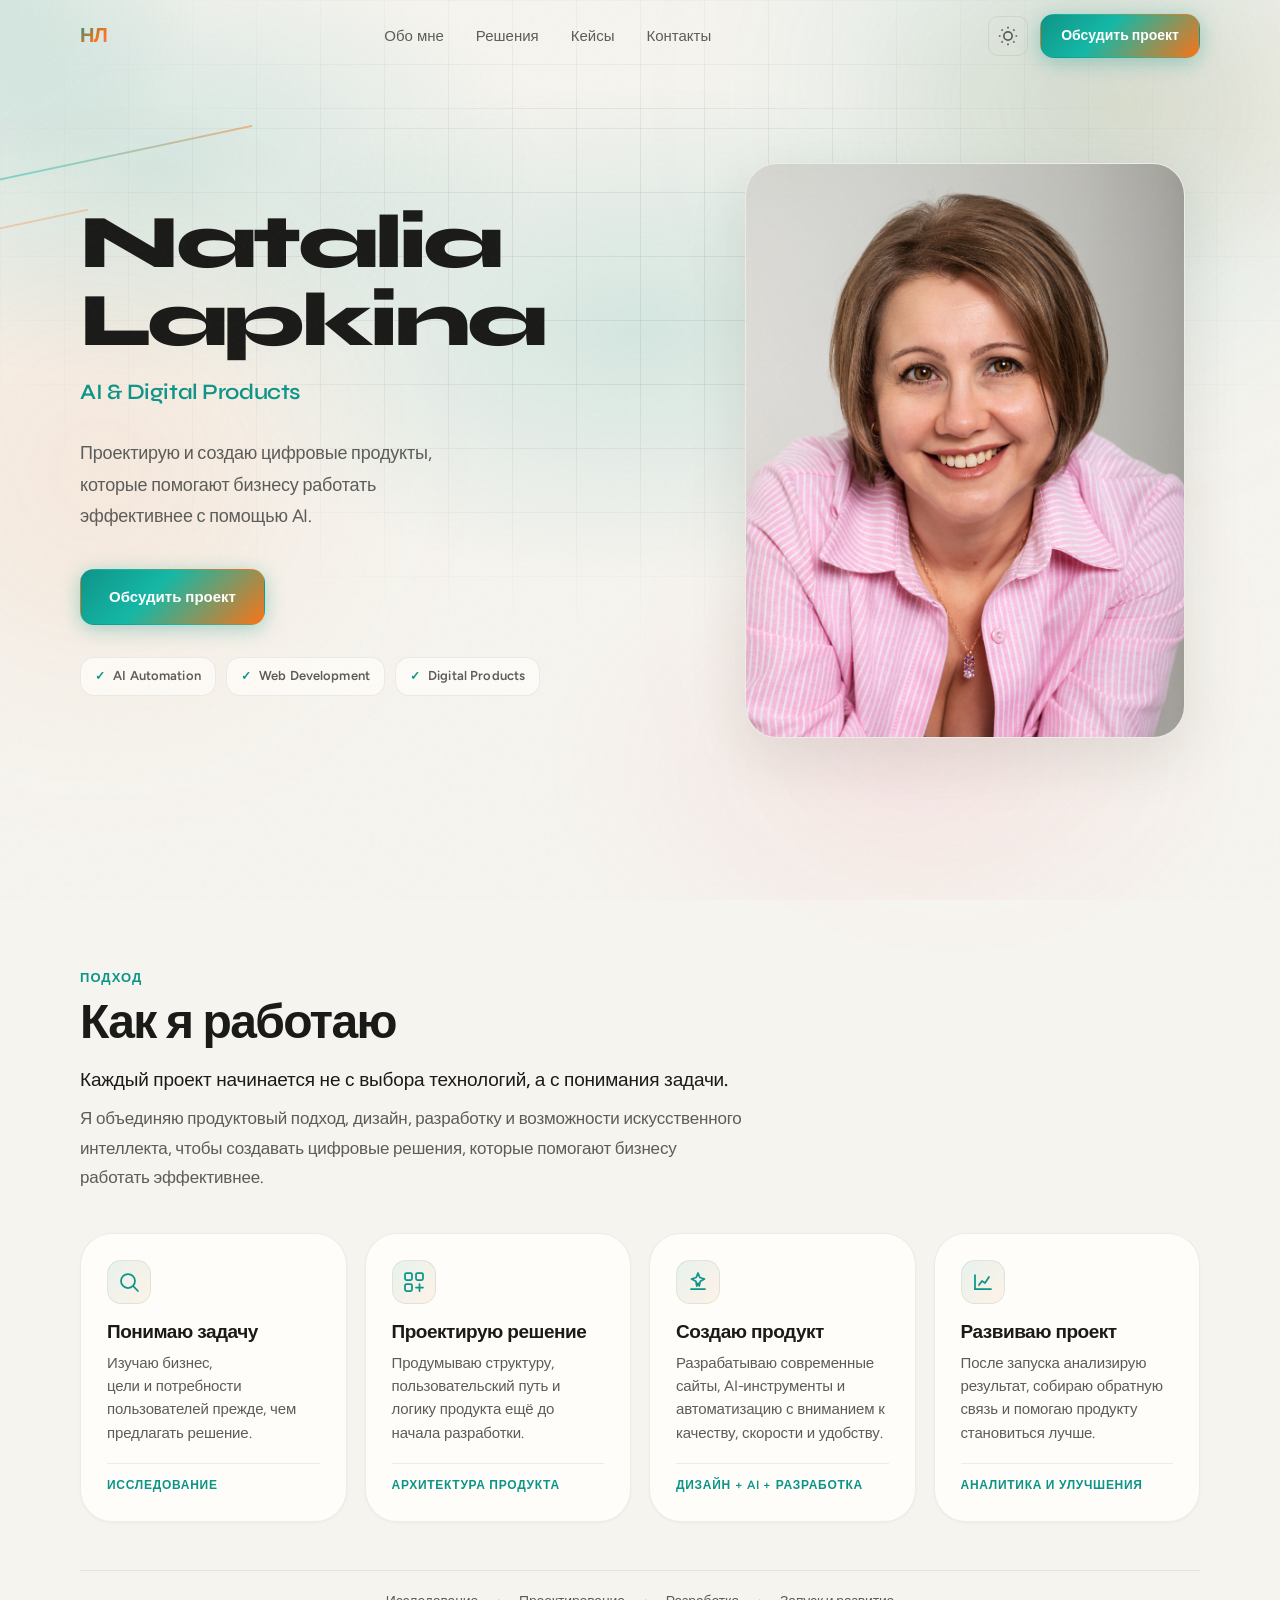
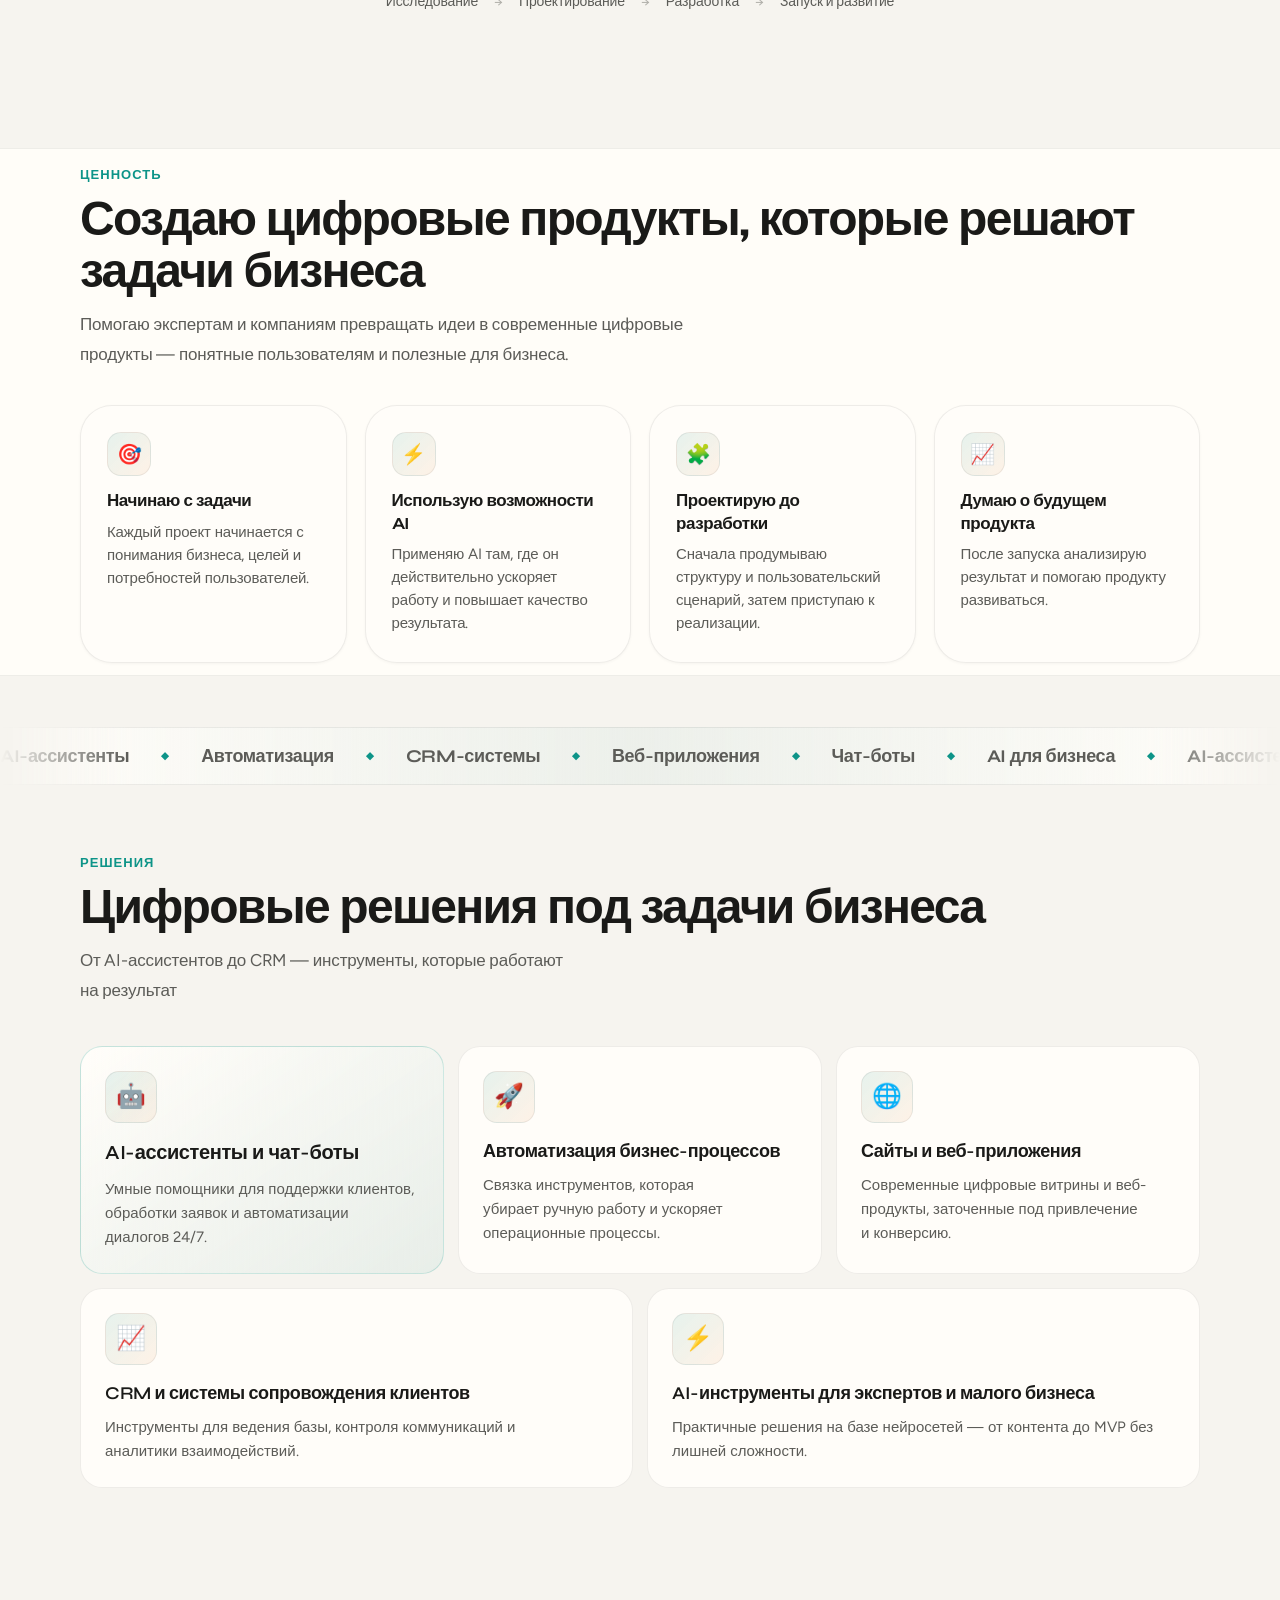
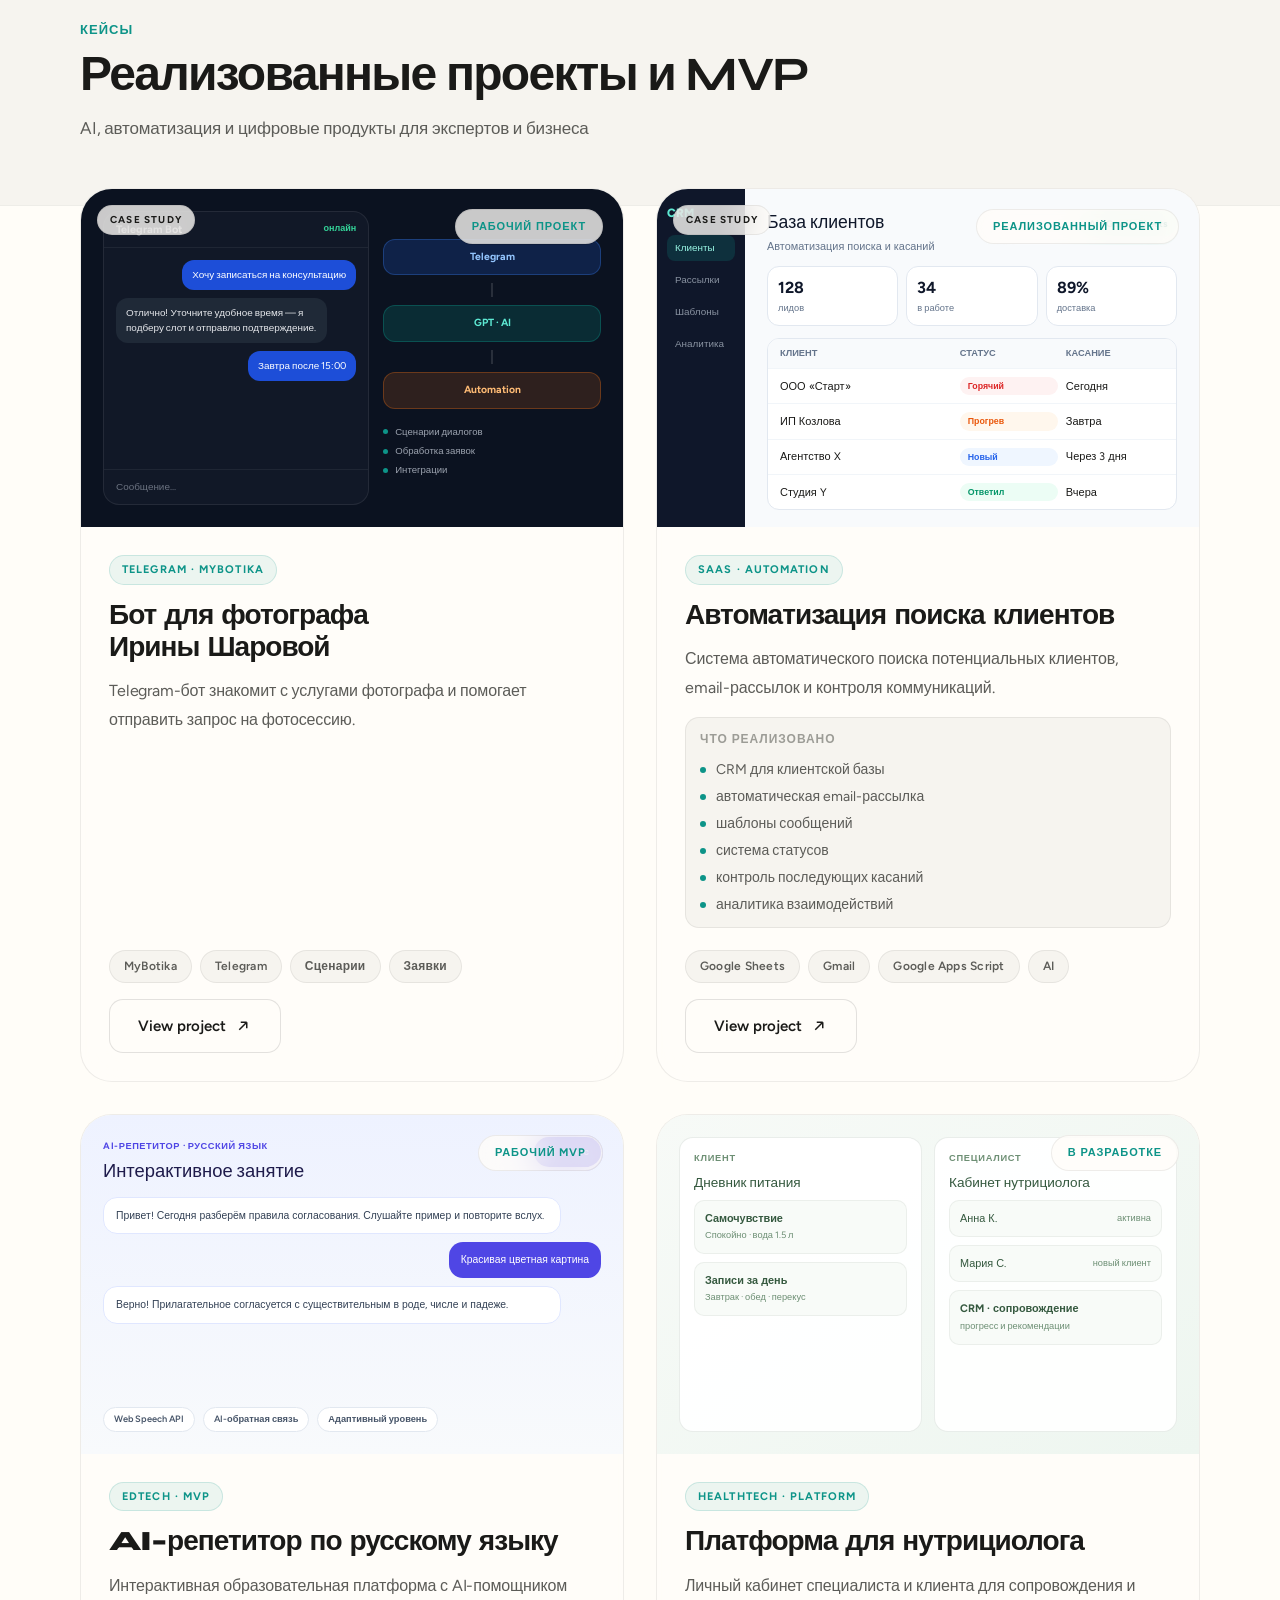
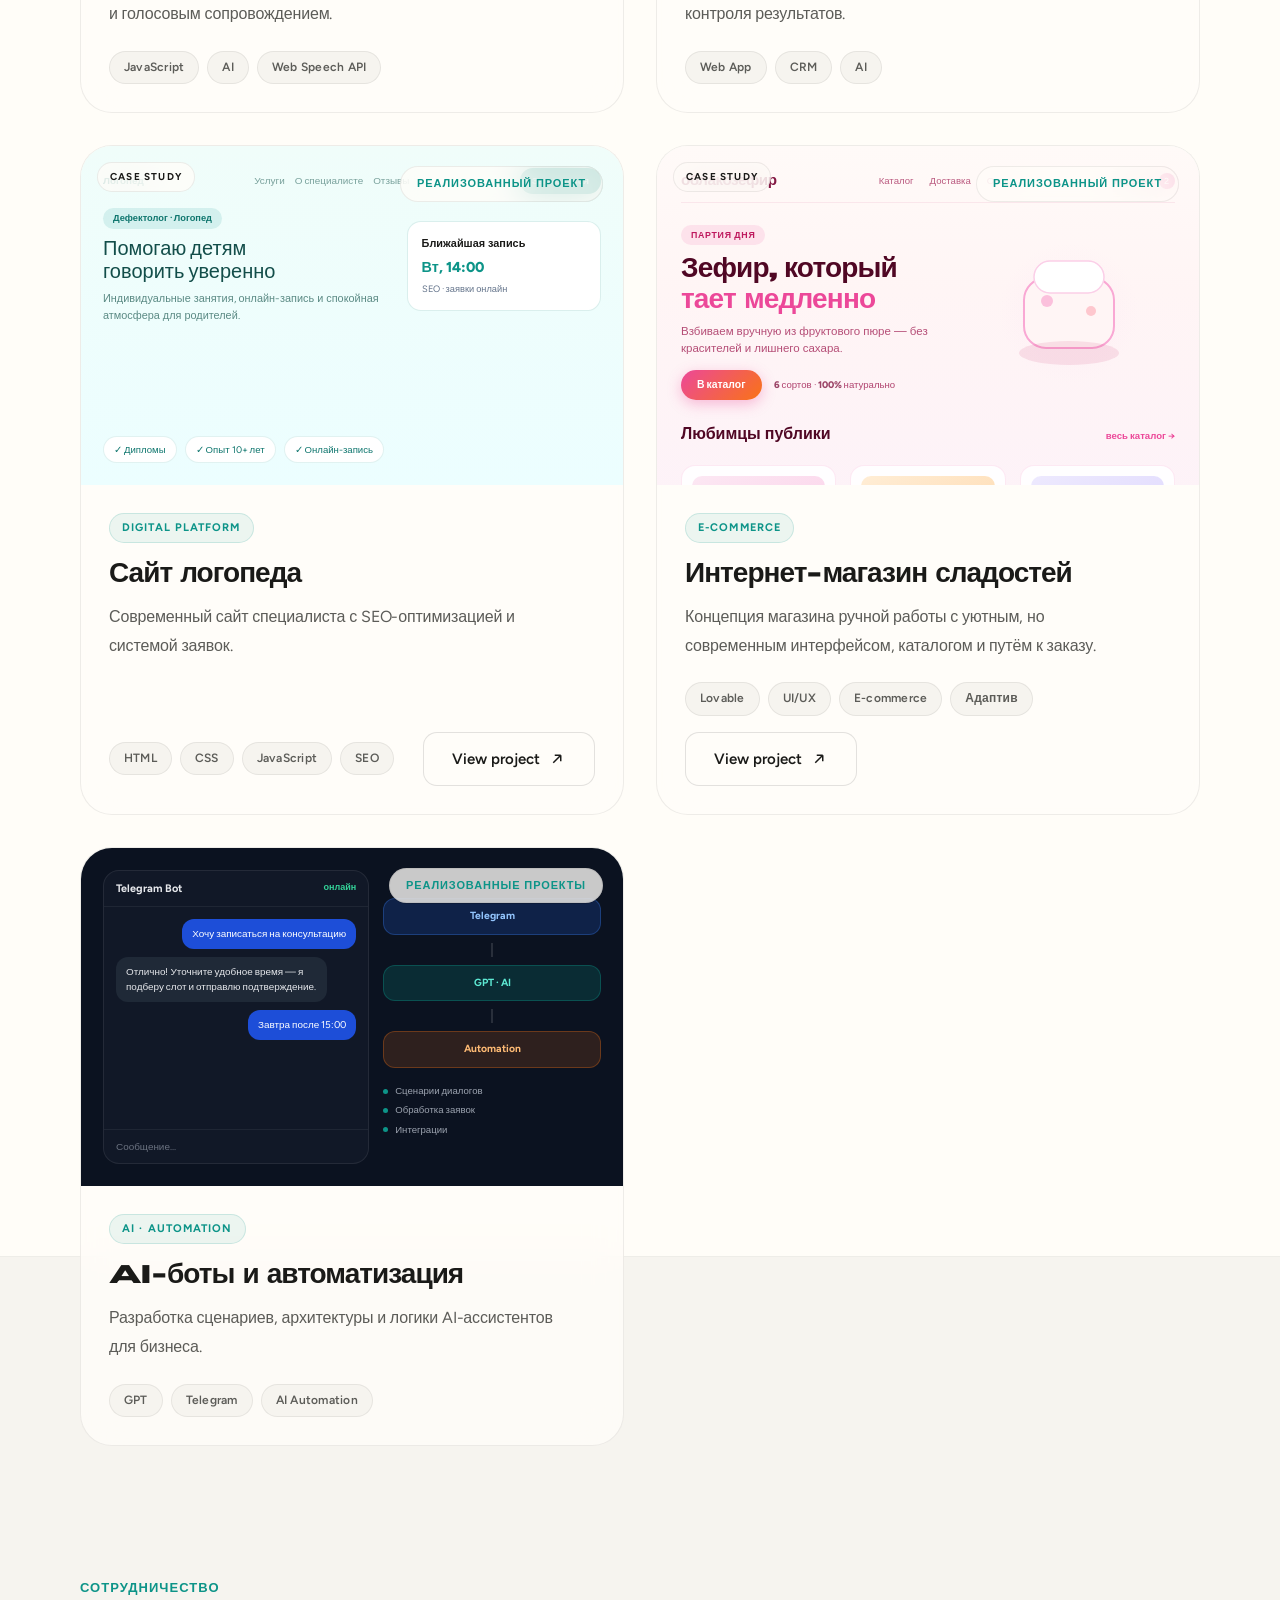
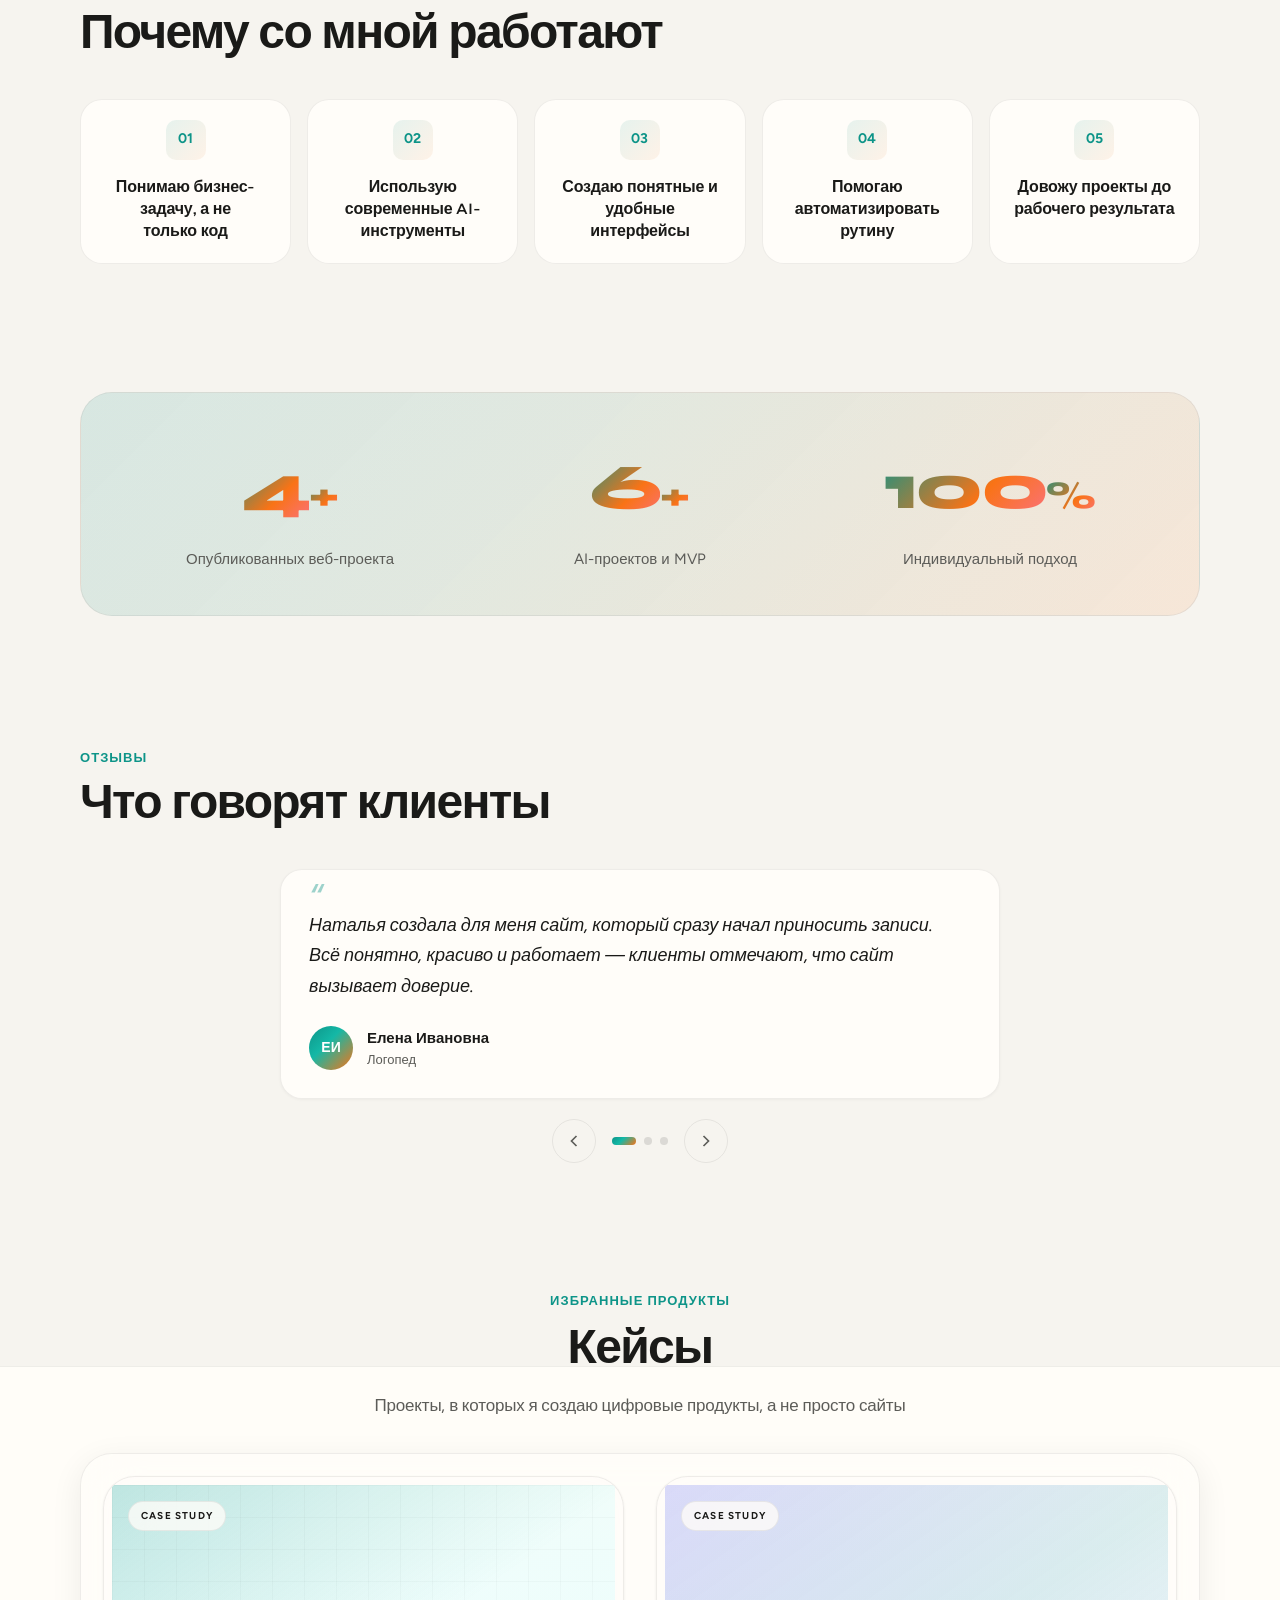
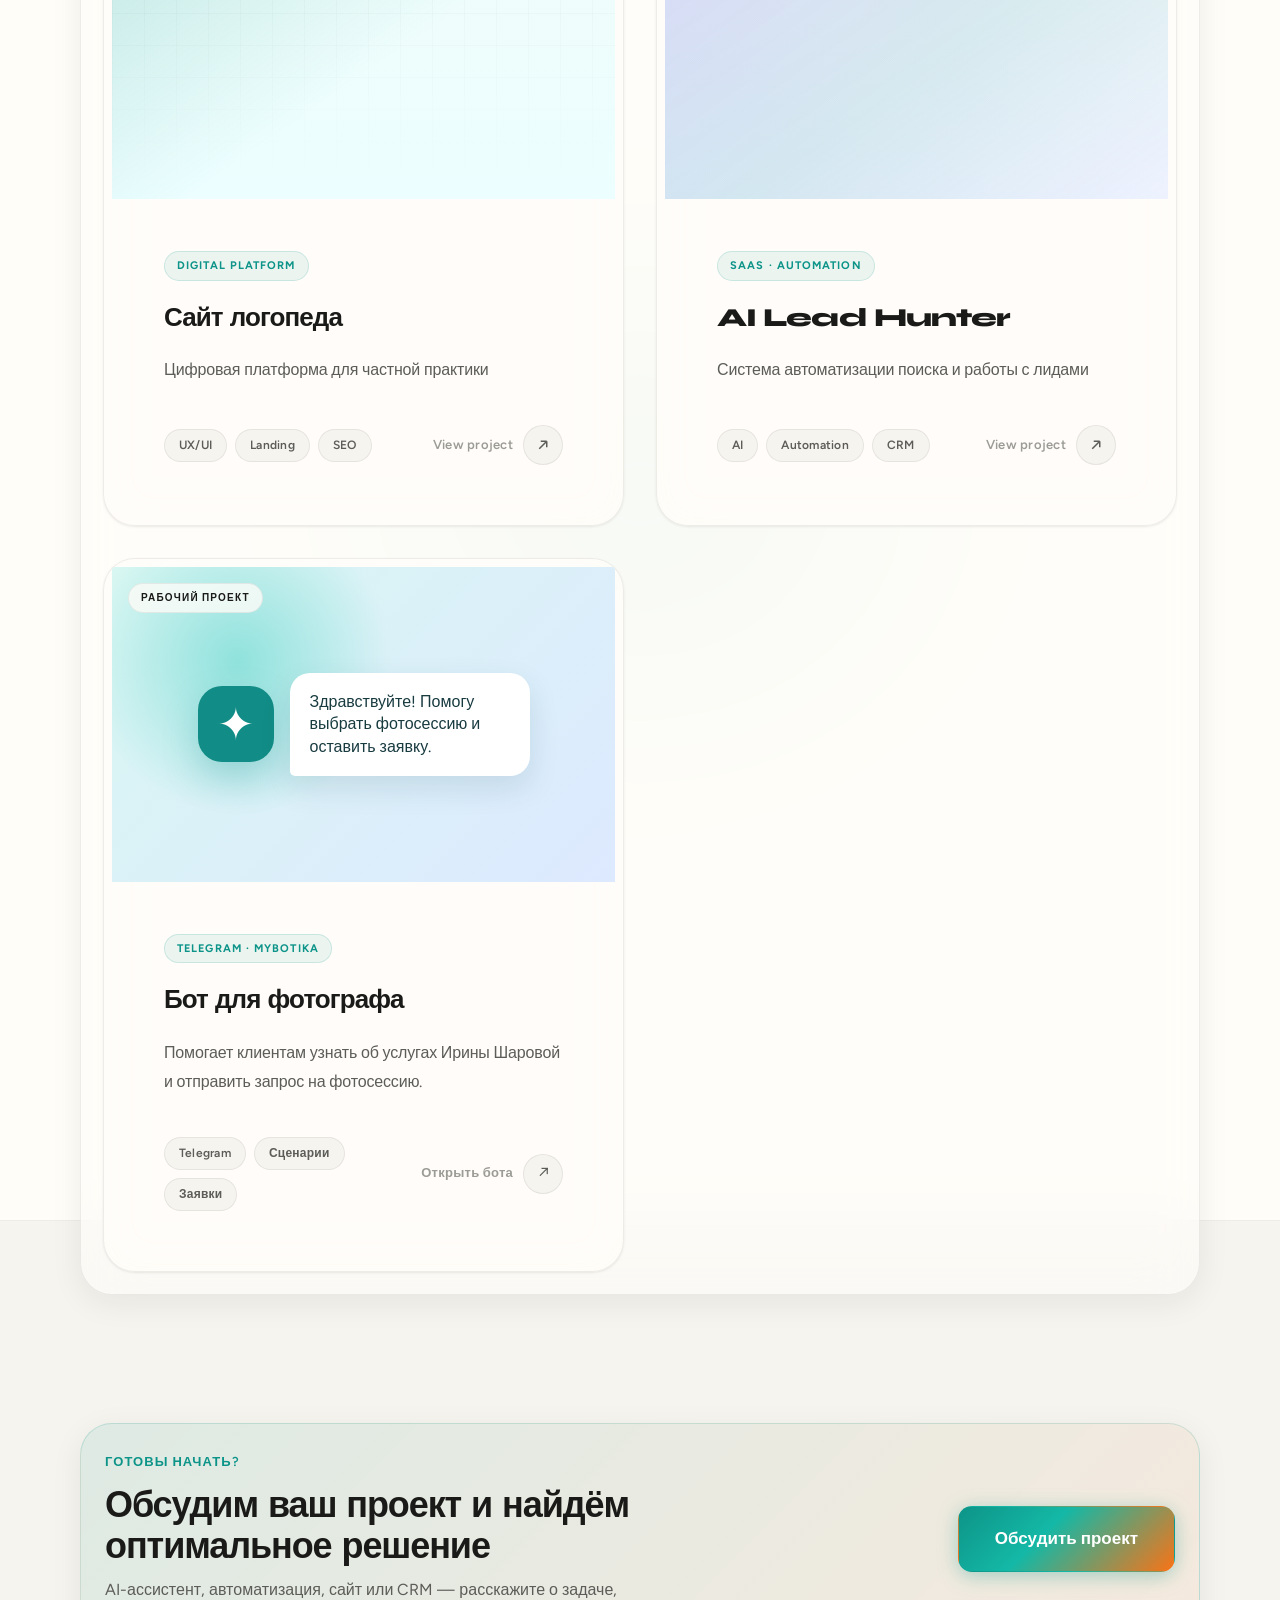
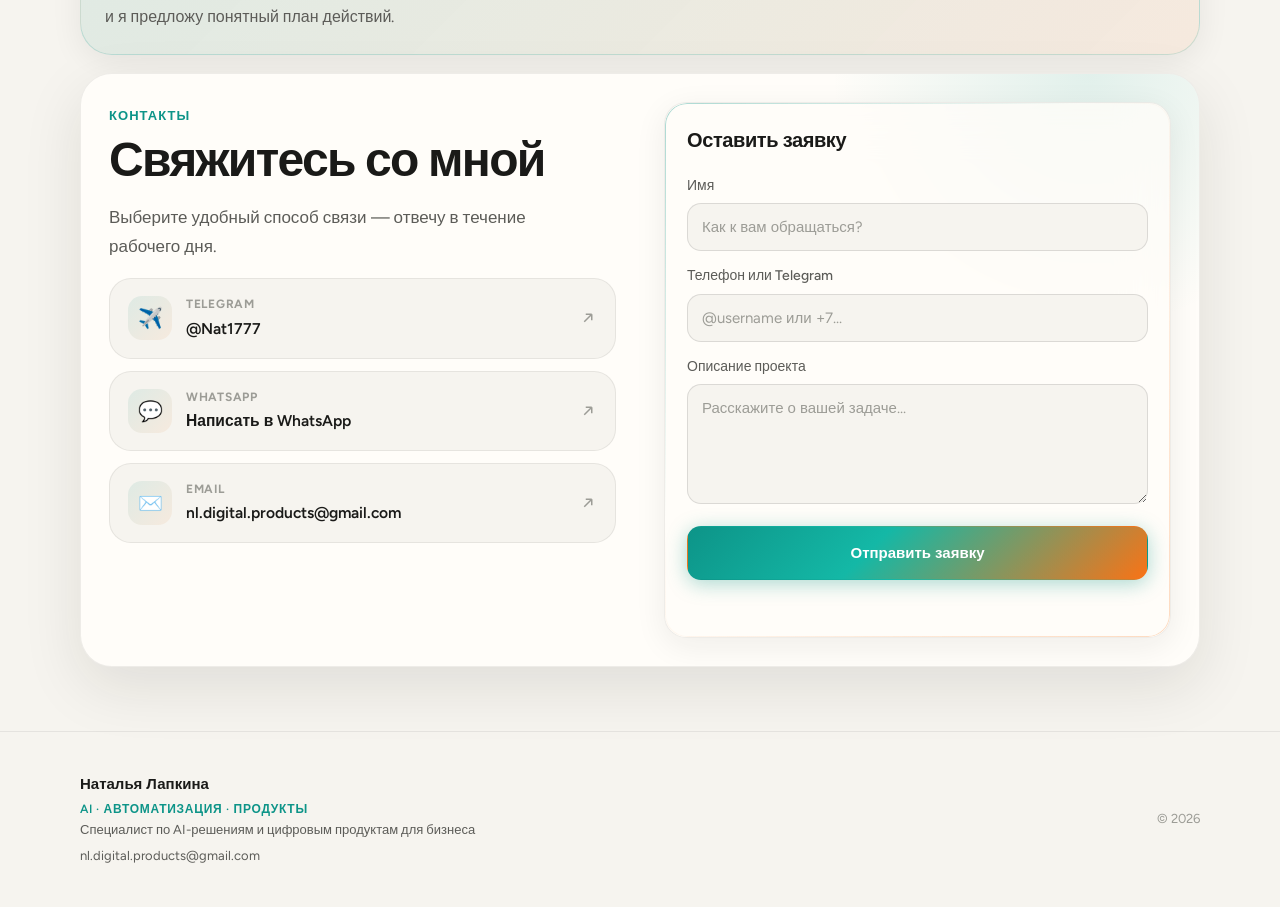
==== commit fa1b1f36: "Add MyBotika photographer bot case" ====
--- a/index.html
+++ b/index.html
@@ -406,6 +406,22 @@
               </div>
             </div>
           </a>
+          <a href="https://t.me/IrinaPhotoStoryBot" class="case-card case-card--premium case-card--product reveal nl-card nl-card--interactive nl-card--lg" style="--stagger: 2" target="_blank" rel="noopener noreferrer" aria-label="Открыть Telegram-бота для фотографа Ирины Шаровой">
+            <div class="case-card__visual nl-card__media">
+              <span class="case-card__badge">Рабочий проект</span>
+              <div class="case-image case-image--mybotika" aria-hidden="true"><span class="case-image__bot">✦</span><span class="case-image__chat">Здравствуйте! Помогу выбрать фотосессию и оставить заявку.</span></div>
+              <div class="case-card__shine" aria-hidden="true"></div>
+            </div>
+            <div class="case-content nl-card__body">
+              <span class="case-card__type">Telegram · MyBotika</span>
+              <h3 class="case-card__title nl-card__title">Бот для фотографа</h3>
+              <p class="case-card__desc nl-card__description">Помогает клиентам узнать об услугах Ирины Шаровой и отправить запрос на фотосессию.</p>
+              <div class="case-card__footer nl-card__footer">
+                <div class="case-card__tags"><span>Telegram</span><span>Сценарии</span><span>Заявки</span></div>
+                <span class="case-card__cta nl-card__actions"><span class="case-card__cta-text">Открыть бота</span><span class="case-card__arrow" aria-hidden="true">↗</span></span>
+              </div>
+            </div>
+          </a>
         </div>
         </div>
       </div>
--- a/style.css
+++ b/style.css
@@ -2819,6 +2819,38 @@
     linear-gradient(180deg, #f8fafc 0%, #eef2ff 100%);
 }
 
+.case-image--mybotika {
+  display: flex;
+  align-items: center;
+  justify-content: center;
+  gap: 16px;
+  padding: 24px;
+  background: radial-gradient(circle at 25% 30%, #90e2dc 0%, transparent 35%), linear-gradient(135deg, #d9f7f2, #dde9ff);
+}
+
+.case-image__bot {
+  display: grid;
+  place-items: center;
+  flex: 0 0 76px;
+  height: 76px;
+  border-radius: 24px;
+  background: #128c86;
+  color: white;
+  font-size: 2.8rem;
+  box-shadow: 0 16px 35px rgba(18, 140, 134, 0.25);
+}
+
+.case-image__chat {
+  max-width: 240px;
+  padding: 18px 20px;
+  border-radius: 20px 20px 20px 5px;
+  background: white;
+  color: #183b40;
+  font-size: clamp(0.75rem, 1.4vw, 1rem);
+  line-height: 1.4;
+  box-shadow: 0 12px 30px rgba(18, 70, 80, 0.12);
+}
+
 [data-theme="dark"] .case-image--logoped {
   background:
     linear-gradient(145deg, rgba(13, 148, 136, 0.28) 0%, transparent 60%),
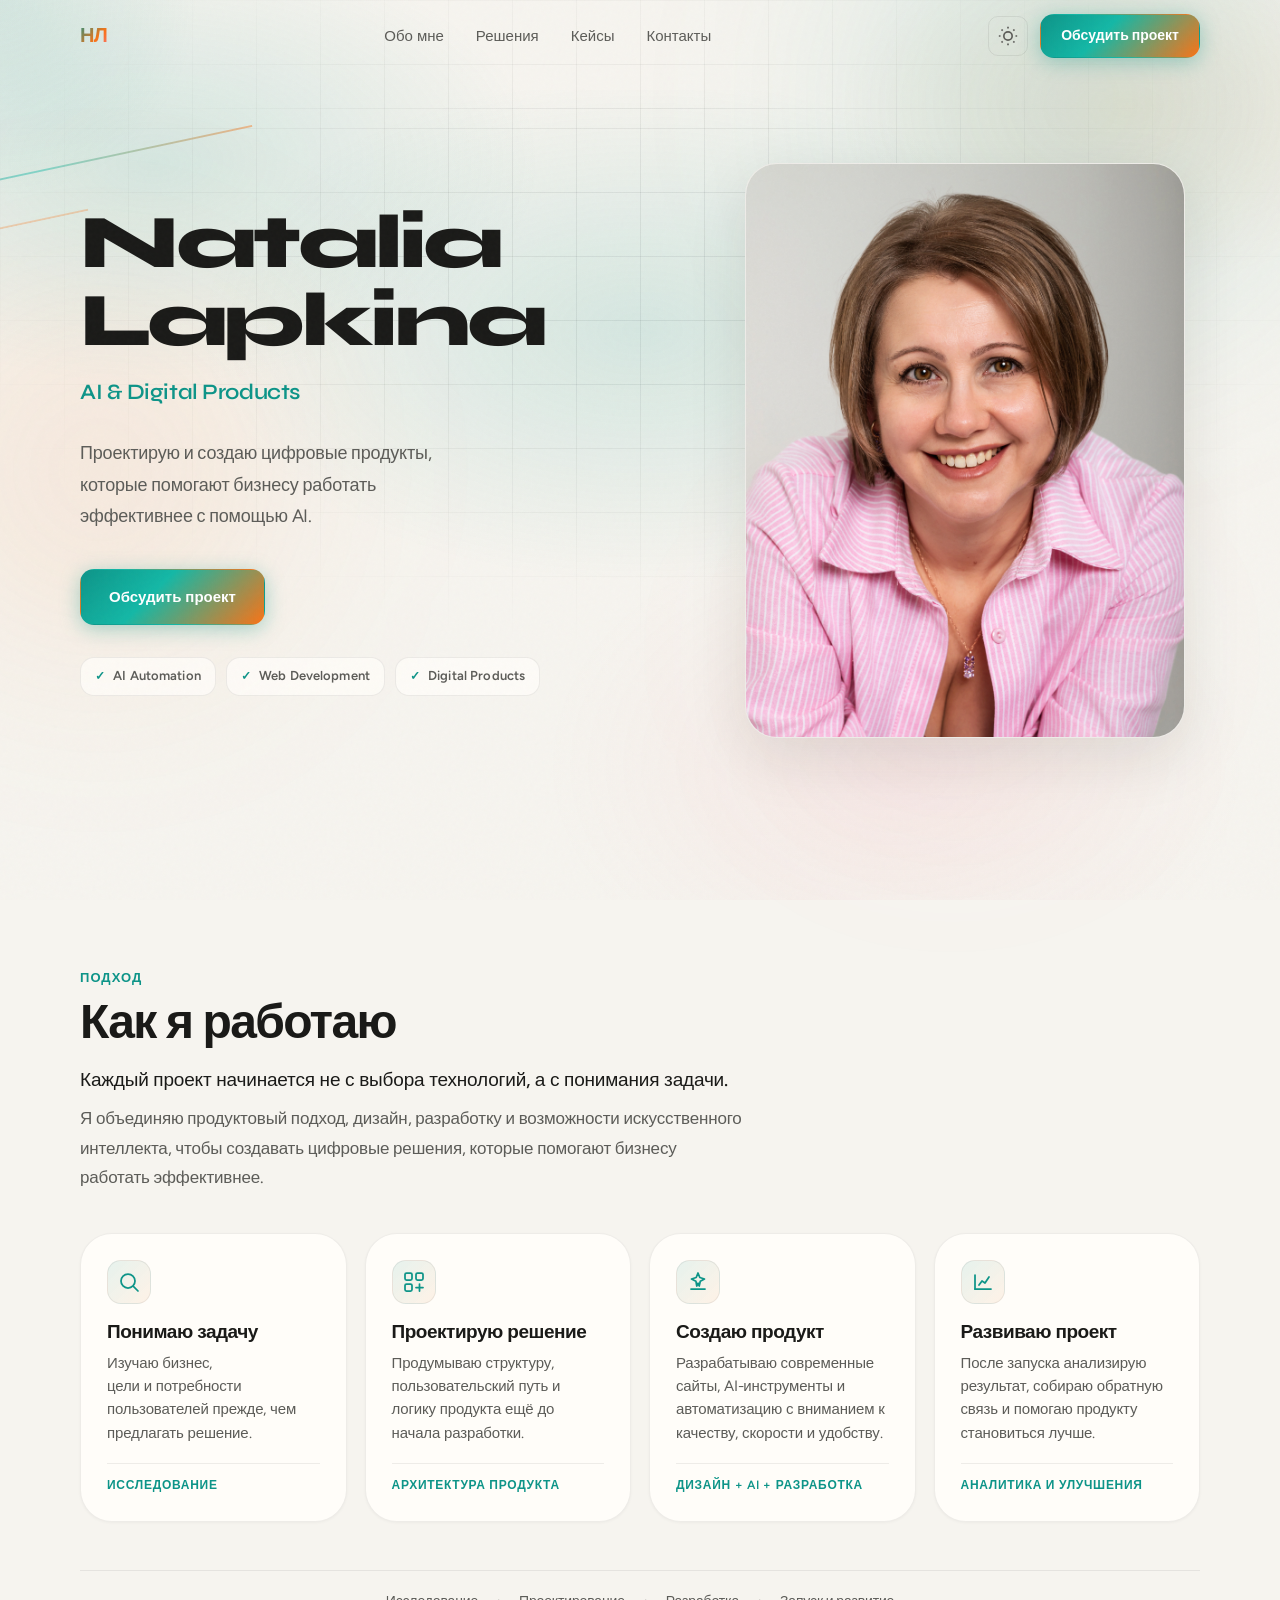
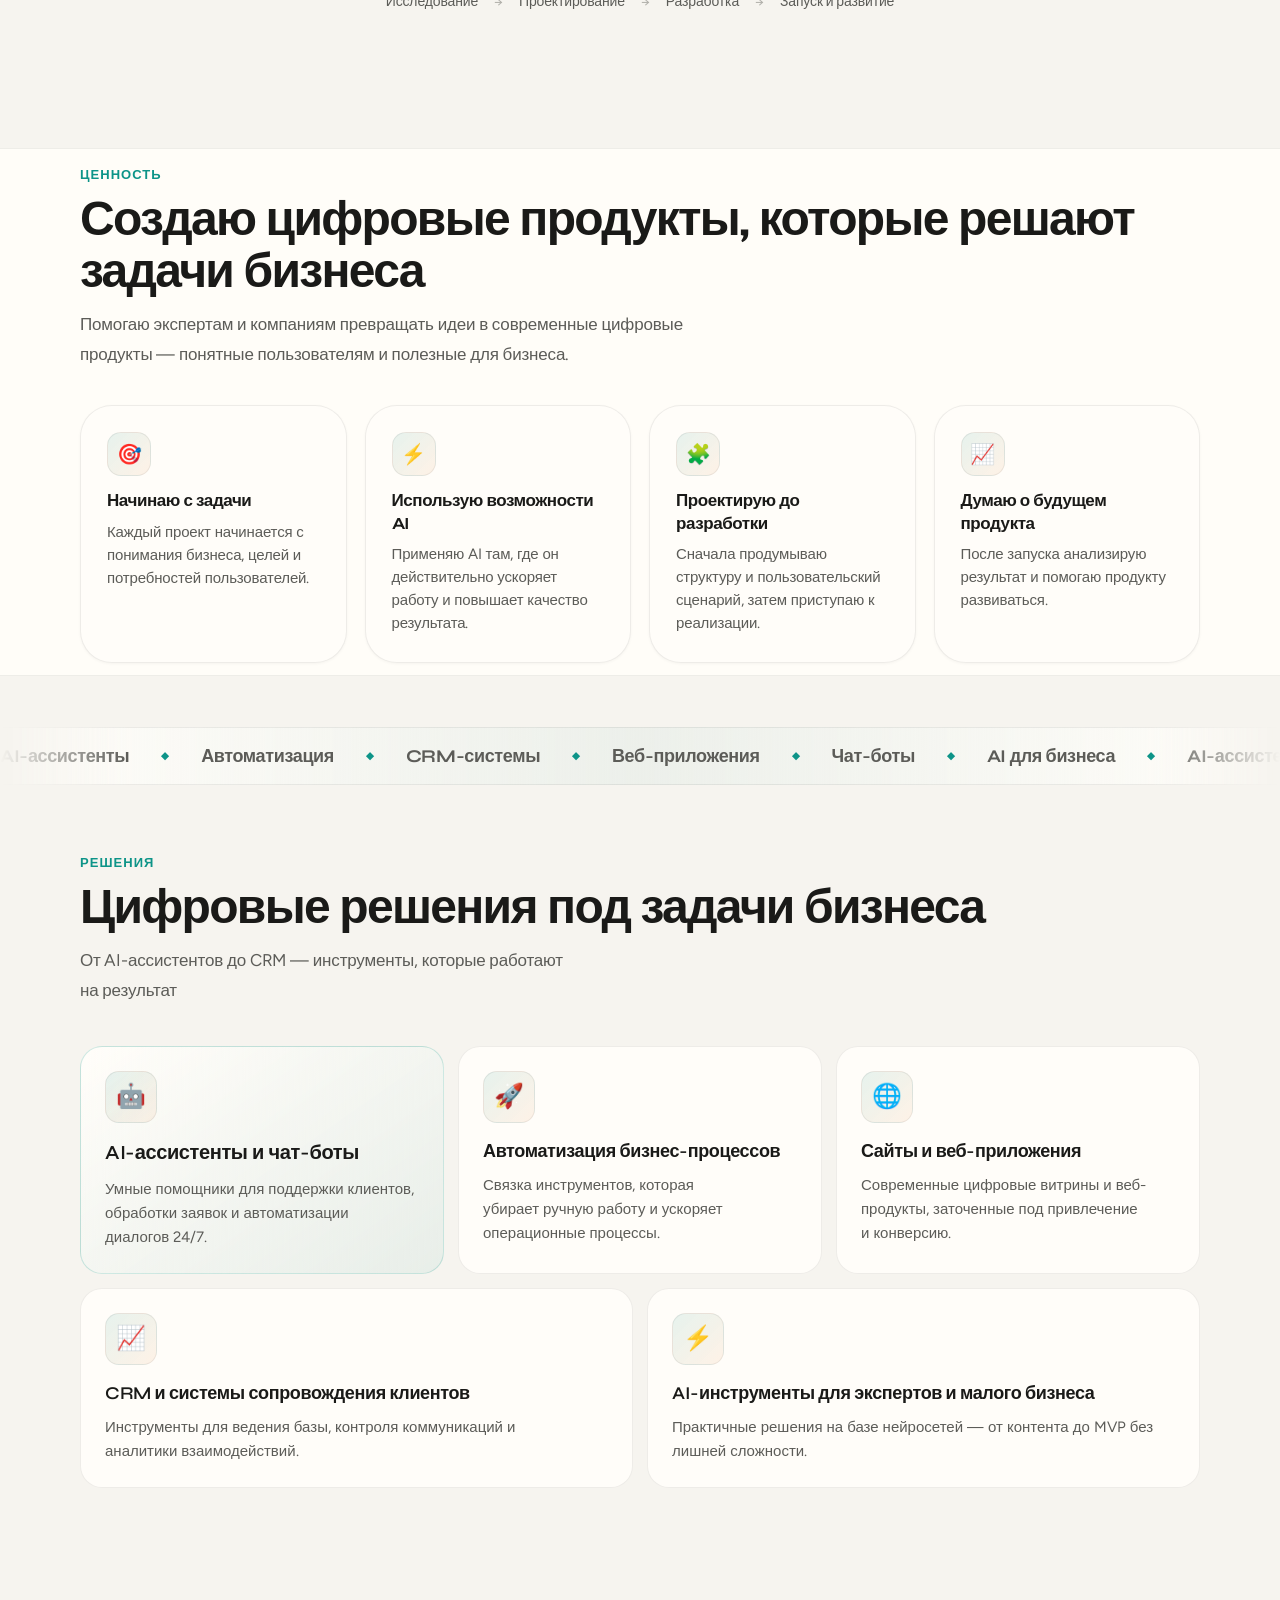
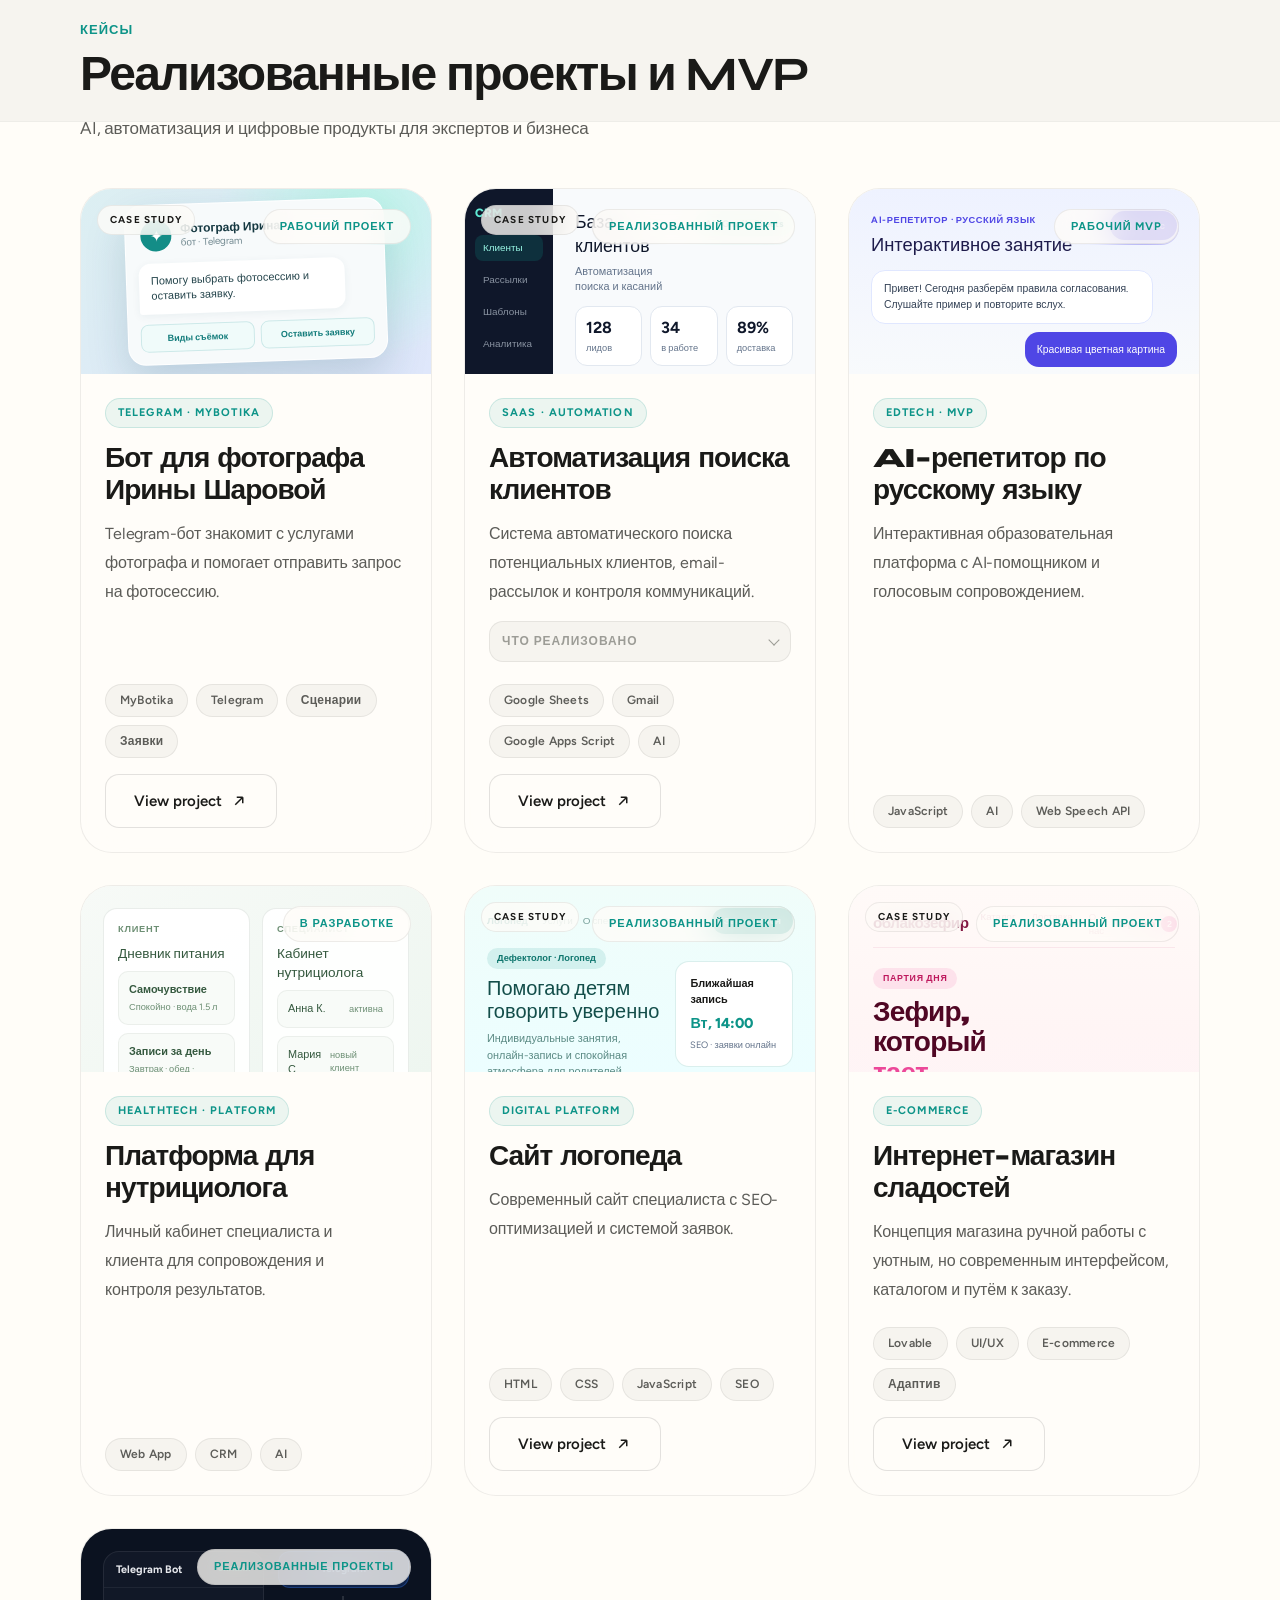
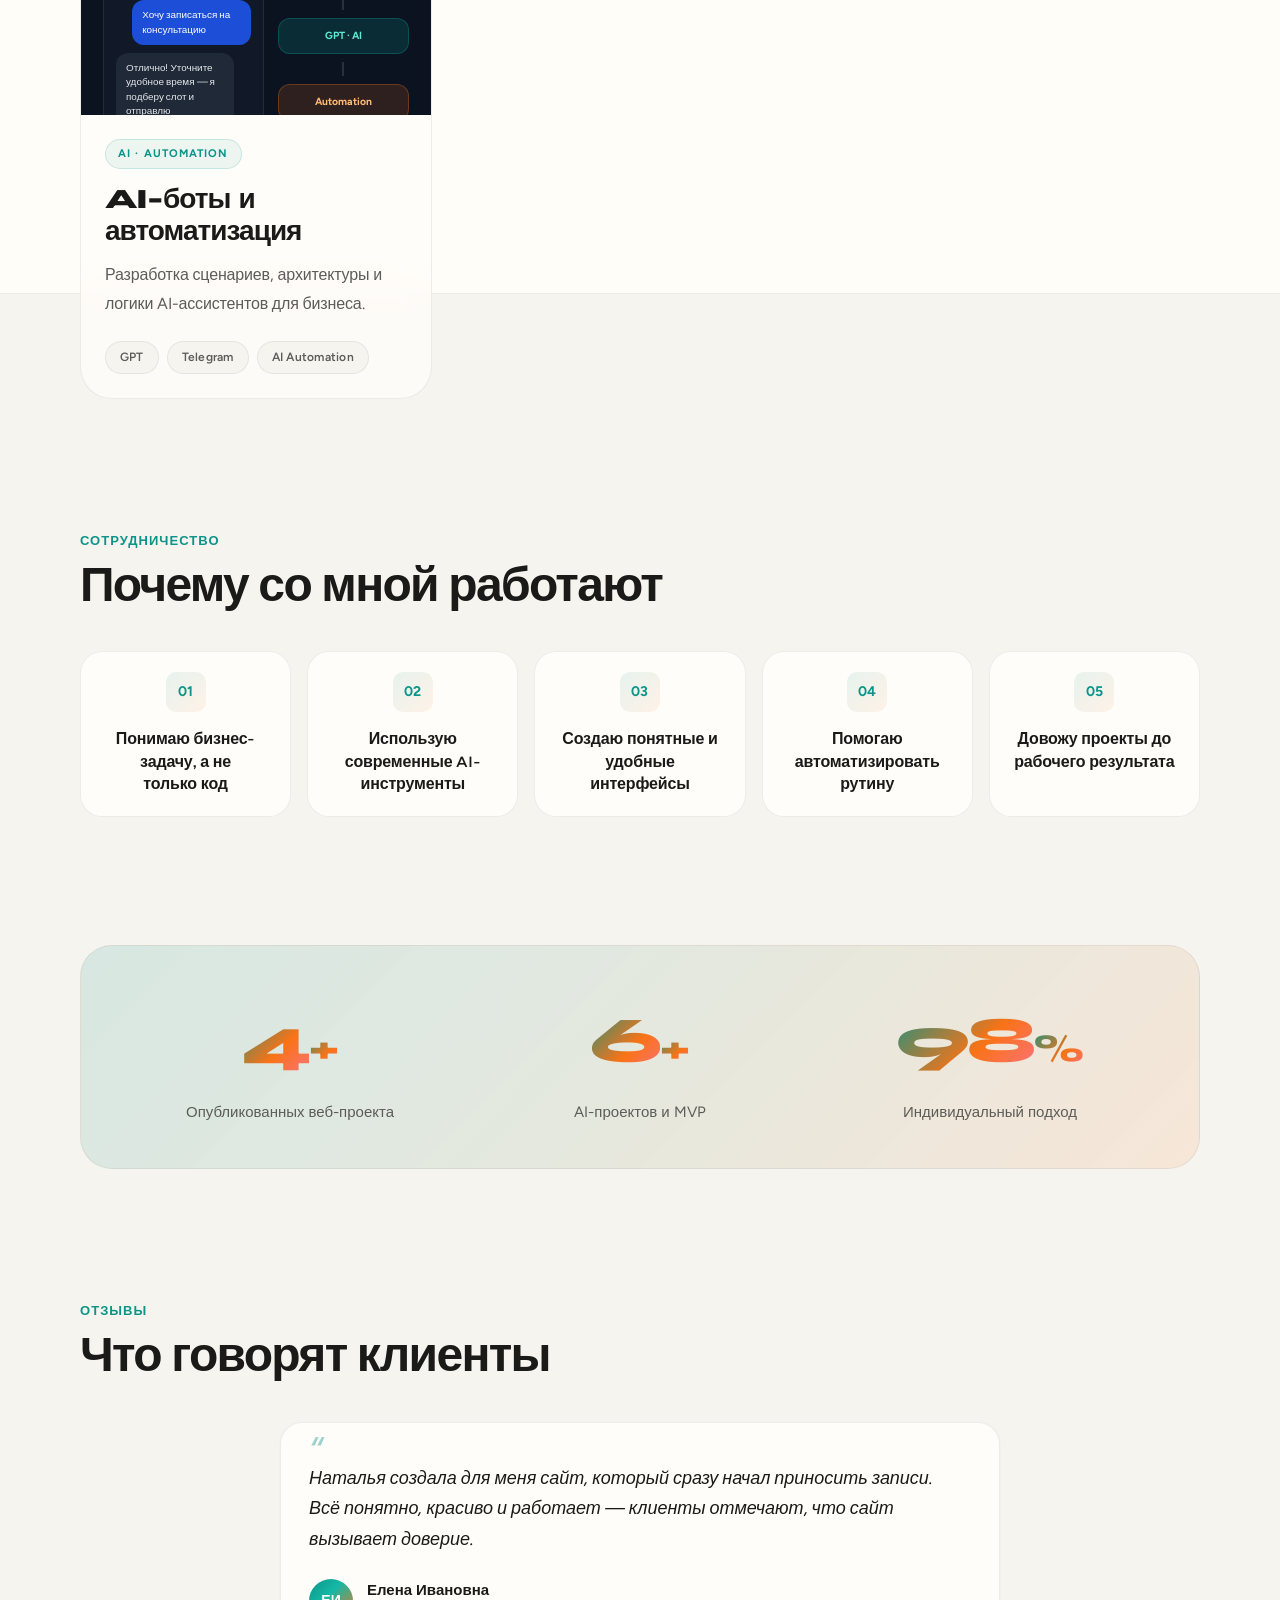
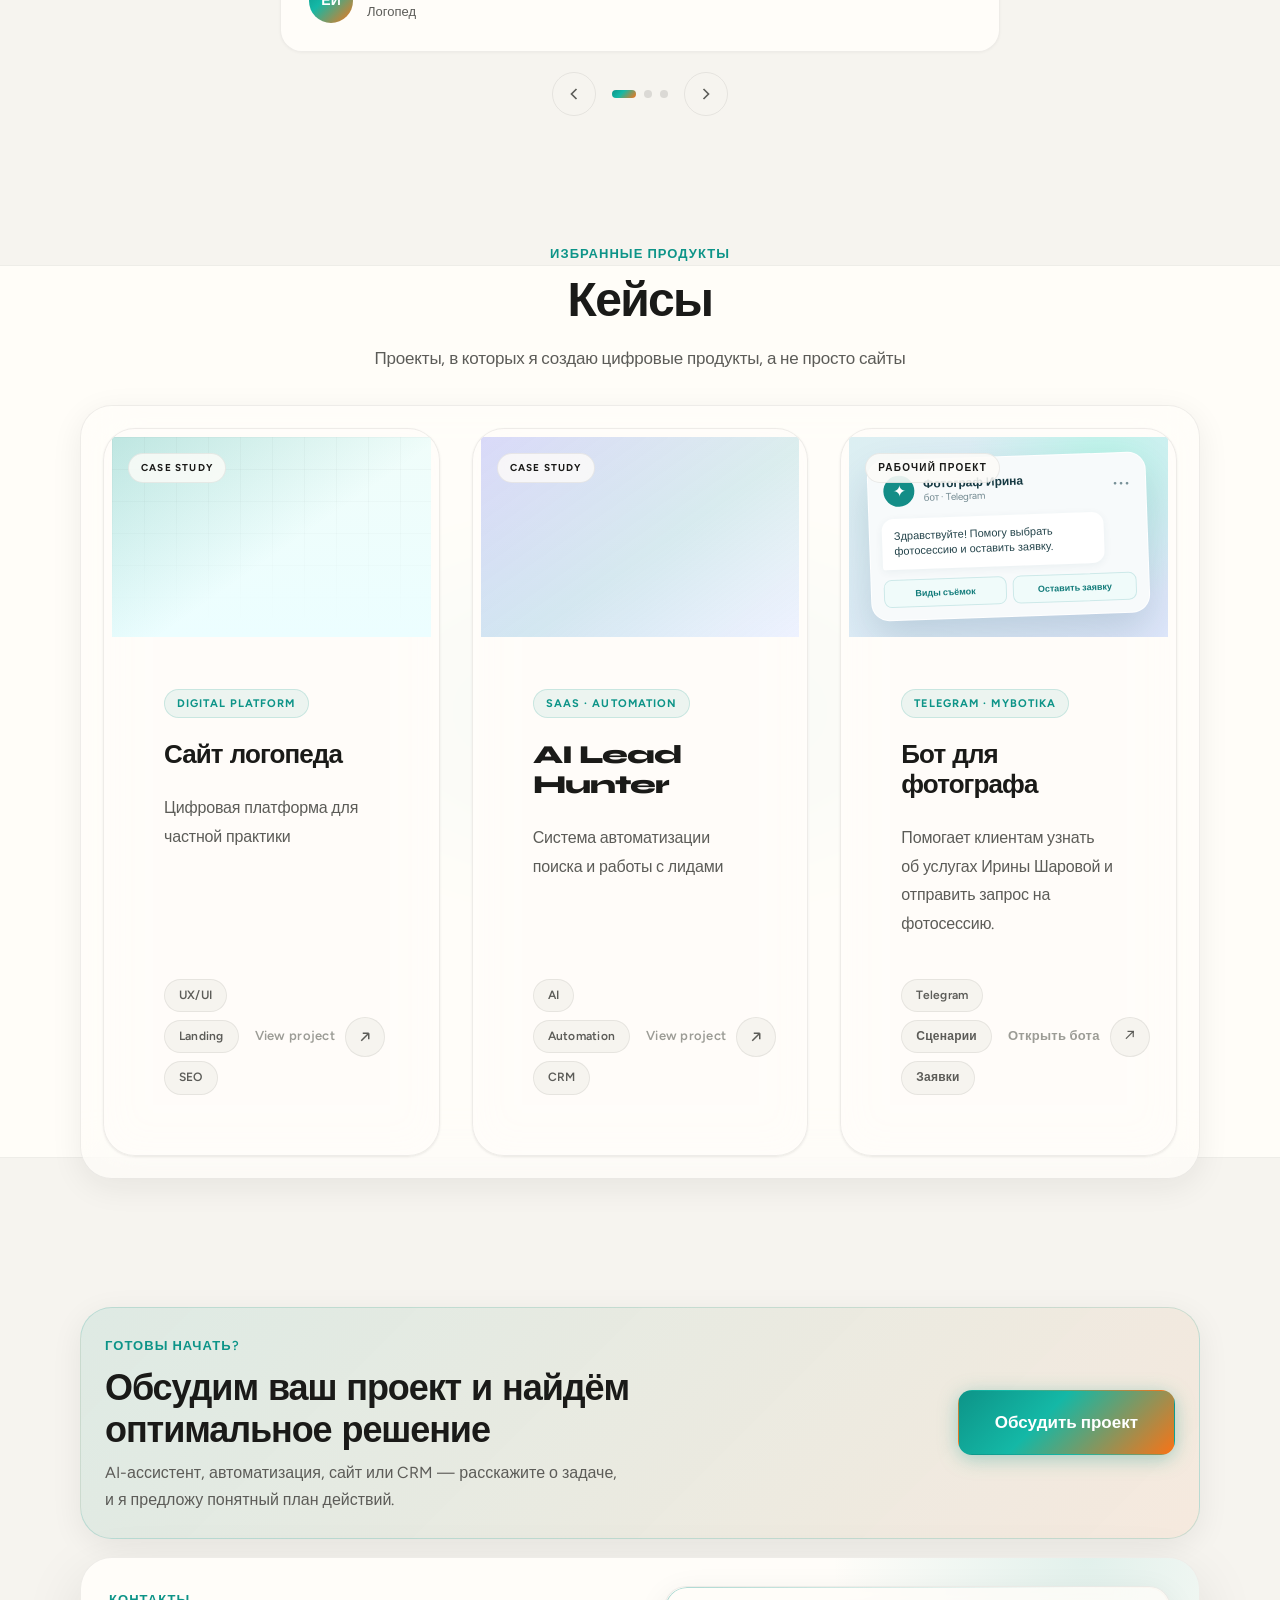
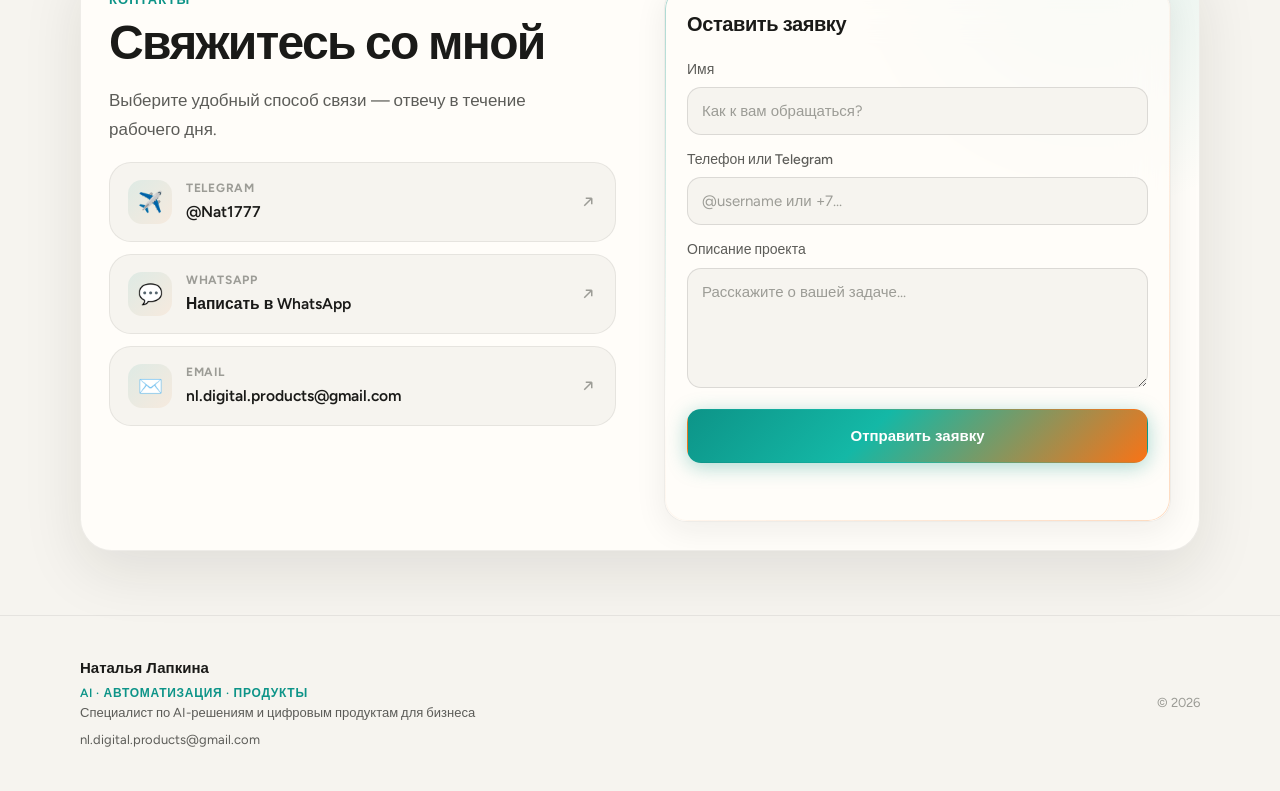
==== commit 16914a9b: "Compact portfolio cards and redesign photographer bot preview" ====
--- a/index.html
+++ b/index.html
@@ -33,7 +33,7 @@
   <link rel="stylesheet" href="nl-design-system/css/typography.css">
   <link rel="stylesheet" href="nl-design-system/css/layout.css">
   <link rel="stylesheet" href="nl-design-system/css/components.css">
-  <link rel="stylesheet" href="style.css">
+  <link rel="stylesheet" href="style.css?v=20260923-4">
 
   <!-- schema.org Person -->
   <script type="application/ld+json">
@@ -409,7 +409,13 @@
           <a href="https://t.me/IrinaPhotoStoryBot" class="case-card case-card--premium case-card--product reveal nl-card nl-card--interactive nl-card--lg" style="--stagger: 2" target="_blank" rel="noopener noreferrer" aria-label="Открыть Telegram-бота для фотографа Ирины Шаровой">
             <div class="case-card__visual nl-card__media">
               <span class="case-card__badge">Рабочий проект</span>
-              <div class="case-image case-image--mybotika" aria-hidden="true"><span class="case-image__bot">✦</span><span class="case-image__chat">Здравствуйте! Помогу выбрать фотосессию и оставить заявку.</span></div>
+              <div class="case-image case-image--mybotika" aria-hidden="true">
+                <div class="case-bot-preview">
+                  <div class="case-bot-preview__top"><span class="case-bot-preview__avatar">✦</span><span><strong>Фотограф Ирина</strong><small>бот · Telegram</small></span><span class="case-bot-preview__dots">•••</span></div>
+                  <div class="case-bot-preview__message">Здравствуйте! Помогу выбрать фотосессию и оставить заявку.</div>
+                  <div class="case-bot-preview__options"><span>Виды съёмок</span><span>Оставить заявку</span></div>
+                </div>
+              </div>
               <div class="case-card__shine" aria-hidden="true"></div>
             </div>
             <div class="case-content nl-card__body">
--- a/style.css
+++ b/style.css
@@ -1359,7 +1359,7 @@
 .case-study--card .case-study__content {
   position: relative;
   z-index: 2;
-  padding: var(--space-card);
+  padding: 24px;
   display: flex;
   flex-direction: column;
   flex: 1;
@@ -1391,7 +1391,7 @@
 }
 
 .case-cover__frame {
-  aspect-ratio: 16 / 10;
+  aspect-ratio: 16 / 8.5;
   min-height: 160px;
   overflow: hidden;
 }
@@ -1411,7 +1411,7 @@
 
 .case-study__features {
   margin-bottom: 14px;
-  padding: 12px 14px;
+  padding: 10px 12px;
   background: var(--bg);
   border: 1px solid var(--border);
   border-radius: var(--radius-md);
@@ -1428,7 +1428,8 @@
 
 .case-study__features-list {
   display: grid;
-  gap: 6px;
+  grid-template-columns: repeat(2, minmax(0, 1fr));
+  gap: 4px 10px;
   margin: 0;
   padding: 0;
   list-style: none;
@@ -1437,7 +1438,7 @@
 .case-study__features-list li {
   position: relative;
   padding-left: 16px;
-  font-size: 0.875rem;
+  font-size: 0.75rem;
   color: var(--text-secondary);
   line-height: 1.5;
 }
@@ -1451,6 +1452,48 @@
   height: 6px;
   border-radius: 50%;
   background: var(--accent-1);
+}
+
+.case-study__features--details > summary {
+  cursor: pointer;
+  list-style: none;
+  display: flex;
+  align-items: center;
+  justify-content: space-between;
+  gap: 12px;
+  margin: 0;
+  user-select: none;
+}
+
+.case-study__features--details > summary::-webkit-details-marker {
+  display: none;
+}
+
+.case-study__features--details > summary::after {
+  content: '';
+  flex: 0 0 8px;
+  width: 8px;
+  height: 8px;
+  margin-top: -2px;
+  border-right: 1.5px solid var(--text-muted);
+  border-bottom: 1.5px solid var(--text-muted);
+  transform: rotate(45deg);
+  transition: transform 0.2s var(--ease-studio);
+}
+
+.case-study__features--details[open] > summary {
+  margin-bottom: 10px;
+}
+
+.case-study__features--details[open] > summary::after {
+  margin-top: 2px;
+  transform: rotate(225deg);
+}
+
+.case-study__features--details > summary:focus-visible {
+  outline: 2px solid var(--accent-1);
+  outline-offset: 3px;
+  border-radius: 4px;
 }
 
 .case-study {
@@ -2671,6 +2714,11 @@
   gap: clamp(20px, 3vw, 32px);
 }
 
+@media (min-width: 1180px) {
+  .case-grid { grid-template-columns: repeat(3, minmax(0, 1fr)); }
+  .portfolio__grid { grid-template-columns: repeat(3, minmax(0, 1fr)); }
+}
+
 .case-grid--stagger .case-card.reveal {
   transition-delay: calc(var(--stagger, 0) * 0.14s);
 }
@@ -2823,32 +2871,53 @@
   display: flex;
   align-items: center;
   justify-content: center;
-  gap: 16px;
-  padding: 24px;
-  background: radial-gradient(circle at 25% 30%, #90e2dc 0%, transparent 35%), linear-gradient(135deg, #d9f7f2, #dde9ff);
-}
-
-.case-image__bot {
-  display: grid;
-  place-items: center;
-  flex: 0 0 76px;
-  height: 76px;
-  border-radius: 24px;
-  background: #128c86;
-  color: white;
-  font-size: 2.8rem;
-  box-shadow: 0 16px 35px rgba(18, 140, 134, 0.25);
-}
-
-.case-image__chat {
-  max-width: 240px;
-  padding: 18px 20px;
-  border-radius: 20px 20px 20px 5px;
-  background: white;
-  color: #183b40;
-  font-size: clamp(0.75rem, 1.4vw, 1rem);
-  line-height: 1.4;
-  box-shadow: 0 12px 30px rgba(18, 70, 80, 0.12);
+  padding: 20px;
+  background: radial-gradient(circle at 80% 15%, #bcf5e9, transparent 45%), linear-gradient(140deg, #dceff2, #dfe7fb);
+}
+
+.case-bot-preview {
+  width: min(100%, 290px);
+  padding: 12px;
+  border: 1px solid rgba(255,255,255,.9);
+  border-radius: 18px;
+  background: #f7fafb;
+  box-shadow: 0 18px 42px rgba(28, 76, 98, .18);
+  transform: rotate(-2deg);
+}
+
+.case-bot-preview__top { display: flex; align-items: center; gap: 9px; padding: 3px 3px 12px; color: #153841; }
+.case-bot-preview__top strong, .case-bot-preview__top small { display: block; font-size: 12px; line-height: 1.25; }
+.case-bot-preview__top small { color: #748b92; font-size: 10px; }
+.case-bot-preview__avatar { display: grid; place-items: center; width: 31px; height: 31px; border-radius: 50%; background: #138d87; color: #fff; }
+.case-bot-preview__dots { margin-left: auto; color: #779097; font-size: 13px; }
+.case-bot-preview__message { width: 88%; padding: 10px 12px; border-radius: 12px 12px 12px 3px; background: #fff; color: #24444b; font-size: 11px; line-height: 1.4; box-shadow: 0 2px 9px rgba(24, 62, 80, .06); }
+.case-bot-preview__options { display: flex; gap: 6px; margin-top: 10px; }
+.case-bot-preview__options span { flex: 1; padding: 6px 3px; border: 1px solid #cde9e9; border-radius: 8px; color: #137c7b; background: #f0fbfa; text-align: center; font-size: 9px; font-weight: 700; }
+
+[data-theme="dark"] .case-image--mybotika { background: linear-gradient(140deg, #193e48, #1d2740); }
+
+@media (max-width: 600px) {
+  .case-bot-preview { width: min(100%, 250px); }
+}
+
+.case-cover__photobot {
+  display: flex;
+  align-items: center;
+  justify-content: center;
+  height: 100%;
+  min-height: inherit;
+  padding: 16px;
+  background:
+    radial-gradient(circle at 80% 15%, #bcf5e9, transparent 45%),
+    linear-gradient(140deg, #dceff2, #dfe7fb);
+}
+
+.case-bot-preview--cover {
+  width: min(100%, 260px);
+}
+
+[data-theme="dark"] .case-cover__photobot {
+  background: linear-gradient(140deg, #193e48, #1d2740);
 }
 
 [data-theme="dark"] .case-image--logoped {
@@ -3511,6 +3580,7 @@
   .contact__form { padding: 24px; }
   .contact__stage { padding: 24px; }
   .service-card--featured { grid-column: span 1; }
+  .case-study__features-list { grid-template-columns: 1fr; }
 }
 
 @media (prefers-reduced-motion: reduce) {
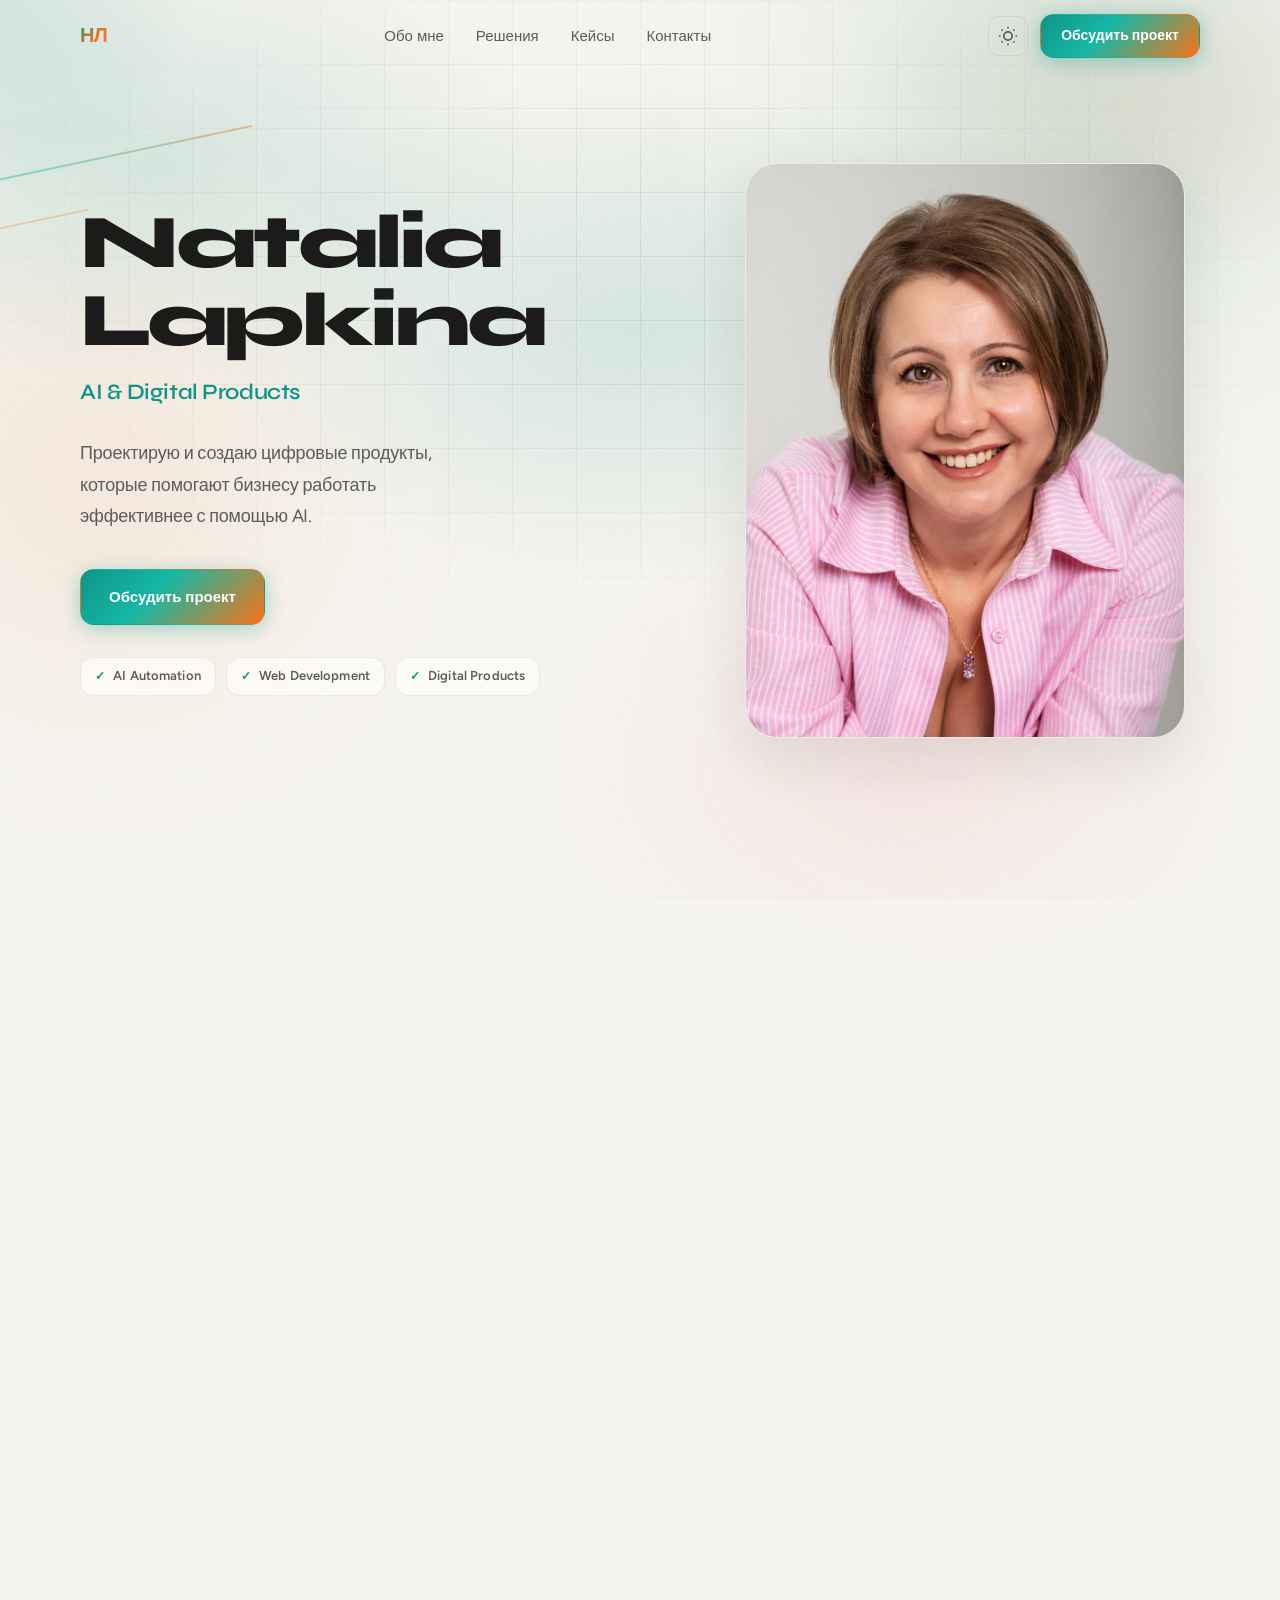
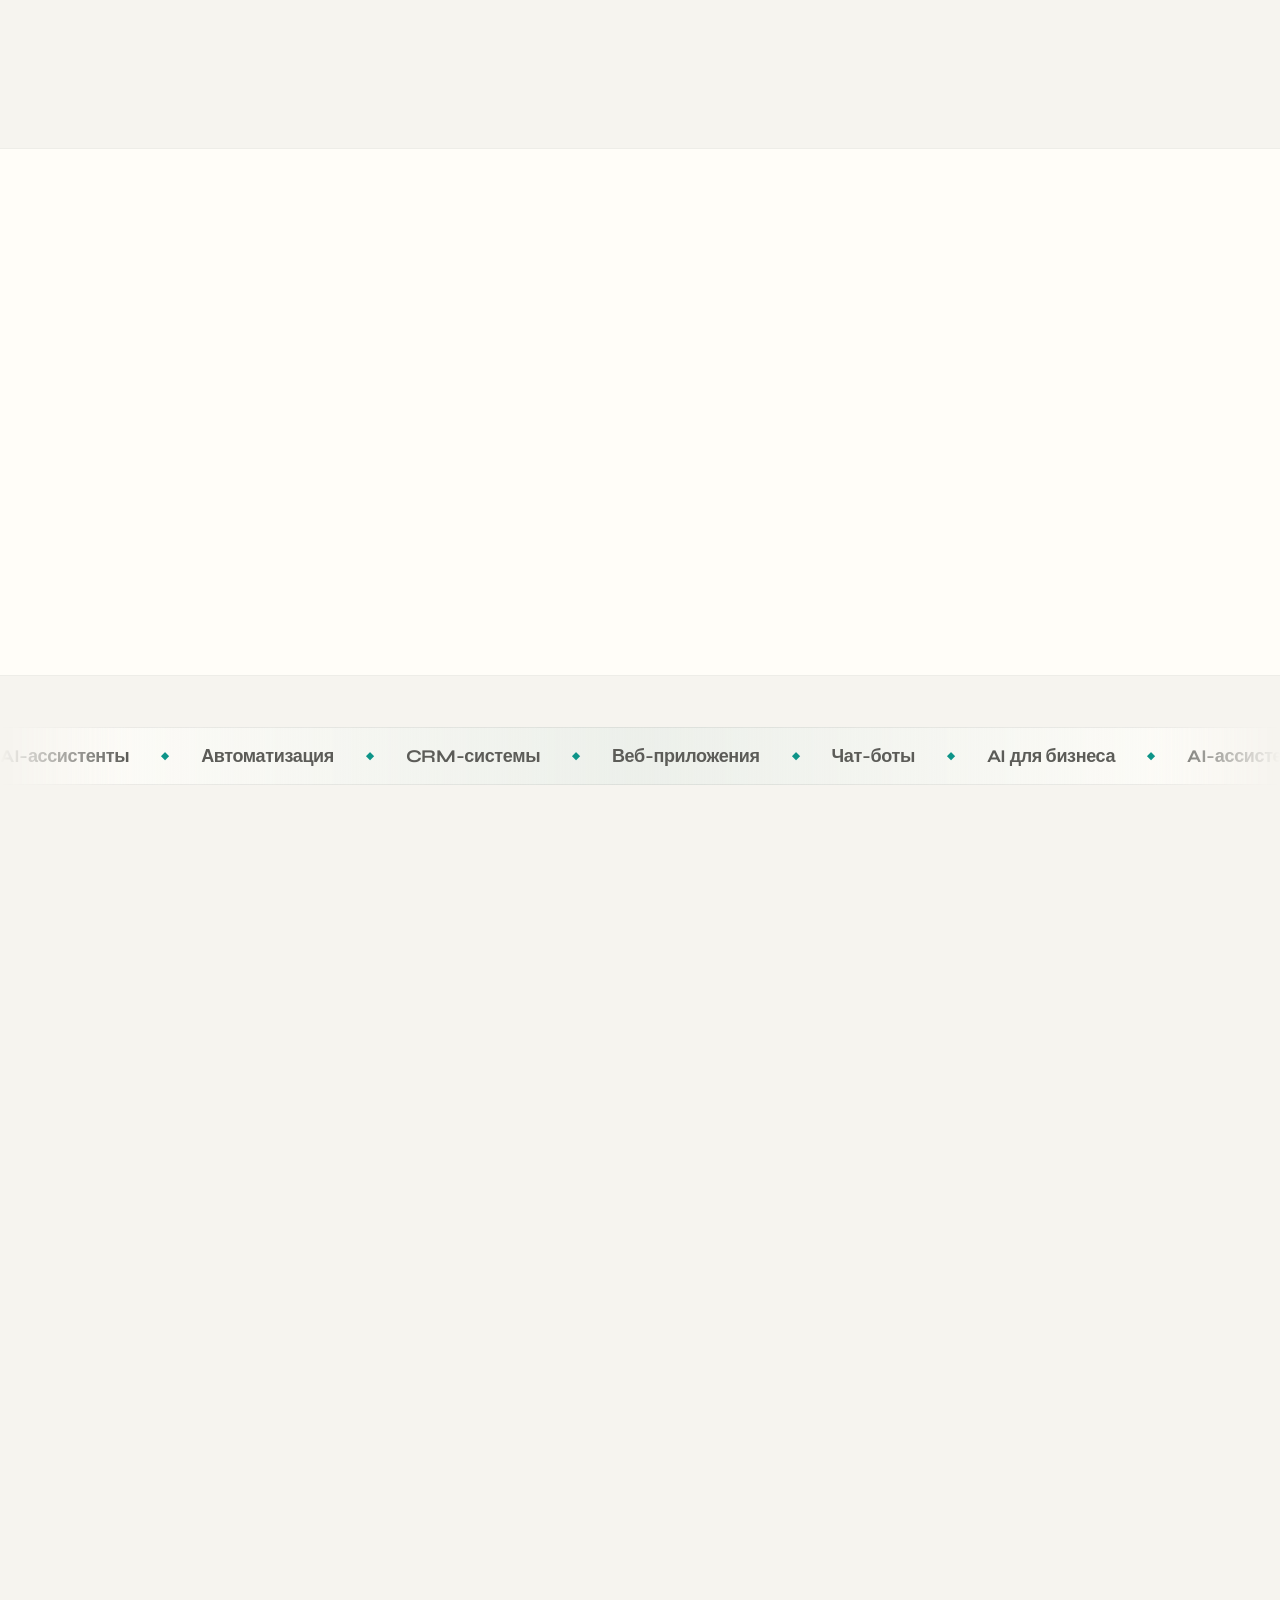
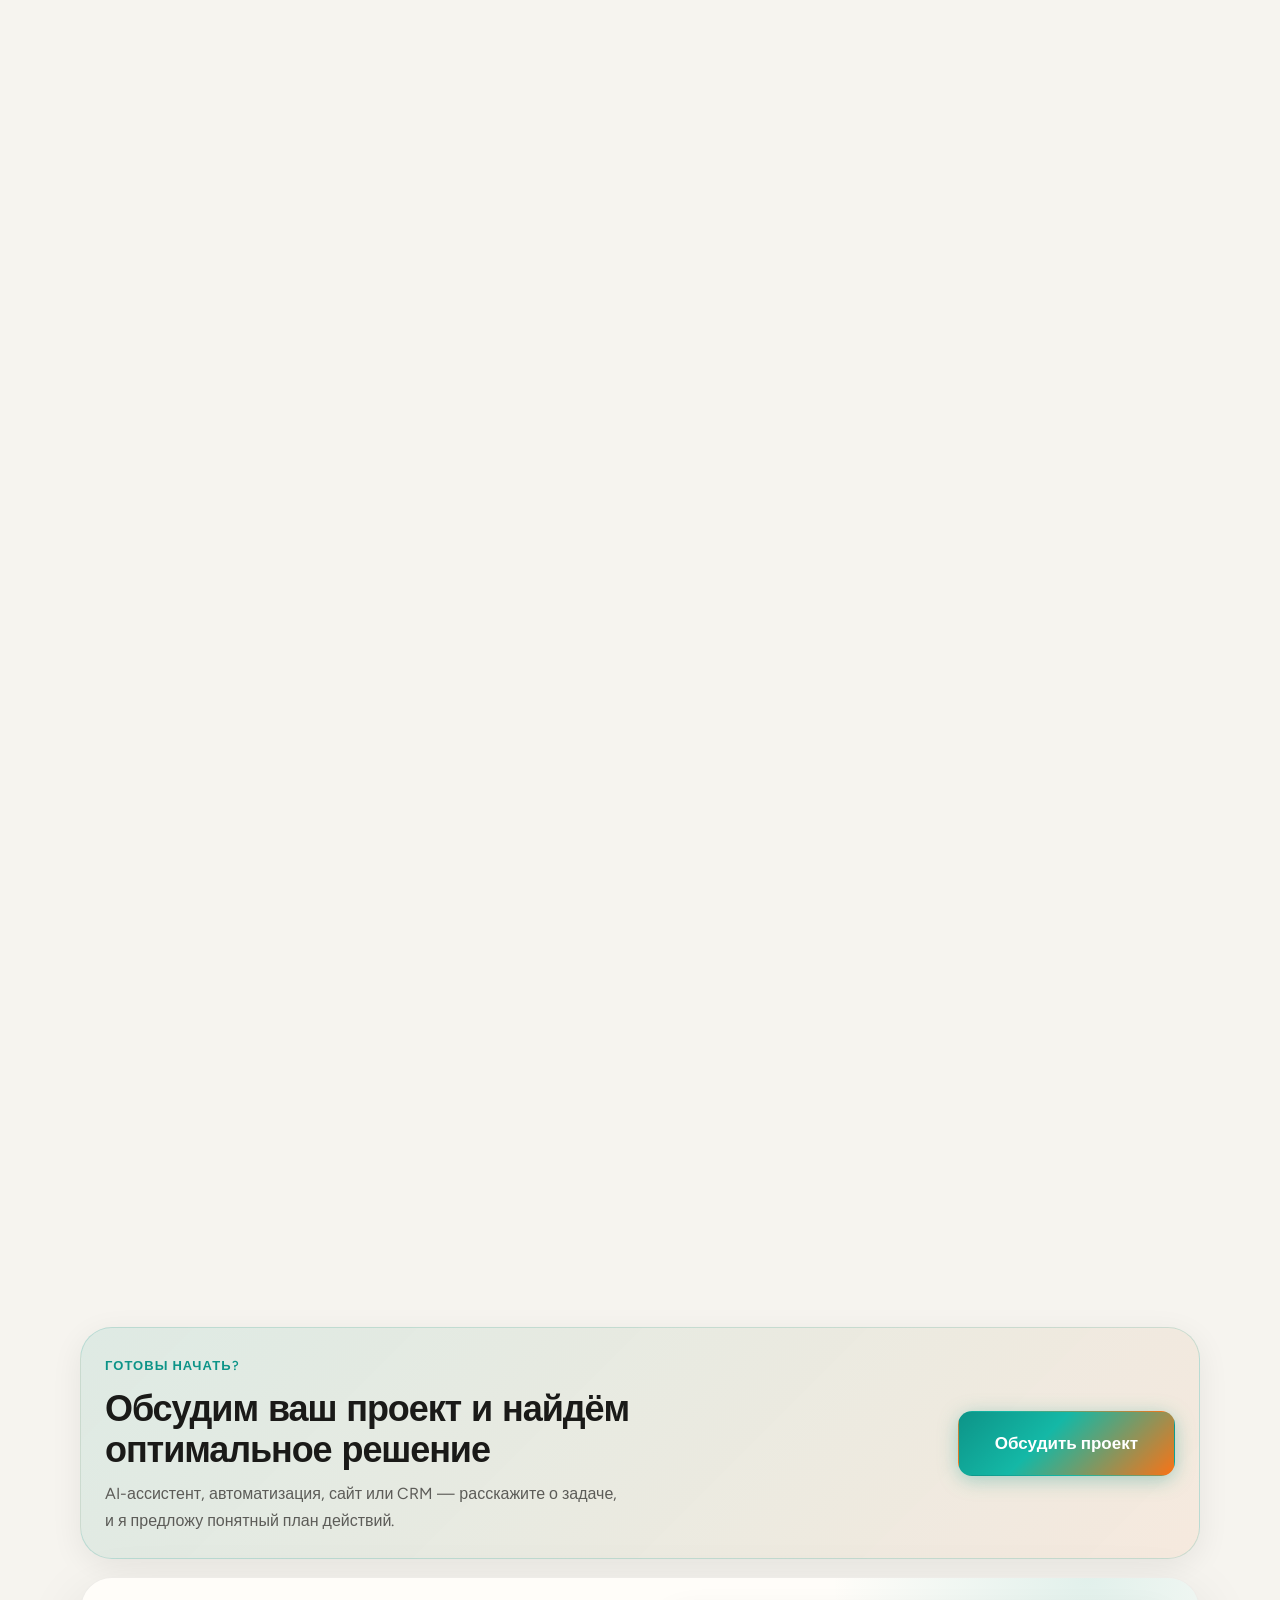
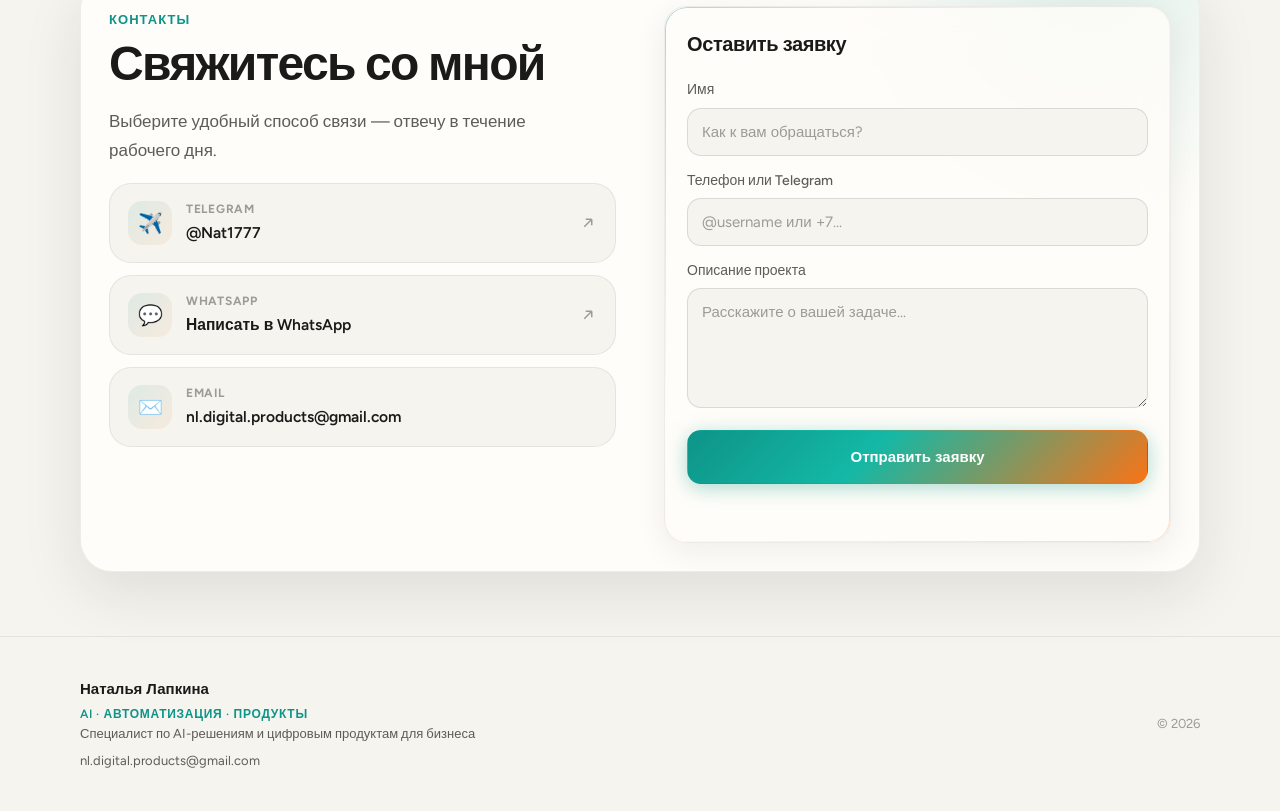
==== commit e7b2f08e: "Update portfolio cases and contact form. Co-authored-by: Cursor <cursoragent@cursor.com>" ====
--- a/index.html
+++ b/index.html
@@ -33,7 +33,7 @@
   <link rel="stylesheet" href="nl-design-system/css/typography.css">
   <link rel="stylesheet" href="nl-design-system/css/layout.css">
   <link rel="stylesheet" href="nl-design-system/css/components.css">
-  <link rel="stylesheet" href="style.css?v=20260923-4">
+  <link rel="stylesheet" href="style.css?v=20260924-1">
 
   <!-- schema.org Person -->
   <script type="application/ld+json">
@@ -274,8 +274,7 @@
       <div class="container">
         <div class="section-header section-header--editorial reveal">
           <div class="section-header__body">
-            <span class="section-label">Кейсы</span>
-            <h2 class="section-title">Реализованные проекты и MVP</h2>
+            <h2 class="section-title">Кейсы</h2>
             <p class="section-desc">AI, автоматизация и цифровые продукты для экспертов и бизнеса</p>
           </div>
         </div>
@@ -342,93 +341,6 @@
               <svg width="20" height="20" viewBox="0 0 24 24" fill="none" stroke="currentColor" stroke-width="2"><path d="M9 18l6-6-6-6"/></svg>
             </button>
           </div>
-        </div>
-      </div>
-    </section>
-    <!-- Featured cases -->
-    <section class="case-section section section--band case-section--agency" id="featured-cases" aria-labelledby="featured-cases-title">
-      <div class="case-section__ambient" aria-hidden="true"></div>
-      <div class="cases-container">
-        <div class="case-header case-header--editorial reveal">
-          <span class="section-label">Избранные продукты</span>
-          <h2 class="section-title" id="featured-cases-title">Кейсы</h2>
-          <p class="section-desc">Проекты, в которых я создаю цифровые продукты, а не просто сайты</p>
-        </div>
-        <div class="case-section__panel reveal">
-        <div class="case-grid case-grid--stagger">
-          <a href="https://natalialapkina.github.io/site-logoped-final/" class="case-card case-card--premium case-card--product reveal nl-card nl-card--interactive nl-card--lg" style="--stagger: 0" target="_blank" rel="noopener noreferrer">
-            <div class="case-card__visual nl-card__media">
-              <span class="case-card__badge">Case Study</span>
-              <div class="case-image case-image--logoped" aria-hidden="true"></div>
-              <div class="case-card__shine" aria-hidden="true"></div>
-            </div>
-            <div class="case-content nl-card__body">
-              <span class="case-card__type">Digital Platform</span>
-              <h3 class="case-card__title nl-card__title">Сайт логопеда</h3>
-              <p class="case-card__desc nl-card__description">Цифровая платформа для частной практики</p>
-              <div class="case-card__footer nl-card__footer">
-                <div class="case-card__tags">
-                  <span>UX/UI</span>
-                  <span>Landing</span>
-                  <span>SEO</span>
-                </div>
-                <span class="case-card__cta nl-card__actions">
-                  <span class="case-card__cta-text">View project</span>
-                  <span class="case-card__arrow" aria-hidden="true">
-                    <svg width="18" height="18" viewBox="0 0 24 24" fill="none" stroke="currentColor" stroke-width="2"><path d="M7 17L17 7M17 7H9M17 7v8"/></svg>
-                  </span>
-                </span>
-              </div>
-            </div>
-          </a>
-          <a href="https://natalialapkina.github.io/AI-Lead-Hunter/" class="case-card case-card--premium case-card--product reveal nl-card nl-card--interactive nl-card--lg" style="--stagger: 1" target="_blank" rel="noopener noreferrer">
-            <div class="case-card__visual nl-card__media">
-              <span class="case-card__badge">Case Study</span>
-              <div class="case-image case-image--ai" aria-hidden="true"></div>
-              <div class="case-card__shine" aria-hidden="true"></div>
-            </div>
-            <div class="case-content nl-card__body">
-              <span class="case-card__type">SaaS · Automation</span>
-              <h3 class="case-card__title nl-card__title">AI Lead Hunter</h3>
-              <p class="case-card__desc nl-card__description">Система автоматизации поиска и работы с лидами</p>
-              <div class="case-card__footer nl-card__footer">
-                <div class="case-card__tags">
-                  <span>AI</span>
-                  <span>Automation</span>
-                  <span>CRM</span>
-                </div>
-                <span class="case-card__cta nl-card__actions">
-                  <span class="case-card__cta-text">View project</span>
-                  <span class="case-card__arrow" aria-hidden="true">
-                    <svg width="18" height="18" viewBox="0 0 24 24" fill="none" stroke="currentColor" stroke-width="2"><path d="M7 17L17 7M17 7H9M17 7v8"/></svg>
-                  </span>
-                </span>
-              </div>
-            </div>
-          </a>
-          <a href="https://t.me/IrinaPhotoStoryBot" class="case-card case-card--premium case-card--product reveal nl-card nl-card--interactive nl-card--lg" style="--stagger: 2" target="_blank" rel="noopener noreferrer" aria-label="Открыть Telegram-бота для фотографа Ирины Шаровой">
-            <div class="case-card__visual nl-card__media">
-              <span class="case-card__badge">Рабочий проект</span>
-              <div class="case-image case-image--mybotika" aria-hidden="true">
-                <div class="case-bot-preview">
-                  <div class="case-bot-preview__top"><span class="case-bot-preview__avatar">✦</span><span><strong>Фотограф Ирина</strong><small>бот · Telegram</small></span><span class="case-bot-preview__dots">•••</span></div>
-                  <div class="case-bot-preview__message">Здравствуйте! Помогу выбрать фотосессию и оставить заявку.</div>
-                  <div class="case-bot-preview__options"><span>Виды съёмок</span><span>Оставить заявку</span></div>
-                </div>
-              </div>
-              <div class="case-card__shine" aria-hidden="true"></div>
-            </div>
-            <div class="case-content nl-card__body">
-              <span class="case-card__type">Telegram · MyBotika</span>
-              <h3 class="case-card__title nl-card__title">Бот для фотографа</h3>
-              <p class="case-card__desc nl-card__description">Помогает клиентам узнать об услугах Ирины Шаровой и отправить запрос на фотосессию.</p>
-              <div class="case-card__footer nl-card__footer">
-                <div class="case-card__tags"><span>Telegram</span><span>Сценарии</span><span>Заявки</span></div>
-                <span class="case-card__cta nl-card__actions"><span class="case-card__cta-text">Открыть бота</span><span class="case-card__arrow" aria-hidden="true">↗</span></span>
-              </div>
-            </div>
-          </a>
-        </div>
         </div>
       </div>
     </section>
@@ -491,7 +403,7 @@
         <span class="footer__name">Наталья Лапкина</span>
         <span class="footer__tagline">AI · Автоматизация · Продукты</span>
         <span class="footer__role">Специалист по AI-решениям и цифровым продуктам для бизнеса</span>
-        <a href="mailto:nl.digital.products@gmail.com?subject=Project%20Inquiry" class="footer__email">nl.digital.products@gmail.com</a>
+        <span class="footer__email" style="user-select: all; cursor: text;">nl.digital.products@gmail.com</span>
       </div>
       <p class="footer__copy">&copy; 2026</p>
     </div>
--- a/style.css
+++ b/style.css
@@ -81,6 +81,10 @@
   -moz-osx-font-smoothing: grayscale;
 }
 
+section[id] {
+  scroll-margin-top: calc(var(--header-height) + 16px);
+}
+
 body {
   font-family: var(--font);
   font-size: 16px;
@@ -271,8 +275,7 @@
   z-index: -1;
 }
 
-.section--band > .container,
-.section--band > .cases-container { position: relative; }
+.section--band > .container { position: relative; }
 
 /* Buttons */
 .btn {
@@ -1284,6 +1287,11 @@
   display: grid;
   grid-template-columns: repeat(2, 1fr);
   gap: clamp(20px, 3vw, 32px);
+  align-items: start;
+}
+
+@media (min-width: 1180px) {
+  .portfolio__grid { grid-template-columns: repeat(3, minmax(0, 1fr)); }
 }
 
 .portfolio__grid .case-study--premium.reveal {
@@ -1359,17 +1367,18 @@
 .case-study--card .case-study__content {
   position: relative;
   z-index: 2;
-  padding: 24px;
+  padding: 18px 20px 16px;
   display: flex;
   flex-direction: column;
-  flex: 1;
+  flex: 0 1 auto;
+  gap: 0;
 }
 
 .case-study__type {
   display: inline-flex;
   align-self: flex-start;
   padding: 5px 12px;
-  margin-bottom: 14px;
+  margin-bottom: 10px;
   font-size: 0.6875rem;
   font-weight: 700;
   letter-spacing: 0.1em;
@@ -1405,7 +1414,7 @@
   color: var(--text-secondary);
   line-height: 1.8;
   letter-spacing: -0.01em;
-  margin: 0 0 14px;
+  margin: 0 0 10px;
   max-width: 46ch;
 }
 
@@ -1526,6 +1535,27 @@
   border: 1px solid var(--border);
   border-radius: 100px;
   color: var(--accent-1);
+}
+
+.case-study--card .case-study__status {
+  position: static;
+  top: auto;
+  right: auto;
+  z-index: auto;
+  align-self: flex-start;
+  margin: 0 0 10px;
+  padding: 5px 12px;
+  backdrop-filter: none;
+  -webkit-backdrop-filter: none;
+  background: rgba(13, 148, 136, 0.08);
+}
+
+.case-study--card .case-study__status--mvp {
+  background: rgba(217, 119, 6, 0.1);
+}
+
+.case-study--card .case-study__status--wip {
+  background: rgba(124, 58, 237, 0.1);
 }
 
 .case-preview {
@@ -2303,7 +2333,7 @@
   font-weight: 800;
   letter-spacing: -0.035em;
   line-height: 1.15;
-  margin-bottom: 14px;
+  margin-bottom: 8px;
 }
 
 .case-study__footer {
@@ -2311,9 +2341,9 @@
   flex-wrap: wrap;
   align-items: center;
   justify-content: space-between;
-  gap: 16px;
-  margin-top: auto;
-  padding-top: 8px;
+  gap: 12px;
+  margin-top: 4px;
+  padding-top: 4px;
 }
 
 .case-study__footer .case-study__cta {
@@ -2638,243 +2668,7 @@
   background: var(--gradient);
 }
 
-/* Featured case section вЂ” agency product showcase */
-.case-section--agency {
-  position: relative;
-  overflow: hidden;
-}
-
-.case-section__ambient {
-  position: absolute;
-  top: 20%;
-  left: 50%;
-  width: min(1000px, 120%);
-  height: 60%;
-  transform: translateX(-50%);
-  background: radial-gradient(ellipse 60% 50% at 50% 50%, rgba(13, 148, 136, 0.08) 0%, transparent 70%);
-  pointer-events: none;
-  z-index: 0;
-}
-
-.case-section--agency .cases-container {
-  position: relative;
-  z-index: 1;
-}
-
-.case-section__panel {
-  padding: clamp(12px, 2vw, 22px);
-  background: var(--agency-glass);
-  backdrop-filter: blur(28px);
-  -webkit-backdrop-filter: blur(28px);
-  border: 1px solid var(--border);
-  border-radius: var(--radius-xl);
-  box-shadow: var(--shadow-md);
-}
-
-[data-theme="dark"] .case-section__panel {
-  background: rgba(20, 20, 18, 0.65);
-}
-
-.cases-container {
-  width: 100%;
-  max-width: var(--container);
-  margin: 0 auto;
-  padding: 0 clamp(20px, 5vw, 40px);
-}
-
-.case-header--editorial {
-  display: flex;
-  flex-direction: column;
-  align-items: center;
-  text-align: center;
-  margin-bottom: clamp(20px, 2.5vw, 32px);
-  max-width: 640px;
-  margin-left: auto;
-  margin-right: auto;
-}
-
-.case-header--editorial .section-label {
-  margin-bottom: 10px;
-}
-
-.case-header--editorial .section-title {
-  margin-bottom: 4px;
-}
-
-.case-header--editorial .section-desc {
-  margin-top: 12px;
-  margin-left: auto;
-  margin-right: auto;
-  line-height: 1.8;
-}
-
-.case-grid {
-  display: grid;
-  grid-template-columns: repeat(2, 1fr);
-  gap: clamp(20px, 3vw, 32px);
-}
-
-@media (min-width: 1180px) {
-  .case-grid { grid-template-columns: repeat(3, minmax(0, 1fr)); }
-  .portfolio__grid { grid-template-columns: repeat(3, minmax(0, 1fr)); }
-}
-
-.case-grid--stagger .case-card.reveal {
-  transition-delay: calc(var(--stagger, 0) * 0.14s);
-}
-
-.case-card {
-  display: flex;
-  flex-direction: column;
-  text-decoration: none;
-  color: inherit;
-}
-
-.case-card--product {
-  isolation: isolate;
-}
-
-.case-card--product::after {
-  content: '';
-  position: absolute;
-  inset: -1px;
-  border-radius: inherit;
-  padding: 1px;
-  background: linear-gradient(135deg, rgba(13, 148, 136, 0.35), transparent 45%, rgba(249, 115, 22, 0.2));
-  -webkit-mask: linear-gradient(#fff 0 0) content-box, linear-gradient(#fff 0 0);
-  mask: linear-gradient(#fff 0 0) content-box, linear-gradient(#fff 0 0);
-  -webkit-mask-composite: xor;
-  mask-composite: exclude;
-  opacity: 0;
-  pointer-events: none;
-  z-index: 3;
-  transition: opacity var(--motion-base) var(--ease-studio);
-}
-
-.case-card--product:hover::after {
-  opacity: 1;
-}
-
-.case-card__badge {
-  position: absolute;
-  top: 16px;
-  left: 16px;
-  z-index: 3;
-  padding: 6px 12px;
-  font-size: 0.625rem;
-  font-weight: 700;
-  letter-spacing: 0.12em;
-  text-transform: uppercase;
-  color: var(--text);
-  background: var(--bg-glass);
-  backdrop-filter: blur(16px);
-  -webkit-backdrop-filter: blur(16px);
-  border: 1px solid var(--border);
-  border-radius: 100px;
-}
-
-.case-card--premium {
-  position: relative;
-  background: var(--bg-glass);
-  backdrop-filter: blur(22px);
-  -webkit-backdrop-filter: blur(22px);
-  border: 1px solid var(--border);
-  border-radius: var(--radius-xl);
-  overflow: hidden;
-  transition:
-    transform 0.45s var(--ease-studio),
-    box-shadow 0.45s var(--ease-studio),
-    border-color 0.45s var(--ease-studio);
-  transform: translateZ(0);
-}
-
-.case-card--premium::before {
-  content: '';
-  position: absolute;
-  inset: 0;
-  border-radius: inherit;
-  opacity: 0;
-  background: radial-gradient(ellipse 90% 70% at 50% 0%, rgba(13, 148, 136, 0.12), transparent 65%);
-  pointer-events: none;
-  z-index: 1;
-  transition: opacity 0.45s var(--ease-studio);
-}
-
-.case-card--premium:hover {
-  border-color: rgba(13, 148, 136, 0.35);
-  box-shadow: var(--shadow-agency-hover), var(--shadow-premium);
-  transform: translateY(-12px) scale(1.035);
-}
-
-.case-card--premium:hover::before {
-  opacity: 1;
-}
-
-.case-card__visual {
-  position: relative;
-  overflow: hidden;
-}
-
-.case-card__shine {
-  position: absolute;
-  inset: 0;
-  background: linear-gradient(105deg, transparent 40%, rgba(255, 255, 255, 0.14) 50%, transparent 60%);
-  transform: translateX(-120%);
-  transition: transform 0.75s var(--ease-studio);
-  pointer-events: none;
-  z-index: 2;
-}
-
-.case-card--premium:hover .case-card__shine {
-  transform: translateX(120%);
-}
-
-.case-card--premium:hover .case-image {
-  transform: scale(1.04);
-}
-
-.case-image {
-  position: relative;
-  aspect-ratio: 16 / 10;
-  min-height: 160px;
-  background-position: center;
-  background-size: cover;
-  transition: transform 0.6s var(--ease-studio);
-}
-
-.case-image--logoped {
-  background:
-    linear-gradient(145deg, rgba(13, 148, 136, 0.22) 0%, transparent 55%),
-    linear-gradient(180deg, #f0fdfa 0%, #ecfeff 100%);
-}
-
-.case-image--logoped::after {
-  content: '';
-  position: absolute;
-  inset: 0;
-  background-image:
-    linear-gradient(var(--border) 1px, transparent 1px),
-    linear-gradient(90deg, var(--border) 1px, transparent 1px);
-  background-size: 32px 32px;
-  opacity: 0.35;
-  mask-image: linear-gradient(to bottom, black 30%, transparent 100%);
-  -webkit-mask-image: linear-gradient(to bottom, black 30%, transparent 100%);
-}
-
-.case-image--ai {
-  background:
-    linear-gradient(145deg, rgba(79, 70, 229, 0.18) 0%, rgba(13, 148, 136, 0.12) 55%, transparent 100%),
-    linear-gradient(180deg, #f8fafc 0%, #eef2ff 100%);
-}
-
-.case-image--mybotika {
-  display: flex;
-  align-items: center;
-  justify-content: center;
-  padding: 20px;
-  background: radial-gradient(circle at 80% 15%, #bcf5e9, transparent 45%), linear-gradient(140deg, #dceff2, #dfe7fb);
-}
-
+/* Photobot cover preview (portfolio grid) */
 .case-bot-preview {
   width: min(100%, 290px);
   padding: 12px;
@@ -2894,8 +2688,6 @@
 .case-bot-preview__options { display: flex; gap: 6px; margin-top: 10px; }
 .case-bot-preview__options span { flex: 1; padding: 6px 3px; border: 1px solid #cde9e9; border-radius: 8px; color: #137c7b; background: #f0fbfa; text-align: center; font-size: 9px; font-weight: 700; }
 
-[data-theme="dark"] .case-image--mybotika { background: linear-gradient(140deg, #193e48, #1d2740); }
-
 @media (max-width: 600px) {
   .case-bot-preview { width: min(100%, 250px); }
 }
@@ -2918,143 +2710,6 @@
 
 [data-theme="dark"] .case-cover__photobot {
   background: linear-gradient(140deg, #193e48, #1d2740);
-}
-
-[data-theme="dark"] .case-image--logoped {
-  background:
-    linear-gradient(145deg, rgba(13, 148, 136, 0.28) 0%, transparent 60%),
-    linear-gradient(180deg, #141412 0%, #0f1a19 100%);
-}
-
-[data-theme="dark"] .case-image--ai {
-  background:
-    linear-gradient(145deg, rgba(79, 70, 229, 0.22) 0%, rgba(13, 148, 136, 0.14) 55%, transparent 100%),
-    linear-gradient(180deg, #141412 0%, #12141f 100%);
-}
-
-.case-content {
-  position: relative;
-  z-index: 2;
-  padding: var(--space-card);
-  display: flex;
-  flex-direction: column;
-  flex: 1;
-}
-
-.case-card__type {
-  display: inline-flex;
-  align-self: flex-start;
-  padding: 5px 12px;
-  margin-bottom: 10px;
-  font-size: 0.6875rem;
-  font-weight: 700;
-  letter-spacing: 0.1em;
-  text-transform: uppercase;
-  color: var(--accent-1);
-  background: rgba(13, 148, 136, 0.08);
-  border: 1px solid rgba(13, 148, 136, 0.16);
-  border-radius: 100px;
-}
-
-[data-theme="dark"] .case-card__type {
-  background: rgba(13, 148, 136, 0.12);
-  border-color: rgba(13, 148, 136, 0.22);
-}
-
-.case-card__title {
-  font-family: var(--font-display);
-  font-size: clamp(1.35rem, 2.5vw, 1.625rem);
-  font-weight: 800;
-  letter-spacing: -0.035em;
-  line-height: 1.15;
-  margin-bottom: 12px;
-  color: var(--text);
-}
-
-.case-card__desc {
-  font-size: 1rem;
-  color: var(--text-secondary);
-  line-height: 1.8;
-  letter-spacing: -0.01em;
-  margin-bottom: 24px;
-  max-width: 42ch;
-}
-
-.case-card__footer {
-  display: flex;
-  align-items: center;
-  justify-content: space-between;
-  gap: 16px;
-  margin-top: auto;
-  padding-top: 4px;
-}
-
-.case-card__tags {
-  display: flex;
-  flex-wrap: wrap;
-  gap: 8px;
-}
-
-.case-card__tags span {
-  padding: 6px 14px;
-  font-size: 0.75rem;
-  font-weight: 600;
-  letter-spacing: 0.02em;
-  color: var(--text-secondary);
-  background: var(--bg);
-  border: 1px solid var(--border);
-  border-radius: 100px;
-  transition: border-color 0.3s var(--ease-studio), color 0.3s var(--ease-studio);
-}
-
-.case-card--premium:hover .case-card__tags span {
-  border-color: rgba(13, 148, 136, 0.2);
-}
-
-.case-card__cta {
-  display: inline-flex;
-  align-items: center;
-  gap: 10px;
-  flex-shrink: 0;
-}
-
-.case-card__cta-text {
-  font-size: 0.8125rem;
-  font-weight: 600;
-  letter-spacing: 0.02em;
-  color: var(--text-muted);
-  transition: color var(--motion-fast) var(--ease-studio);
-}
-
-.case-card--premium:hover .case-card__cta-text {
-  color: var(--accent-1);
-}
-
-.case-card__arrow {
-  display: flex;
-  align-items: center;
-  justify-content: center;
-  width: 40px;
-  height: 40px;
-  flex-shrink: 0;
-  border-radius: 50%;
-  border: 1px solid var(--border);
-  color: var(--text-secondary);
-  background: var(--bg);
-  transition:
-    transform 0.35s var(--ease-studio),
-    border-color 0.35s var(--ease-studio),
-    color 0.35s var(--ease-studio),
-    background 0.35s var(--ease-studio),
-    box-shadow 0.35s var(--ease-studio);
-}
-
-.case-card--premium:hover .case-card__arrow {
-  transform: translate(2px, -2px);
-  border-color: var(--accent-1);
-  color: var(--accent-1);
-  background: rgba(13, 148, 136, 0.06);
-  box-shadow: 0 4px 16px rgba(13, 148, 136, 0.2);
 }
 
 /* Contact */
@@ -3420,7 +3075,6 @@
   .service-card:nth-child(5) { grid-column: span 1; }
   .service-card--featured { grid-column: span 2; }
   .portfolio__grid { grid-template-columns: 1fr; }
-  .case-grid { grid-template-columns: 1fr; }
   .why__grid { grid-template-columns: repeat(2, 1fr); }
   .contact__banner { flex-direction: column; align-items: flex-start; }
   .trust__grid { grid-template-columns: repeat(2, 1fr); }
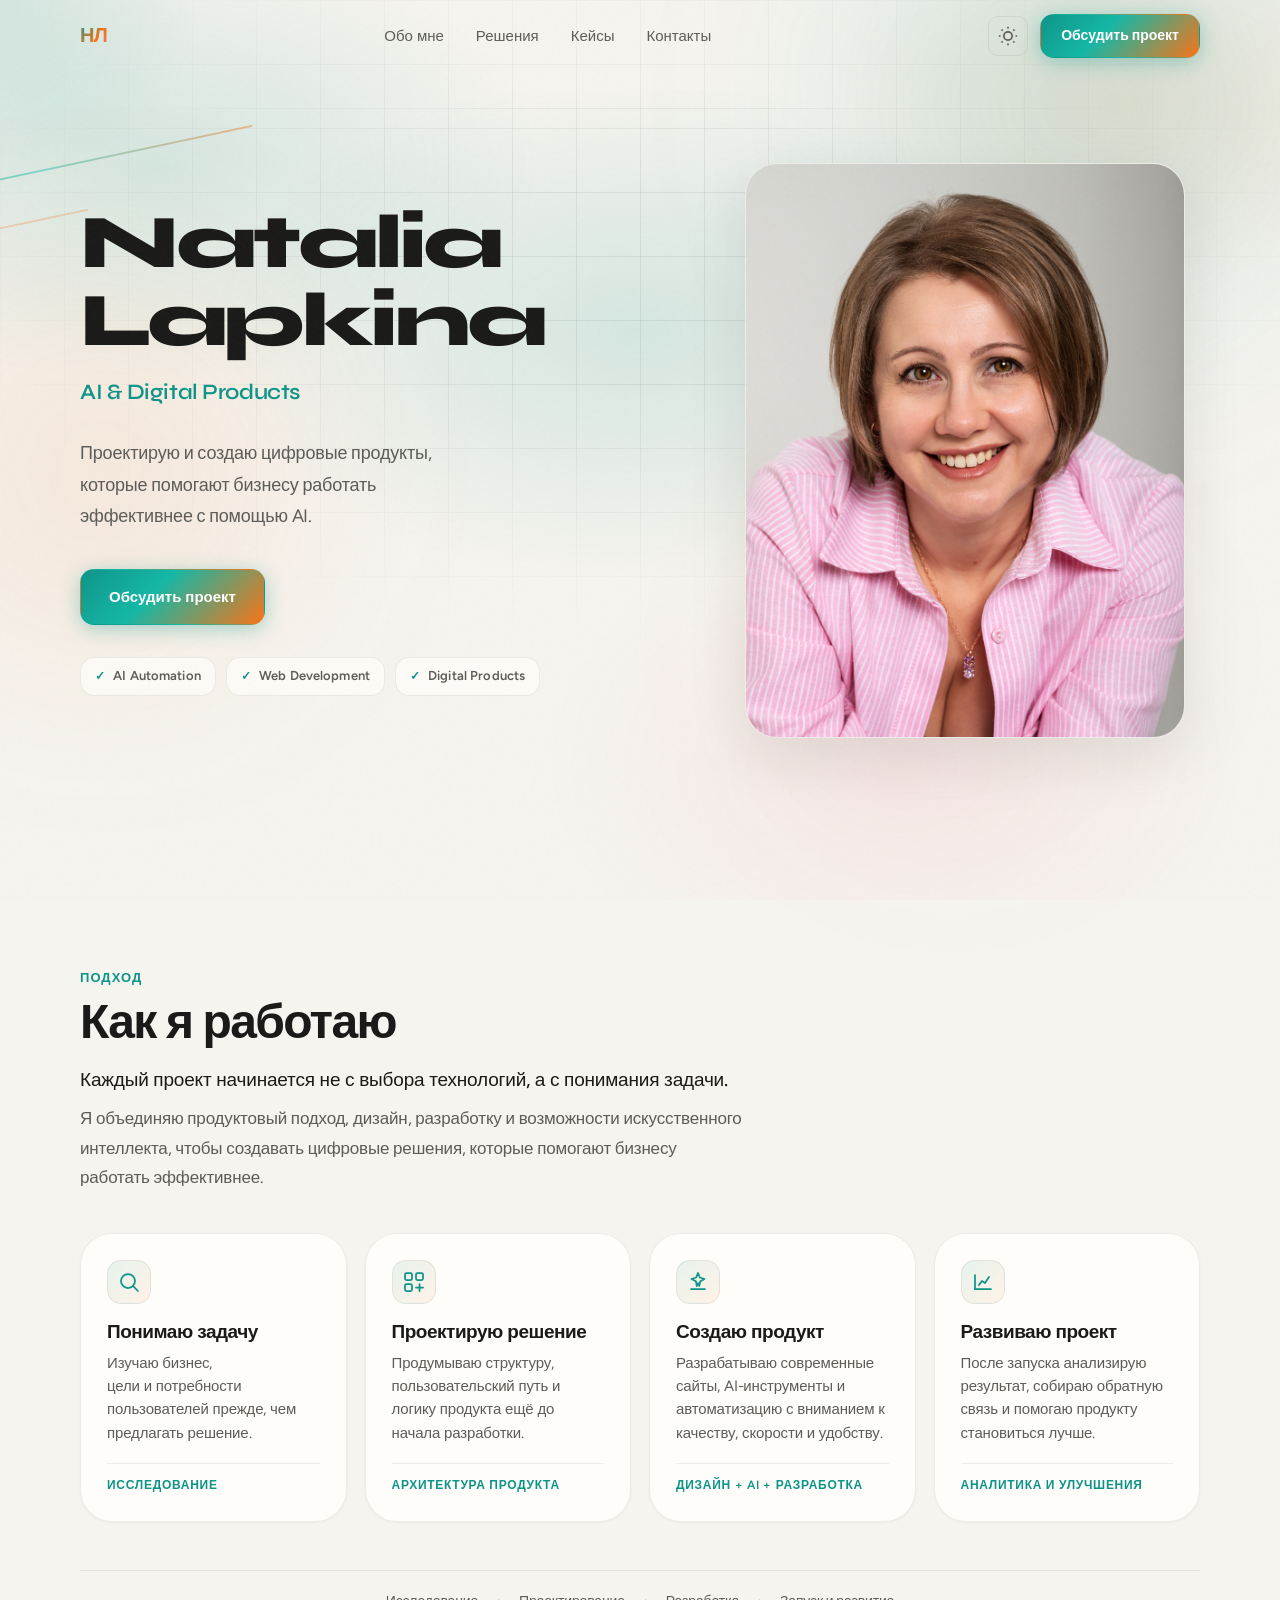
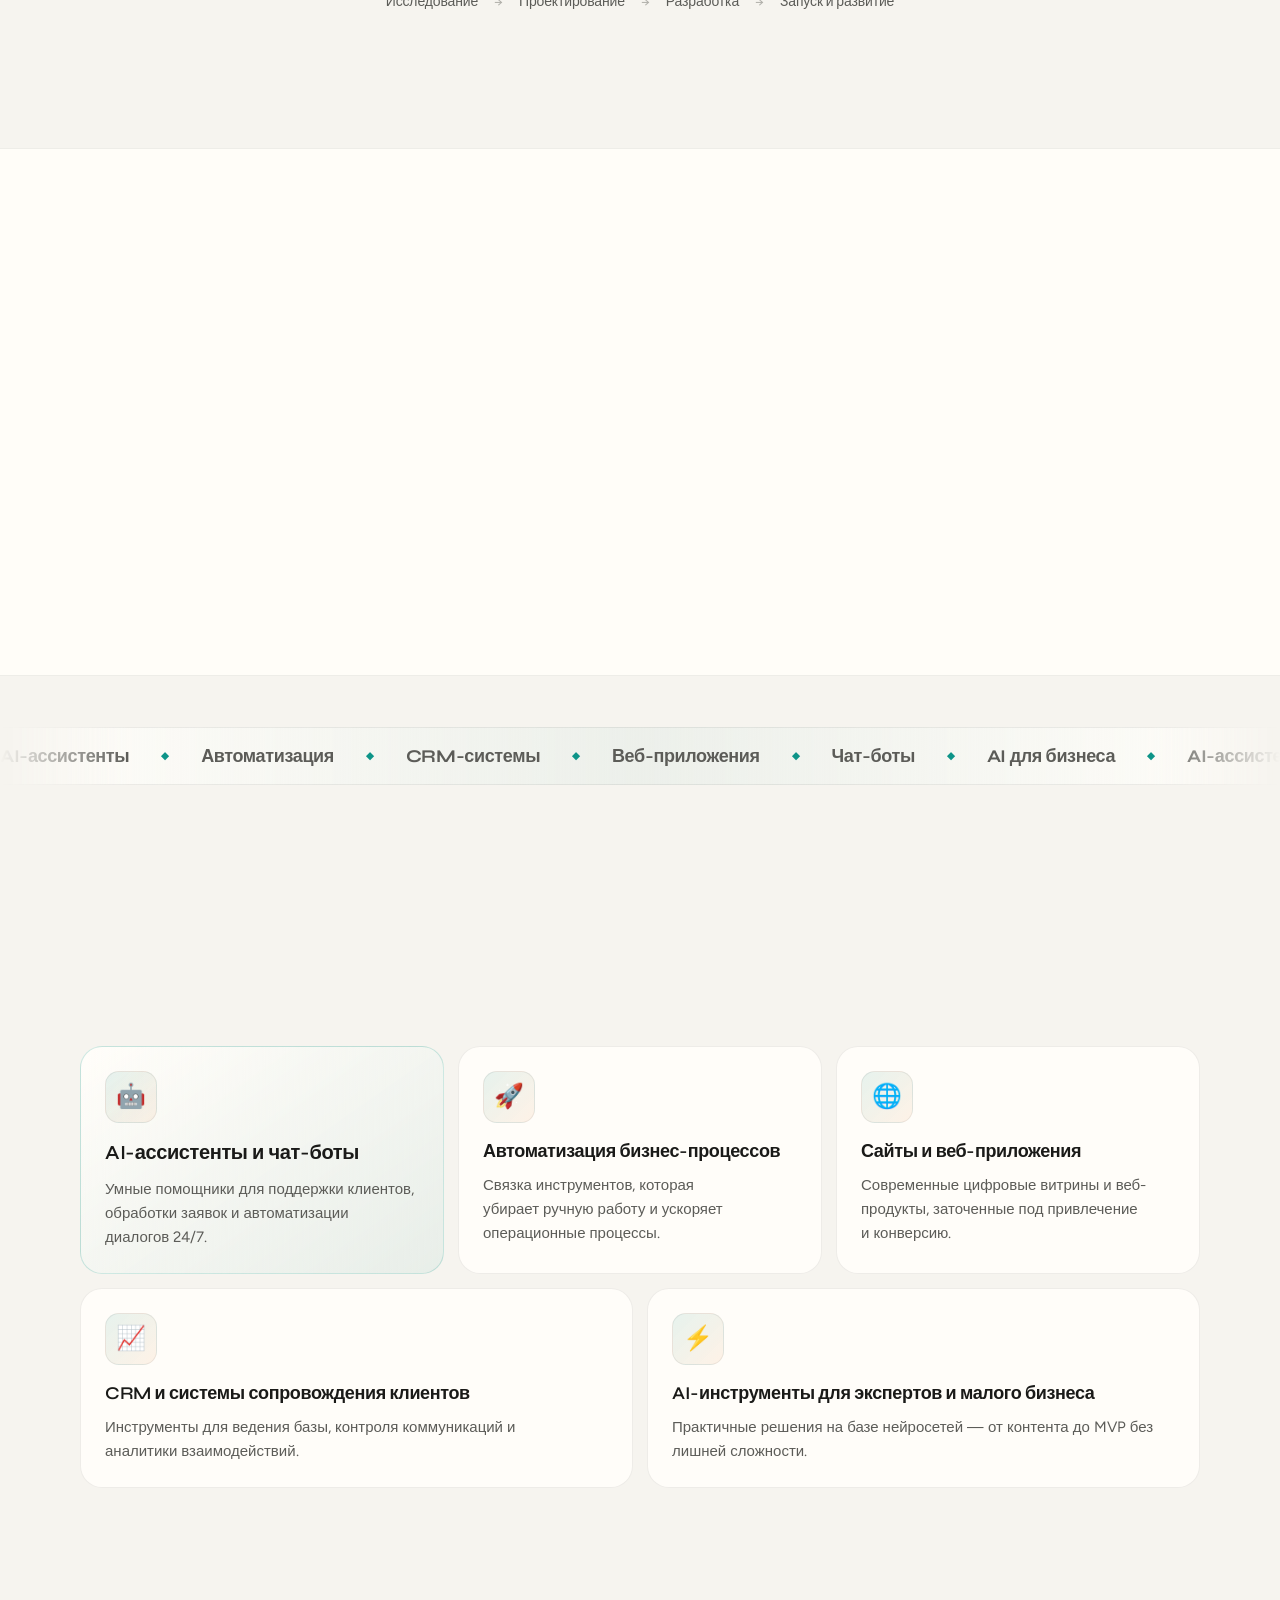
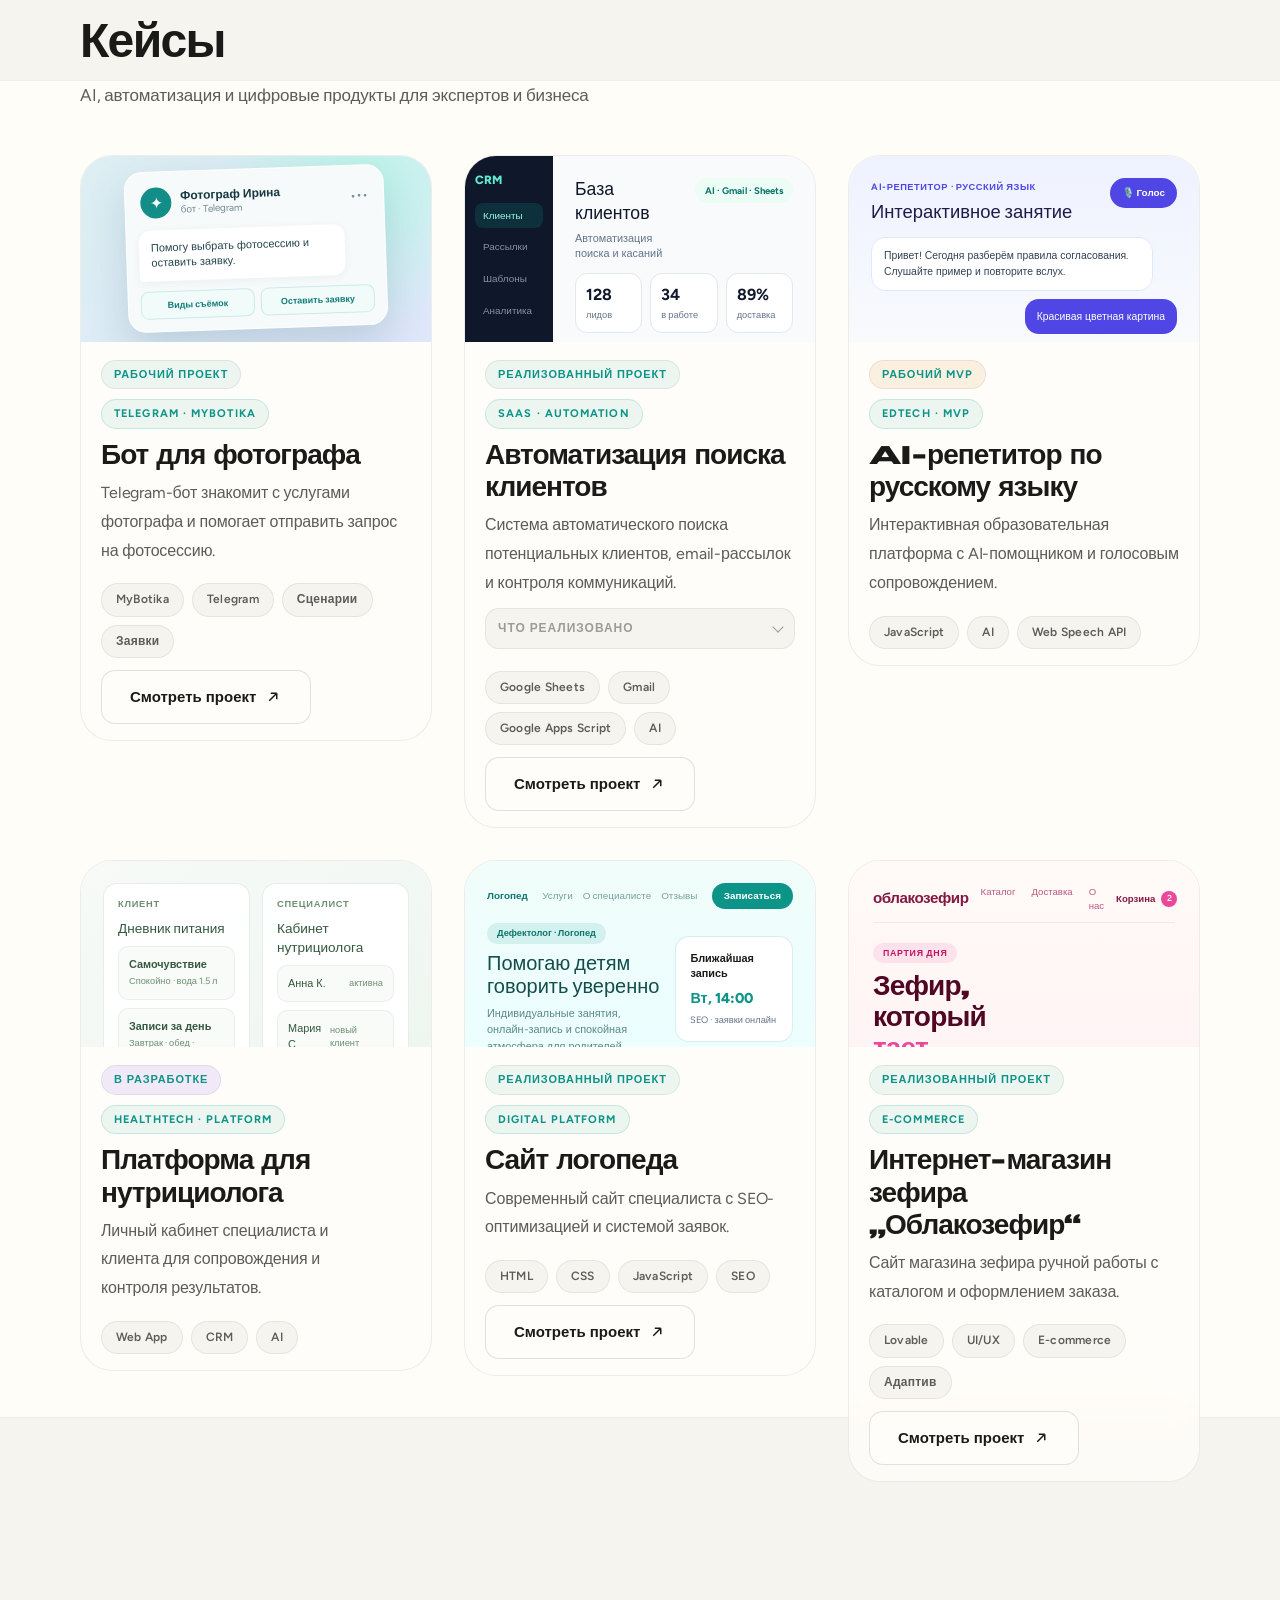
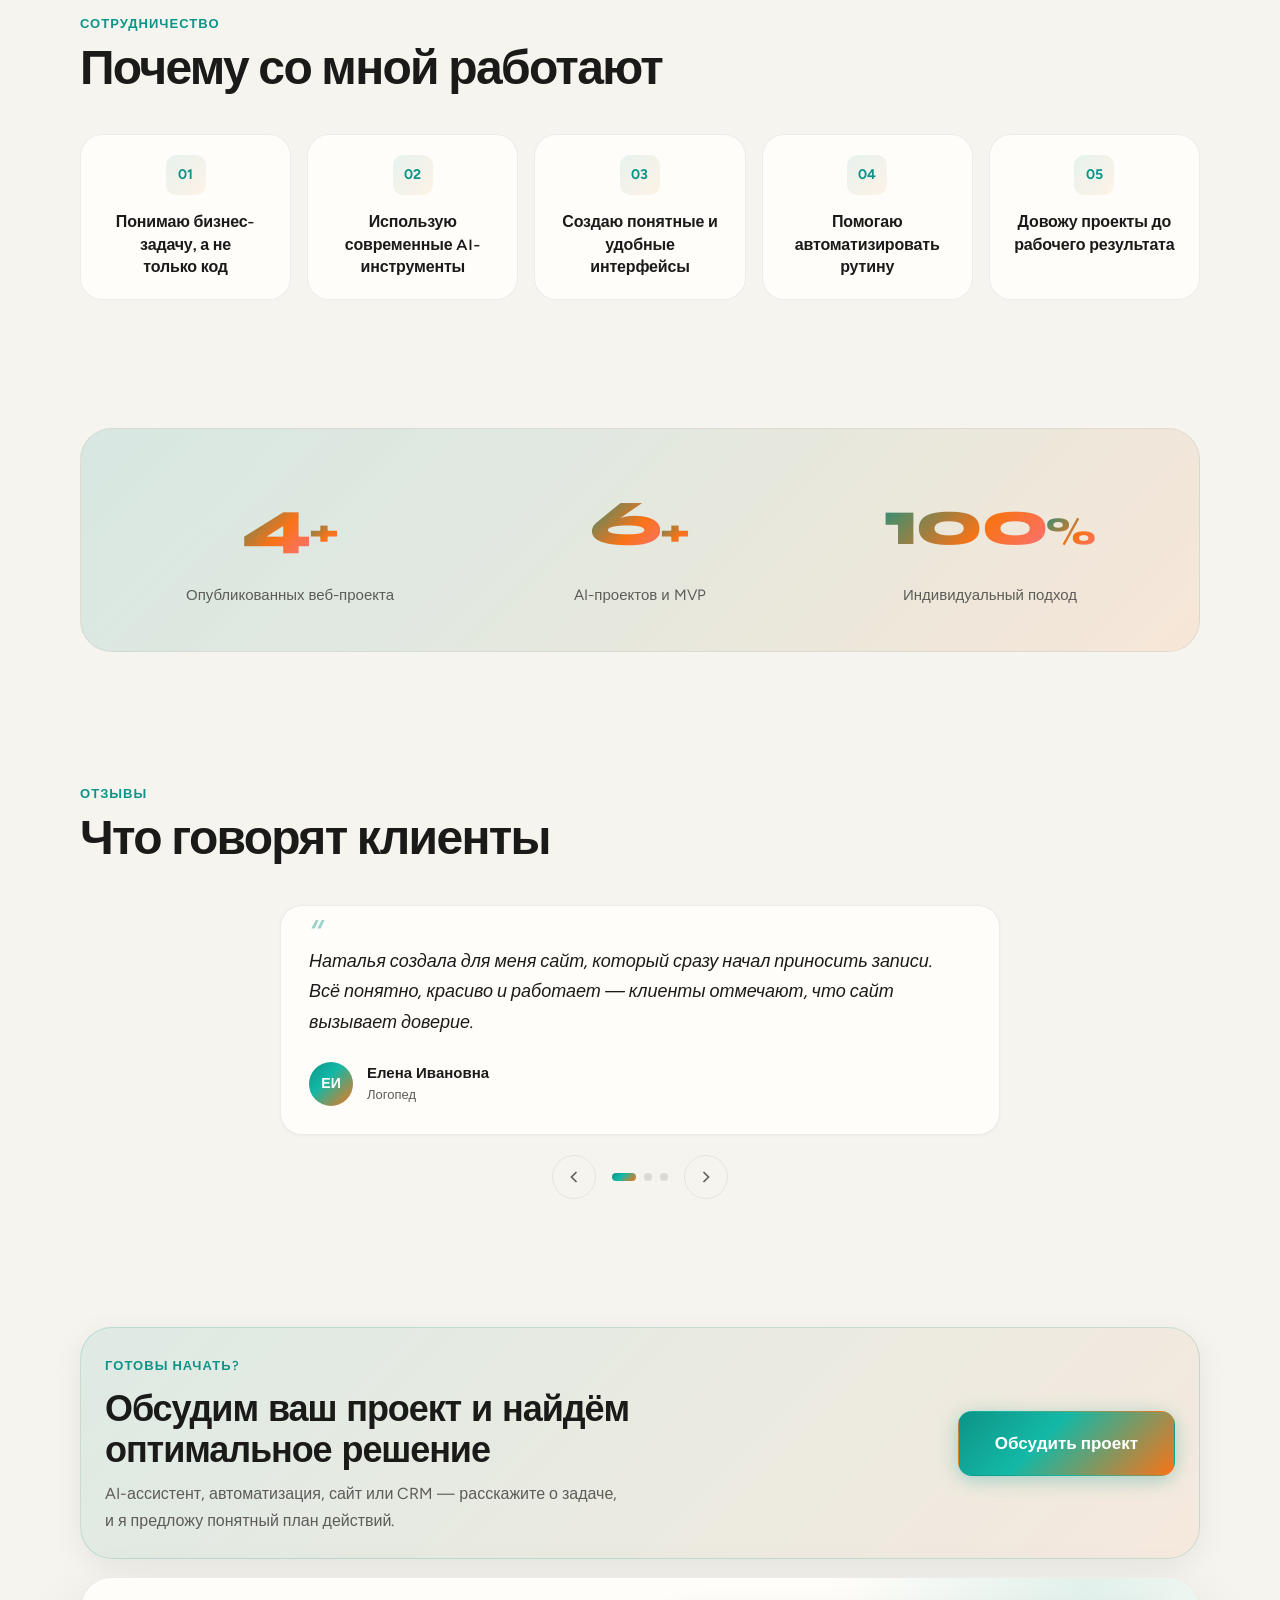
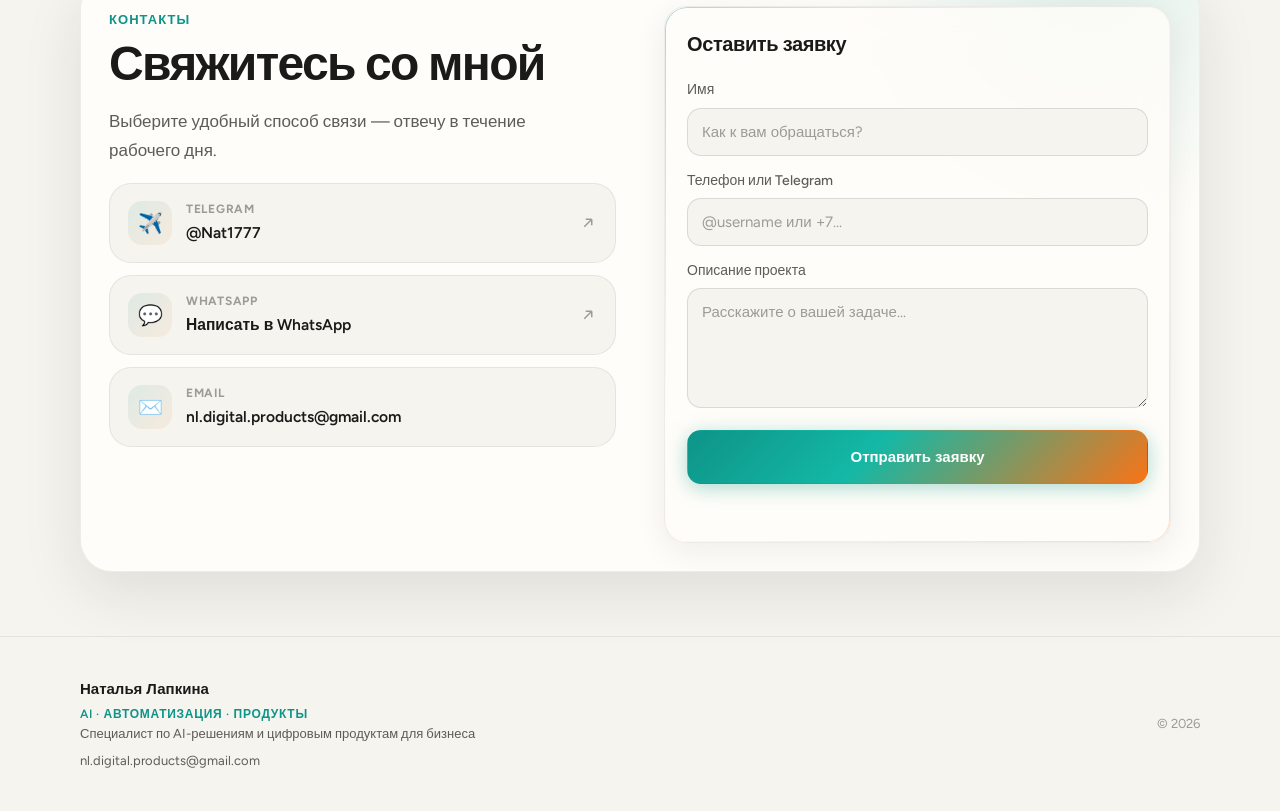
==== commit 4bdc7d7f: "Fix why cards text in dark theme Co-authored-by: Cursor <cursoragent@cursor.com>" ====
--- a/index.html
+++ b/index.html
@@ -33,7 +33,7 @@
   <link rel="stylesheet" href="nl-design-system/css/typography.css">
   <link rel="stylesheet" href="nl-design-system/css/layout.css">
   <link rel="stylesheet" href="nl-design-system/css/components.css">
-  <link rel="stylesheet" href="style.css?v=20260924-1">
+  <link rel="stylesheet" href="style.css?v=20260924-2">
 
   <!-- schema.org Person -->
   <script type="application/ld+json">
--- a/style.css
+++ b/style.css
@@ -2484,6 +2484,7 @@
   font-weight: 600;
   letter-spacing: -0.01em;
   line-height: 1.4;
+  color: var(--text);
 }
 
 /* Stats */
